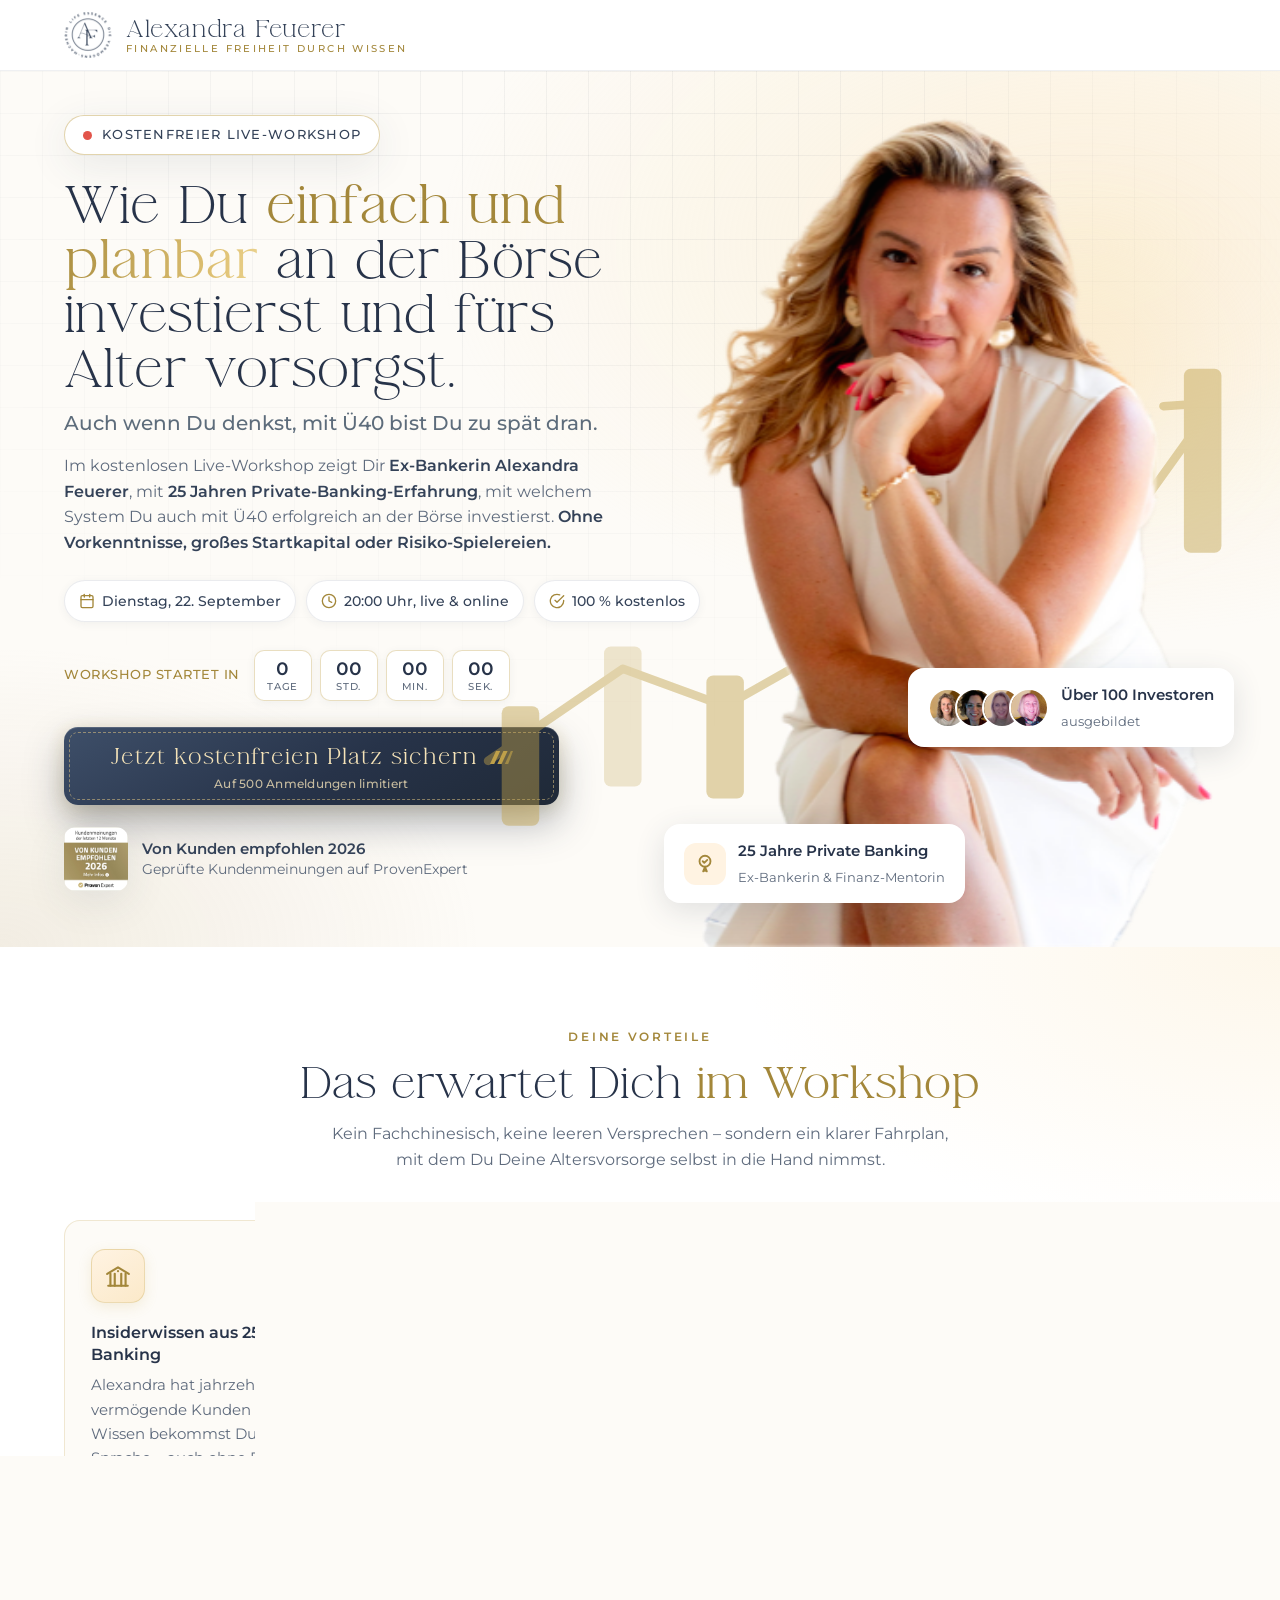
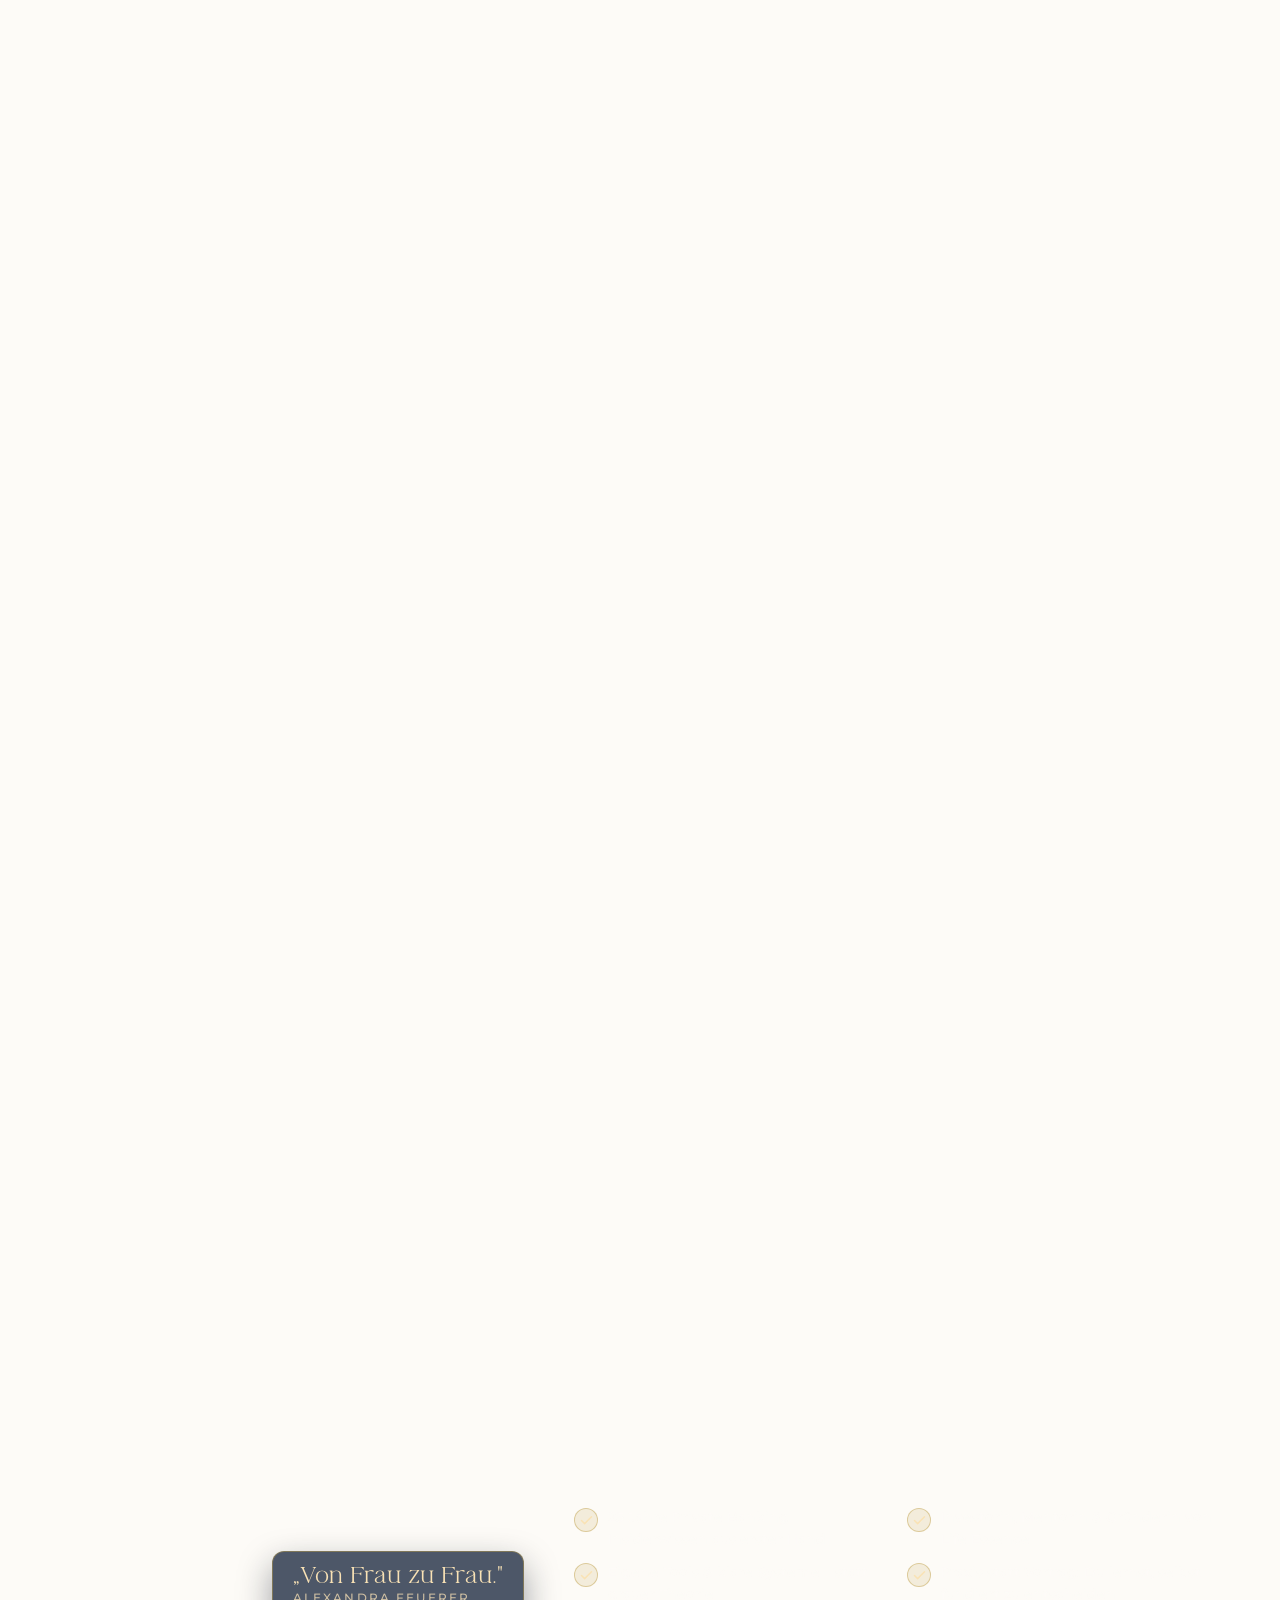
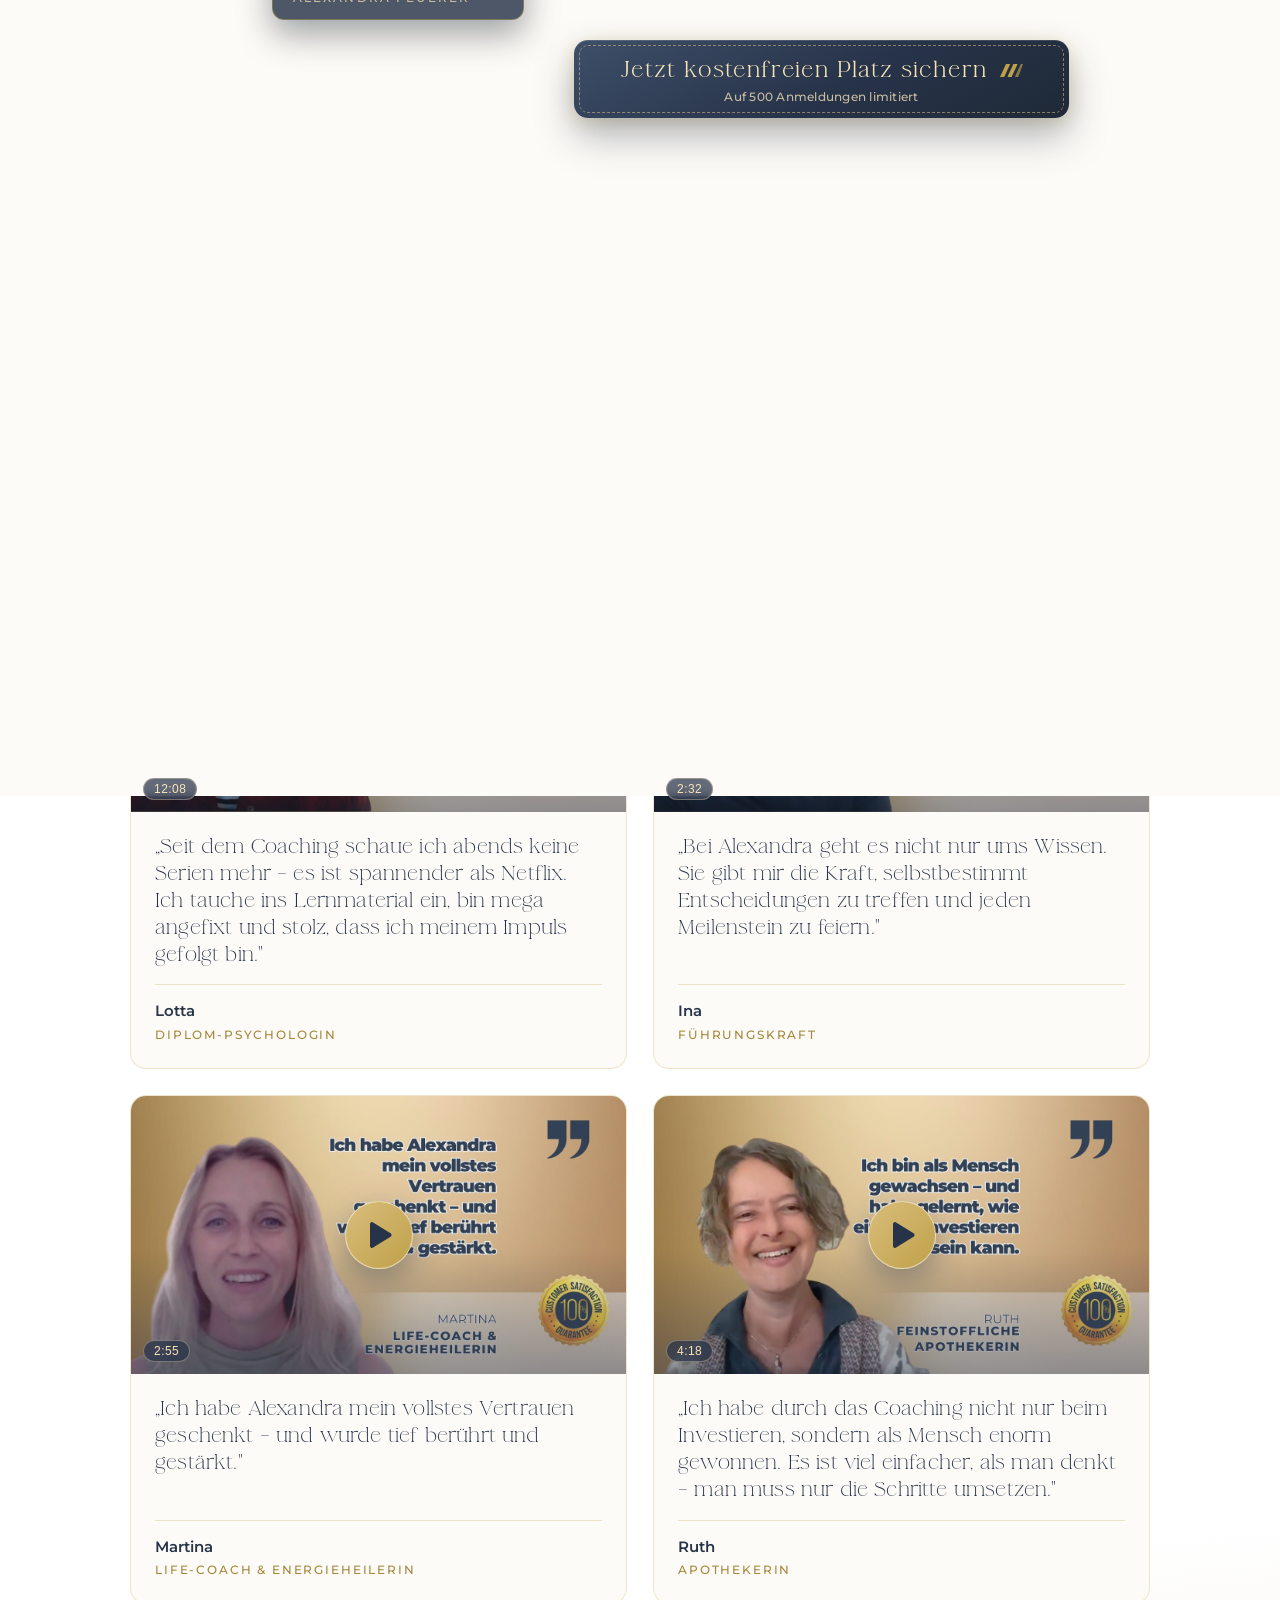
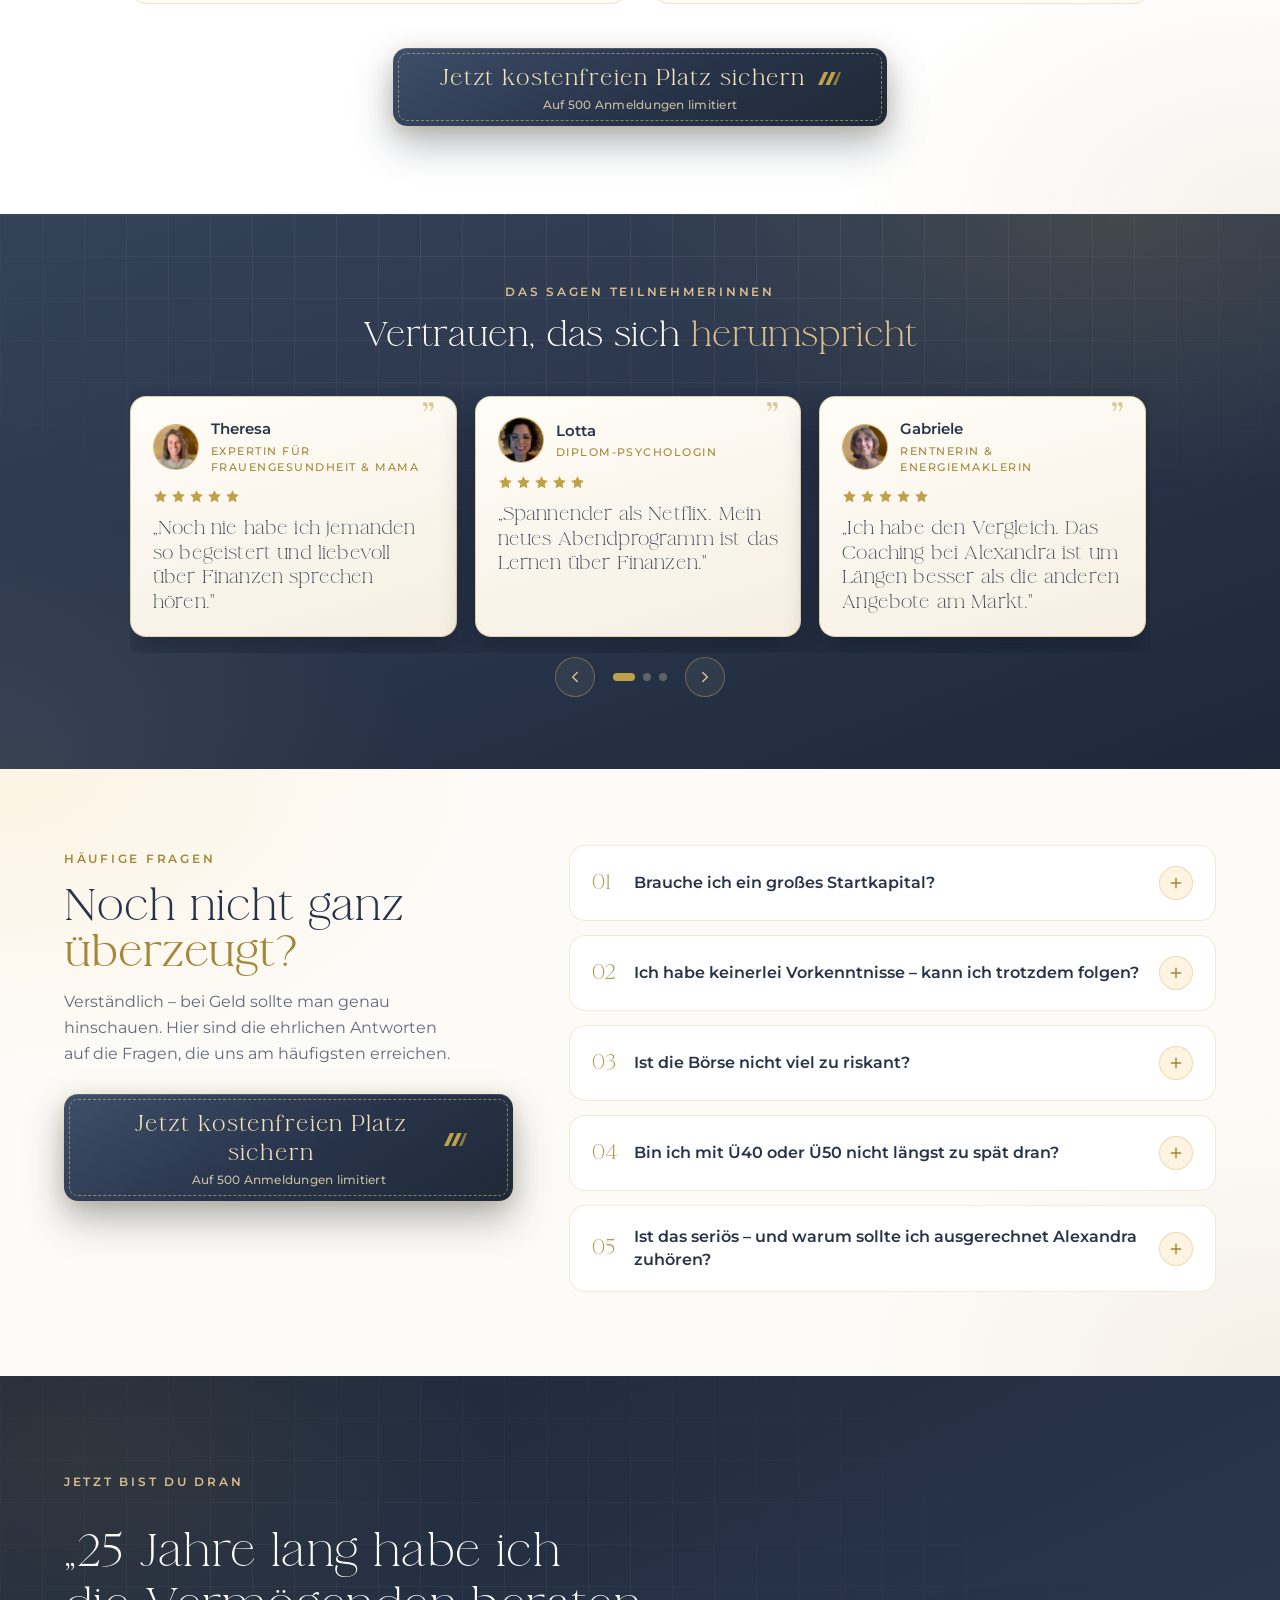
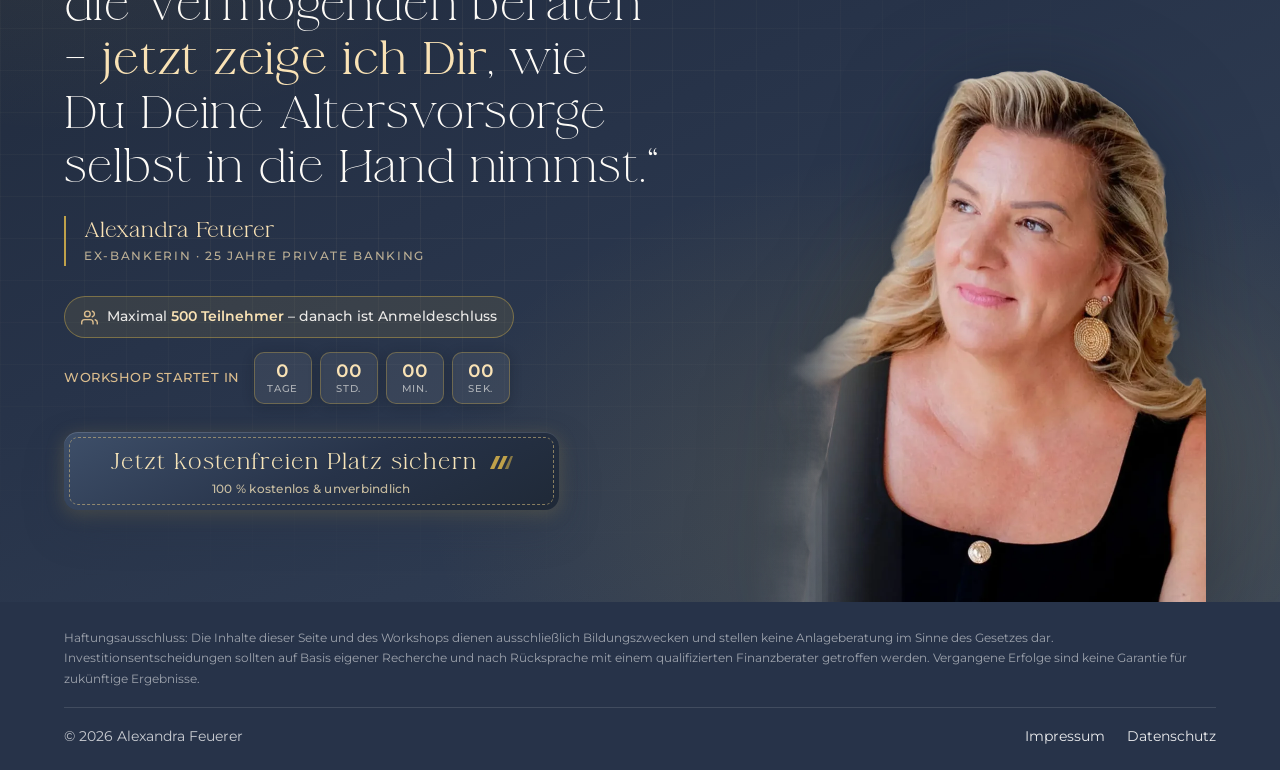
==== index.html @ 5650e4ea "Final-CTA: beschnittener Freisteller + CSS-Feintuning Co-Authored-By: Claude Fable 5 <noreply@anthro" ====
<!DOCTYPE html>
<html lang="de" data-variant="optin-a" data-page-type="optin">
<head>
  <meta charset="utf-8">
  <meta name="viewport" content="width=device-width, initial-scale=1">
  <title>Kostenloser Live-Workshop: Einfach &amp; planbar an der Börse investieren | Alexandra Feuerer</title>
  <meta name="description" content="Ex-Bankerin Alexandra Feuerer zeigt Dir im kostenlosen Live-Workshop, mit welchem System Du auch mit Ü40 erfolgreich an der Börse investierst – ohne Vorkenntnisse und großes Startkapital.">
  <meta name="robots" content="noindex, nofollow">
  <meta property="og:title" content="Kostenloser Live-Workshop: Einfach & planbar an der Börse investieren">
  <meta property="og:description" content="Mit welchem System Du auch mit Ü40 erfolgreich an der Börse investierst – ohne Vorkenntnisse, großes Startkapital oder Risiko-Spielereien.">
  <meta property="og:type" content="website">
  <link rel="icon" type="image/png" href="assets/img/favicon.png">
  <link rel="apple-touch-icon" href="assets/img/favicon.png">

  <link rel="preconnect" href="https://fonts.googleapis.com">
  <link rel="preconnect" href="https://fonts.gstatic.com" crossorigin>
  <link href="https://fonts.googleapis.com/css2?family=Montserrat:wght@400;500;600&display=swap" rel="stylesheet">
  <link rel="preload" href="assets/fonts/LaLuxesSerifPro-Regular.otf" as="font" type="font/otf" crossorigin>
  <link rel="stylesheet" href="assets/css/main.css">

  <!-- Google Tag Manager: Container-ID eintragen und Kommentar entfernen -->
  <!--
  <script>(function(w,d,s,l,i){w[l]=w[l]||[];w[l].push({'gtm.start':new Date().getTime(),event:'gtm.js'});var f=d.getElementsByTagName(s)[0],j=d.createElement(s),dl=l!='dataLayer'?'&l='+l:'';j.async=true;j.src='https://www.googletagmanager.com/gtm.js?id='+i+dl;f.parentNode.insertBefore(j,f);})(window,document,'script','dataLayer','GTM-XXXXXXX');</script>
  -->
</head>
<body>

  <!-- ================= Topbar ================= -->
  <header class="topbar">
    <div class="container topbar__inner">
      <a class="brand" href="https://www.alexandra-feuerer.de" data-track="brand_logo" data-track-position="topbar">
        <img class="brand__logo" src="assets/img/logo-blau.svg" alt="Alexandra Feuerer Logo" width="108" height="104">
        <span class="brand__text">
          <span class="brand__name">Alexandra Feuerer</span>
          <span class="brand__claim">Finanzielle Freiheit durch Wissen</span>
        </span>
      </a>
    </div>
  </header>

  <!-- ================= Hero / Above the fold ================= -->
  <section class="hero">
    <!-- Ambiente: wandernder Gold-Glow + schwebende Partikel -->
    <div class="hero__glow" aria-hidden="true"></div>
    <div class="hero__sparkles" aria-hidden="true">
      <span></span><span></span><span></span><span></span><span></span><span></span>
    </div>

    <div class="container hero__inner">

      <div class="hero__copy">
        <span class="badge-live" data-reveal="1">
          <span class="badge-live__dot"></span>
          Kostenfreier Live-Workshop
        </span>

        <h1 data-reveal="2">
          Wie Du <span class="accent">einfach und planbar</span> an der Börse investierst und fürs Alter vorsorgst.
          <span class="subline">Auch wenn Du denkst, mit Ü40 bist Du zu spät dran.</span>
        </h1>

        <p class="hero__sub" data-reveal="3">
          Im kostenlosen Live-Workshop zeigt Dir <strong>Ex-Bankerin Alexandra Feuerer</strong>,
          mit <strong>25 Jahren Private-Banking-Erfahrung</strong>, mit welchem System Du auch mit Ü40
          erfolgreich an der Börse investierst. <strong>Ohne Vorkenntnisse, großes Startkapital
          oder Risiko-Spielereien.</strong>
        </p>

        <div class="hero__meta" data-reveal="4">
          <span class="chip">
            <svg width="16" height="16" viewBox="0 0 24 24" fill="none" stroke="currentColor" stroke-width="2" stroke-linecap="round" stroke-linejoin="round" aria-hidden="true"><rect x="3" y="4" width="18" height="18" rx="2"/><line x1="16" y1="2" x2="16" y2="6"/><line x1="8" y1="2" x2="8" y2="6"/><line x1="3" y1="10" x2="21" y2="10"/></svg>
            <span><span class="chip__opt">Dienstag, </span>22. September</span>
          </span>
          <span class="chip">
            <svg width="16" height="16" viewBox="0 0 24 24" fill="none" stroke="currentColor" stroke-width="2" stroke-linecap="round" stroke-linejoin="round" aria-hidden="true"><circle cx="12" cy="12" r="10"/><polyline points="12 6 12 12 16 14"/></svg>
            <span>20:00 Uhr<span class="chip__opt">, live &amp; online</span></span>
          </span>
          <span class="chip">
            <svg width="16" height="16" viewBox="0 0 24 24" fill="none" stroke="currentColor" stroke-width="2" stroke-linecap="round" stroke-linejoin="round" aria-hidden="true"><path d="M22 11.08V12a10 10 0 1 1-5.93-9.14"/><polyline points="22 4 12 14.01 9 11.01"/></svg>
            100&nbsp;% kostenlos
          </span>
        </div>

        <div class="countdown" data-reveal="5" data-countdown="2026-09-22T20:00:00+02:00" aria-label="Countdown bis zum Workshop-Start">
          <span class="countdown__label">Workshop startet&nbsp;in</span>
          <span class="countdown__tile"><span class="countdown__num" data-cd="days">–</span><span class="countdown__unit">Tage</span></span>
          <span class="countdown__tile"><span class="countdown__num" data-cd="hours">–</span><span class="countdown__unit">Std.</span></span>
          <span class="countdown__tile"><span class="countdown__num" data-cd="mins">–</span><span class="countdown__unit">Min.</span></span>
          <span class="countdown__tile"><span class="countdown__num" data-cd="secs">–</span><span class="countdown__unit">Sek.</span></span>
        </div>

        <button class="cta" type="button" data-reveal="6" data-open-modal data-track="cta_primary" data-track-position="hero">
          <span class="cta__label">
            Jetzt kostenfreien Platz sichern
            <svg width="24" height="13" viewBox="0 0 24 13" fill="currentColor" aria-hidden="true"><path d="M7 0h4.2L5.2 13H1z"/><path d="M14.4 0h4.2l-6 13h-4.2z"/><path d="M21.8 0H24l-4.8 13h-3.4z" opacity="0.65"/></svg>
          </span>
          <span class="cta__note">Auf 500 Anmeldungen limitiert</span>
        </button>

        <div class="hero__trust" data-reveal="7">
          <img class="hero__trust-badge" src="assets/img/provenexpert.jpeg"
               alt="ProvenExpert Siegel: Von Kunden empfohlen 2026" width="64" height="64" loading="lazy">
          <p class="hero__trust-text">
            <strong>Von Kunden empfohlen 2026</strong>
            Geprüfte Kundenmeinungen auf ProvenExpert
          </p>
        </div>
      </div>

      <div class="hero__visual">
        <!-- Goldener Börsen-Chart hinter dem Freisteller, Karo scheint durch -->
        <svg class="hero__chart" viewBox="0 0 460 340" fill="none" aria-hidden="true">
          <g fill="currentColor">
            <rect x="18"  y="240" width="22" height="70" rx="4"/>
            <rect x="78"  y="205" width="22" height="82" rx="4" opacity="0.55"/>
            <rect x="138" y="222" width="22" height="72" rx="4"/>
            <rect x="300" y="130" width="22" height="95" rx="4" opacity="0.55"/>
            <rect x="418" y="42"  width="22" height="108" rx="4"/>
          </g>
          <path d="M10 272 L89 218 L149 240 L311 148 L360 168 L436 62"
                stroke="currentColor" stroke-width="5" stroke-linecap="round" stroke-linejoin="round"/>
          <path d="M436 62 l-30 2 m30 -2 l-8 29" stroke="currentColor" stroke-width="5" stroke-linecap="round"/>
        </svg>

        <img class="hero__photo" data-reveal="3" src="assets/img/alexandra-cutout.png"
             alt="Alexandra Feuerer, Ex-Bankerin mit 25 Jahren Private-Banking-Erfahrung"
             width="304" height="478" fetchpriority="high">

        <div class="float-card float-card--investors">
          <span class="float-card__avatars">
            <img src="assets/img/review-theresa.jpg" alt="" width="40" height="40" loading="lazy">
            <img src="assets/img/review-lotta.jpg" alt="" width="40" height="40" loading="lazy">
            <img src="assets/img/review-martina.jpg" alt="" width="40" height="40" loading="lazy">
            <img src="assets/img/review-heidi.jpg" alt="" width="40" height="40" loading="lazy">
          </span>
          <span>
            <span class="float-card__title">Über 100 Investoren</span><br>
            <span class="float-card__sub">ausgebildet</span>
          </span>
        </div>

        <div class="float-card">
          <span class="float-card__icon">
            <svg width="22" height="22" viewBox="0 0 24 24" fill="none" stroke="currentColor" stroke-width="2" stroke-linecap="round" stroke-linejoin="round" aria-hidden="true"><path d="M12 15l-2 5 2-1 2 1-2-5z"/><circle cx="12" cy="9" r="6"/><path d="M9.5 9l1.7 1.7L14.5 7.5"/></svg>
          </span>
          <span>
            <span class="float-card__title">25 Jahre Private Banking</span><br>
            <span class="float-card__sub">Ex-Bankerin &amp; Finanz-Mentorin</span>
          </span>
        </div>
      </div>

    </div>
  </section>

  <!-- ================= Vorteile / Das erwartet Dich ================= -->
  <section class="benefits" id="vorteile">
    <div class="container">

      <div class="benefits__head" data-scroll-reveal>
        <span class="section-kicker">Deine Vorteile</span>
        <h2 class="section-title">Das erwartet Dich <span class="accent">im Workshop</span></h2>
        <p class="section-sub">
          Kein Fachchinesisch, keine leeren Versprechen – sondern ein klarer Fahrplan,
          mit dem Du Deine Altersvorsorge selbst in die Hand nimmst.
        </p>
      </div>

      <div class="benefits__grid">

        <article class="benefit" data-scroll-reveal>
          <span class="benefit__icon">
            <svg width="26" height="26" viewBox="0 0 24 24" fill="none" stroke="currentColor" stroke-width="2" stroke-linecap="round" stroke-linejoin="round" aria-hidden="true"><path d="M3 21h18"/><path d="M5 21V10"/><path d="M9 21V10"/><path d="M15 21V10"/><path d="M19 21V10"/><path d="M2 10l10-6 10 6"/><path d="M12 7.5h.01"/></svg>
          </span>
          <h3 class="benefit__title">Insiderwissen aus 25 Jahren Private Banking</h3>
          <p class="benefit__text">
            Alexandra hat jahrzehntelang vermögende Kunden beraten. Dieses Wissen bekommst Du
            in einfacher Sprache – auch ohne Erfahrung an der Börse.
          </p>
        </article>

        <article class="benefit" data-scroll-reveal>
          <span class="benefit__icon">
            <svg width="26" height="26" viewBox="0 0 24 24" fill="none" stroke="currentColor" stroke-width="2" stroke-linecap="round" stroke-linejoin="round" aria-hidden="true"><path d="M12 22V9"/><path d="M12 9C12 6 10 3.5 6.5 3 6 6.5 8 9 12 9z"/><path d="M12 13c0-3 2-5.5 5.5-6 .5 3.5-1.5 6-5.5 6z"/><path d="M5 22h14"/></svg>
          </span>
          <h3 class="benefit__title">Ohne Vorwissen und großes Startkapital</h3>
          <p class="benefit__text">
            Du brauchst keine Börsenerfahrung und keine fünfstellige Summe.
            Der Workshop startet da, wo Du heute stehst.
          </p>
        </article>

        <article class="benefit" data-scroll-reveal>
          <span class="benefit__icon">
            <svg width="26" height="26" viewBox="0 0 24 24" fill="none" stroke="currentColor" stroke-width="2" stroke-linecap="round" stroke-linejoin="round" aria-hidden="true"><circle cx="12" cy="12" r="10"/><polygon points="16.24 7.76 14.12 14.12 7.76 16.24 9.88 9.88 16.24 7.76"/></svg>
          </span>
          <h3 class="benefit__title">Gemacht für den späten Start Ü40</h3>
          <p class="benefit__text">
            Die meisten Ratgeber rechnen mit 40 Jahren Anlagehorizont. Hier lernst Du
            einen Weg, der auch zu Dir passt, wenn Du Ü40 bist.
          </p>
        </article>

        <article class="benefit" data-scroll-reveal>
          <span class="benefit__icon">
            <svg width="26" height="26" viewBox="0 0 24 24" fill="none" stroke="currentColor" stroke-width="2" stroke-linecap="round" stroke-linejoin="round" aria-hidden="true"><circle cx="12" cy="12" r="10"/><polyline points="12 7 12 12 15.5 13.5"/></svg>
          </span>
          <h3 class="benefit__title">Passt neben Job und Familie</h3>
          <p class="benefit__text">
            Wenige Minuten im Monat statt Dauerbeschäftigung. Du richtest es einmal ein
            und lässt es dann laufen.
          </p>
        </article>

        <article class="benefit" data-scroll-reveal>
          <span class="benefit__icon">
            <svg width="26" height="26" viewBox="0 0 24 24" fill="none" stroke="currentColor" stroke-width="2" stroke-linecap="round" stroke-linejoin="round" aria-hidden="true"><path d="M12 22s8-4 8-10V5l-8-3-8 3v7c0 6 8 10 8 10z"/><path d="M9 12l2 2 4-4"/></svg>
          </span>
          <h3 class="benefit__title">Vorsorge selbst in die Hand nehmen</h3>
          <p class="benefit__text">
            Statt zu hoffen, dass die gesetzliche Rente reicht: Du weißt, wo Du stehst
            und was Du dafür tun musst.
          </p>
        </article>

        <article class="benefit" data-scroll-reveal>
          <span class="benefit__icon">
            <svg width="26" height="26" viewBox="0 0 24 24" fill="none" stroke="currentColor" stroke-width="2" stroke-linecap="round" stroke-linejoin="round" aria-hidden="true"><path d="M9 11H4a1 1 0 0 0-1 1v8a1 1 0 0 0 1 1h5"/><path d="M15 21h5a1 1 0 0 0 1-1v-8a1 1 0 0 0-1-1h-5"/><rect x="9" y="3" width="6" height="18" rx="1"/></svg>
          </span>
          <h3 class="benefit__title">Bewährtes System statt Bauchentscheidung</h3>
          <p class="benefit__text">
            Eine klare Strategie mit Regeln, die auf Daten basieren.
            Kein Raten, keine Tipps aus dem Internet.
          </p>
        </article>

      </div>

      <div class="benefits__cta" data-scroll-reveal>
        <button class="cta" type="button" data-open-modal data-track="cta_primary" data-track-position="benefits">
          <span class="cta__label">
            Jetzt kostenfreien Platz sichern
            <svg width="24" height="13" viewBox="0 0 24 13" fill="currentColor" aria-hidden="true"><path d="M7 0h4.2L5.2 13H1z"/><path d="M14.4 0h4.2l-6 13h-4.2z"/><path d="M21.8 0H24l-4.8 13h-3.4z" opacity="0.65"/></svg>
          </span>
          <span class="cta__note">Auf 500 Anmeldungen limitiert</span>
        </button>
      </div>

    </div>
  </section>

  <!-- ================= Zitat-Band: Einwand "zu alt" (bewusst kompakt) ================= -->
  <section class="quoteband" aria-label="Zitat von Alexandra Feuerer">
    <span class="quoteband__watermark" aria-hidden="true">ZU&nbsp;ALT?</span>
    <div class="container quoteband__inner" data-scroll-reveal>
      <svg class="quoteband__mark" width="44" height="32" viewBox="0 0 44 32" fill="currentColor" aria-hidden="true">
        <path d="M0 32V17C0 7 6.2 0.6 16.4 0v7.4c-5.3 0.6-8 3.4-8.3 8.6H17v16H0z"/>
        <path d="M27 32V17C27 7 33.2 0.6 43.4 0v7.4c-5.3 0.6-8 3.4-8.3 8.6H44v16H27z"/>
      </svg>
      <blockquote class="quoteband__quote">
        „<em>Ich bin doch zu alt zum Investieren&nbsp;– der Zug ist längst abgefahren.</em>
        Diesen Satz habe ich in 25 Jahren unzählige Male gehört&nbsp;– und wahr war er
        kein einziges Mal. Der beste Zeitpunkt anzufangen ist jetzt."
      </blockquote>
      <div class="quoteband__author">
        <img class="quoteband__avatar" src="assets/img/alexandra-avatar.jpg" alt="" width="52" height="52" loading="lazy">
        <div class="quoteband__person">
          <span class="quoteband__name">Alexandra Feuerer</span>
          <span class="quoteband__role">Ex-Bankerin · 25 Jahre Private Banking</span>
        </div>
      </div>
    </div>
  </section>

  <!-- ================= Über Alexandra ================= -->
  <section class="about" id="alexandra">
    <div class="about__glow" aria-hidden="true"></div>

    <div class="container about__inner">

      <div class="about__visual" data-scroll-reveal>
        <div class="about__frame">
          <img class="about__photo" src="assets/img/alexandra-about.jpg"
               alt="Alexandra Feuerer – Investorin, Mentorin und Gründerin von Life Essence"
               width="540" height="675" loading="lazy">
        </div>
        <div class="about__signature">
          <span class="about__signature-quote">„Von Frau zu Frau."</span>
          <span class="about__signature-name">Alexandra Feuerer</span>
        </div>
      </div>

      <div class="about__copy">
        <span class="section-kicker section-kicker--gold" data-scroll-reveal>Deine Mentorin</span>
        <h2 class="section-title section-title--light" data-scroll-reveal>
          Wer ist <span class="accent">Alexandra Feuerer?</span>
        </h2>

        <p class="about__lead" data-scroll-reveal>
          25 Jahre war Alexandra Bankerin im Private Banking. Sie hat von innen gesehen,
          wie das System funktioniert – <strong>und warum es nicht für Dich arbeitet.</strong>
        </p>

        <p class="about__text" data-scroll-reveal>
          Heute ist sie Investorin, Mentorin und Gründerin von <strong>Life Essence</strong>.
          Sie kommt nicht aus der Theorie, sondern aus 25 Jahren Praxis – und sagt Dir
          nicht, was Du tun sollst, sondern zeigt Dir, wie Du es selbst verstehst.
        </p>

        <blockquote class="about__quote" data-scroll-reveal>
          <p>
            „Mein Weg war nicht gradlinig – Existenzängste, alleinerziehend, mit dem
            Rücken zur Wand. Genau das hat mir gezeigt: Bei Finanzen geht es nicht nur
            um Zahlen, sondern um innere Klarheit und Mut.“
          </p>
        </blockquote>

        <p class="about__text" data-scroll-reveal>
          Alexandra hat ihre Finanzen selbst in die Hand genommen – Schritt für Schritt,
          ohne perfekte Voraussetzungen. Genau diesen Weg zeigt sie Dir im Workshop:
          verständlich, strukturiert, direkt umsetzbar. <strong>Von Frau zu Frau.</strong>
        </p>

        <ul class="about__facts" data-scroll-reveal>
          <li>
            <span class="about__fact-icon" aria-hidden="true">
              <svg width="15" height="15" viewBox="0 0 24 24" fill="none" stroke="currentColor" stroke-width="2.4" stroke-linecap="round" stroke-linejoin="round"><polyline points="20 6 9 17 4 12"/></svg>
            </span>
            25 Jahre Private Banking – Insiderwissen aus erster Hand
          </li>
          <li>
            <span class="about__fact-icon" aria-hidden="true">
              <svg width="15" height="15" viewBox="0 0 24 24" fill="none" stroke="currentColor" stroke-width="2.4" stroke-linecap="round" stroke-linejoin="round"><polyline points="20 6 9 17 4 12"/></svg>
            </span>
            Investorin, Mentorin &amp; Gründerin von Life Essence
          </li>
          <li>
            <span class="about__fact-icon" aria-hidden="true">
              <svg width="15" height="15" viewBox="0 0 24 24" fill="none" stroke="currentColor" stroke-width="2.4" stroke-linecap="round" stroke-linejoin="round"><polyline points="20 6 9 17 4 12"/></svg>
            </span>
            Eigene Tools &amp; klare Systeme – statt grauer Theorie
          </li>
          <li>
            <span class="about__fact-icon" aria-hidden="true">
              <svg width="15" height="15" viewBox="0 0 24 24" fill="none" stroke="currentColor" stroke-width="2.4" stroke-linecap="round" stroke-linejoin="round"><polyline points="20 6 9 17 4 12"/></svg>
            </span>
            Praxis statt Vortrag: Du lernst, selbst fundiert zu entscheiden
          </li>
        </ul>

        <div class="about__cta" data-scroll-reveal>
          <button class="cta" type="button" data-open-modal data-track="cta_primary" data-track-position="about">
            <span class="cta__label">
              Jetzt kostenfreien Platz sichern
              <svg width="24" height="13" viewBox="0 0 24 13" fill="currentColor" aria-hidden="true"><path d="M7 0h4.2L5.2 13H1z"/><path d="M14.4 0h4.2l-6 13h-4.2z"/><path d="M21.8 0H24l-4.8 13h-3.4z" opacity="0.65"/></svg>
            </span>
            <span class="cta__note">Auf 500 Anmeldungen limitiert</span>
          </button>
        </div>
      </div>

    </div>
  </section>

  <!-- ================= Video-Testimonials ================= -->
  <section class="stories" id="stimmen">
    <div class="container">

      <div class="stories__head" data-scroll-reveal>
        <span class="section-kicker">Erfahrungen aus erster Hand</span>
        <h2 class="section-title">Frauen, die es <span class="accent">bereits umgesetzt haben</span></h2>
        <p class="section-sub">
          Keine Werbeversprechen, sondern echte Kundinnen vor der Kamera.
          Klick auf ein Video und hör selbst rein.
        </p>
      </div>

      <div class="stories__grid">

        <article class="story" data-scroll-reveal>
          <button class="story__media" type="button"
                  data-video-id="1125087581" data-video-name="lotta"
                  aria-label="Videotestimonial von Lotta abspielen">
            <img class="story__thumb" src="assets/img/testimonial-lotta.jpg"
                 alt="Lotta, Diplom-Psychologin, erzählt in ihrem Video von ihrer Erfahrung"
                 width="1280" height="720" loading="lazy">
            <span class="story__play" aria-hidden="true">
              <svg width="22" height="26" viewBox="0 0 22 26" fill="currentColor"><path d="M20.6 11.3 3.1.4A2 2 0 0 0 0 2.1v21.8a2 2 0 0 0 3.1 1.7l17.5-10.9a2 2 0 0 0 0-3.4z"/></svg>
            </span>
            <span class="story__duration" aria-hidden="true">12:08</span>
          </button>
          <div class="story__body">
            <p class="story__quote">
              „Seit dem Coaching schaue ich abends keine Serien mehr – es ist spannender
              als Netflix. Ich tauche ins Lernmaterial ein, bin mega angefixt und stolz,
              dass ich meinem Impuls gefolgt bin."
            </p>
            <footer class="story__person">
              <span class="story__name">Lotta</span>
              <span class="story__role">Diplom-Psychologin</span>
            </footer>
          </div>
        </article>

        <article class="story" data-scroll-reveal>
          <button class="story__media" type="button"
                  data-video-id="1125111669" data-video-name="ina"
                  aria-label="Videotestimonial von Ina abspielen">
            <img class="story__thumb" src="assets/img/testimonial-ina.jpg"
                 alt="Ina, Führungskraft, erzählt in ihrem Video von ihrer Erfahrung"
                 width="1280" height="720" loading="lazy">
            <span class="story__play" aria-hidden="true">
              <svg width="22" height="26" viewBox="0 0 22 26" fill="currentColor"><path d="M20.6 11.3 3.1.4A2 2 0 0 0 0 2.1v21.8a2 2 0 0 0 3.1 1.7l17.5-10.9a2 2 0 0 0 0-3.4z"/></svg>
            </span>
            <span class="story__duration" aria-hidden="true">2:32</span>
          </button>
          <div class="story__body">
            <p class="story__quote">
              „Bei Alexandra geht es nicht nur ums Wissen. Sie gibt mir die Kraft,
              selbstbestimmt Entscheidungen zu treffen und jeden Meilenstein zu feiern."
            </p>
            <footer class="story__person">
              <span class="story__name">Ina</span>
              <span class="story__role">Führungskraft</span>
            </footer>
          </div>
        </article>

        <article class="story" data-scroll-reveal>
          <button class="story__media" type="button"
                  data-video-id="1125111852" data-video-name="martina"
                  aria-label="Videotestimonial von Martina abspielen">
            <img class="story__thumb" src="assets/img/testimonial-martina.jpg"
                 alt="Martina, Life-Coach und Energieheilerin, erzählt in ihrem Video von ihrer Erfahrung"
                 width="1280" height="720" loading="lazy">
            <span class="story__play" aria-hidden="true">
              <svg width="22" height="26" viewBox="0 0 22 26" fill="currentColor"><path d="M20.6 11.3 3.1.4A2 2 0 0 0 0 2.1v21.8a2 2 0 0 0 3.1 1.7l17.5-10.9a2 2 0 0 0 0-3.4z"/></svg>
            </span>
            <span class="story__duration" aria-hidden="true">2:55</span>
          </button>
          <div class="story__body">
            <p class="story__quote">
              „Ich habe Alexandra mein vollstes Vertrauen geschenkt – und wurde
              tief berührt und gestärkt."
            </p>
            <footer class="story__person">
              <span class="story__name">Martina</span>
              <span class="story__role">Life-Coach &amp; Energieheilerin</span>
            </footer>
          </div>
        </article>

        <article class="story" data-scroll-reveal>
          <button class="story__media" type="button"
                  data-video-id="1133234729" data-video-name="ruth"
                  aria-label="Videotestimonial von Ruth abspielen">
            <img class="story__thumb" src="assets/img/testimonial-ruth.jpg"
                 alt="Ruth, Apothekerin, erzählt in ihrem Video von ihrer Erfahrung"
                 width="1280" height="720" loading="lazy">
            <span class="story__play" aria-hidden="true">
              <svg width="22" height="26" viewBox="0 0 22 26" fill="currentColor"><path d="M20.6 11.3 3.1.4A2 2 0 0 0 0 2.1v21.8a2 2 0 0 0 3.1 1.7l17.5-10.9a2 2 0 0 0 0-3.4z"/></svg>
            </span>
            <span class="story__duration" aria-hidden="true">4:18</span>
          </button>
          <div class="story__body">
            <p class="story__quote">
              „Ich habe durch das Coaching nicht nur beim Investieren, sondern als Mensch
              enorm gewonnen. Es ist viel einfacher, als man denkt –
              man muss nur die Schritte umsetzen."
            </p>
            <footer class="story__person">
              <span class="story__name">Ruth</span>
              <span class="story__role">Apothekerin</span>
            </footer>
          </div>
        </article>

      </div>

      <div class="stories__cta" data-scroll-reveal>
        <button class="cta" type="button" data-open-modal data-track="cta_primary" data-track-position="stories">
          <span class="cta__label">
            Jetzt kostenfreien Platz sichern
            <svg width="24" height="13" viewBox="0 0 24 13" fill="currentColor" aria-hidden="true"><path d="M7 0h4.2L5.2 13H1z"/><path d="M14.4 0h4.2l-6 13h-4.2z"/><path d="M21.8 0H24l-4.8 13h-3.4z" opacity="0.65"/></svg>
          </span>
          <span class="cta__note">Auf 500 Anmeldungen limitiert</span>
        </button>
      </div>

    </div>
  </section>

  <!-- ================= Nächste Sektionen folgen hier ================= -->
  <!-- z. B. Das lernst Du, finale CTA -->

  <!-- ================= Kurz-Bewertungen (kompaktes Trust-Band) =================
       Avatare: assets/img/review-<name>.jpg (96×96, quadratisch beschnitten aus
       "Alexandra Feurer bilder"), rund maskiert per CSS. -->
  <section class="reviews" id="bewertungen">
    <div class="container">

      <div class="reviews__head" data-scroll-reveal>
        <span class="section-kicker section-kicker--gold">Das sagen Teilnehmerinnen</span>
        <h2 class="reviews__title">Vertrauen, das sich <span class="reviews__accent">herumspricht</span></h2>
      </div>

      <!-- Desktop: Slider (3 Karten sichtbar, Pfeile/Punkte unten);
           Mobile < 600px: Sticky-Karten-Stapel (setupCardStack) -->
      <div class="reviews__slider">

      <div class="reviews__grid">

        <article class="review" data-scroll-reveal>
          <div class="review__top">
            <img class="review__avatar" src="assets/img/review-theresa.jpg" alt="" width="46" height="46" loading="lazy">
            <div class="review__person">
              <span class="review__name">Theresa</span>
              <span class="review__role">Expertin für Frauengesundheit &amp; Mama</span>
            </div>
          </div>
          <span class="review__stars" role="img" aria-label="Bewertung: 5 von 5 Sternen">
            <svg width="15" height="15" viewBox="0 0 20 20" fill="currentColor" aria-hidden="true"><path d="M10 1.5l2.6 5.3 5.9.9-4.3 4.1 1 5.8L10 14.9l-5.2 2.7 1-5.8L1.5 7.7l5.9-.9z"/></svg>
            <svg width="15" height="15" viewBox="0 0 20 20" fill="currentColor" aria-hidden="true"><path d="M10 1.5l2.6 5.3 5.9.9-4.3 4.1 1 5.8L10 14.9l-5.2 2.7 1-5.8L1.5 7.7l5.9-.9z"/></svg>
            <svg width="15" height="15" viewBox="0 0 20 20" fill="currentColor" aria-hidden="true"><path d="M10 1.5l2.6 5.3 5.9.9-4.3 4.1 1 5.8L10 14.9l-5.2 2.7 1-5.8L1.5 7.7l5.9-.9z"/></svg>
            <svg width="15" height="15" viewBox="0 0 20 20" fill="currentColor" aria-hidden="true"><path d="M10 1.5l2.6 5.3 5.9.9-4.3 4.1 1 5.8L10 14.9l-5.2 2.7 1-5.8L1.5 7.7l5.9-.9z"/></svg>
            <svg width="15" height="15" viewBox="0 0 20 20" fill="currentColor" aria-hidden="true"><path d="M10 1.5l2.6 5.3 5.9.9-4.3 4.1 1 5.8L10 14.9l-5.2 2.7 1-5.8L1.5 7.7l5.9-.9z"/></svg>
          </span>
          <p class="review__quote">
            „Noch nie habe ich jemanden so begeistert und liebevoll über Finanzen sprechen hören."
          </p>
        </article>

        <article class="review" data-scroll-reveal>
          <div class="review__top">
            <img class="review__avatar" src="assets/img/review-lotta.jpg" alt="" width="46" height="46" loading="lazy">
            <div class="review__person">
              <span class="review__name">Lotta</span>
              <span class="review__role">Diplom-Psychologin</span>
            </div>
          </div>
          <span class="review__stars" role="img" aria-label="Bewertung: 5 von 5 Sternen">
            <svg width="15" height="15" viewBox="0 0 20 20" fill="currentColor" aria-hidden="true"><path d="M10 1.5l2.6 5.3 5.9.9-4.3 4.1 1 5.8L10 14.9l-5.2 2.7 1-5.8L1.5 7.7l5.9-.9z"/></svg>
            <svg width="15" height="15" viewBox="0 0 20 20" fill="currentColor" aria-hidden="true"><path d="M10 1.5l2.6 5.3 5.9.9-4.3 4.1 1 5.8L10 14.9l-5.2 2.7 1-5.8L1.5 7.7l5.9-.9z"/></svg>
            <svg width="15" height="15" viewBox="0 0 20 20" fill="currentColor" aria-hidden="true"><path d="M10 1.5l2.6 5.3 5.9.9-4.3 4.1 1 5.8L10 14.9l-5.2 2.7 1-5.8L1.5 7.7l5.9-.9z"/></svg>
            <svg width="15" height="15" viewBox="0 0 20 20" fill="currentColor" aria-hidden="true"><path d="M10 1.5l2.6 5.3 5.9.9-4.3 4.1 1 5.8L10 14.9l-5.2 2.7 1-5.8L1.5 7.7l5.9-.9z"/></svg>
            <svg width="15" height="15" viewBox="0 0 20 20" fill="currentColor" aria-hidden="true"><path d="M10 1.5l2.6 5.3 5.9.9-4.3 4.1 1 5.8L10 14.9l-5.2 2.7 1-5.8L1.5 7.7l5.9-.9z"/></svg>
          </span>
          <p class="review__quote">
            „Spannender als Netflix. Mein neues Abendprogramm ist das Lernen über Finanzen."
          </p>
        </article>

        <article class="review" data-scroll-reveal>
          <div class="review__top">
            <img class="review__avatar" src="assets/img/review-gabriele.jpg" alt="" width="46" height="46" loading="lazy">
            <div class="review__person">
              <span class="review__name">Gabriele</span>
              <span class="review__role">Rentnerin &amp; Energiemaklerin</span>
            </div>
          </div>
          <span class="review__stars" role="img" aria-label="Bewertung: 5 von 5 Sternen">
            <svg width="15" height="15" viewBox="0 0 20 20" fill="currentColor" aria-hidden="true"><path d="M10 1.5l2.6 5.3 5.9.9-4.3 4.1 1 5.8L10 14.9l-5.2 2.7 1-5.8L1.5 7.7l5.9-.9z"/></svg>
            <svg width="15" height="15" viewBox="0 0 20 20" fill="currentColor" aria-hidden="true"><path d="M10 1.5l2.6 5.3 5.9.9-4.3 4.1 1 5.8L10 14.9l-5.2 2.7 1-5.8L1.5 7.7l5.9-.9z"/></svg>
            <svg width="15" height="15" viewBox="0 0 20 20" fill="currentColor" aria-hidden="true"><path d="M10 1.5l2.6 5.3 5.9.9-4.3 4.1 1 5.8L10 14.9l-5.2 2.7 1-5.8L1.5 7.7l5.9-.9z"/></svg>
            <svg width="15" height="15" viewBox="0 0 20 20" fill="currentColor" aria-hidden="true"><path d="M10 1.5l2.6 5.3 5.9.9-4.3 4.1 1 5.8L10 14.9l-5.2 2.7 1-5.8L1.5 7.7l5.9-.9z"/></svg>
            <svg width="15" height="15" viewBox="0 0 20 20" fill="currentColor" aria-hidden="true"><path d="M10 1.5l2.6 5.3 5.9.9-4.3 4.1 1 5.8L10 14.9l-5.2 2.7 1-5.8L1.5 7.7l5.9-.9z"/></svg>
          </span>
          <p class="review__quote">
            „Ich habe den Vergleich. Das Coaching bei Alexandra ist um Längen besser
            als die anderen Angebote am Markt."
          </p>
        </article>

        <article class="review" data-scroll-reveal>
          <div class="review__top">
            <img class="review__avatar" src="assets/img/review-martina.jpg" alt="" width="46" height="46" loading="lazy">
            <div class="review__person">
              <span class="review__name">Martina</span>
              <span class="review__role">Life-Coach &amp; Energieheilerin</span>
            </div>
          </div>
          <span class="review__stars" role="img" aria-label="Bewertung: 5 von 5 Sternen">
            <svg width="15" height="15" viewBox="0 0 20 20" fill="currentColor" aria-hidden="true"><path d="M10 1.5l2.6 5.3 5.9.9-4.3 4.1 1 5.8L10 14.9l-5.2 2.7 1-5.8L1.5 7.7l5.9-.9z"/></svg>
            <svg width="15" height="15" viewBox="0 0 20 20" fill="currentColor" aria-hidden="true"><path d="M10 1.5l2.6 5.3 5.9.9-4.3 4.1 1 5.8L10 14.9l-5.2 2.7 1-5.8L1.5 7.7l5.9-.9z"/></svg>
            <svg width="15" height="15" viewBox="0 0 20 20" fill="currentColor" aria-hidden="true"><path d="M10 1.5l2.6 5.3 5.9.9-4.3 4.1 1 5.8L10 14.9l-5.2 2.7 1-5.8L1.5 7.7l5.9-.9z"/></svg>
            <svg width="15" height="15" viewBox="0 0 20 20" fill="currentColor" aria-hidden="true"><path d="M10 1.5l2.6 5.3 5.9.9-4.3 4.1 1 5.8L10 14.9l-5.2 2.7 1-5.8L1.5 7.7l5.9-.9z"/></svg>
            <svg width="15" height="15" viewBox="0 0 20 20" fill="currentColor" aria-hidden="true"><path d="M10 1.5l2.6 5.3 5.9.9-4.3 4.1 1 5.8L10 14.9l-5.2 2.7 1-5.8L1.5 7.7l5.9-.9z"/></svg>
          </span>
          <p class="review__quote">
            „Ich habe Alexandra mein vollstes Vertrauen geschenkt und wurde
            tief berührt und gestärkt."
          </p>
        </article>

        <article class="review" data-scroll-reveal>
          <div class="review__top">
            <img class="review__avatar" src="assets/img/review-heidi.jpg" alt="" width="46" height="46" loading="lazy">
            <div class="review__person">
              <span class="review__name">Heidi</span>
              <span class="review__role">4-fach Mama</span>
            </div>
          </div>
          <span class="review__stars" role="img" aria-label="Bewertung: 5 von 5 Sternen">
            <svg width="15" height="15" viewBox="0 0 20 20" fill="currentColor" aria-hidden="true"><path d="M10 1.5l2.6 5.3 5.9.9-4.3 4.1 1 5.8L10 14.9l-5.2 2.7 1-5.8L1.5 7.7l5.9-.9z"/></svg>
            <svg width="15" height="15" viewBox="0 0 20 20" fill="currentColor" aria-hidden="true"><path d="M10 1.5l2.6 5.3 5.9.9-4.3 4.1 1 5.8L10 14.9l-5.2 2.7 1-5.8L1.5 7.7l5.9-.9z"/></svg>
            <svg width="15" height="15" viewBox="0 0 20 20" fill="currentColor" aria-hidden="true"><path d="M10 1.5l2.6 5.3 5.9.9-4.3 4.1 1 5.8L10 14.9l-5.2 2.7 1-5.8L1.5 7.7l5.9-.9z"/></svg>
            <svg width="15" height="15" viewBox="0 0 20 20" fill="currentColor" aria-hidden="true"><path d="M10 1.5l2.6 5.3 5.9.9-4.3 4.1 1 5.8L10 14.9l-5.2 2.7 1-5.8L1.5 7.7l5.9-.9z"/></svg>
            <svg width="15" height="15" viewBox="0 0 20 20" fill="currentColor" aria-hidden="true"><path d="M10 1.5l2.6 5.3 5.9.9-4.3 4.1 1 5.8L10 14.9l-5.2 2.7 1-5.8L1.5 7.7l5.9-.9z"/></svg>
          </span>
          <p class="review__quote">
            „Ich dachte, ich weiß viel. Aber dieses Programm hat meine Sicht
            auf Geld komplett verändert."
          </p>
        </article>

      </div>

      <div class="reviews__controls">
        <button class="reviews__arrow" type="button" data-slider-prev aria-label="Vorherige Bewertungen">
          <svg width="18" height="18" viewBox="0 0 24 24" fill="none" stroke="currentColor" stroke-width="2" stroke-linecap="round" stroke-linejoin="round" aria-hidden="true"><path d="M15 18l-6-6 6-6"/></svg>
        </button>
        <div class="reviews__dots" role="tablist" aria-label="Bewertungen-Seiten"></div>
        <button class="reviews__arrow" type="button" data-slider-next aria-label="Weitere Bewertungen">
          <svg width="18" height="18" viewBox="0 0 24 24" fill="none" stroke="currentColor" stroke-width="2" stroke-linecap="round" stroke-linejoin="round" aria-hidden="true"><path d="M9 6l6 6-6 6"/></svg>
        </button>
      </div>

      </div>

    </div>
  </section>

  <!-- ================= FAQ / Einwände vorwegnehmen ================= -->
  <section class="faq" id="faq">
    <div class="container faq__inner">

      <div class="faq__head">
        <span class="section-kicker" data-scroll-reveal>Häufige Fragen</span>
        <h2 class="section-title" data-scroll-reveal>
          Noch nicht ganz <span class="accent">überzeugt?</span>
        </h2>
        <p class="faq__sub" data-scroll-reveal>
          Verständlich – bei Geld sollte man genau hinschauen. Hier sind die
          ehrlichen Antworten auf die Fragen, die uns am häufigsten erreichen.
        </p>
        <div class="faq__cta" data-scroll-reveal>
          <button class="cta" type="button" data-open-modal data-track="cta_primary" data-track-position="faq">
            <span class="cta__label">
              Jetzt kostenfreien Platz sichern
              <svg width="24" height="13" viewBox="0 0 24 13" fill="currentColor" aria-hidden="true"><path d="M7 0h4.2L5.2 13H1z"/><path d="M14.4 0h4.2l-6 13h-4.2z"/><path d="M21.8 0H24l-4.8 13h-3.4z" opacity="0.65"/></svg>
            </span>
            <span class="cta__note">Auf 500 Anmeldungen limitiert</span>
          </button>
        </div>
      </div>

      <div class="faq__list" data-scroll-reveal>

        <details class="faq__item" name="faq" data-faq="startkapital">
          <summary class="faq__q">
            <span class="faq__num" aria-hidden="true">01</span>
            <span class="faq__q-text">Brauche ich ein großes Startkapital?</span>
            <span class="faq__icon" aria-hidden="true">
              <svg width="16" height="16" viewBox="0 0 24 24" fill="none" stroke="currentColor" stroke-width="2.2" stroke-linecap="round"><line x1="12" y1="5" x2="12" y2="19"/><line x1="5" y1="12" x2="19" y2="12"/></svg>
            </span>
          </summary>
          <div class="faq__a">
            <p>
              Nein – genau dieses Vorurteil hält viele davon ab, überhaupt anzufangen.
              Du brauchst keine fünfstellige Summe auf dem Konto. Im Workshop zeigt Dir
              Alexandra, wie Du auch mit überschaubaren monatlichen Beträgen sinnvoll
              startest – und warum konsequentes Dranbleiben wichtiger ist als eine
              große Summe am Anfang.
            </p>
          </div>
        </details>

        <details class="faq__item" name="faq" data-faq="vorkenntnisse">
          <summary class="faq__q">
            <span class="faq__num" aria-hidden="true">02</span>
            <span class="faq__q-text">Ich habe keinerlei Vorkenntnisse – kann ich trotzdem folgen?</span>
            <span class="faq__icon" aria-hidden="true">
              <svg width="16" height="16" viewBox="0 0 24 24" fill="none" stroke="currentColor" stroke-width="2.2" stroke-linecap="round"><line x1="12" y1="5" x2="12" y2="19"/><line x1="5" y1="12" x2="19" y2="12"/></svg>
            </span>
          </summary>
          <div class="faq__a">
            <p>
              Ja – der Workshop ist genau dafür gemacht. Alexandra erklärt alles in
              einfacher Sprache, ohne Fachchinesisch. Du brauchst weder Börsenerfahrung
              noch ein Wirtschaftsstudium, nur die Bereitschaft, Deine Finanzen selbst
              in die Hand zu nehmen. Alles Weitere lernst Du Schritt für Schritt.
            </p>
          </div>
        </details>

        <details class="faq__item" name="faq" data-faq="risiko">
          <summary class="faq__q">
            <span class="faq__num" aria-hidden="true">03</span>
            <span class="faq__q-text">Ist die Börse nicht viel zu riskant?</span>
            <span class="faq__icon" aria-hidden="true">
              <svg width="16" height="16" viewBox="0 0 24 24" fill="none" stroke="currentColor" stroke-width="2.2" stroke-linecap="round"><line x1="12" y1="5" x2="12" y2="19"/><line x1="5" y1="12" x2="19" y2="12"/></svg>
            </span>
          </summary>
          <div class="faq__a">
            <p>
              Riskant ist die Börse vor allem für alle, die planlos investieren, heißen
              Tipps hinterherlaufen oder zocken. Genau davon grenzt sich Alexandras
              Ansatz ab: ein regelbasiertes System mit klaren Kriterien statt
              Bauchgefühl. Im Workshop lernst Du, Risiken zu verstehen und bewusst zu
              steuern – denn das größte Risiko für Deine Altersvorsorge ist, gar nichts
              zu tun.
            </p>
          </div>
        </details>

        <details class="faq__item" name="faq" data-faq="zu-spaet">
          <summary class="faq__q">
            <span class="faq__num" aria-hidden="true">04</span>
            <span class="faq__q-text">Bin ich mit Ü40 oder Ü50 nicht längst zu spät dran?</span>
            <span class="faq__icon" aria-hidden="true">
              <svg width="16" height="16" viewBox="0 0 24 24" fill="none" stroke="currentColor" stroke-width="2.2" stroke-linecap="round"><line x1="12" y1="5" x2="12" y2="19"/><line x1="5" y1="12" x2="19" y2="12"/></svg>
            </span>
          </summary>
          <div class="faq__a">
            <p>
              Nein – Du bist genau die Zielgruppe dieses Workshops. Die meisten Ratgeber
              rechnen mit 40 Jahren Anlagehorizont und gehen an Deiner Realität vorbei.
              Alexandras Weg ist für den späteren Start gedacht. Der beste Zeitpunkt zum
              Anfangen wäre vor 20 Jahren gewesen – der zweitbeste ist heute.
            </p>
          </div>
        </details>

        <details class="faq__item" name="faq" data-faq="serioes">
          <summary class="faq__q">
            <span class="faq__num" aria-hidden="true">05</span>
            <span class="faq__q-text">Ist das seriös – und warum sollte ich ausgerechnet Alexandra zuhören?</span>
            <span class="faq__icon" aria-hidden="true">
              <svg width="16" height="16" viewBox="0 0 24 24" fill="none" stroke="currentColor" stroke-width="2.2" stroke-linecap="round"><line x1="12" y1="5" x2="12" y2="19"/><line x1="5" y1="12" x2="19" y2="12"/></svg>
            </span>
          </summary>
          <div class="faq__a">
            <p>
              Alexandra war 25 Jahre Bankerin im Private Banking und hat dort vermögende
              Kunden beraten – sie kennt das System von innen. Heute gibt sie dieses
              Wissen weiter, damit Du selbst fundierte Entscheidungen treffen kannst.
              Auf ProvenExpert ist sie mit geprüften Kundenmeinungen als
              „Von Kunden empfohlen 2026" ausgezeichnet. Und: Der Workshop ist zu
              100&nbsp;% kostenlos – Du gehst keinerlei Verpflichtung ein.
            </p>
          </div>
        </details>

      </div>

    </div>
  </section>

  <!-- ================= Finale CTA ================= -->
  <section class="finalcta" id="anmelden">
    <div class="finalcta__glow" aria-hidden="true"></div>

    <div class="container finalcta__inner">

      <div class="finalcta__copy">
        <span class="section-kicker section-kicker--gold" data-scroll-reveal>Jetzt bist Du dran</span>

        <p class="finalcta__quote" data-scroll-reveal>
          „25 Jahre lang habe ich die Vermögenden beraten – <span class="finalcta__quote-accent">jetzt
          zeige ich Dir</span>, wie Du Deine Altersvorsorge selbst in die Hand nimmst.“
        </p>

        <div class="finalcta__person" data-scroll-reveal>
          <span class="finalcta__person-name">Alexandra Feuerer</span>
          <span class="finalcta__person-role">Ex-Bankerin · 25 Jahre Private Banking</span>
        </div>

        <div class="finalcta__urgency" data-scroll-reveal>
          <span class="finalcta__limit">
            <svg width="17" height="17" viewBox="0 0 24 24" fill="none" stroke="currentColor" stroke-width="2" stroke-linecap="round" stroke-linejoin="round" aria-hidden="true"><path d="M17 21v-2a4 4 0 0 0-4-4H5a4 4 0 0 0-4 4v2"/><circle cx="9" cy="7" r="4"/><path d="M23 21v-2a4 4 0 0 0-3-3.87"/><path d="M16 3.13a4 4 0 0 1 0 7.75"/></svg>
            <span>Maximal <strong>500 Teilnehmer</strong> – danach ist Anmeldeschluss</span>
          </span>

          <div class="countdown countdown--dark" data-countdown="2026-09-22T20:00:00+02:00" aria-label="Countdown bis zum Workshop-Start">
            <span class="countdown__label">Workshop startet&nbsp;in</span>
            <span class="countdown__tile"><span class="countdown__num" data-cd="days">–</span><span class="countdown__unit">Tage</span></span>
            <span class="countdown__tile"><span class="countdown__num" data-cd="hours">–</span><span class="countdown__unit">Std.</span></span>
            <span class="countdown__tile"><span class="countdown__num" data-cd="mins">–</span><span class="countdown__unit">Min.</span></span>
            <span class="countdown__tile"><span class="countdown__num" data-cd="secs">–</span><span class="countdown__unit">Sek.</span></span>
          </div>
        </div>

        <button class="cta" type="button" data-scroll-reveal data-open-modal data-track="cta_primary" data-track-position="final">
          <span class="cta__label">
            Jetzt kostenfreien Platz sichern
            <svg width="24" height="13" viewBox="0 0 24 13" fill="currentColor" aria-hidden="true"><path d="M7 0h4.2L5.2 13H1z"/><path d="M14.4 0h4.2l-6 13h-4.2z"/><path d="M21.8 0H24l-4.8 13h-3.4z" opacity="0.65"/></svg>
          </span>
          <span class="cta__note">100&nbsp;% kostenlos &amp; unverbindlich</span>
        </button>
      </div>

      <div class="finalcta__visual">
        <img class="finalcta__photo" src="assets/img/alexandra-final-cutout.webp"
             alt="Alexandra Feuerer, Ex-Bankerin und Finanz-Mentorin"
             width="880" height="1019" loading="lazy">
      </div>

    </div>
  </section>

  <!-- ================= Footer ================= -->
  <footer class="footer">
    <div class="container">
      <p class="footer__disclaimer">
        Haftungsausschluss: Die Inhalte dieser Seite und des Workshops dienen ausschließlich
        Bildungszwecken und stellen keine Anlageberatung im Sinne des Gesetzes dar.
        Investitionsentscheidungen sollten auf Basis eigener Recherche und nach Rücksprache mit
        einem qualifizierten Finanzberater getroffen werden. Vergangene Erfolge sind keine
        Garantie für zukünftige Ergebnisse.
      </p>
    </div>
    <div class="container footer__inner">
      <span>© 2026 Alexandra Feuerer</span>
      <nav>
        <a href="https://www.alexandra-feuerer.de/impressum" data-track="footer_impressum">Impressum</a>
        <a href="https://www.alexandra-feuerer.de/datenschutz" data-track="footer_datenschutz">Datenschutz</a>
      </nav>
    </div>
  </footer>

  <!-- ================= Sticky-CTA (nur Mobile, per JS eingeblendet) ================= -->
  <div class="sticky-cta" id="sticky-cta">
    <button class="cta sticky-cta__btn" type="button" data-open-modal data-track="cta_primary" data-track-position="sticky">
      <span class="cta__label">
        Kostenfreien Platz sichern
        <svg width="24" height="13" viewBox="0 0 24 13" fill="currentColor" aria-hidden="true"><path d="M7 0h4.2L5.2 13H1z"/><path d="M14.4 0h4.2l-6 13h-4.2z"/><path d="M21.8 0H24l-4.8 13h-3.4z" opacity="0.65"/></svg>
      </span>
    </button>
  </div>

  <!-- ================= Anmelde-Popup ================= -->
  <dialog class="modal" id="signup-modal" aria-labelledby="signup-title">
    <div class="modal__card">
      <button class="modal__close" type="button" data-close-modal aria-label="Schließen">✕</button>

      <h2 class="modal__title" id="signup-title">Sichere Dir jetzt Deinen <span class="accent">kostenfreien Platz</span></h2>
      <p class="modal__sub">Dienstag, 22. September um 20:00 Uhr · live &amp; online</p>

      <form class="form" id="signup-form" novalidate>
        <div>
          <label for="f-vorname">Vorname*</label>
          <input type="text" id="f-vorname" name="vorname" placeholder="Dein Vorname" autocomplete="given-name" aria-describedby="f-vorname-error" required>
          <p class="form__error" id="f-vorname-error" hidden>Bitte gib Deinen Vornamen ein.</p>
        </div>

        <div>
          <label for="f-email">E-Mail-Adresse*</label>
          <input type="email" id="f-email" name="email" placeholder="deine@email.de" autocomplete="email" aria-describedby="f-email-error" required>
          <p class="form__error" id="f-email-error" hidden>Bitte gib eine gültige E-Mail-Adresse ein (z.&nbsp;B. name@domain.de).</p>
        </div>

        <div>
          <label for="f-telefon">Telefonnummer*</label>
          <div class="phone-group">
            <select id="f-vorwahl" name="vorwahl" aria-label="Ländervorwahl" required>
              <option value="+49" selected>🇩🇪 +49</option>
              <option value="+43">🇦🇹 +43</option>
              <option value="+41">🇨🇭 +41</option>
              <option value="+32">🇧🇪 +32</option>
              <option value="+45">🇩🇰 +45</option>
              <option value="+33">🇫🇷 +33</option>
              <option value="+30">🇬🇷 +30</option>
              <option value="+44">🇬🇧 +44</option>
              <option value="+353">🇮🇪 +353</option>
              <option value="+39">🇮🇹 +39</option>
              <option value="+352">🇱🇺 +352</option>
              <option value="+31">🇳🇱 +31</option>
              <option value="+47">🇳🇴 +47</option>
              <option value="+48">🇵🇱 +48</option>
              <option value="+351">🇵🇹 +351</option>
              <option value="+46">🇸🇪 +46</option>
              <option value="+34">🇪🇸 +34</option>
              <option value="+420">🇨🇿 +420</option>
              <option value="+36">🇭🇺 +36</option>
              <option value="+90">🇹🇷 +90</option>
              <option value="+1">🇺🇸 +1</option>
            </select>
            <input type="tel" id="f-telefon" name="telefon" placeholder="151 23456789"
                   inputmode="tel" autocomplete="tel-national" maxlength="20" aria-describedby="f-telefon-error" required>
          </div>
          <p class="form__error" id="f-telefon-error" hidden>Bitte gib eine gültige Telefonnummer ein (mindestens 6 Ziffern, ohne Ländervorwahl).</p>
        </div>

        <!-- Wird per JS befüllt (Variante + Kampagnen-Daten) -->
        <input type="hidden" name="variant" id="f-variant">
        <input type="hidden" name="utms" id="f-utms">

        <button class="cta" type="submit" data-track="cta_submit" data-track-position="modal">
          <span class="cta__label">
            Platz verbindlich reservieren
            <svg width="24" height="13" viewBox="0 0 24 13" fill="currentColor" aria-hidden="true"><path d="M7 0h4.2L5.2 13H1z"/><path d="M14.4 0h4.2l-6 13h-4.2z"/><path d="M21.8 0H24l-4.8 13h-3.4z" opacity="0.65"/></svg>
          </span>
          <span class="cta__note">100&nbsp;% kostenlos &amp; unverbindlich</span>
        </button>

        <p class="form__note">
          <svg width="13" height="13" viewBox="0 0 24 24" fill="none" stroke="currentColor" stroke-width="2" stroke-linecap="round" stroke-linejoin="round" aria-hidden="true"><rect x="3" y="11" width="18" height="11" rx="2"/><path d="M7 11V7a5 5 0 0 1 10 0v4"/></svg>
          Deine Daten sind sicher und werden nicht weitergegeben.
        </p>
      </form>
    </div>
  </dialog>

  <script src="assets/js/main.js"></script>
</body>
</html>
---- assets/css/main.css ----
/* ============================================================
   Alexandra Feuerer – Webinar Landing Pages
   Design Tokens & Shared Styles
   Farben abgeleitet von alexandra-feuerer.de (Navy + Gold/Champagner)
   Fonts: La Luxes Serif Pro (Headlines) + Montserrat (Text)
   ============================================================ */

@font-face {
  font-family: "La Luxes Serif Pro";
  src: url("../fonts/LaLuxesSerifPro-Light.otf") format("opentype");
  font-weight: 300;
  font-style: normal;
  font-display: swap;
}

@font-face {
  font-family: "La Luxes Serif Pro";
  src: url("../fonts/LaLuxesSerifPro-Regular.otf") format("opentype");
  font-weight: 400;
  font-style: normal;
  font-display: swap;
}

@font-face {
  font-family: "La Luxes Serif Pro";
  src: url("../fonts/LaLuxesSerifPro-Medium.otf") format("opentype");
  font-weight: 500;
  font-style: normal;
  font-display: swap;
}

:root {
  /* Brand */
  --navy: #344258;
  --navy-deep: #273349;
  --navy-soft: #5d6c7b;
  --gold: #bfa14a;
  --gold-deep: #a3873a;
  --champagne: #cdba99;
  --champagne-soft: #dbbd8e;
  --champagne-light: #f9e2b5;
  --cream: #fdfbf7;
  --cream-warm: #fff3e2;
  --white: #ffffff;

  /* Semantik */
  --text: var(--navy);
  --text-muted: #5f6b7d;
  --bg: var(--cream);
  --cta-grad: linear-gradient(135deg, #d9bd7a 0%, #bfa14a 100%);
  --cta-grad-hover: linear-gradient(135deg, #e2c98c 0%, #c9ab54 100%);
  --live-red: #e2544a;

  /* Typo – Headlines dünn/medium, nie fett */
  --font-sans: "Montserrat", system-ui, -apple-system, "Segoe UI", sans-serif;
  --font-serif: "La Luxes Serif Pro", Georgia, serif;

  /* Layout */
  --container: 1200px;
  --radius: 16px;
  --shadow-soft: 0 10px 40px rgba(52, 66, 88, 0.10);
  --shadow-card: 0 8px 30px rgba(52, 66, 88, 0.14);
}

*,
*::before,
*::after {
  box-sizing: border-box;
}

html {
  scroll-behavior: smooth;
}

body {
  margin: 0;
  font-family: var(--font-sans);
  font-weight: 400;
  color: var(--text);
  background: var(--bg);
  line-height: 1.6;
  -webkit-font-smoothing: antialiased;
  text-rendering: optimizeLegibility;
}

img {
  max-width: 100%;
  display: block;
}

a {
  color: inherit;
}

strong {
  font-weight: 600;
}

.container {
  max-width: var(--container);
  margin: 0 auto;
  padding: 0 24px;
}

/* ============================================================
   Topbar
   ============================================================ */

.topbar {
  background: var(--white);
  border-bottom: 1px solid rgba(52, 66, 88, 0.08);
}

.topbar__inner {
  display: flex;
  align-items: center;
  justify-content: space-between;
  gap: 16px;
  padding-top: 12px;
  padding-bottom: 12px;
}

.brand {
  display: flex;
  align-items: center;
  gap: 14px;
  text-decoration: none;
}

.brand__logo {
  width: 48px;
  height: 46px;
  flex-shrink: 0;
}

.brand__text {
  display: flex;
  flex-direction: column;
  line-height: 1.25;
}

.brand__name {
  font-family: var(--font-serif);
  font-size: 1.3rem;
  font-weight: 400;
  letter-spacing: 0.03em;
  color: var(--navy);
}

.brand__claim {
  font-size: 0.62rem;
  letter-spacing: 0.24em;
  text-transform: uppercase;
  color: var(--gold-deep);
  font-weight: 500;
}

.topbar__date {
  display: inline-flex;
  align-items: center;
  gap: 8px;
  font-weight: 500;
  font-size: 0.92rem;
  color: var(--navy);
  white-space: nowrap;
}

.topbar__date svg {
  color: var(--gold-deep);
  flex-shrink: 0;
}

/* ============================================================
   Hero (Above the fold)
   ============================================================ */

.hero {
  position: relative;
  overflow: hidden;
  background:
    radial-gradient(1000px 600px at 85% 20%, rgba(249, 226, 181, 0.45), transparent 65%),
    radial-gradient(800px 500px at 0% 100%, rgba(205, 186, 153, 0.22), transparent 60%),
    var(--cream);
}

/* Dezentes Karo-Muster, das nach außen ausläuft */
.hero::before {
  content: "";
  position: absolute;
  inset: 0;
  background-image:
    linear-gradient(to right, rgba(52, 66, 88, 0.055) 1px, transparent 1px),
    linear-gradient(to bottom, rgba(52, 66, 88, 0.055) 1px, transparent 1px);
  background-size: 42px 42px;
  -webkit-mask-image: radial-gradient(ellipse 90% 90% at 45% 10%, #000 20%, transparent 75%);
  mask-image: radial-gradient(ellipse 90% 90% at 45% 10%, #000 20%, transparent 75%);
  pointer-events: none;
}

/* Wandernder Gold-Glow hinter dem Visual */
.hero__glow {
  position: absolute;
  top: 10%;
  right: -5%;
  width: 540px;
  height: 420px;
  background: radial-gradient(closest-side, rgba(249, 226, 181, 0.55), transparent 70%);
  filter: blur(50px);
  animation: glow-drift 12s ease-in-out infinite alternate;
  pointer-events: none;
}

@keyframes glow-drift {
  from { transform: translate(0, 0) scale(1); }
  to   { transform: translate(-90px, 50px) scale(1.15); }
}

/* Schwebende Gold-Partikel */
.hero__sparkles span {
  position: absolute;
  border-radius: 50%;
  background: radial-gradient(circle, rgba(230, 200, 118, 0.9), rgba(191, 161, 74, 0.35));
  opacity: 0;
  animation: sparkle-drift 9s ease-in-out infinite;
  pointer-events: none;
}

.hero__sparkles span:nth-child(1) { width: 7px;  height: 7px;  left: 8%;  top: 66%; animation-delay: 0s;   animation-duration: 9s; }
.hero__sparkles span:nth-child(2) { width: 5px;  height: 5px;  left: 30%; top: 22%; animation-delay: 1.6s; animation-duration: 11s; }
.hero__sparkles span:nth-child(3) { width: 9px;  height: 9px;  left: 47%; top: 74%; animation-delay: 3.1s; animation-duration: 8s; }
.hero__sparkles span:nth-child(4) { width: 4px;  height: 4px;  left: 60%; top: 18%; animation-delay: 0.8s; animation-duration: 10s; }
.hero__sparkles span:nth-child(5) { width: 6px;  height: 6px;  left: 76%; top: 30%; animation-delay: 2.3s; animation-duration: 9.5s; }
.hero__sparkles span:nth-child(6) { width: 8px;  height: 8px;  left: 90%; top: 58%; animation-delay: 4s;   animation-duration: 12s; }

@keyframes sparkle-drift {
  0%   { transform: translateY(0); opacity: 0; }
  15%  { opacity: 0.8; }
  50%  { opacity: 0.45; }
  85%  { opacity: 0.7; }
  100% { transform: translateY(-70px); opacity: 0; }
}

/* Gestaffelte Entrance-Animation */
[data-reveal] {
  opacity: 0;
  animation: reveal-rise 0.75s cubic-bezier(0.22, 0.9, 0.3, 1) forwards;
}

[data-reveal="1"] { animation-delay: 0.05s; }
[data-reveal="2"] { animation-delay: 0.18s; }
[data-reveal="3"] { animation-delay: 0.32s; }
[data-reveal="4"] { animation-delay: 0.46s; }
[data-reveal="5"] { animation-delay: 0.58s; }
[data-reveal="6"] { animation-delay: 0.7s; }
[data-reveal="7"] { animation-delay: 0.85s; }

@keyframes reveal-rise {
  from {
    opacity: 0;
    transform: translateY(24px);
    filter: blur(5px);
  }
  to {
    opacity: 1;
    transform: translateY(0);
    filter: blur(0);
  }
}

.hero__inner {
  position: relative;
  display: grid;
  grid-template-columns: minmax(0, 1.05fr) minmax(0, 0.95fr);
  align-items: end;
  gap: 36px;
}

.hero__copy {
  padding-top: 44px;
  padding-bottom: 56px;
}

/* Live-Badge */
.badge-live {
  display: inline-flex;
  align-items: center;
  gap: 10px;
  background: var(--white);
  border: 1px solid rgba(191, 161, 74, 0.45);
  border-radius: 999px;
  padding: 9px 18px;
  font-size: 0.8rem;
  font-weight: 500;
  letter-spacing: 0.1em;
  text-transform: uppercase;
  color: var(--navy);
  box-shadow: var(--shadow-soft);
}

.badge-live__dot {
  width: 9px;
  height: 9px;
  border-radius: 50%;
  background: var(--live-red);
  animation: pulse 1.8s ease-in-out infinite;
}

@keyframes pulse {
  0%, 100% { box-shadow: 0 0 0 0 rgba(226, 84, 74, 0.45); }
  50% { box-shadow: 0 0 0 7px rgba(226, 84, 74, 0); }
}

.hero h1 {
  margin: 24px 0 16px;
  font-family: var(--font-serif);
  font-size: clamp(2.1rem, 3.6vw, 3rem);
  line-height: 1.18;
  font-weight: 400;
  letter-spacing: 0.005em;
  color: var(--navy-deep);
}

/* Gold-Schimmer, der über den Akzent läuft */
.hero h1 .accent {
  font-weight: 500;
  background: linear-gradient(100deg,
    var(--gold-deep) 25%, #e0c274 42%, #f6e5ae 50%, #e0c274 58%, var(--gold-deep) 75%);
  background-size: 220% 100%;
  -webkit-background-clip: text;
  background-clip: text;
  -webkit-text-fill-color: transparent;
  color: var(--gold-deep);
  animation: accent-shimmer 4s linear infinite;
}

@keyframes accent-shimmer {
  from { background-position: 110% 0; }
  to   { background-position: -110% 0; }
}

.hero h1 .subline {
  display: block;
  margin-top: 12px;
  font-family: var(--font-sans);
  font-size: 0.44em;
  line-height: 1.4;
  font-weight: 500;
  color: var(--navy-soft);
  letter-spacing: 0;
}

.hero__sub {
  max-width: 560px;
  margin: 0 0 24px;
  font-size: 1rem;
  font-weight: 400;
  color: var(--text-muted);
}

.hero__sub strong {
  color: var(--navy);
  font-weight: 600;
}

/* Meta-Chips */
.hero__meta {
  display: flex;
  flex-wrap: wrap;
  gap: 10px;
  margin-bottom: 28px;
}

.chip {
  display: inline-flex;
  align-items: center;
  gap: 7px;
  background: var(--white);
  border: 1px solid rgba(52, 66, 88, 0.10);
  border-radius: 999px;
  padding: 9px 14px;
  font-size: 0.86rem;
  font-weight: 500;
  color: var(--navy);
  white-space: nowrap;
  box-shadow: 0 2px 10px rgba(52, 66, 88, 0.06);
}

/* Auf Desktop bleiben alle drei Chips in einer Zeile */
@media (min-width: 961px) {
  .hero__meta {
    flex-wrap: nowrap;
  }
}

.chip svg {
  color: var(--gold-deep);
  flex-shrink: 0;
}

/* Countdown */
.countdown {
  display: flex;
  align-items: center;
  flex-wrap: wrap;
  gap: 8px;
  margin-bottom: 26px;
}

.countdown__label {
  font-size: 0.8rem;
  font-weight: 500;
  letter-spacing: 0.04em;
  text-transform: uppercase;
  color: var(--gold-deep);
  margin-right: 6px;
}

.countdown__tile {
  display: inline-flex;
  flex-direction: column;
  align-items: center;
  min-width: 58px;
  padding: 7px 10px 6px;
  background: var(--white);
  border: 1px solid rgba(191, 161, 74, 0.35);
  border-radius: 10px;
  box-shadow: 0 2px 10px rgba(52, 66, 88, 0.06);
}

.countdown__num {
  font-size: 1.15rem;
  font-weight: 600;
  line-height: 1.15;
  color: var(--navy-deep);
  font-variant-numeric: tabular-nums;
}

.countdown__unit {
  font-size: 0.6rem;
  font-weight: 500;
  letter-spacing: 0.08em;
  text-transform: uppercase;
  color: var(--text-muted);
}

/* CTA – Navy mit goldener Ziernaht, Serif-Label und Glanz-Sweep */
.cta {
  position: relative;
  display: inline-flex;
  flex-direction: column;
  align-items: center;
  gap: 4px;
  background: linear-gradient(150deg, #3e4f69 0%, #273349 55%, #1f2937 100%);
  color: var(--champagne-light);
  text-decoration: none;
  border: 0;
  cursor: pointer;
  font-family: var(--font-sans);
  border-radius: 14px;
  padding: 16px 46px 14px;
  overflow: hidden;
  box-shadow:
    0 18px 38px rgba(39, 51, 73, 0.35),
    0 4px 18px rgba(191, 161, 74, 0.28),
    inset 0 1px 0 rgba(255, 255, 255, 0.14);
  transition: transform 0.15s ease, box-shadow 0.15s ease;
}

/* Goldene "Naht" innen */
.cta::before {
  content: "";
  position: absolute;
  inset: 5px;
  border: 1.5px dashed rgba(223, 196, 130, 0.55);
  border-radius: 9px;
  pointer-events: none;
  transition: border-color 0.15s ease;
}

/* Automatischer Glanz-Sweep (läuft alle paar Sekunden) */
.cta::after {
  content: "";
  position: absolute;
  top: 0;
  bottom: 0;
  left: -70%;
  width: 45%;
  background: linear-gradient(105deg, transparent, rgba(255, 255, 255, 0.18), transparent);
  transform: skewX(-18deg);
  animation: cta-shine 4.5s ease-in-out 1.8s infinite;
  pointer-events: none;
}

@keyframes cta-shine {
  0%   { left: -70%; }
  22%  { left: 130%; }
  100% { left: 130%; }
}

.cta:hover {
  transform: translateY(-2px);
  box-shadow:
    0 24px 46px rgba(39, 51, 73, 0.42),
    0 6px 26px rgba(191, 161, 74, 0.4),
    inset 0 1px 0 rgba(255, 255, 255, 0.18);
}

.cta:hover::before {
  border-color: rgba(240, 214, 150, 0.85);
}

.cta:focus-visible {
  outline: 3px solid rgba(191, 161, 74, 0.6);
  outline-offset: 3px;
}

.cta__label {
  display: inline-flex;
  align-items: center;
  gap: 12px;
  font-family: var(--font-serif);
  font-size: 1.2rem;
  font-weight: 500;
  letter-spacing: 0.05em;
  color: #f5e3b8;
}

.cta__label svg {
  color: var(--gold);
  flex-shrink: 0;
  transition: transform 0.2s ease;
}

.cta:hover .cta__label svg {
  transform: translateX(3px);
}

.cta__note {
  font-size: 0.78rem;
  font-weight: 500;
  letter-spacing: 0.02em;
  color: rgba(245, 227, 184, 0.78);
}

/* Trust-Zeile mit ProvenExpert-Siegel */
.hero__trust {
  display: flex;
  align-items: center;
  gap: 14px;
  margin-top: 22px;
}

.hero__trust-badge {
  width: 64px;
  height: 64px;
  border-radius: 12px;
  box-shadow: var(--shadow-soft);
  flex-shrink: 0;
}

.hero__trust-text {
  margin: 0;
  font-size: 0.86rem;
  line-height: 1.45;
  color: var(--text-muted);
}

.hero__trust-text strong {
  display: block;
  font-weight: 600;
  font-size: 0.94rem;
  color: var(--navy);
}

/* Hero Visual: Freisteller mittig, Chart-Grafik dahinter,
   Karo-Muster scheint durch */
.hero__visual {
  position: relative;
  align-self: stretch;
  display: flex;
  align-items: flex-end;
  justify-content: center;
  padding-top: 0;
}

.hero__chart {
  position: absolute;
  z-index: 0;
  bottom: 8%;
  /* Ragt überdimensional bis ~24px an den rechten Viewport-Rand
     (50vw - 576px = Abstand Spaltenkante → Viewport-Kante bei Container 1200px);
     auf schmalen Desktops bleibt er an der Spaltenkante, statt abgeschnitten zu werden */
  right: min(0px, calc(600px - 50vw));
  width: 148%;
  max-width: 880px;
  height: auto;
  color: var(--gold);
  opacity: 0.45;
  pointer-events: none;
}

.hero__photo {
  /* Füllt die volle Höhe der Hero-Sektion (Höhe kommt von der Copy-Spalte),
     kleine Luft nach oben; Breite folgt aus dem Seitenverhältnis */
  position: absolute;
  z-index: 1;
  bottom: 0;
  left: 0;
  right: 0;
  margin: 0 auto;
  height: 96%;
  width: auto;
  max-width: none;
  filter: drop-shadow(0 24px 45px rgba(52, 66, 88, 0.22));
}

/* Floating Badge-Karte: poppt auf und schwebt danach dauerhaft */
.float-card {
  position: absolute;
  z-index: 2;
  left: -22px;
  bottom: 44px;
  background: var(--white);
  border-radius: var(--radius);
  padding: 14px 20px;
  box-shadow: var(--shadow-card);
  display: flex;
  align-items: center;
  gap: 12px;
  opacity: 0;
  animation:
    card-pop 0.55s cubic-bezier(0.34, 1.56, 0.64, 1) 1s forwards,
    card-float 4.5s ease-in-out 1.55s infinite;
}

@keyframes card-pop {
  from { opacity: 0; transform: translateY(18px) scale(0.85); }
  to   { opacity: 1; transform: translateY(0) scale(1); }
}

@keyframes card-float {
  0%, 100% { transform: translateY(0); }
  50%      { transform: translateY(-8px); }
}

/* Zweites Widget: Testimonial-Avatare + "Über 100 Investoren" –
   rechts positioniert, Timing versetzt, damit beide Karten
   nicht synchron schweben */
.float-card--investors {
  left: auto;
  right: -18px;
  bottom: 200px;
  animation:
    card-pop 0.55s cubic-bezier(0.34, 1.56, 0.64, 1) 1.35s forwards,
    card-float 5.2s ease-in-out 1.9s infinite;
}

.float-card__avatars {
  display: flex;
  flex-shrink: 0;
}

.float-card__avatars img {
  width: 40px;
  height: 40px;
  border-radius: 50%;
  border: 2px solid var(--white);
  object-fit: cover;
}

.float-card__avatars img + img {
  margin-left: -13px;
}

.float-card__icon {
  width: 42px;
  height: 42px;
  border-radius: 12px;
  background: var(--cream-warm);
  display: flex;
  align-items: center;
  justify-content: center;
  color: var(--gold-deep);
  flex-shrink: 0;
}

.float-card__title {
  font-weight: 600;
  font-size: 0.94rem;
  color: var(--navy-deep);
  line-height: 1.25;
}

.float-card__sub {
  font-size: 0.8rem;
  color: var(--text-muted);
}

/* ============================================================
   Sektions-Bausteine (Kicker, Titel, Subline)
   ============================================================ */

.section-kicker {
  display: inline-block;
  font-size: 0.78rem;
  font-weight: 600;
  letter-spacing: 0.22em;
  text-transform: uppercase;
  color: var(--gold-deep);
  margin-bottom: 14px;
}

.section-title {
  margin: 0 0 14px;
  font-family: var(--font-serif);
  font-size: clamp(1.7rem, 3vw, 2.4rem);
  line-height: 1.2;
  font-weight: 400;
  color: var(--navy-deep);
}

.section-title .accent {
  color: var(--gold-deep);
  font-weight: 500;
}

.section-sub {
  max-width: 620px;
  margin: 0 auto;
  font-size: 1rem;
  color: var(--text-muted);
}

/* ============================================================
   Vorteile / "Das erwartet Dich im Workshop"
   ============================================================ */

.benefits {
  position: relative;
  background:
    radial-gradient(900px 500px at 100% 0%, rgba(249, 226, 181, 0.28), transparent 60%),
    radial-gradient(700px 450px at 0% 100%, rgba(205, 186, 153, 0.16), transparent 60%),
    var(--white);
  padding: 76px 0 84px;
}

.benefits__head {
  text-align: center;
  max-width: 720px;
  margin: 0 auto 48px;
}

.benefits__grid {
  display: grid;
  grid-template-columns: repeat(3, minmax(0, 1fr));
  gap: 22px;
}

.benefit {
  position: relative;
  background: var(--cream);
  border: 1px solid rgba(191, 161, 74, 0.22);
  border-radius: var(--radius);
  padding: 28px 26px 26px;
  transition: transform 0.25s ease, box-shadow 0.25s ease, border-color 0.25s ease;
}

/* Feine Gold-Linie oben, die beim Hover "aufleuchtet" */
.benefit::before {
  content: "";
  position: absolute;
  top: 0;
  left: 24px;
  right: 24px;
  height: 2px;
  border-radius: 0 0 4px 4px;
  background: linear-gradient(90deg, transparent, rgba(191, 161, 74, 0.55), transparent);
  opacity: 0;
  transition: opacity 0.25s ease;
}

.benefit:hover {
  transform: translateY(-5px);
  border-color: rgba(191, 161, 74, 0.5);
  box-shadow: var(--shadow-card);
}

.benefit:hover::before {
  opacity: 1;
}

.benefit__icon {
  display: flex;
  align-items: center;
  justify-content: center;
  width: 54px;
  height: 54px;
  margin-bottom: 18px;
  border-radius: 14px;
  background: linear-gradient(145deg, var(--cream-warm), #fbe9c9);
  border: 1px solid rgba(191, 161, 74, 0.3);
  color: var(--gold-deep);
  box-shadow: 0 4px 14px rgba(191, 161, 74, 0.16);
}

.benefit__title {
  margin: 0 0 8px;
  font-family: var(--font-sans);
  font-size: 1.02rem;
  font-weight: 600;
  line-height: 1.35;
  color: var(--navy-deep);
}

.benefit__text {
  margin: 0;
  font-size: 0.92rem;
  line-height: 1.65;
  color: var(--text-muted);
}

.benefits__cta {
  display: flex;
  justify-content: center;
  margin-top: 44px;
}

/* ---------- Scroll-Reveal (per IntersectionObserver in main.js) ---------- */

html[data-js] [data-scroll-reveal] {
  opacity: 0;
  transform: translateY(26px);
  transition: opacity 0.65s cubic-bezier(0.22, 0.9, 0.3, 1),
              transform 0.65s cubic-bezier(0.22, 0.9, 0.3, 1);
}

html[data-js] [data-scroll-reveal].is-revealed {
  opacity: 1;
  transform: translateY(0);
}

/* Gestaffeltes Einblenden der Karten */
.benefits__grid .benefit:nth-child(2) { transition-delay: 0.08s; }
.benefits__grid .benefit:nth-child(3) { transition-delay: 0.16s; }
.benefits__grid .benefit:nth-child(4) { transition-delay: 0.08s; }
.benefits__grid .benefit:nth-child(5) { transition-delay: 0.16s; }
.benefits__grid .benefit:nth-child(6) { transition-delay: 0.24s; }

/* ============================================================
   Zitat-Band – Einwand "zu alt" (bewusst kompakt, kein voller
   Sektions-Aufbau: nur Zitat + Autorenzeile + Watermark)
   ============================================================ */

.quoteband {
  position: relative;
  overflow: hidden;
  text-align: center;
  background:
    radial-gradient(700px 320px at 50% 0%, rgba(249, 226, 181, 0.30), transparent 70%),
    var(--cream-warm);
  padding: 56px 0 60px;
}

/* Riesiges Serif-Watermark hinter dem Zitat (vgl. Inspo "BÖRSE") */
.quoteband__watermark {
  position: absolute;
  top: 50%;
  left: 50%;
  transform: translate(-50%, -50%);
  font-family: var(--font-serif);
  font-weight: 500;
  font-size: clamp(4.5rem, 15vw, 10.5rem);
  letter-spacing: 0.05em;
  line-height: 1;
  color: rgba(191, 161, 74, 0.09);
  white-space: nowrap;
  pointer-events: none;
  user-select: none;
}

.quoteband__inner {
  position: relative;
  max-width: 760px;
  display: flex;
  flex-direction: column;
  align-items: center;
  gap: 20px;
}

.quoteband__mark {
  color: var(--gold);
  opacity: 0.85;
}

.quoteband__quote {
  margin: 0;
  font-family: var(--font-serif);
  font-weight: 300;
  font-size: clamp(1.2rem, 2.6vw, 1.65rem);
  line-height: 1.55;
  letter-spacing: 0.01em;
  color: var(--navy);
}

/* Der Einwand selbst in Gold, kursiv – Rest der Antwort in Navy */
.quoteband__quote em {
  font-style: italic;
  color: var(--gold-deep);
}

.quoteband__author {
  display: flex;
  align-items: center;
  gap: 12px;
}

.quoteband__avatar {
  width: 52px;
  height: 52px;
  border-radius: 50%;
  object-fit: cover;
  border: 2px solid rgba(191, 161, 74, 0.55);
  box-shadow: 0 4px 14px rgba(52, 66, 88, 0.18);
}

.quoteband__person {
  display: flex;
  flex-direction: column;
  gap: 2px;
  text-align: left;
}

.quoteband__name {
  font-size: 0.95rem;
  font-weight: 600;
  color: var(--navy-deep);
}

.quoteband__role {
  font-size: 0.66rem;
  font-weight: 500;
  letter-spacing: 0.14em;
  text-transform: uppercase;
  color: var(--text-muted);
}

@media (max-width: 720px) {
  .quoteband {
    padding: 46px 0 50px;
  }

  .quoteband__inner {
    gap: 16px;
  }
}

/* ============================================================
   Über Alexandra – dunkle Story-Sektion
   ============================================================ */

.about {
  position: relative;
  overflow: hidden;
  background:
    radial-gradient(900px 560px at 88% 12%, rgba(191, 161, 74, 0.16), transparent 60%),
    radial-gradient(760px 480px at 0% 95%, rgba(191, 161, 74, 0.10), transparent 60%),
    linear-gradient(160deg, var(--navy) 0%, var(--navy-deep) 55%, #1e2839 100%);
  color: var(--cream);
  padding: 84px 0 92px;
}

/* Feines Karo wie im Hero, hier hell auf Navy */
.about::before {
  content: "";
  position: absolute;
  inset: 0;
  background-image:
    linear-gradient(to right, rgba(249, 226, 181, 0.05) 1px, transparent 1px),
    linear-gradient(to bottom, rgba(249, 226, 181, 0.05) 1px, transparent 1px);
  background-size: 42px 42px;
  -webkit-mask-image: radial-gradient(ellipse 85% 85% at 25% 30%, #000 15%, transparent 75%);
  mask-image: radial-gradient(ellipse 85% 85% at 25% 30%, #000 15%, transparent 75%);
  pointer-events: none;
}

.about__glow {
  position: absolute;
  top: 18%;
  left: -8%;
  width: 520px;
  height: 420px;
  background: radial-gradient(closest-side, rgba(249, 226, 181, 0.16), transparent 70%);
  filter: blur(55px);
  animation: glow-drift 14s ease-in-out infinite alternate;
  pointer-events: none;
}

.about__inner {
  position: relative;
  display: grid;
  grid-template-columns: minmax(0, 0.82fr) minmax(0, 1.18fr);
  align-items: center;
  gap: 64px;
}

/* Bild mit goldener Rahmen-Silhouette dahinter */
.about__visual {
  position: sticky;
  top: 40px;
  align-self: start;
}

.about__frame {
  position: relative;
  border-radius: var(--radius);
}

/* Versetzter Gold-Rahmen hinter dem Foto */
.about__frame::before {
  content: "";
  position: absolute;
  inset: 18px -18px -18px 18px;
  border: 1.5px solid rgba(191, 161, 74, 0.55);
  border-radius: var(--radius);
  pointer-events: none;
}

/* Gold-Ecke oben links als Akzent */
.about__frame::after {
  content: "";
  position: absolute;
  top: -12px;
  left: -12px;
  width: 74px;
  height: 74px;
  border-top: 3px solid var(--gold);
  border-left: 3px solid var(--gold);
  border-top-left-radius: var(--radius);
  pointer-events: none;
}

.about__photo {
  position: relative;
  width: 100%;
  aspect-ratio: 4 / 5;
  object-fit: cover;
  object-position: 50% 22%;
  border-radius: var(--radius);
  box-shadow: 0 30px 60px rgba(15, 22, 34, 0.45);
}

/* Signatur-Karte unterhalb des Fotos */
.about__signature {
  position: absolute;
  z-index: 2;
  right: -14px;
  bottom: 26px;
  display: flex;
  flex-direction: column;
  gap: 1px;
  background: rgba(39, 51, 73, 0.82);
  backdrop-filter: blur(6px);
  border: 1px solid rgba(191, 161, 74, 0.45);
  border-radius: 12px;
  padding: 12px 20px;
  box-shadow: 0 14px 34px rgba(15, 22, 34, 0.4);
}

.about__signature-quote {
  font-family: var(--font-serif);
  font-size: 1.25rem;
  font-weight: 500;
  color: var(--champagne-light);
  line-height: 1.2;
}

.about__signature-name {
  font-size: 0.72rem;
  font-weight: 500;
  letter-spacing: 0.18em;
  text-transform: uppercase;
  color: rgba(249, 226, 181, 0.75);
}

/* Copy-Spalte */
.section-kicker--gold {
  color: var(--champagne-soft);
}

.section-title--light {
  color: var(--cream);
}

.section-title--light .accent {
  color: var(--champagne-soft);
}

.about__lead {
  margin: 4px 0 18px;
  font-size: 1.12rem;
  line-height: 1.6;
  font-weight: 400;
  color: rgba(253, 251, 247, 0.92);
}

.about__lead strong {
  color: var(--champagne-light);
  font-weight: 600;
}

.about__text {
  margin: 0 0 18px;
  font-size: 0.97rem;
  line-height: 1.75;
  color: rgba(253, 251, 247, 0.78);
}

.about__text strong {
  color: var(--champagne-light);
  font-weight: 600;
}

/* Persönliches Zitat – Serif, goldene Linie */
.about__quote {
  position: relative;
  margin: 26px 0;
  padding: 6px 0 6px 26px;
  border-left: 2px solid var(--gold);
}

.about__quote p {
  margin: 0;
  font-family: var(--font-serif);
  font-size: 1.22rem;
  line-height: 1.55;
  font-weight: 300;
  letter-spacing: 0.01em;
  color: var(--champagne-light);
}

/* Fakten-Liste mit Gold-Häkchen */
.about__facts {
  list-style: none;
  margin: 26px 0 0;
  padding: 0;
  display: grid;
  grid-template-columns: repeat(2, minmax(0, 1fr));
  gap: 12px 24px;
}

.about__facts li {
  display: flex;
  align-items: flex-start;
  gap: 10px;
  font-size: 0.9rem;
  line-height: 1.5;
  font-weight: 500;
  color: rgba(253, 251, 247, 0.88);
}

.about__fact-icon {
  display: flex;
  align-items: center;
  justify-content: center;
  width: 24px;
  height: 24px;
  margin-top: 1px;
  border-radius: 50%;
  background: rgba(191, 161, 74, 0.16);
  border: 1px solid rgba(191, 161, 74, 0.45);
  color: var(--champagne-light);
  flex-shrink: 0;
}

.about__cta {
  margin-top: 34px;
}

/* ============================================================
   Video-Testimonials ("Stimmen")
   ============================================================ */

.stories {
  position: relative;
  background:
    radial-gradient(900px 500px at 0% 0%, rgba(249, 226, 181, 0.30), transparent 60%),
    radial-gradient(750px 480px at 100% 100%, rgba(205, 186, 153, 0.18), transparent 60%),
    var(--white);
  padding: 80px 0 88px;
}

.stories__head {
  text-align: center;
  max-width: 720px;
  margin: 0 auto 48px;
}

.stories__grid {
  display: grid;
  grid-template-columns: repeat(2, minmax(0, 1fr));
  gap: 26px;
  max-width: 1020px;
  margin: 0 auto;
}

/* Gestaffeltes Einblenden der Video-Karten */
.stories__grid .story:nth-child(2) { transition-delay: 0.08s; }
.stories__grid .story:nth-child(3) { transition-delay: 0.08s; }
.stories__grid .story:nth-child(4) { transition-delay: 0.16s; }

.story {
  position: relative;
  display: flex;
  flex-direction: column;
  background: var(--cream);
  border: 1px solid rgba(191, 161, 74, 0.24);
  border-radius: var(--radius);
  overflow: hidden;
  transition: transform 0.25s ease, box-shadow 0.25s ease, border-color 0.25s ease;
}

.story:hover {
  transform: translateY(-5px);
  border-color: rgba(191, 161, 74, 0.5);
  box-shadow: var(--shadow-card);
}

/* Video-Fläche: Button mit Thumbnail, Klick lädt den Vimeo-Player (main.js) */
.story__media {
  position: relative;
  display: block;
  width: 100%;
  aspect-ratio: 16 / 9;
  margin: 0;
  padding: 0;
  border: 0;
  background: var(--navy-deep);
  cursor: pointer;
  overflow: hidden;
}

.story__thumb {
  width: 100%;
  height: 100%;
  object-fit: cover;
  transition: transform 0.45s ease;
}

.story__media:hover .story__thumb,
.story__media:focus-visible .story__thumb {
  transform: scale(1.05);
}

/* Leichte Navy-Abdunklung, damit der Play-Button sitzt */
.story__media::after {
  content: "";
  position: absolute;
  inset: 0;
  background: linear-gradient(180deg, rgba(39, 51, 73, 0.05) 55%, rgba(39, 51, 73, 0.45) 100%);
  pointer-events: none;
}

.story__play {
  position: absolute;
  z-index: 1;
  top: 50%;
  left: 50%;
  transform: translate(-50%, -50%);
  display: flex;
  align-items: center;
  justify-content: center;
  width: 68px;
  height: 68px;
  border-radius: 50%;
  background: var(--cta-grad);
  border: 1.5px solid rgba(253, 251, 247, 0.55);
  color: var(--navy-deep);
  box-shadow: 0 12px 32px rgba(39, 51, 73, 0.4), 0 0 0 0 rgba(191, 161, 74, 0.45);
  transition: transform 0.25s ease, box-shadow 0.25s ease;
  animation: play-pulse 2.6s ease-out infinite;
}

.story__play svg {
  margin-left: 4px;
}

.story__media:hover .story__play,
.story__media:focus-visible .story__play {
  transform: translate(-50%, -50%) scale(1.1);
  box-shadow: 0 14px 36px rgba(39, 51, 73, 0.45), 0 0 0 12px rgba(191, 161, 74, 0.15);
}

@keyframes play-pulse {
  0%   { box-shadow: 0 12px 32px rgba(39, 51, 73, 0.4), 0 0 0 0 rgba(191, 161, 74, 0.45); }
  70%  { box-shadow: 0 12px 32px rgba(39, 51, 73, 0.4), 0 0 0 18px rgba(191, 161, 74, 0); }
  100% { box-shadow: 0 12px 32px rgba(39, 51, 73, 0.4), 0 0 0 0 rgba(191, 161, 74, 0); }
}

/* Unten links, damit das im Thumbnail eingebaute Siegel (rechts) frei bleibt */
.story__duration {
  position: absolute;
  z-index: 1;
  left: 12px;
  bottom: 12px;
  padding: 3px 10px;
  border-radius: 999px;
  background: rgba(39, 51, 73, 0.72);
  backdrop-filter: blur(4px);
  border: 1px solid rgba(249, 226, 181, 0.35);
  font-size: 0.75rem;
  font-weight: 500;
  letter-spacing: 0.04em;
  color: var(--champagne-light);
}

/* Eingesetzter Player (ersetzt den Button nach Klick) */
.story__media--playing {
  cursor: default;
}

.story__media--playing::after {
  content: none;
}

.story__iframe {
  position: absolute;
  inset: 0;
  width: 100%;
  height: 100%;
  border: 0;
}

.story__body {
  display: flex;
  flex-direction: column;
  flex: 1;
  gap: 16px;
  padding: 22px 24px 24px;
}

.story__quote {
  margin: 0;
  flex: 1;
  font-family: var(--font-serif);
  font-size: 1.08rem;
  line-height: 1.55;
  font-weight: 300;
  letter-spacing: 0.01em;
  color: var(--navy-deep);
}

.story__person {
  display: flex;
  flex-direction: column;
  gap: 2px;
  padding-top: 14px;
  border-top: 1px solid rgba(191, 161, 74, 0.28);
}

.story__name {
  font-size: 0.95rem;
  font-weight: 600;
  color: var(--navy-deep);
}

.story__role {
  font-size: 0.72rem;
  font-weight: 500;
  letter-spacing: 0.16em;
  text-transform: uppercase;
  color: var(--gold-deep);
}

.stories__cta {
  display: flex;
  justify-content: center;
  margin-top: 44px;
}

/* ============================================================
   Kurz-Bewertungen (Trust-Band, #bewertungen)
   Kompakte 5-Sterne-Karten – dunkle Navy-Fläche als Kontrast
   zwischen Video-Stimmen (weiß) und FAQ (creme).
   ============================================================ */

.reviews {
  position: relative;
  overflow: hidden;
  background:
    radial-gradient(820px 460px at 88% 0%, rgba(191, 161, 74, 0.16), transparent 60%),
    radial-gradient(700px 420px at 0% 100%, rgba(205, 186, 153, 0.10), transparent 60%),
    linear-gradient(160deg, var(--navy) 0%, var(--navy-deep) 60%, #1e2839 100%);
  padding: 64px 0 72px;
  color: var(--cream);
}

/* Karo-Muster wie im Hero – helle Champagner-Linien auf Navy,
   läuft per Maske weich nach unten aus */
.reviews::before {
  content: "";
  position: absolute;
  inset: 0;
  background-image:
    linear-gradient(to right, rgba(249, 226, 181, 0.07) 1px, transparent 1px),
    linear-gradient(to bottom, rgba(249, 226, 181, 0.07) 1px, transparent 1px);
  background-size: 42px 42px;
  -webkit-mask-image: radial-gradient(ellipse 90% 90% at 50% 0%, #000 20%, transparent 78%);
  mask-image: radial-gradient(ellipse 90% 90% at 50% 0%, #000 20%, transparent 78%);
  pointer-events: none;
}

/* Inhalt über dem Muster halten */
.reviews > .container {
  position: relative;
}

.reviews__head {
  text-align: center;
  max-width: 640px;
  margin: 0 auto 34px;
}

/* Bewusst kleiner als .section-title – die Sektion soll kompakt bleiben */
.reviews__title {
  margin: 0;
  font-family: var(--font-serif);
  font-weight: 400;
  font-size: clamp(1.45rem, 3vw, 1.9rem);
  line-height: 1.25;
  color: var(--cream);
}

.reviews__accent {
  color: var(--champagne-soft);
}

/* Flex statt Grid: 5 Karten brechen zentriert in 3 + 2 um */
.reviews__grid {
  display: flex;
  flex-wrap: wrap;
  justify-content: center;
  gap: 18px;
  max-width: 1020px;
  margin: 0 auto;
}

.reviews__grid .review:nth-child(2) { transition-delay: 0.06s; }
.reviews__grid .review:nth-child(3) { transition-delay: 0.12s; }
.reviews__grid .review:nth-child(4) { transition-delay: 0.06s; }
.reviews__grid .review:nth-child(5) { transition-delay: 0.12s; }

.review {
  position: relative;
  flex: 0 1 312px;
  display: flex;
  flex-direction: column;
  gap: 12px;
  padding: 20px 22px 22px;
  /* Helle Karte als Kontrast zum dunklen Navy-Band; opaker Verlauf –
     Pflicht für den Mobile-Stapel (nichts scheint durch) */
  background: linear-gradient(165deg, #fffdf8, #f6efe2);
  border: 1px solid rgba(191, 161, 74, 0.45);
  border-radius: var(--radius);
  box-shadow: 0 14px 32px rgba(15, 22, 36, 0.45);
  transition: transform 0.25s ease, border-color 0.25s ease;
}

/* Dekoratives Zitat-Zeichen oben rechts (Gegengewicht zum Avatar links) */
.review::after {
  content: "”";
  position: absolute;
  top: 14px;
  right: 20px;
  font-family: var(--font-serif);
  font-size: 3.1rem;
  line-height: 0.6;
  font-weight: 400;
  color: var(--gold);
  opacity: 0.55;
  pointer-events: none;
}

.review:hover {
  transform: translateY(-4px);
  border-color: rgba(191, 161, 74, 0.75);
}

.review__top {
  display: flex;
  align-items: center;
  gap: 12px;
}

/* Deckt Initialen-Platzhalter (span) und späteres rundes Bild (img) ab */
.review__avatar {
  flex: 0 0 auto;
  display: flex;
  align-items: center;
  justify-content: center;
  width: 46px;
  height: 46px;
  border-radius: 50%;
  background: linear-gradient(150deg, var(--champagne-light), var(--champagne-soft));
  border: 1.5px solid rgba(191, 161, 74, 0.55);
  object-fit: cover;
  font-family: var(--font-serif);
  font-size: 1.3rem;
  font-weight: 500;
  color: var(--navy-deep);
}

.review__person {
  display: flex;
  flex-direction: column;
  gap: 2px;
  min-width: 0;
}

.review__name {
  font-size: 0.95rem;
  font-weight: 600;
  color: var(--navy-deep);
}

.review__role {
  font-size: 0.66rem;
  font-weight: 500;
  letter-spacing: 0.14em;
  text-transform: uppercase;
  color: var(--gold-deep);
}

.review__stars {
  display: inline-flex;
  gap: 3px;
  color: var(--gold);
}

.review__quote {
  margin: 0;
  font-family: var(--font-serif);
  font-size: 1.02rem;
  line-height: 1.5;
  font-weight: 300;
  letter-spacing: 0.01em;
  color: rgba(39, 51, 73, 0.92);
}

@media (max-width: 720px) {
  .reviews {
    padding: 54px 0 60px;
  }

  .reviews__grid {
    gap: 14px;
  }

  .review {
    flex-basis: 100%;
  }
}

/* --- Desktop: Slider statt 3+2-Raster ---
   Eine Kartenzeile mit Scroll-Snap hält die Sektion flach; Pfeile + Punkte
   unter dem Track. Auf Mobile (< 601px) bleiben Spalte/Sticky-Stapel aktiv,
   die Controls sind dort ausgeblendet. JS: setupReviewsSlider in main.js. */

/* Kein Slider auf Mobile: Pfeile/Punkte grundsätzlich verstecken –
   sichtbar nur auf Desktop UND wenn der Track überläuft (has-overflow). */
.reviews__controls {
  display: none;
}

@media (min-width: 601px) {
  .reviews__slider {
    max-width: 1020px;
    margin: 0 auto;
  }

  .reviews__grid {
    flex-wrap: nowrap;
    justify-content: flex-start;
    max-width: none;
    overflow-x: auto;
    scroll-snap-type: x mandatory;
    scrollbar-width: none;
    /* Raum für Hover-Lift (oben) und Karten-Schatten (unten) */
    padding: 8px 2px 16px;
  }

  .reviews__grid::-webkit-scrollbar {
    display: none;
  }

  .reviews__slider .review {
    /* 2 Karten pro Ansicht (1 × gap), ab 900px 3 pro Ansicht */
    flex: 0 0 calc((100% - 18px) / 2);
    scroll-snap-align: start;
  }

  .reviews__controls {
    align-items: center;
    justify-content: center;
    gap: 18px;
    margin-top: 4px;
  }

  /* Nur zeigen, wenn der Track wirklich überläuft (setzt JS) */
  .reviews__slider.has-overflow .reviews__controls {
    display: flex;
  }

  .reviews__arrow {
    display: flex;
    align-items: center;
    justify-content: center;
    width: 40px;
    height: 40px;
    padding: 0;
    border-radius: 50%;
    border: 1px solid rgba(191, 161, 74, 0.45);
    background: rgba(249, 226, 181, 0.06);
    color: var(--champagne-soft);
    cursor: pointer;
    transition: border-color 0.2s ease, background 0.2s ease, color 0.2s ease, opacity 0.2s ease;
  }

  .reviews__arrow:hover:not(:disabled) {
    border-color: rgba(191, 161, 74, 0.8);
    background: rgba(249, 226, 181, 0.12);
    color: var(--cream);
  }

  .reviews__arrow:disabled {
    opacity: 0.35;
    cursor: default;
  }

  .reviews__dots {
    display: flex;
    align-items: center;
    gap: 8px;
  }

  .reviews__dot {
    width: 8px;
    height: 8px;
    padding: 0;
    border: 0;
    border-radius: 999px;
    background: rgba(249, 226, 181, 0.28);
    cursor: pointer;
    transition: background 0.25s ease, width 0.25s ease;
  }

  .reviews__dot.is-active {
    width: 22px;
    background: var(--gold, #bfa14a);
  }
}

@media (min-width: 900px) {
  .reviews__slider .review {
    /* 3 Karten pro Ansicht (2 × gap = 36px) */
    flex-basis: calc((100% - 36px) / 3);
  }
}

/* ============================================================
   FAQ / Einwände ("Noch nicht ganz überzeugt?")
   ============================================================ */

.faq {
  position: relative;
  background:
    radial-gradient(800px 500px at 0% 0%, rgba(249, 226, 181, 0.3), transparent 60%),
    radial-gradient(700px 450px at 100% 100%, rgba(205, 186, 153, 0.18), transparent 60%),
    var(--cream);
  padding: 76px 0 84px;
}

.faq__inner {
  display: grid;
  grid-template-columns: minmax(0, 0.82fr) minmax(0, 1.18fr);
  gap: 56px;
  align-items: start;
}

/* Linke Spalte bleibt beim Scrollen durch die Antworten stehen */
.faq__head {
  position: sticky;
  top: 48px;
}

.faq__sub {
  margin: 0 0 28px;
  font-size: 1rem;
  color: var(--text-muted);
  max-width: 400px;
}

.faq__list {
  display: flex;
  flex-direction: column;
  gap: 14px;
}

.faq__item {
  background: var(--white);
  border: 1px solid rgba(191, 161, 74, 0.22);
  border-radius: var(--radius);
  overflow: hidden;
  transition: border-color 0.25s ease, box-shadow 0.25s ease;
}

.faq__item:hover {
  border-color: rgba(191, 161, 74, 0.45);
}

.faq__item[open] {
  border-color: rgba(191, 161, 74, 0.55);
  box-shadow: var(--shadow-card);
}

.faq__q {
  display: flex;
  align-items: center;
  gap: 16px;
  padding: 20px 22px;
  cursor: pointer;
  list-style: none;
  user-select: none;
}

.faq__q::-webkit-details-marker {
  display: none;
}

.faq__q:focus-visible {
  outline: 3px solid rgba(191, 161, 74, 0.6);
  outline-offset: -3px;
  border-radius: var(--radius);
}

/* Goldene Serif-Nummer wie auf der Hauptseite */
.faq__num {
  font-family: var(--font-serif);
  font-size: 1.15rem;
  font-weight: 400;
  line-height: 1;
  color: var(--gold-deep);
  opacity: 0.85;
  flex-shrink: 0;
  min-width: 26px;
}

.faq__q-text {
  flex: 1;
  font-size: 1rem;
  font-weight: 600;
  line-height: 1.4;
  color: var(--navy-deep);
}

.faq__icon {
  display: flex;
  align-items: center;
  justify-content: center;
  width: 34px;
  height: 34px;
  border-radius: 50%;
  background: var(--cream-warm);
  border: 1px solid rgba(191, 161, 74, 0.3);
  color: var(--gold-deep);
  flex-shrink: 0;
  transition: transform 0.3s ease, background 0.25s ease;
}

/* Plus dreht sich zum "Schließen-Kreuz" */
.faq__item[open] .faq__icon {
  transform: rotate(45deg);
  background: #fbe9c9;
}

.faq__a {
  padding: 0 22px 22px 64px;
}

.faq__a p {
  margin: 0;
  font-size: 0.94rem;
  line-height: 1.7;
  color: var(--text-muted);
}

/* Antwort blendet weich ein */
.faq__item[open] .faq__a {
  animation: faq-open 0.35s cubic-bezier(0.22, 0.9, 0.3, 1);
}

@keyframes faq-open {
  from {
    opacity: 0;
    transform: translateY(-6px);
  }
  to {
    opacity: 1;
    transform: translateY(0);
  }
}

/* ============================================================
   Finale CTA (#anmelden) – großes dunkles Abschluss-Band:
   Zitat + Freisteller (sitzend) + Verknappung + Countdown + CTA
   ============================================================ */

.finalcta {
  position: relative;
  overflow: hidden;
  background:
    radial-gradient(920px 580px at 78% 88%, rgba(191, 161, 74, 0.20), transparent 62%),
    radial-gradient(700px 460px at 6% 10%, rgba(191, 161, 74, 0.10), transparent 60%),
    linear-gradient(155deg, #1e2839 0%, var(--navy-deep) 45%, var(--navy) 100%);
  color: var(--cream);
  padding: 92px 0 0;
}

/* Feines Karo wie in Hero/Über-Alexandra, hell auf Navy */
.finalcta::before {
  content: "";
  position: absolute;
  inset: 0;
  background-image:
    linear-gradient(to right, rgba(249, 226, 181, 0.05) 1px, transparent 1px),
    linear-gradient(to bottom, rgba(249, 226, 181, 0.05) 1px, transparent 1px);
  background-size: 42px 42px;
  -webkit-mask-image: radial-gradient(ellipse 80% 85% at 30% 40%, #000 15%, transparent 75%);
  mask-image: radial-gradient(ellipse 80% 85% at 30% 40%, #000 15%, transparent 75%);
  pointer-events: none;
}

.finalcta__glow {
  position: absolute;
  right: -6%;
  bottom: -10%;
  width: 560px;
  height: 460px;
  background: radial-gradient(closest-side, rgba(249, 226, 181, 0.18), transparent 70%);
  filter: blur(55px);
  animation: glow-drift 14s ease-in-out infinite alternate;
  pointer-events: none;
}

.finalcta__inner {
  position: relative;
  display: grid;
  grid-template-columns: minmax(0, 1.15fr) minmax(0, 0.85fr);
  align-items: end;
  gap: 24px;
}

/* Copy-Spalte – unten Luft, weil das Bild bündig abschließt */
.finalcta__copy {
  padding: 0 0 92px;
}

/* Das eine große Statement – Serif wie im Beispiel */
.finalcta__quote {
  margin: 18px 0 22px;
  font-family: var(--font-serif);
  font-size: clamp(1.7rem, 3.2vw, 2.5rem);
  font-weight: 300;
  line-height: 1.35;
  letter-spacing: 0.01em;
  color: var(--cream);
  text-wrap: balance;
}

.finalcta__quote-accent {
  color: var(--champagne-light);
  font-weight: 500;
}

.finalcta__person {
  display: flex;
  flex-direction: column;
  gap: 2px;
  margin-bottom: 30px;
  padding-left: 18px;
  border-left: 2px solid var(--gold);
}

.finalcta__person-name {
  font-family: var(--font-serif);
  font-size: 1.15rem;
  font-weight: 500;
  color: var(--champagne-light);
}

.finalcta__person-role {
  font-size: 0.74rem;
  font-weight: 500;
  letter-spacing: 0.14em;
  text-transform: uppercase;
  color: rgba(249, 226, 181, 0.7);
}

/* Verknappung + Countdown */
.finalcta__urgency {
  display: flex;
  flex-direction: column;
  align-items: flex-start;
  gap: 14px;
  margin-bottom: 28px;
}

.finalcta__limit {
  display: inline-flex;
  align-items: center;
  gap: 9px;
  padding: 9px 16px;
  border: 1px solid rgba(191, 161, 74, 0.5);
  border-radius: 999px;
  background: rgba(191, 161, 74, 0.12);
  font-size: 0.85rem;
  font-weight: 500;
  color: rgba(253, 251, 247, 0.9);
}

.finalcta__limit svg {
  color: var(--champagne-soft);
  flex-shrink: 0;
}

.finalcta__limit strong {
  color: var(--champagne-light);
  font-weight: 600;
}

/* Countdown-Kacheln, dunkle Variante */
.countdown--dark {
  margin-bottom: 0;
}

.countdown--dark .countdown__label {
  color: var(--champagne-soft);
}

.countdown--dark .countdown__tile {
  background: rgba(253, 251, 247, 0.07);
  border-color: rgba(191, 161, 74, 0.4);
  box-shadow: 0 2px 12px rgba(15, 22, 34, 0.3);
}

.countdown--dark .countdown__num {
  color: var(--champagne-light);
}

.countdown--dark .countdown__unit {
  color: rgba(253, 251, 247, 0.6);
}

/* Bild-Spalte: Freisteller schließt bündig mit der Sektionskante ab */
.finalcta__visual {
  position: relative;
  align-self: end;
  display: flex;
  justify-content: center;
}

.finalcta__visual::before {
  content: "";
  position: absolute;
  left: 50%;
  bottom: 0;
  transform: translateX(-50%);
  width: 480px;
  height: 480px;
  max-width: 90vw;
  border-radius: 50%;
  background: radial-gradient(closest-side, rgba(191, 161, 74, 0.28), transparent 72%);
  filter: blur(30px);
  pointer-events: none;
}

.finalcta__photo {
  position: relative;
  width: min(460px, 100%);
  height: auto;
  filter: drop-shadow(0 24px 48px rgba(15, 22, 34, 0.55));
}

/* ============================================================
   Anmelde-Popup (Modal)
   ============================================================ */

.modal {
  border: 0;
  padding: 0;
  background: transparent;
  max-width: min(440px, calc(100vw - 32px));
  width: 100%;
}

.modal::backdrop {
  background: rgba(39, 51, 73, 0.55);
  backdrop-filter: blur(3px);
}

.modal__card {
  position: relative;
  background: var(--white);
  border-radius: 20px;
  padding: 32px 30px 28px;
  box-shadow: 0 30px 80px rgba(39, 51, 73, 0.35);
}

.modal__close {
  position: absolute;
  top: 14px;
  right: 14px;
  width: 34px;
  height: 34px;
  border: 0;
  border-radius: 50%;
  background: rgba(52, 66, 88, 0.06);
  color: var(--navy);
  font-size: 1rem;
  line-height: 1;
  cursor: pointer;
  display: flex;
  align-items: center;
  justify-content: center;
  transition: background 0.15s ease;
}

.modal__close:hover {
  background: rgba(52, 66, 88, 0.12);
}

.modal__title {
  margin: 0 0 6px;
  font-family: var(--font-serif);
  font-size: 1.55rem;
  font-weight: 400;
  line-height: 1.25;
  color: var(--navy-deep);
  padding-right: 28px;
}

.modal__title .accent {
  color: var(--gold-deep);
  font-weight: 500;
}

.modal__sub {
  margin: 0 0 22px;
  font-size: 0.88rem;
  color: var(--text-muted);
}

.form {
  display: flex;
  flex-direction: column;
  gap: 12px;
}

.form label {
  display: block;
  font-size: 0.78rem;
  font-weight: 500;
  letter-spacing: 0.02em;
  color: var(--navy);
  margin-bottom: 5px;
}

.form input,
.form select {
  font-family: var(--font-sans);
  font-size: 0.95rem;
  font-weight: 400;
  color: var(--navy-deep);
  background: var(--cream);
  border: 1px solid rgba(52, 66, 88, 0.16);
  border-radius: 10px;
  padding: 12px 14px;
  width: 100%;
  outline: none;
  transition: border-color 0.15s ease, box-shadow 0.15s ease;
}

.form input:focus,
.form select:focus {
  border-color: var(--gold);
  box-shadow: 0 0 0 3px rgba(191, 161, 74, 0.18);
  background: var(--white);
}

.form input::placeholder {
  color: #9aa4b2;
}

/* Validierungsfehler */
.form input.is-invalid {
  border-color: #cf4a40;
  background: #fff6f5;
}

.form__error {
  margin: 5px 0 0;
  font-size: 0.75rem;
  font-weight: 500;
  color: #c23b32;
}

/* Validierungsfehler */
.form input.is-invalid {
  border-color: #c0392b;
  background: #fdf3f2;
}

.form input.is-invalid:focus {
  border-color: #c0392b;
  box-shadow: 0 0 0 3px rgba(192, 57, 43, 0.15);
}

.form__error {
  margin: 5px 0 0;
  font-size: 0.76rem;
  line-height: 1.4;
  color: #c0392b;
}

/* Telefon: Ländervorwahl + Nummer in einer Zeile */
.phone-group {
  display: flex;
  gap: 8px;
}

.phone-group select {
  flex: 0 0 118px;
  padding-right: 8px;
}

.phone-group input {
  flex: 1;
  min-width: 0;
}

.form .cta {
  width: 100%;
  margin-top: 6px;
  padding: 15px 20px;
}

.form__note {
  display: flex;
  align-items: center;
  justify-content: center;
  gap: 7px;
  margin: 2px 0 0;
  font-size: 0.76rem;
  color: var(--text-muted);
  text-align: center;
}

.form__note svg {
  color: var(--gold-deep);
  flex-shrink: 0;
}

/* ============================================================
   Danke-Seite
   ============================================================ */

.thanks {
  min-height: 60vh;
  display: flex;
  align-items: center;
  text-align: center;
}

.thanks__card {
  max-width: 620px;
  margin: 56px auto;
  background: var(--white);
  border-radius: 20px;
  padding: 48px 40px;
  box-shadow: var(--shadow-card);
}

.thanks__icon {
  width: 64px;
  height: 64px;
  margin: 0 auto 20px;
  border-radius: 50%;
  background: var(--cream-warm);
  color: var(--gold-deep);
  display: flex;
  align-items: center;
  justify-content: center;
}

.thanks h1 {
  font-family: var(--font-serif);
  font-weight: 400;
  font-size: 1.9rem;
  margin: 0 0 12px;
  color: var(--navy-deep);
}

.thanks p {
  color: var(--text-muted);
  margin: 0 0 8px;
}

/* ============================================================
   Footer (minimal, rechtlich notwendig)
   ============================================================ */

.footer {
  background: var(--navy-deep);
  color: rgba(255, 255, 255, 0.75);
  font-size: 0.85rem;
  font-weight: 400;
}

.footer__disclaimer {
  padding-top: 26px;
  margin: 0;
  font-size: 0.78rem;
  line-height: 1.65;
  color: rgba(255, 255, 255, 0.55);
  border-bottom: 1px solid rgba(255, 255, 255, 0.12);
  padding-bottom: 18px;
}

.footer__inner {
  display: flex;
  flex-wrap: wrap;
  align-items: center;
  justify-content: space-between;
  gap: 12px;
  padding-top: 18px;
  padding-bottom: 22px;
}

.footer a {
  color: rgba(255, 255, 255, 0.9);
  text-decoration: none;
  margin-left: 18px;
}

.footer a:hover {
  color: var(--champagne-light);
}

/* ============================================================
   Responsive
   ============================================================ */

@media (max-width: 960px) {
  .hero__inner {
    grid-template-columns: minmax(0, 1fr);
    gap: 0;
  }

  .hero__copy {
    padding-top: 36px;
    padding-bottom: 40px;
    text-align: center;
  }

  .hero__sub {
    margin-left: auto;
    margin-right: auto;
  }

  .hero__meta,
  .hero__trust {
    justify-content: center;
  }

  .hero__trust {
    text-align: left;
  }

  .hero__visual {
    margin-top: 0;
    padding-top: 8px;
  }

  .hero__photo {
    position: relative;
    bottom: auto;
    height: auto;
    margin: 0;
    width: 100%;
    max-width: min(360px, 88%);
  }

  .hero__chart {
    right: auto;
    left: 50%;
    transform: translateX(-50%);
    width: 108%;
    max-width: 560px;
  }

  .float-card {
    left: 8px;
    bottom: 24px;
    padding: 11px 16px;
  }

  .float-card--investors {
    left: auto;
    right: 8px;
    bottom: auto;
    top: 10px;
  }

  .float-card__avatars img {
    width: 32px;
    height: 32px;
  }

  .topbar__date {
    display: none;
  }

  .benefits {
    padding: 56px 0 64px;
  }

  .benefits__grid {
    grid-template-columns: repeat(2, minmax(0, 1fr));
    gap: 16px;
  }

  /* Über Alexandra: einspaltig, Bild oben */
  .about {
    padding: 60px 0 68px;
  }

  /* Video-Testimonials: einspaltig, Karten zentriert */
  .stories {
    padding: 56px 0 64px;
  }

  .stories__grid {
    grid-template-columns: minmax(0, 1fr);
    max-width: 560px;
    margin: 0 auto;
    gap: 22px;
  }

  /* Einspaltig braucht keine Staffelung */
  .stories__grid .story {
    transition-delay: 0s;
  }

  .about__inner {
    grid-template-columns: 1fr;
    gap: 48px;
  }

  .about__visual {
    position: relative;
    top: 0;
    max-width: 440px;
    margin: 0 auto;
  }

  .about__frame::before {
    inset: 14px -12px -14px 12px;
  }

  .about__signature {
    right: -6px;
    bottom: 20px;
  }

  /* FAQ: einspaltig, Kopf zentriert über der Liste */
  .faq {
    padding: 56px 0 64px;
  }

  .faq__inner {
    grid-template-columns: 1fr;
    gap: 36px;
  }

  .faq__head {
    position: static;
    text-align: center;
  }

  .faq__sub {
    margin-left: auto;
    margin-right: auto;
  }

  .faq__cta {
    display: flex;
    justify-content: center;
  }

  /* Finale CTA: einspaltig, Bild unten bündig wie im Desktop */
  .finalcta {
    padding-top: 64px;
  }

  .finalcta__inner {
    grid-template-columns: 1fr;
    gap: 40px;
  }

  .finalcta__copy {
    padding-bottom: 0;
    text-align: center;
  }

  .finalcta__person {
    align-items: center;
    padding-left: 0;
    border-left: 0;
  }

  .finalcta__person::after {
    content: "";
    width: 54px;
    height: 2px;
    margin-top: 10px;
    background: var(--gold);
  }

  .finalcta__urgency {
    align-items: center;
  }

  .finalcta__urgency .countdown {
    justify-content: center;
  }

  .finalcta__photo {
    width: min(330px, 82%);
  }
}

@media (max-width: 600px) {
  /* Vorteile: einspaltig, kompaktere Karten */
  .benefits__grid {
    grid-template-columns: 1fr;
  }

  .benefit {
    padding: 24px 22px 22px;
  }

  /* Einspaltig braucht keine Staffelung */
  .benefits__grid .benefit {
    transition-delay: 0s;
  }

  /* Über Alexandra: Fakten einspaltig, Zitat kompakter */
  .about__facts {
    grid-template-columns: 1fr;
    gap: 10px;
  }

  .about__quote p {
    font-size: 1.1rem;
  }

  .about__lead {
    font-size: 1.04rem;
  }

  .about__signature-quote {
    font-size: 1.1rem;
  }

  /* Video-Testimonials: kompaktere Quote-Karte */
  .story__body {
    padding: 18px 20px 20px;
  }

  .story__quote {
    font-size: 1.02rem;
  }

  /* Chips kompakt in einer Zeile: Langtexte ausblenden */
  .chip__opt {
    display: none;
  }

  .hero__meta {
    gap: 7px;
    flex-wrap: nowrap;
    justify-content: center;
  }

  .chip {
    padding: 7px 11px;
    font-size: 0.79rem;
    gap: 5px;
  }

  .chip svg {
    width: 13px;
    height: 13px;
  }

  /* Countdown: Label über den Kacheln, alle vier Kacheln in einer Zeile */
  .countdown {
    justify-content: center;
  }

  .countdown__label {
    flex-basis: 100%;
    text-align: center;
    margin-right: 0;
    margin-bottom: 2px;
  }

  .countdown__tile {
    min-width: 52px;
    padding: 6px 8px 5px;
  }

  .countdown__num {
    font-size: 1.05rem;
  }

  /* FAQ: kompaktere Karten, Antwort bündig unter der Frage */
  .faq__q {
    padding: 16px 16px;
    gap: 12px;
  }

  .faq__q-text {
    font-size: 0.94rem;
  }

  .faq__num {
    min-width: 22px;
    font-size: 1.05rem;
  }

  .faq__icon {
    width: 30px;
    height: 30px;
  }

  .faq__a {
    padding: 0 16px 18px 50px;
  }
}

/* Mobile: Karten-Stapel in der Vorteile-Sektion.
   Jede Karte klebt beim Scrollen unter der Viewport-Oberkante, die nächste
   schiebt sich darüber; JS skaliert/dimmt die überdeckte Karte (Tiefen-Effekt).
   Flex statt Grid: in Grid wäre die Grid-Zelle der Containing Block und
   position: sticky hätte keinen Bewegungsspielraum. */
@media (max-width: 600px) and (prefers-reduced-motion: no-preference) {
  html[data-js] .benefits__grid {
    display: flex;
    flex-direction: column;
    gap: 18px;
  }

  html[data-js] .benefits__grid .benefit {
    position: sticky;
    top: calc(16px + var(--stack-i, 0) * 12px);
    transform-origin: center top;
    /* Stapel-Effekt ersetzt hier die Scroll-Reveal-Animation */
    opacity: 1;
    transform: none;
    transition: none;
    box-shadow: 0 -14px 30px rgba(52, 66, 88, 0.12);
    will-change: transform, filter;
  }

  html[data-js] .benefits__grid .benefit:nth-child(2) { --stack-i: 1; }
  html[data-js] .benefits__grid .benefit:nth-child(3) { --stack-i: 2; }
  html[data-js] .benefits__grid .benefit:nth-child(4) { --stack-i: 3; }
  html[data-js] .benefits__grid .benefit:nth-child(5) { --stack-i: 4; }
  html[data-js] .benefits__grid .benefit:nth-child(6) { --stack-i: 5; }
}

/* Mobile: gleicher Karten-Stapel für die Kurz-Bewertungen (#bewertungen).
   Mechanik identisch zur Vorteile-Sektion, JS: setupCardStack in main.js. */
@media (max-width: 600px) and (prefers-reduced-motion: no-preference) {
  html[data-js] .reviews__grid {
    flex-direction: column;
    flex-wrap: nowrap;
    gap: 16px;
  }

  html[data-js] .reviews__grid .review {
    position: sticky;
    top: calc(16px + var(--stack-i, 0) * 12px);
    transform-origin: center top;
    /* Stapel-Effekt ersetzt hier die Scroll-Reveal-Animation */
    opacity: 1;
    transform: none;
    transition: none;
    box-shadow: 0 -14px 30px rgba(15, 22, 36, 0.45);
    will-change: transform, filter;
  }

  html[data-js] .reviews__grid .review:nth-child(2) { --stack-i: 1; }
  html[data-js] .reviews__grid .review:nth-child(3) { --stack-i: 2; }
  html[data-js] .reviews__grid .review:nth-child(4) { --stack-i: 3; }
  html[data-js] .reviews__grid .review:nth-child(5) { --stack-i: 4; }
}

@media (max-width: 480px) {
  .cta {
    width: 100%;
    padding: 16px 20px;
  }

  .float-card__sub {
    display: none;
  }

  .brand__name {
    font-size: 1.1rem;
  }

  .brand__logo {
    width: 40px;
    height: 38px;
  }

  .modal__card {
    padding: 26px 20px 22px;
  }
}

/* ============================================================
   Reduzierte Bewegung: alle dekorativen Animationen aus
   ============================================================ */

/* ---------- Sticky-CTA (nur Mobile) ----------
   Fixe Anmelde-Leiste am unteren Rand. Wird per JS (.is-visible) eingeblendet,
   sobald der Hero-CTA nach oben aus dem Viewport gescrollt ist, und wieder
   ausgeblendet, sobald der Footer sichtbar wird (verdeckt sonst Impressum). */
.sticky-cta {
  display: none;
}

@media (max-width: 720px) {
  .sticky-cta {
    display: block;
    position: fixed;
    left: 0;
    right: 0;
    bottom: 0;
    z-index: 60;
    padding: 12px 16px calc(12px + env(safe-area-inset-bottom, 0px));
    /* Weicher Verlauf statt harter Kante – Seite bleibt darunter klickbar */
    background: linear-gradient(to top, rgba(253, 251, 247, 0.97) 55%, rgba(253, 251, 247, 0));
    pointer-events: none;
    visibility: hidden;
    transform: translateY(110%);
    transition: transform 0.3s ease, visibility 0.3s ease;
  }

  .sticky-cta.is-visible {
    visibility: visible;
    transform: none;
  }

  .sticky-cta__btn {
    pointer-events: auto;
    width: 100%;
    padding: 13px 24px 12px;
    border-radius: 12px;
    box-shadow:
      0 10px 26px rgba(39, 51, 73, 0.35),
      0 3px 12px rgba(191, 161, 74, 0.28),
      inset 0 1px 0 rgba(255, 255, 255, 0.14);
  }

  .sticky-cta__btn .cta__label {
    font-size: 1.05rem;
  }
}

@media (prefers-reduced-motion: reduce) {
  [data-reveal],
  .float-card {
    animation: none;
    opacity: 1;
  }

  html[data-js] [data-scroll-reveal] {
    transition: none;
    opacity: 1;
    transform: none;
  }

  .hero__glow,
  .about__glow,
  .hero__sparkles span,
  .cta::after,
  .badge-live__dot,
  .story__play {
    animation: none;
  }

  .story__thumb,
  .story__play {
    transition: none;
  }

  .faq__item[open] .faq__a {
    animation: none;
  }

  .faq__icon {
    transition: none;
  }

  .hero h1 .accent {
    animation: none;
    background: none;
    -webkit-text-fill-color: currentColor;
    color: var(--gold-deep);
  }
}
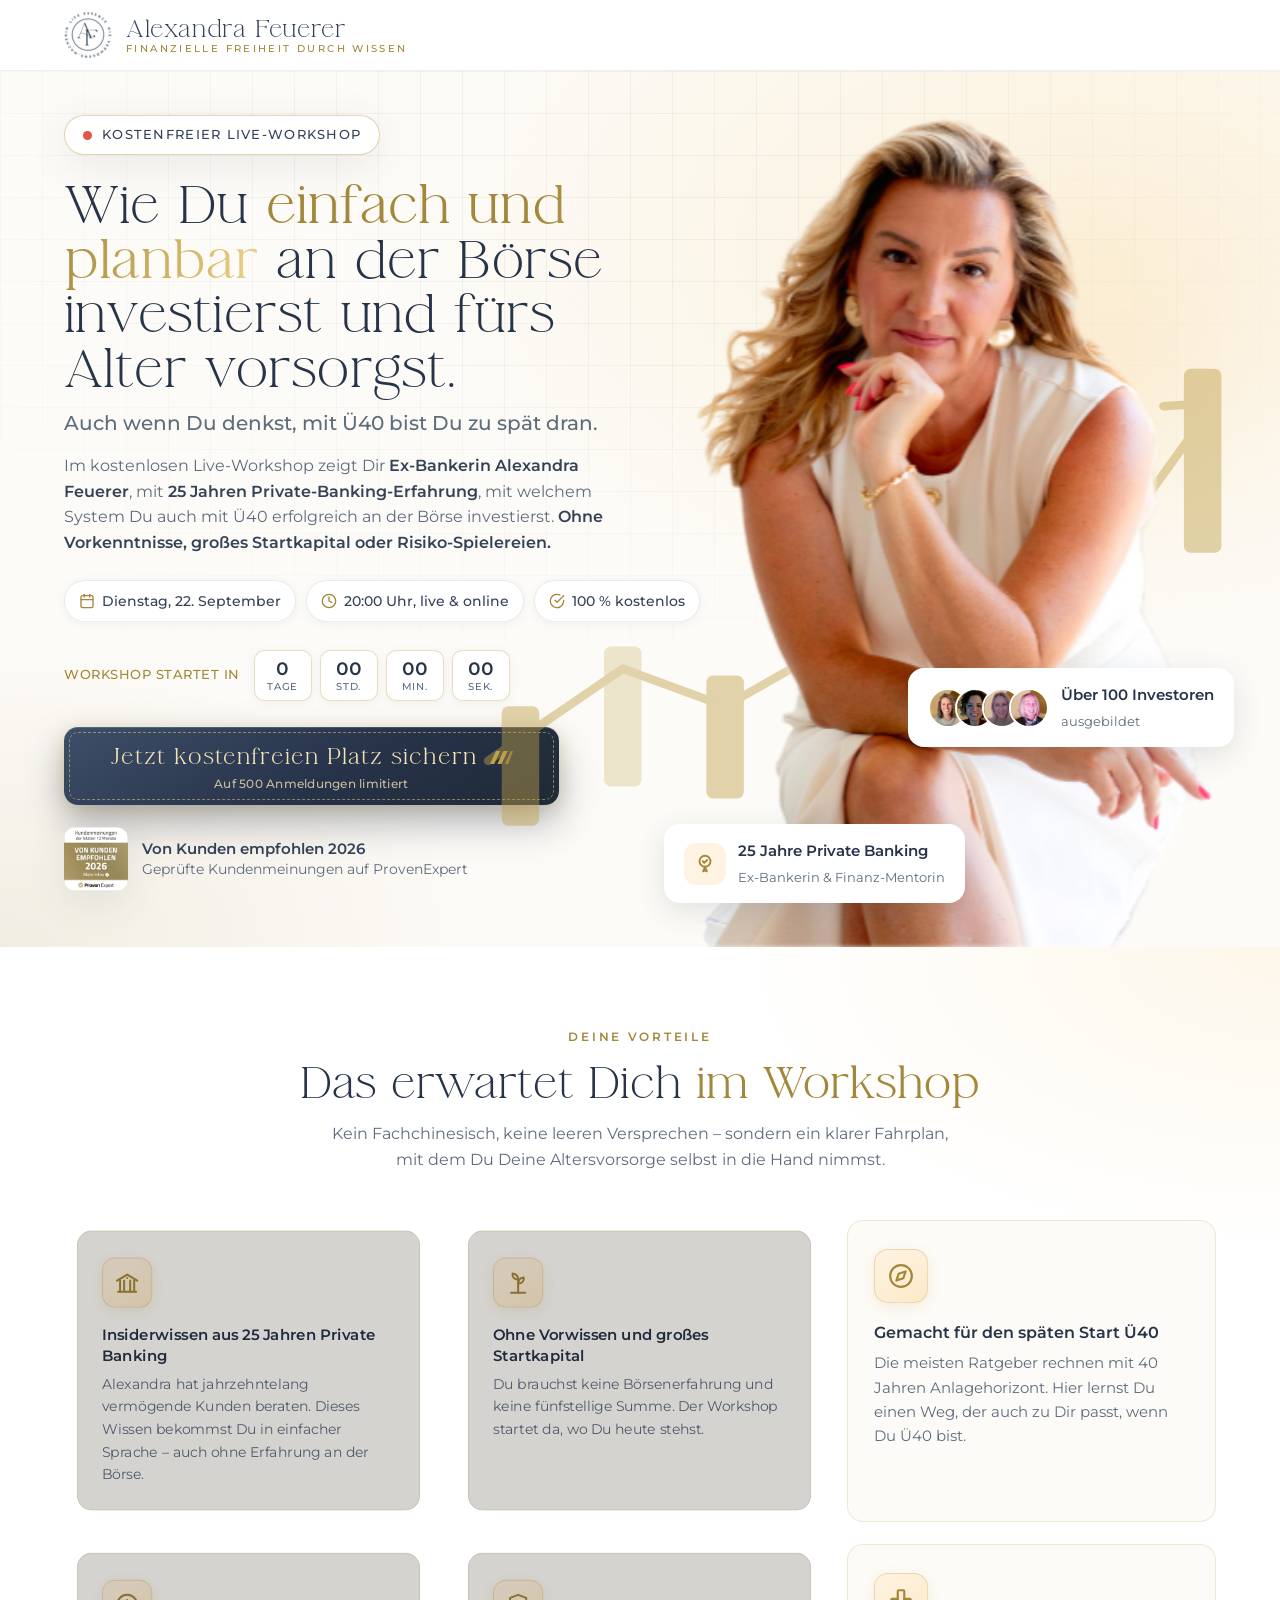
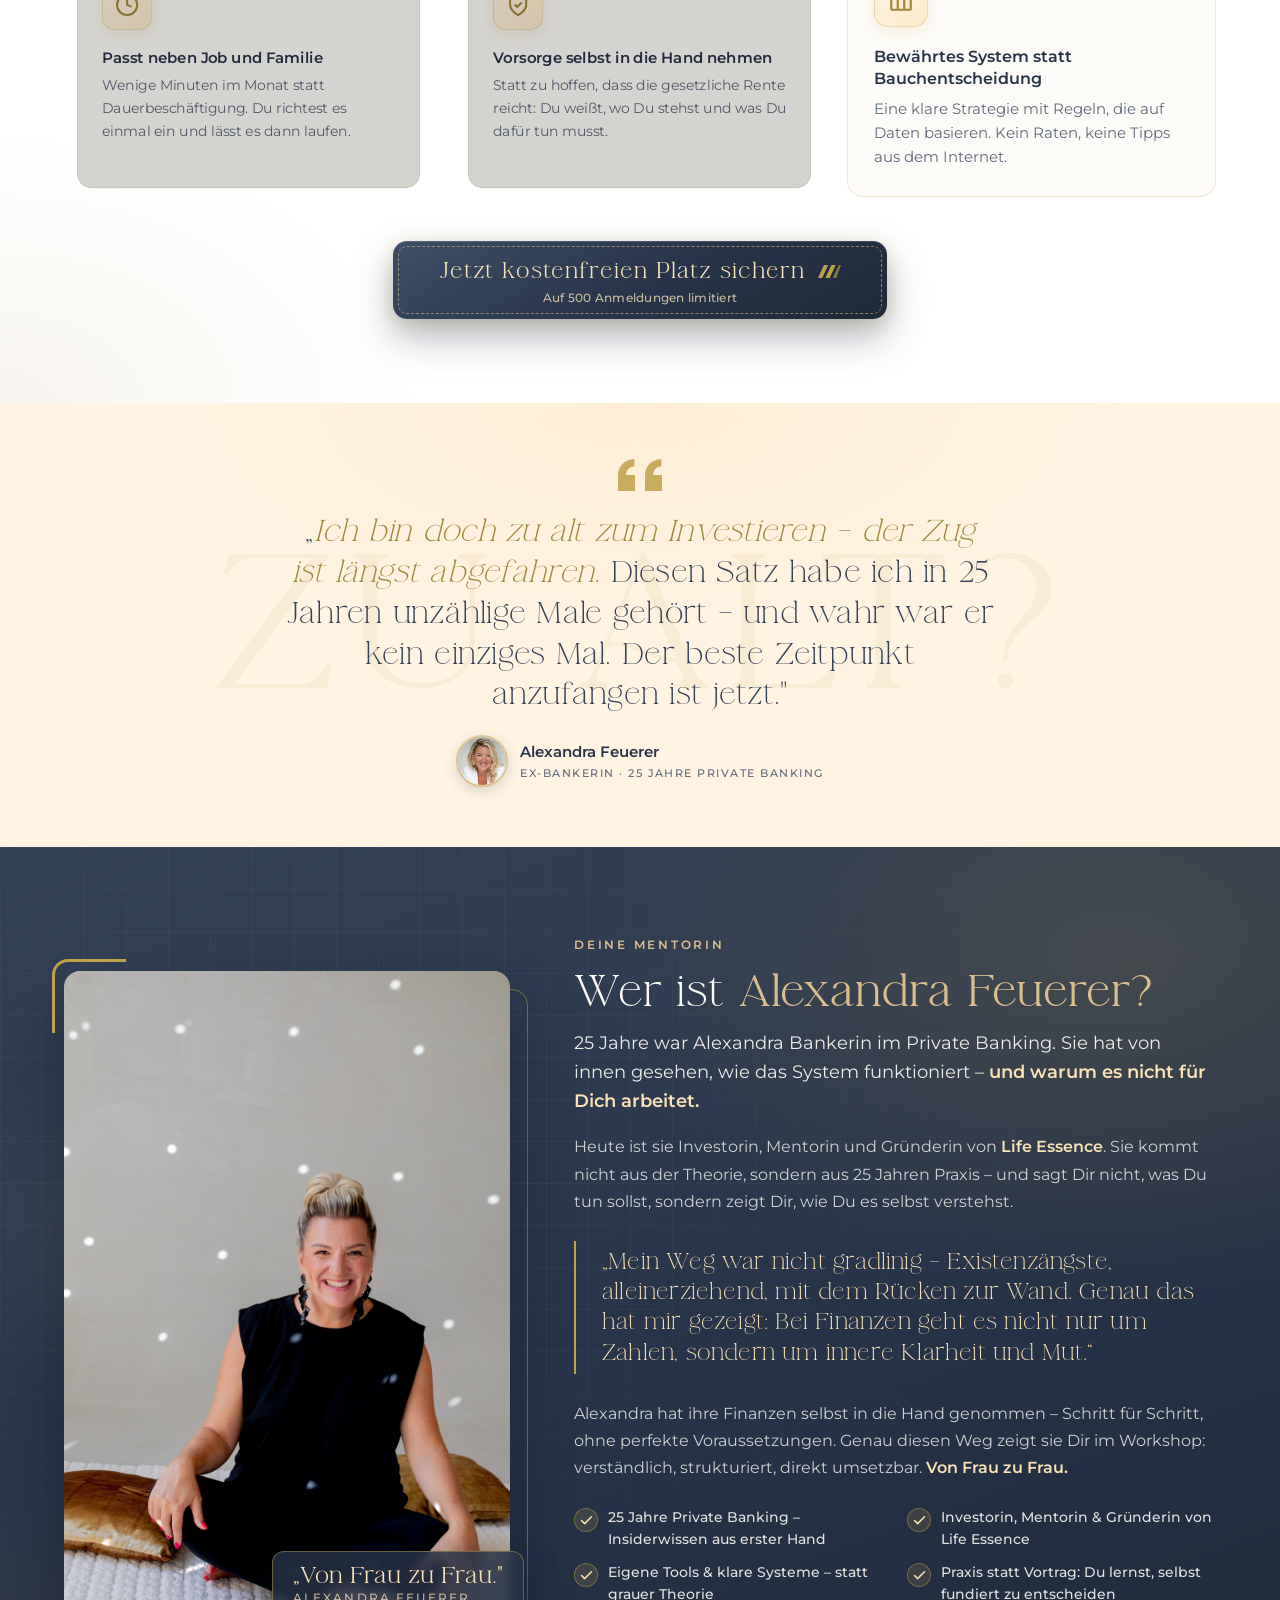
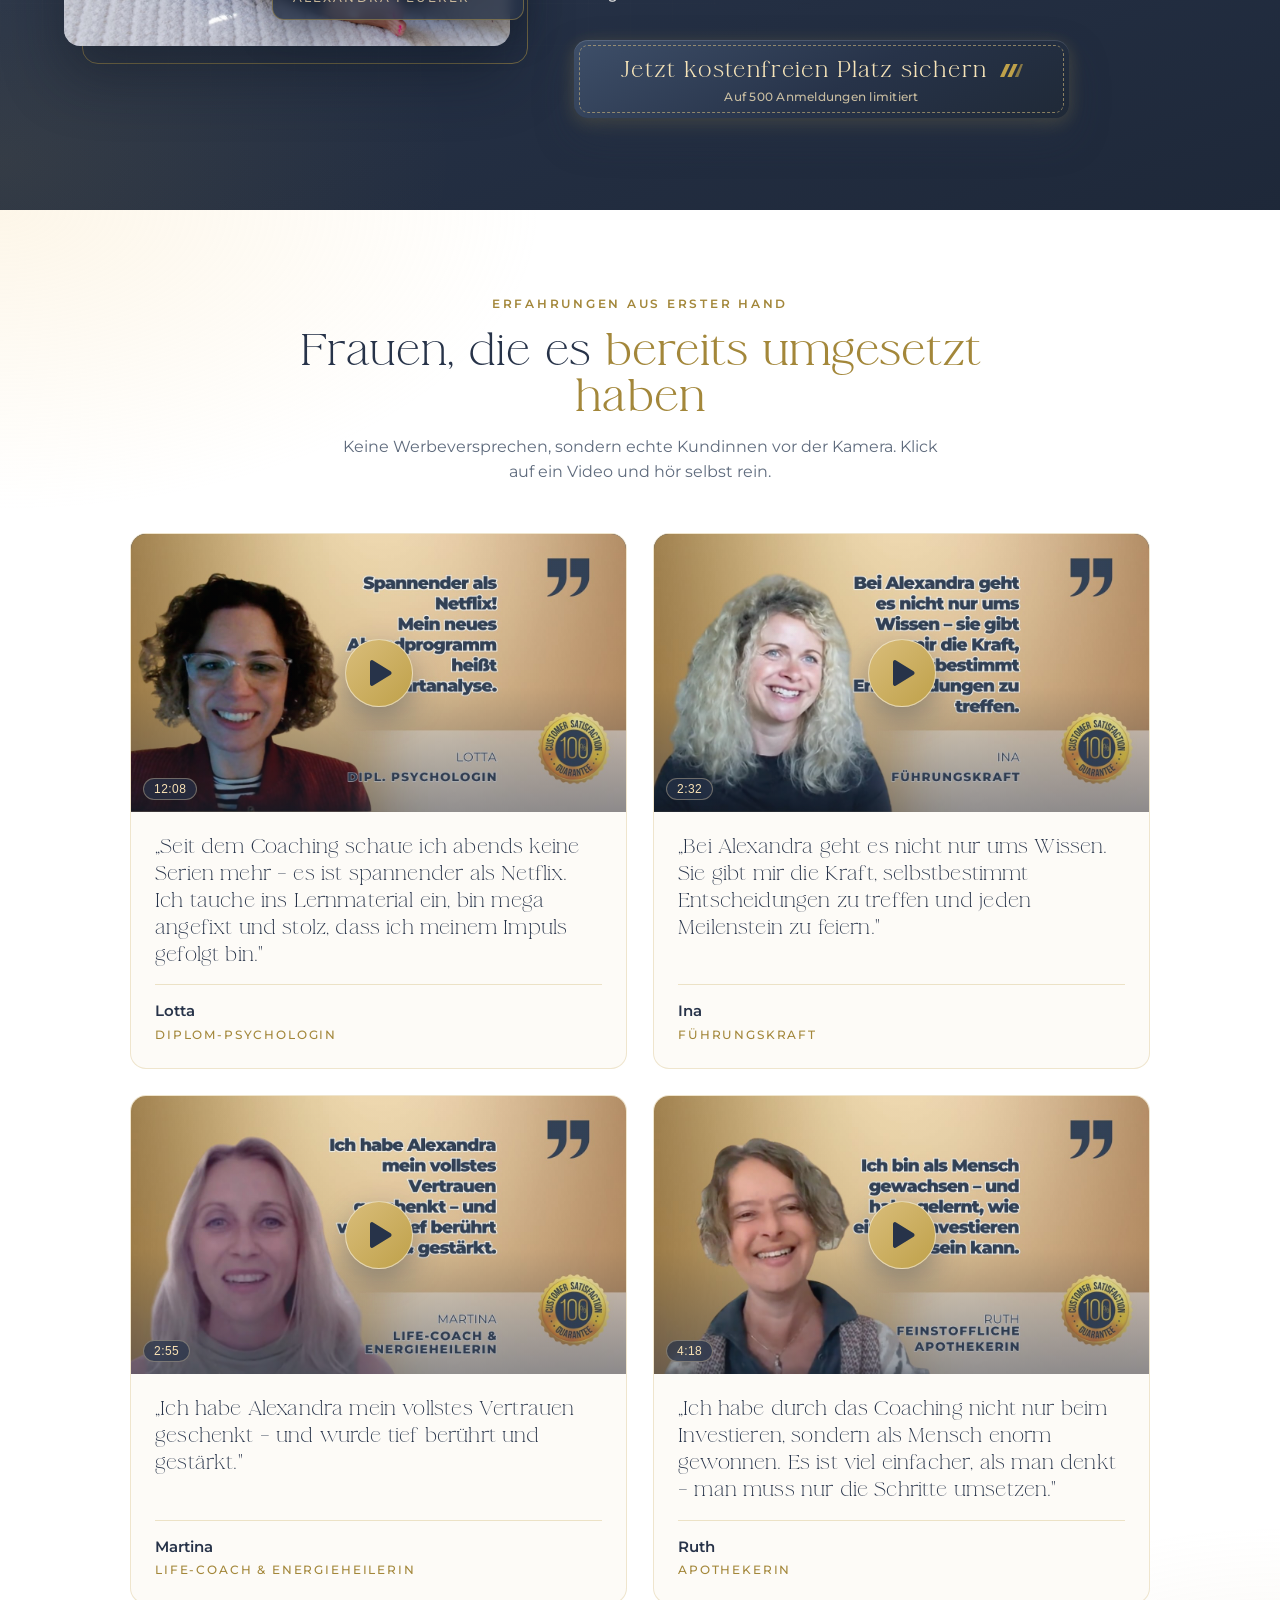
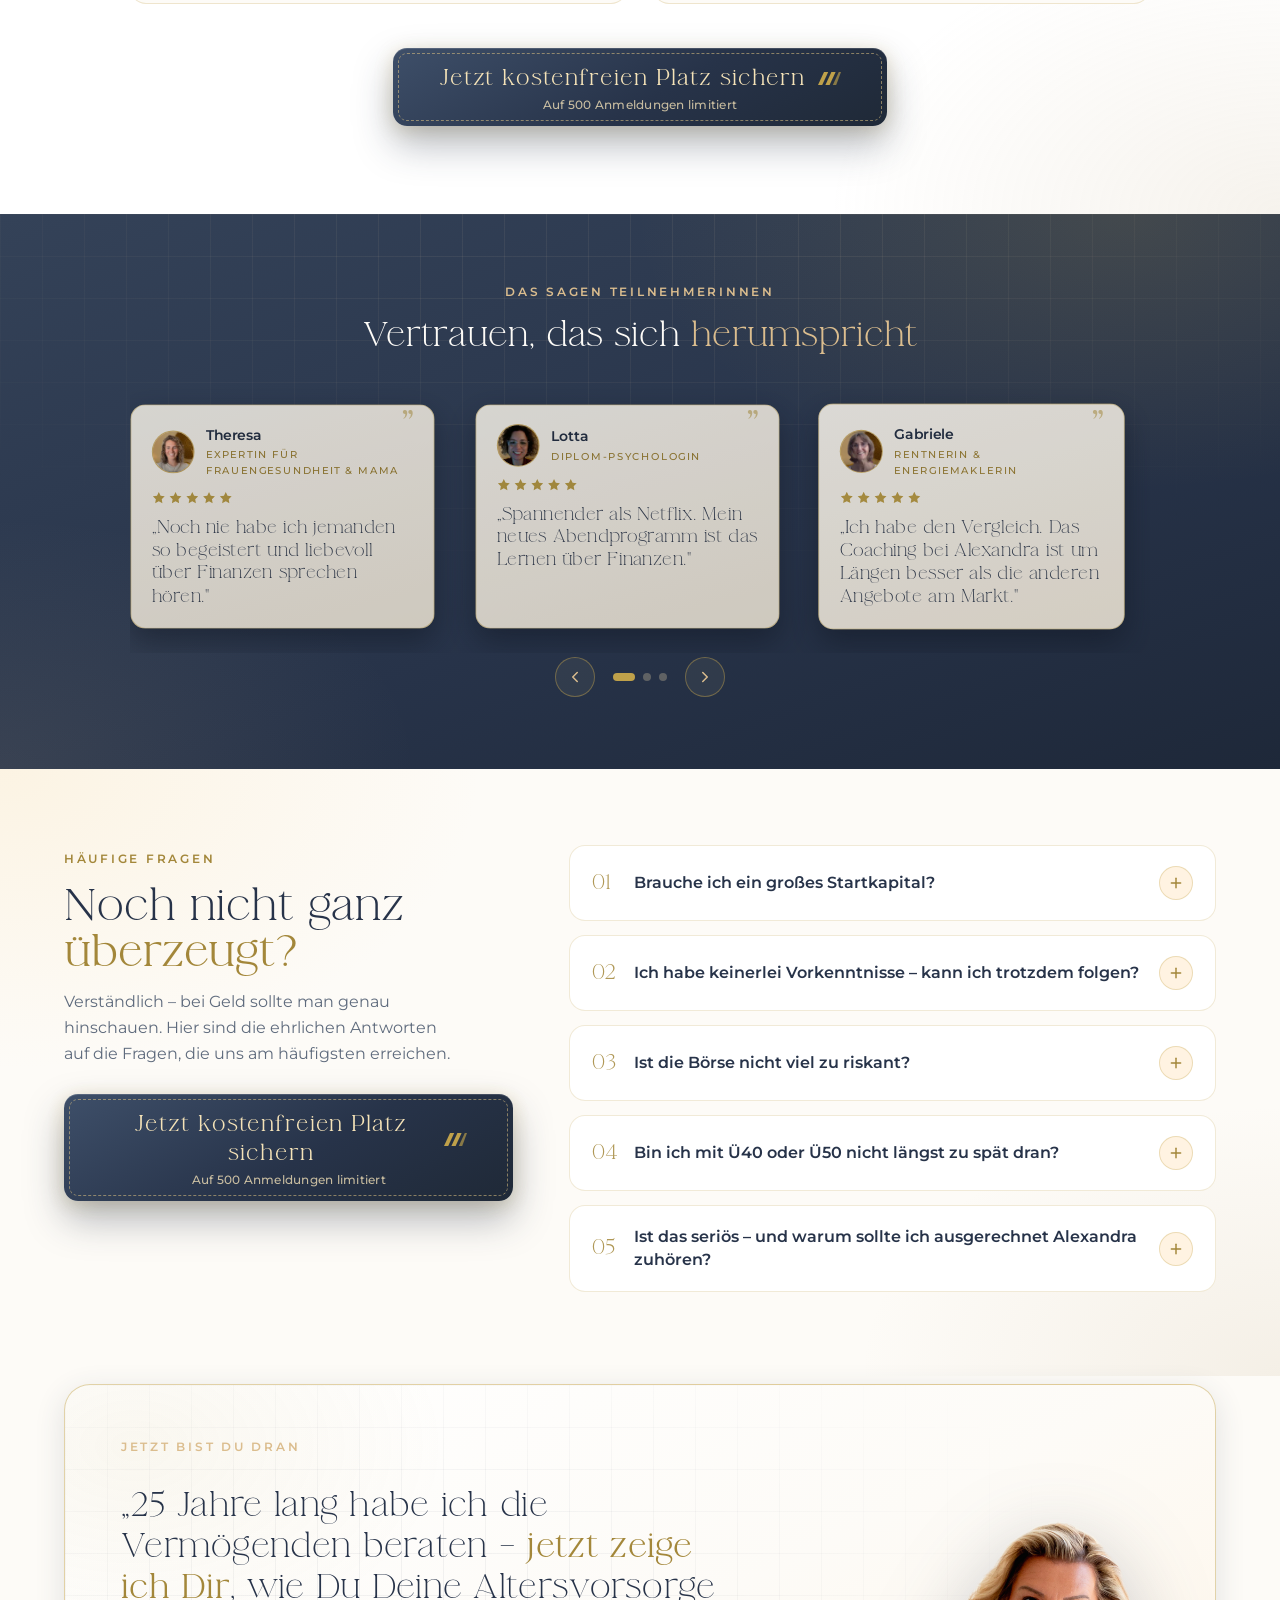
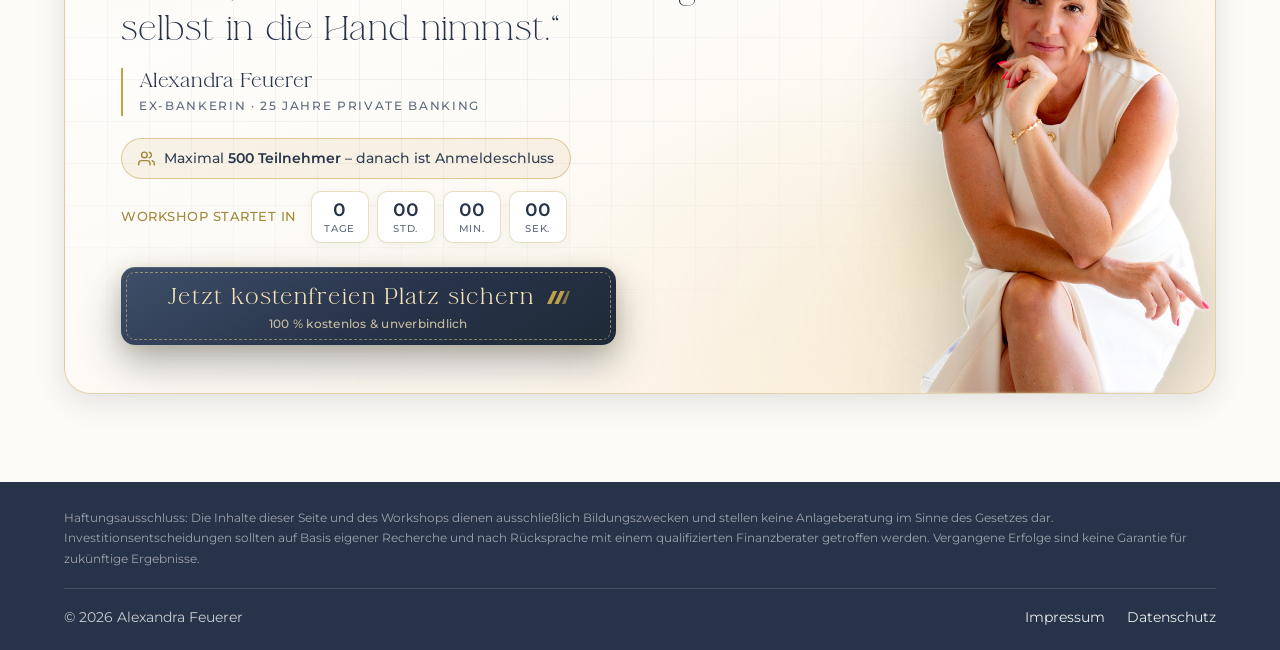
==== commit 8b395ee4: "Final-CTA-Überarbeitung: neuer Freisteller-Zuschnitt, CSS-Anpassungen Co-Authored-By: Claude Fable 5" ====
--- a/index.html
+++ b/index.html
@@ -758,9 +758,10 @@
 
   <!-- ================= Finale CTA ================= -->
   <section class="finalcta" id="anmelden">
-    <div class="finalcta__glow" aria-hidden="true"></div>
-
-    <div class="container finalcta__inner">
+    <div class="container">
+      <div class="finalcta__box">
+        <div class="finalcta__glow" aria-hidden="true"></div>
+        <div class="finalcta__inner">
 
       <div class="finalcta__copy">
         <span class="section-kicker section-kicker--gold" data-scroll-reveal>Jetzt bist Du dran</span>
@@ -781,7 +782,7 @@
             <span>Maximal <strong>500 Teilnehmer</strong> – danach ist Anmeldeschluss</span>
           </span>
 
-          <div class="countdown countdown--dark" data-countdown="2026-09-22T20:00:00+02:00" aria-label="Countdown bis zum Workshop-Start">
+          <div class="countdown" data-countdown="2026-09-22T20:00:00+02:00" aria-label="Countdown bis zum Workshop-Start">
             <span class="countdown__label">Workshop startet&nbsp;in</span>
             <span class="countdown__tile"><span class="countdown__num" data-cd="days">–</span><span class="countdown__unit">Tage</span></span>
             <span class="countdown__tile"><span class="countdown__num" data-cd="hours">–</span><span class="countdown__unit">Std.</span></span>
@@ -800,11 +801,13 @@
       </div>
 
       <div class="finalcta__visual">
-        <img class="finalcta__photo" src="assets/img/alexandra-final-cutout.webp"
+        <img class="finalcta__photo" src="assets/img/alexandra-cutout.png"
              alt="Alexandra Feuerer, Ex-Bankerin und Finanz-Mentorin"
-             width="880" height="1019" loading="lazy">
-      </div>
-
+             width="304" height="478" loading="lazy">
+      </div>
+
+        </div>
+      </div>
     </div>
   </section>
 
--- a/assets/css/main.css
+++ b/assets/css/main.css
@@ -1385,7 +1385,9 @@
 
 .reviews {
   position: relative;
-  overflow: hidden;
+  /* clip statt hidden: hidden machte die Sektion zum Scroll-Container und
+     hebelte damit den Mobile-Sticky-Karten-Stapel (position: sticky) aus */
+  overflow: clip;
   background:
     radial-gradient(820px 460px at 88% 0%, rgba(191, 161, 74, 0.16), transparent 60%),
     radial-gradient(700px 420px at 0% 100%, rgba(205, 186, 153, 0.10), transparent 60%),
@@ -1810,29 +1812,37 @@
 }
 
 /* ============================================================
-   Finale CTA (#anmelden) – großes dunkles Abschluss-Band:
-   Zitat + Freisteller (sitzend) + Verknappung + Countdown + CTA
+   Finale CTA (#anmelden) – kompakte dunkle Box auf hellem Grund:
+   Zitat + Freisteller + Verknappung + Countdown + CTA
    ============================================================ */
 
 .finalcta {
+  padding: 8px 0 88px;
+}
+
+/* Die eigentliche Karte: helle Creme-Fläche mit Gold-Radials */
+.finalcta__box {
   position: relative;
   overflow: hidden;
+  border-radius: 26px;
+  border: 1px solid rgba(191, 161, 74, 0.45);
   background:
-    radial-gradient(920px 580px at 78% 88%, rgba(191, 161, 74, 0.20), transparent 62%),
-    radial-gradient(700px 460px at 6% 10%, rgba(191, 161, 74, 0.10), transparent 60%),
-    linear-gradient(155deg, #1e2839 0%, var(--navy-deep) 45%, var(--navy) 100%);
-  color: var(--cream);
-  padding: 92px 0 0;
-}
-
-/* Feines Karo wie in Hero/Über-Alexandra, hell auf Navy */
-.finalcta::before {
+    radial-gradient(680px 420px at 78% 88%, rgba(191, 161, 74, 0.14), transparent 62%),
+    radial-gradient(520px 340px at 6% 10%, rgba(191, 161, 74, 0.08), transparent 60%),
+    linear-gradient(155deg, var(--white) 0%, var(--cream) 45%, var(--cream-warm) 100%);
+  color: var(--text);
+  padding: 48px 56px 0;
+  box-shadow: var(--shadow-card);
+}
+
+/* Feines Karo wie im Hero, Navy auf Creme */
+.finalcta__box::before {
   content: "";
   position: absolute;
   inset: 0;
   background-image:
-    linear-gradient(to right, rgba(249, 226, 181, 0.05) 1px, transparent 1px),
-    linear-gradient(to bottom, rgba(249, 226, 181, 0.05) 1px, transparent 1px);
+    linear-gradient(to right, rgba(52, 66, 88, 0.06) 1px, transparent 1px),
+    linear-gradient(to bottom, rgba(52, 66, 88, 0.06) 1px, transparent 1px);
   background-size: 42px 42px;
   -webkit-mask-image: radial-gradient(ellipse 80% 85% at 30% 40%, #000 15%, transparent 75%);
   mask-image: radial-gradient(ellipse 80% 85% at 30% 40%, #000 15%, transparent 75%);
@@ -1843,9 +1853,9 @@
   position: absolute;
   right: -6%;
   bottom: -10%;
-  width: 560px;
-  height: 460px;
-  background: radial-gradient(closest-side, rgba(249, 226, 181, 0.18), transparent 70%);
+  width: 420px;
+  height: 340px;
+  background: radial-gradient(closest-side, rgba(249, 226, 181, 0.5), transparent 70%);
   filter: blur(55px);
   animation: glow-drift 14s ease-in-out infinite alternate;
   pointer-events: none;
@@ -1854,30 +1864,30 @@
 .finalcta__inner {
   position: relative;
   display: grid;
-  grid-template-columns: minmax(0, 1.15fr) minmax(0, 0.85fr);
+  grid-template-columns: minmax(0, 1.2fr) minmax(0, 0.8fr);
   align-items: end;
   gap: 24px;
 }
 
 /* Copy-Spalte – unten Luft, weil das Bild bündig abschließt */
 .finalcta__copy {
-  padding: 0 0 92px;
+  padding: 0 0 48px;
 }
 
 /* Das eine große Statement – Serif wie im Beispiel */
 .finalcta__quote {
-  margin: 18px 0 22px;
+  margin: 14px 0 18px;
   font-family: var(--font-serif);
-  font-size: clamp(1.7rem, 3.2vw, 2.5rem);
+  font-size: clamp(1.4rem, 2.3vw, 1.85rem);
   font-weight: 300;
-  line-height: 1.35;
+  line-height: 1.4;
   letter-spacing: 0.01em;
-  color: var(--cream);
+  color: var(--navy-deep);
   text-wrap: balance;
 }
 
 .finalcta__quote-accent {
-  color: var(--champagne-light);
+  color: var(--gold-deep);
   font-weight: 500;
 }
 
@@ -1885,16 +1895,16 @@
   display: flex;
   flex-direction: column;
   gap: 2px;
-  margin-bottom: 30px;
-  padding-left: 18px;
+  margin-bottom: 22px;
+  padding-left: 16px;
   border-left: 2px solid var(--gold);
 }
 
 .finalcta__person-name {
   font-family: var(--font-serif);
-  font-size: 1.15rem;
+  font-size: 1.05rem;
   font-weight: 500;
-  color: var(--champagne-light);
+  color: var(--navy-deep);
 }
 
 .finalcta__person-role {
@@ -1902,7 +1912,7 @@
   font-weight: 500;
   letter-spacing: 0.14em;
   text-transform: uppercase;
-  color: rgba(249, 226, 181, 0.7);
+  color: var(--text-muted);
 }
 
 /* Verknappung + Countdown */
@@ -1910,8 +1920,8 @@
   display: flex;
   flex-direction: column;
   align-items: flex-start;
-  gap: 14px;
-  margin-bottom: 28px;
+  gap: 12px;
+  margin-bottom: 24px;
 }
 
 .finalcta__limit {
@@ -1921,51 +1931,36 @@
   padding: 9px 16px;
   border: 1px solid rgba(191, 161, 74, 0.5);
   border-radius: 999px;
-  background: rgba(191, 161, 74, 0.12);
+  background: rgba(191, 161, 74, 0.1);
   font-size: 0.85rem;
   font-weight: 500;
-  color: rgba(253, 251, 247, 0.9);
+  color: var(--navy);
 }
 
 .finalcta__limit svg {
-  color: var(--champagne-soft);
+  color: var(--gold-deep);
   flex-shrink: 0;
 }
 
 .finalcta__limit strong {
-  color: var(--champagne-light);
+  color: var(--navy-deep);
   font-weight: 600;
 }
 
-/* Countdown-Kacheln, dunkle Variante */
-.countdown--dark {
+/* Der Countdown in der Box nutzt die helle Standard-Variante;
+   nur der untere Abstand entfällt (kommt vom Urgency-Wrapper) */
+.finalcta__urgency .countdown {
   margin-bottom: 0;
 }
 
-.countdown--dark .countdown__label {
-  color: var(--champagne-soft);
-}
-
-.countdown--dark .countdown__tile {
-  background: rgba(253, 251, 247, 0.07);
-  border-color: rgba(191, 161, 74, 0.4);
-  box-shadow: 0 2px 12px rgba(15, 22, 34, 0.3);
-}
-
-.countdown--dark .countdown__num {
-  color: var(--champagne-light);
-}
-
-.countdown--dark .countdown__unit {
-  color: rgba(253, 251, 247, 0.6);
-}
-
-/* Bild-Spalte: Freisteller schließt bündig mit der Sektionskante ab */
+/* Bild-Spalte: Freisteller schließt bündig mit Box-Unterkante ab und
+   läuft rechts randbündig aus (kaschiert die Knie-Schnittkante) */
 .finalcta__visual {
   position: relative;
   align-self: end;
   display: flex;
-  justify-content: center;
+  justify-content: flex-end;
+  margin-right: -56px;
 }
 
 .finalcta__visual::before {
@@ -1974,8 +1969,8 @@
   left: 50%;
   bottom: 0;
   transform: translateX(-50%);
-  width: 480px;
-  height: 480px;
+  width: 360px;
+  height: 360px;
   max-width: 90vw;
   border-radius: 50%;
   background: radial-gradient(closest-side, rgba(191, 161, 74, 0.28), transparent 72%);
@@ -1983,11 +1978,12 @@
   pointer-events: none;
 }
 
+/* Breite = native Bildbreite (304px) – nicht hochskalieren, Quellbild ist klein */
 .finalcta__photo {
   position: relative;
-  width: min(460px, 100%);
+  width: min(304px, 100%);
   height: auto;
-  filter: drop-shadow(0 24px 48px rgba(15, 22, 34, 0.55));
+  filter: drop-shadow(0 20px 40px rgba(52, 66, 88, 0.28));
 }
 
 /* ============================================================
@@ -2408,12 +2404,17 @@
 
   /* Finale CTA: einspaltig, Bild unten bündig wie im Desktop */
   .finalcta {
-    padding-top: 64px;
+    padding-bottom: 64px;
+  }
+
+  .finalcta__box {
+    padding: 36px 26px 0;
+    border-radius: 20px;
   }
 
   .finalcta__inner {
     grid-template-columns: 1fr;
-    gap: 40px;
+    gap: 32px;
   }
 
   .finalcta__copy {
@@ -2443,8 +2444,12 @@
     justify-content: center;
   }
 
+  .finalcta__visual {
+    margin-right: -26px;
+  }
+
   .finalcta__photo {
-    width: min(330px, 82%);
+    width: min(260px, 78%);
   }
 }
 
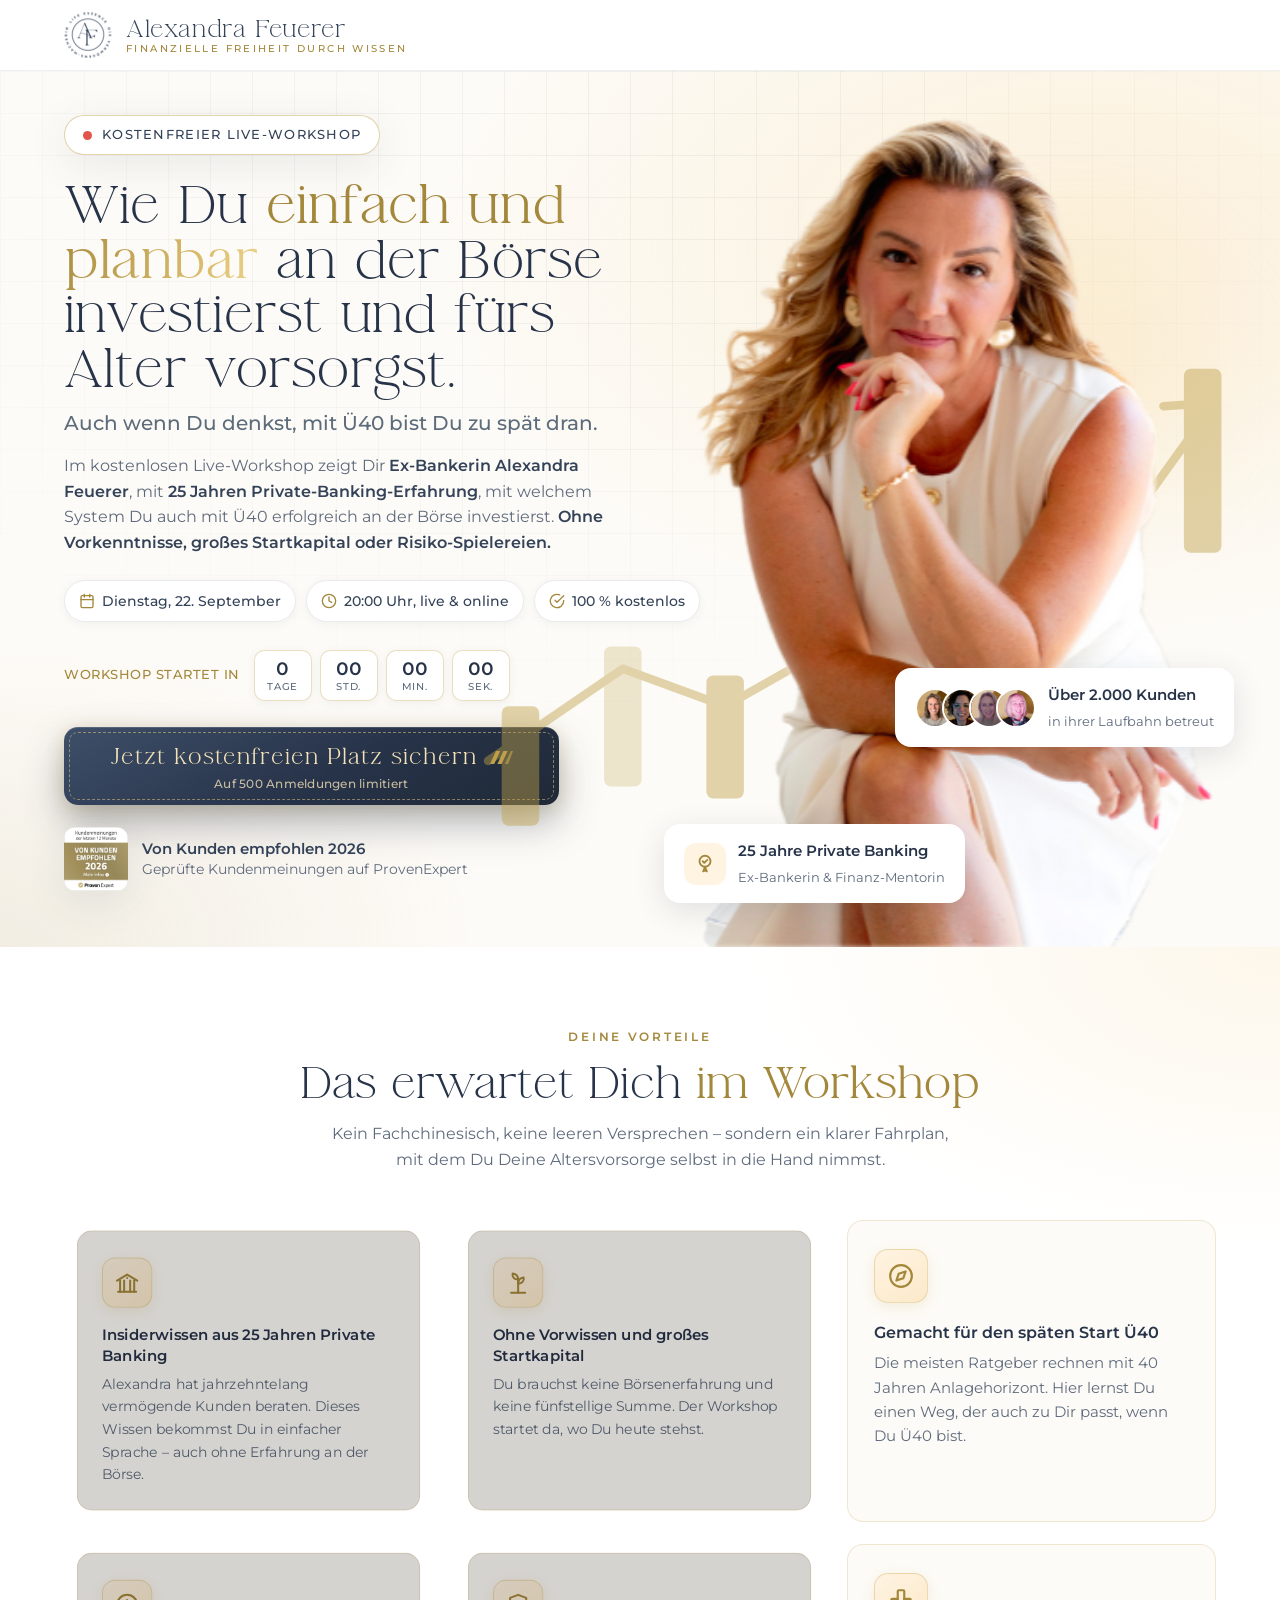
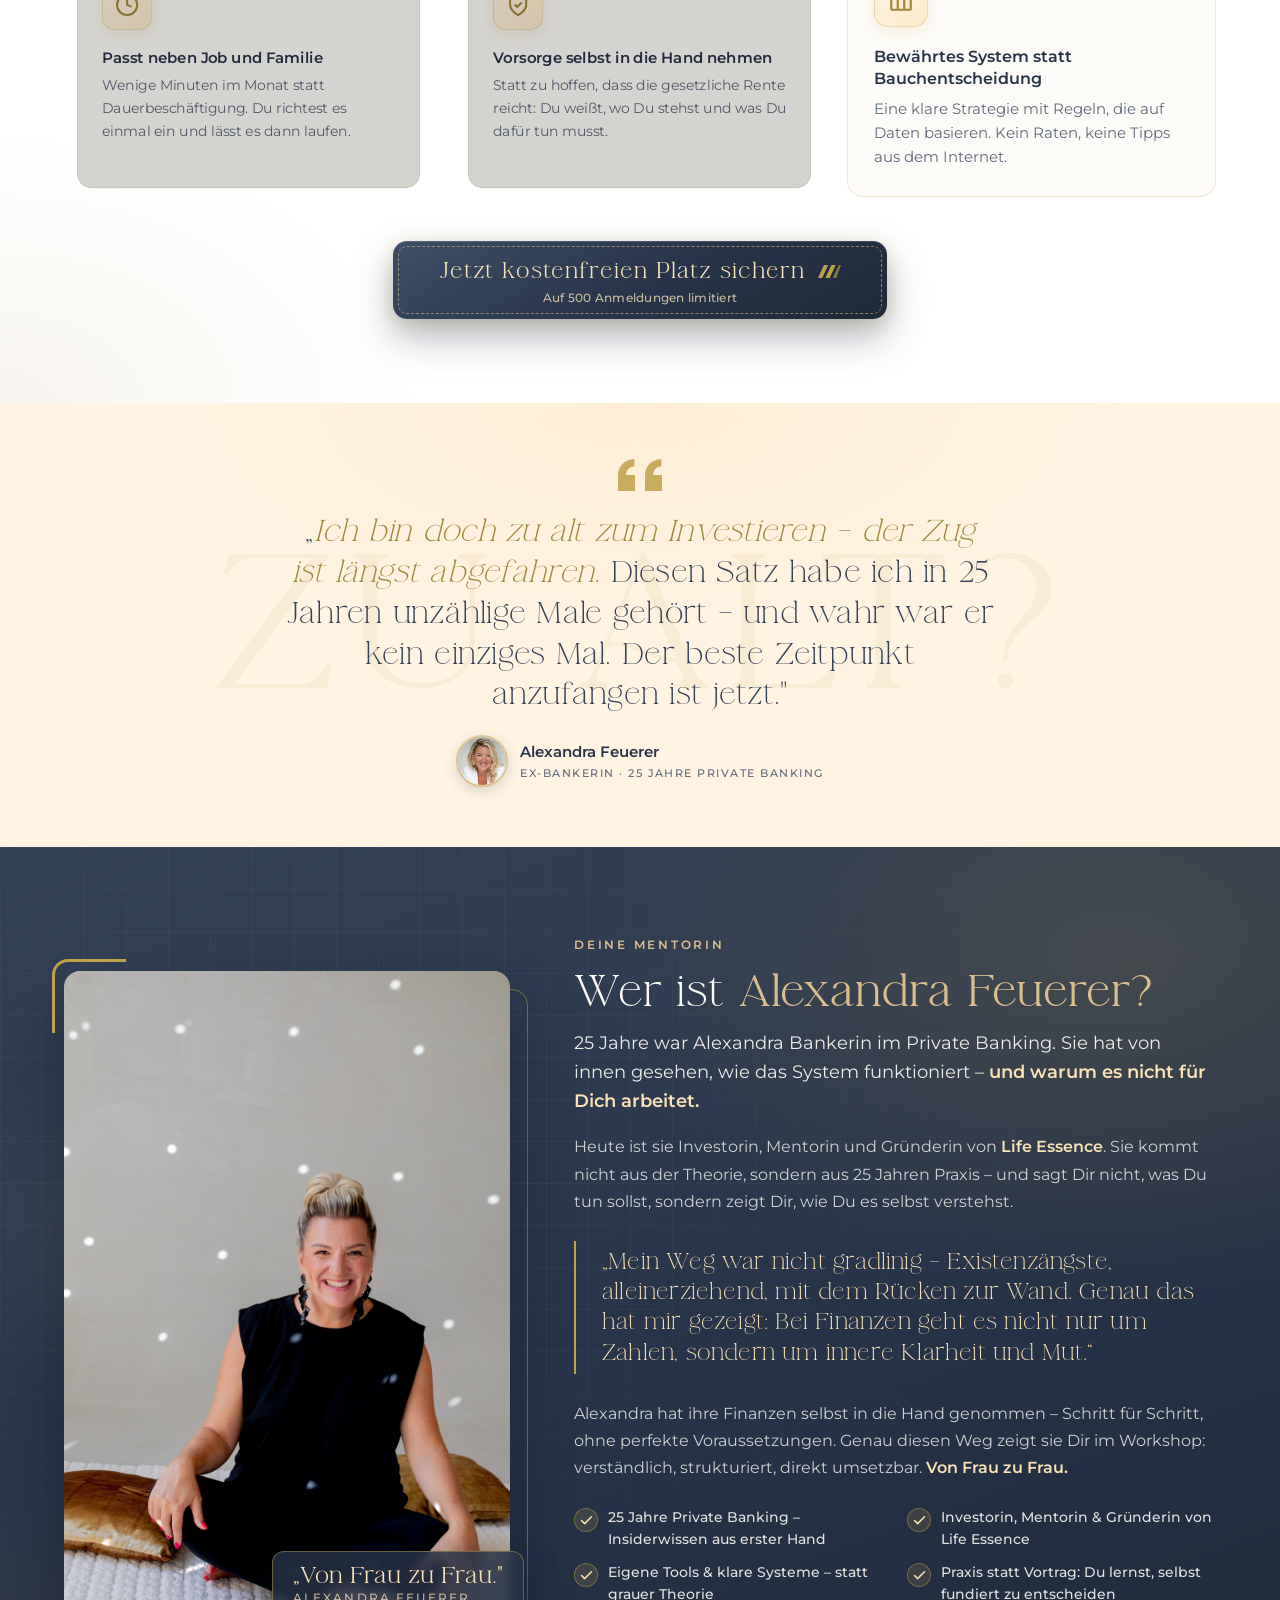
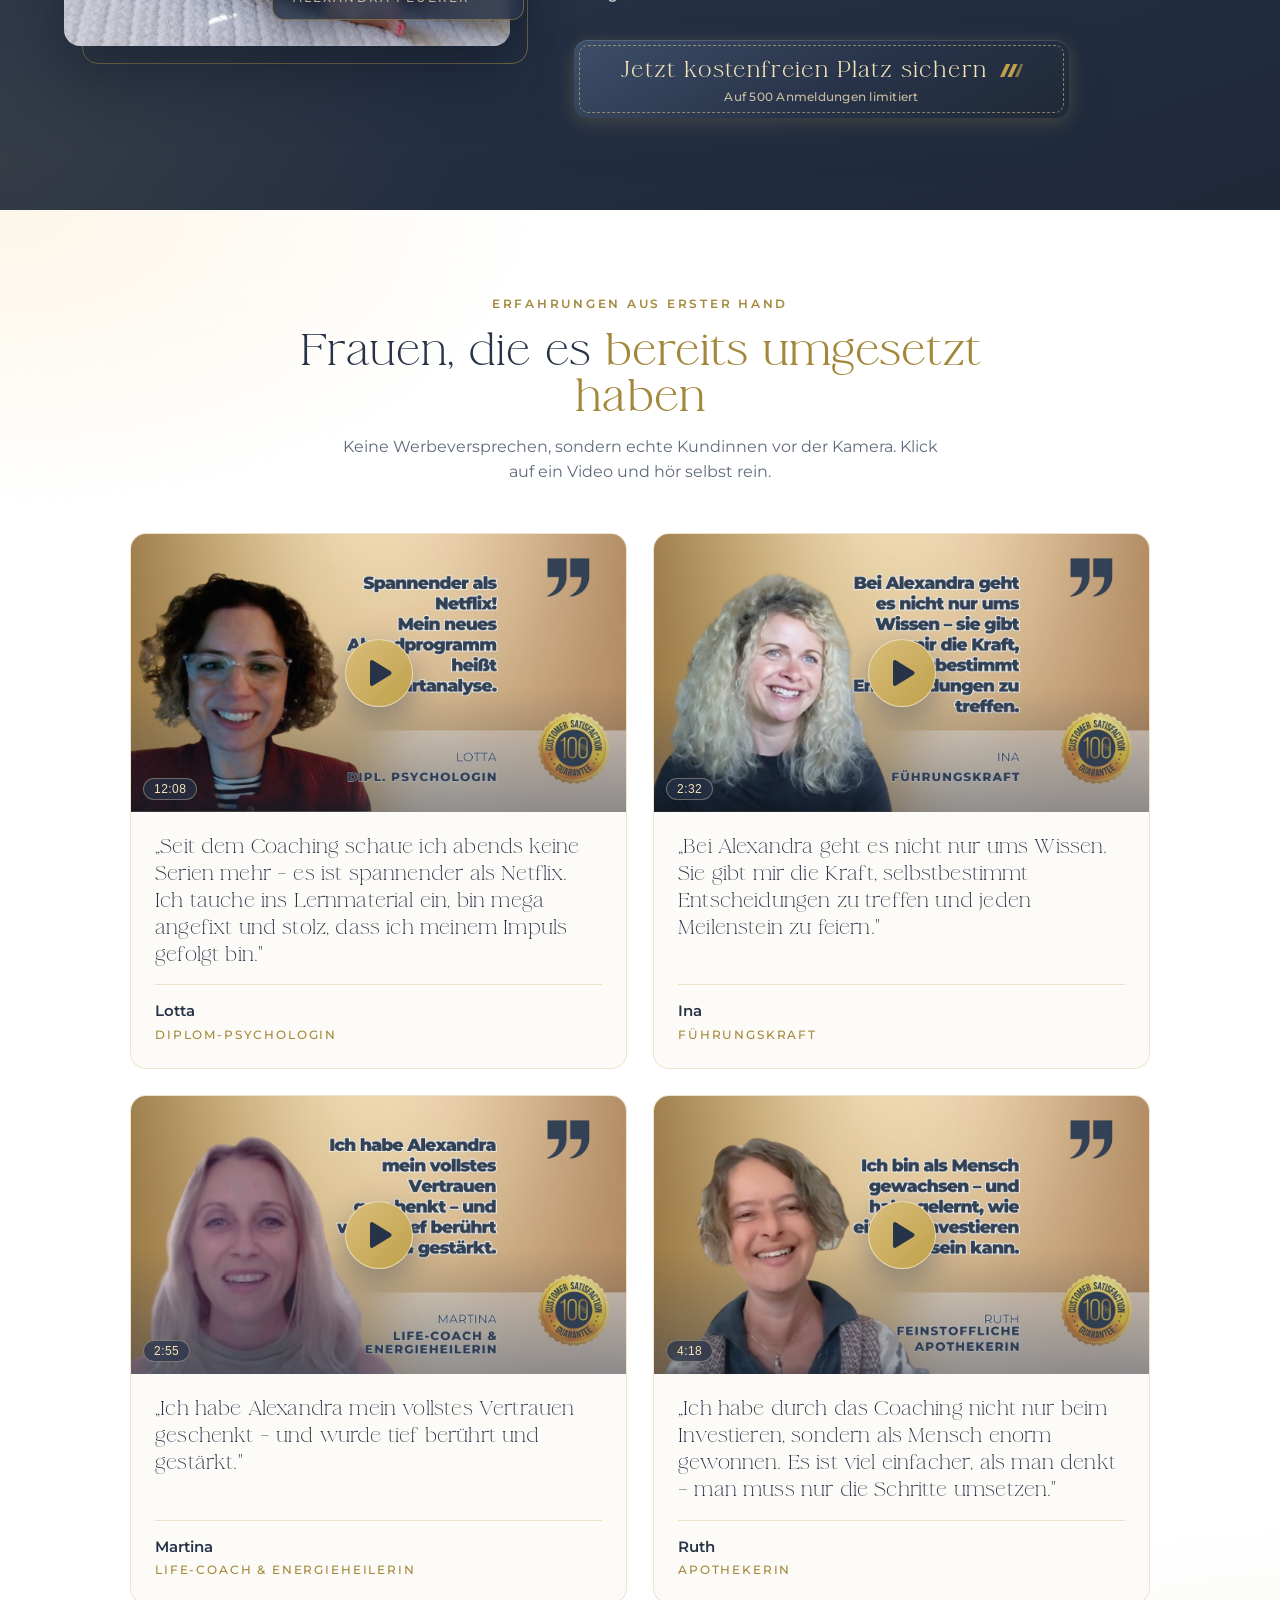
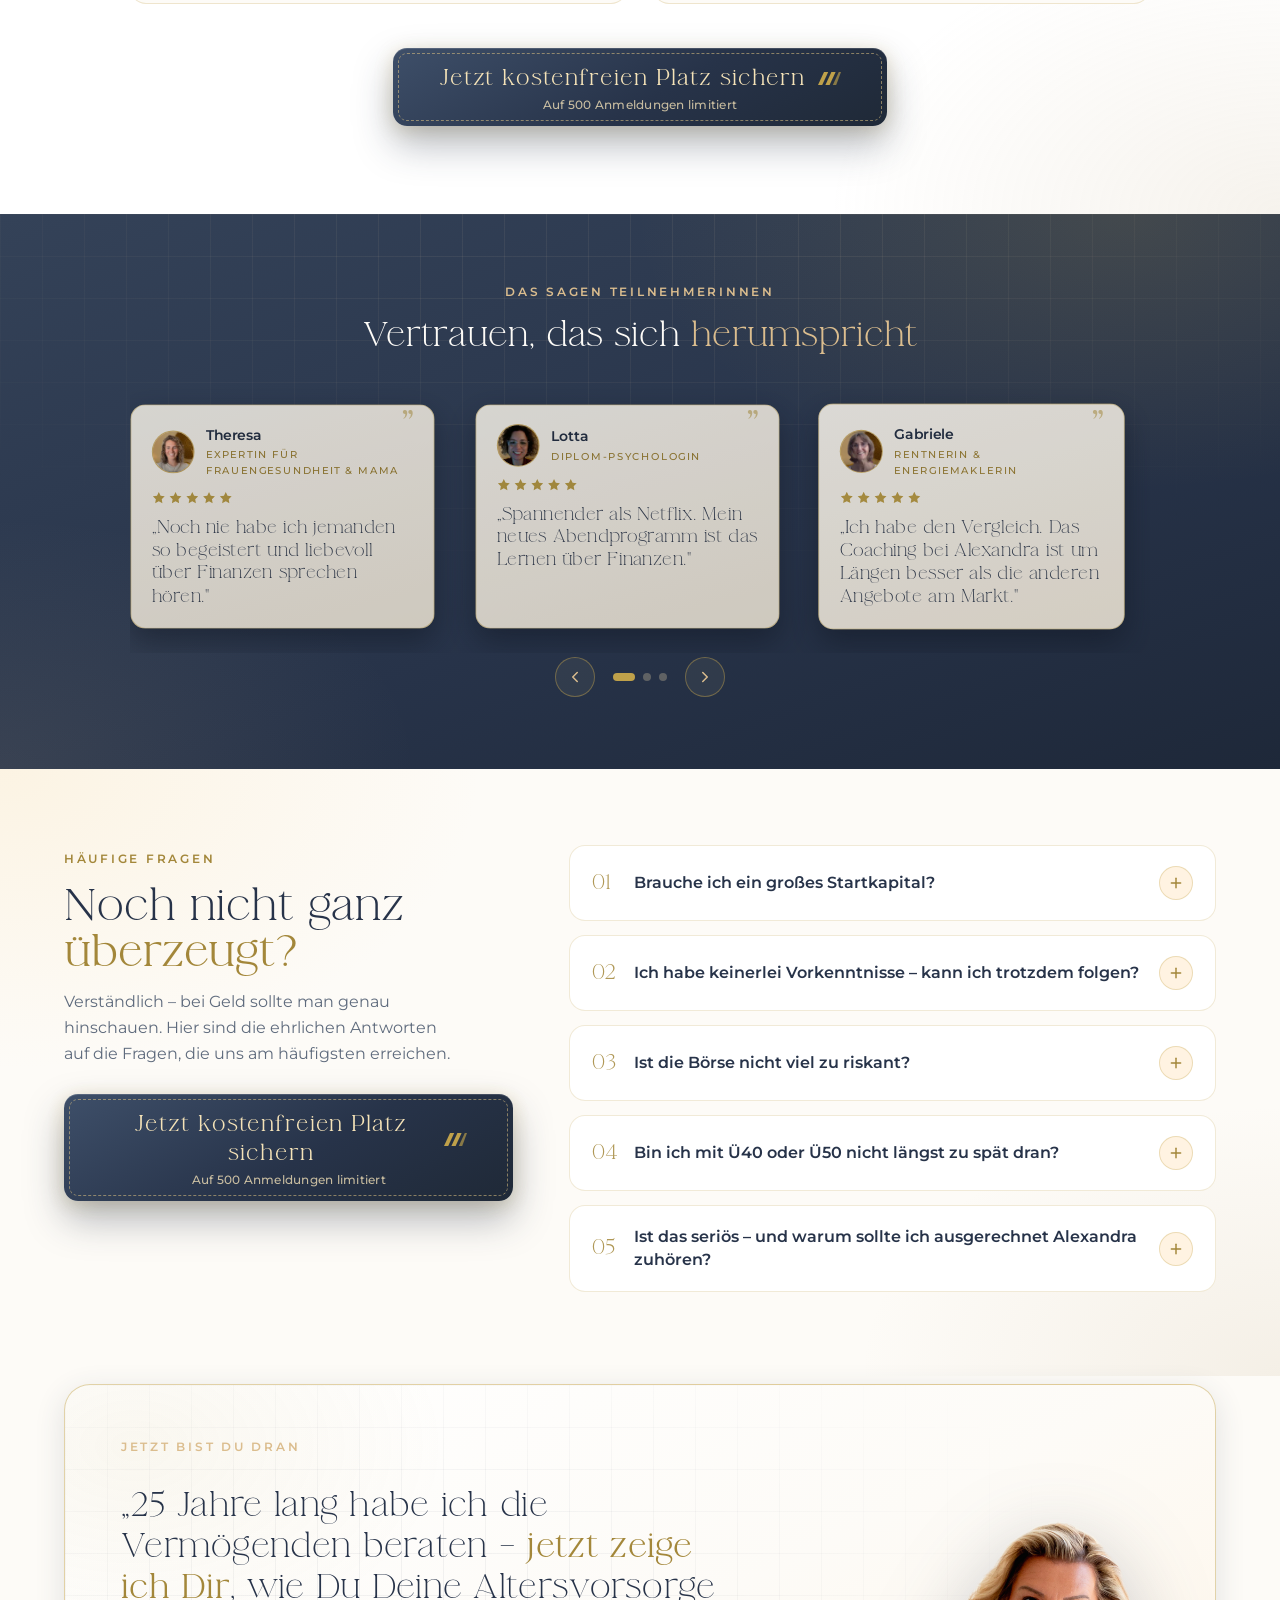
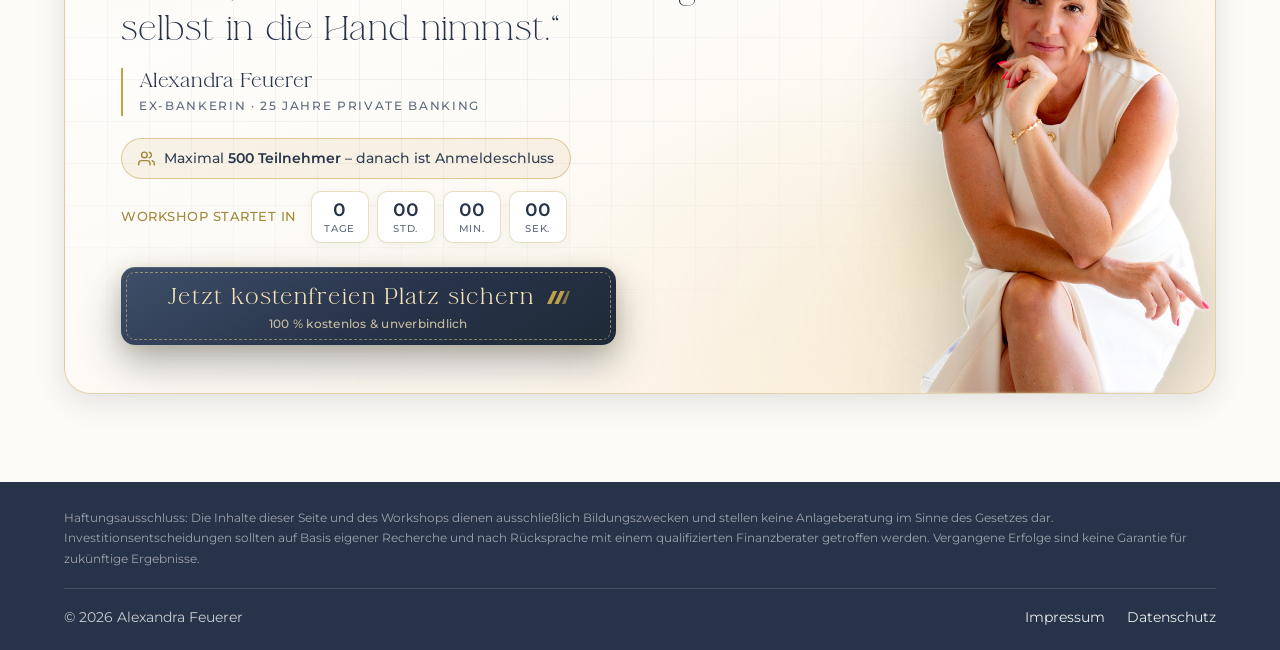
==== commit d3793dac: "Kundenfeedback: Badge-Text 2.000 Kunden, mobiler Hero-CTA above the fold - Freisteller-Badge: "Über " ====
--- a/index.html
+++ b/index.html
@@ -22,6 +22,9 @@
   <!--
   <script>(function(w,d,s,l,i){w[l]=w[l]||[];w[l].push({'gtm.start':new Date().getTime(),event:'gtm.js'});var f=d.getElementsByTagName(s)[0],j=d.createElement(s),dl=l!='dataLayer'?'&l='+l:'';j.async=true;j.src='https://www.googletagmanager.com/gtm.js?id='+i+dl;f.parentNode.insertBefore(j,f);})(window,document,'script','dataLayer','GTM-XXXXXXX');</script>
   -->
+
+  <!-- Tracking: t.alexandra-feuerer.de -->
+  <script type="text/javascript" src="https://t.alexandra-feuerer.de/package/latest/a27fe743-e09e-4f92-b231-deca9b0ba516/" async></script>
 </head>
 <body>
 
@@ -134,8 +137,8 @@
             <img src="assets/img/review-heidi.jpg" alt="" width="40" height="40" loading="lazy">
           </span>
           <span>
-            <span class="float-card__title">Über 100 Investoren</span><br>
-            <span class="float-card__sub">ausgebildet</span>
+            <span class="float-card__title">Über 2.000 Kunden</span><br>
+            <span class="float-card__sub">in ihrer Laufbahn betreut</span>
           </span>
         </div>
 
--- a/assets/css/main.css
+++ b/assets/css/main.css
@@ -643,7 +643,7 @@
   50%      { transform: translateY(-8px); }
 }
 
-/* Zweites Widget: Testimonial-Avatare + "Über 100 Investoren" –
+/* Zweites Widget: Testimonial-Avatare + "Über 2.000 Kunden" –
    rechts positioniert, Timing versetzt, damit beide Karten
    nicht synchron schweben */
 .float-card--investors {
@@ -2454,6 +2454,69 @@
 }
 
 @media (max-width: 600px) {
+  /* Hero kompakt: CTA-Button soll auch auf kleineren iPhones (< iPhone Max)
+     ohne Scrollen sichtbar sein (Kundenfeedback) – schlankere Topbar, engere
+     Abstände, kleinere Headline und CTA per order vor den Countdown gezogen */
+  .topbar__inner {
+    padding-top: 8px;
+    padding-bottom: 8px;
+  }
+
+  .brand__logo {
+    width: 40px;
+    height: 38px;
+  }
+
+  .brand__name {
+    font-size: 1.16rem;
+  }
+
+  .brand__claim {
+    font-size: 0.56rem;
+  }
+
+  .hero__copy {
+    display: flex;
+    flex-direction: column;
+    align-items: center;
+    padding-top: 20px;
+    padding-bottom: 34px;
+  }
+
+  .badge-live {
+    padding: 7px 15px;
+    font-size: 0.72rem;
+  }
+
+  .hero h1 {
+    margin: 15px 0 12px;
+    font-size: clamp(1.66rem, 7vw, 2.1rem);
+  }
+
+  .hero h1 .subline {
+    margin-top: 9px;
+  }
+
+  .hero__sub {
+    margin-bottom: 16px;
+    font-size: 0.95rem;
+  }
+
+  .hero__meta {
+    margin-bottom: 18px;
+  }
+
+  /* CTA direkt nach den Chips, Countdown + Trust-Zeile dahinter */
+  .hero__copy .countdown {
+    order: 1;
+    margin-top: 20px;
+    margin-bottom: 0;
+  }
+
+  .hero__copy .hero__trust {
+    order: 2;
+  }
+
   /* Vorteile: einspaltig, kompaktere Karten */
   .benefits__grid {
     grid-template-columns: 1fr;
@@ -2560,6 +2623,53 @@
 
   .faq__a {
     padding: 0 16px 18px 50px;
+  }
+}
+
+/* Sehr schmale Displays (z. B. iPhone SE/mini, 375px): Chips weiter
+   verdichten, damit alle drei in einer Zeile bleiben */
+@media (max-width: 400px) {
+  .hero__meta {
+    gap: 5px;
+  }
+
+  .chip {
+    padding: 6px 8px;
+    font-size: 0.74rem;
+    gap: 4px;
+  }
+
+  .chip svg {
+    width: 12px;
+    height: 12px;
+  }
+}
+
+/* Niedrige Viewports (kleinere iPhones mit sichtbarer Safari-Leiste):
+   Hero weiter stauchen, damit der CTA-Button ohne Scrollen sichtbar ist */
+@media (max-width: 600px) and (max-height: 700px) {
+  .hero__copy {
+    padding-top: 14px;
+  }
+
+  .badge-live {
+    font-size: 0.68rem;
+    padding: 6px 13px;
+  }
+
+  .hero h1 {
+    margin-top: 12px;
+    font-size: clamp(1.5rem, 6.4vw, 1.9rem);
+  }
+
+  .hero__sub {
+    font-size: 0.9rem;
+    line-height: 1.5;
+    margin-bottom: 14px;
+  }
+
+  .hero__meta {
+    margin-bottom: 14px;
   }
 }
 
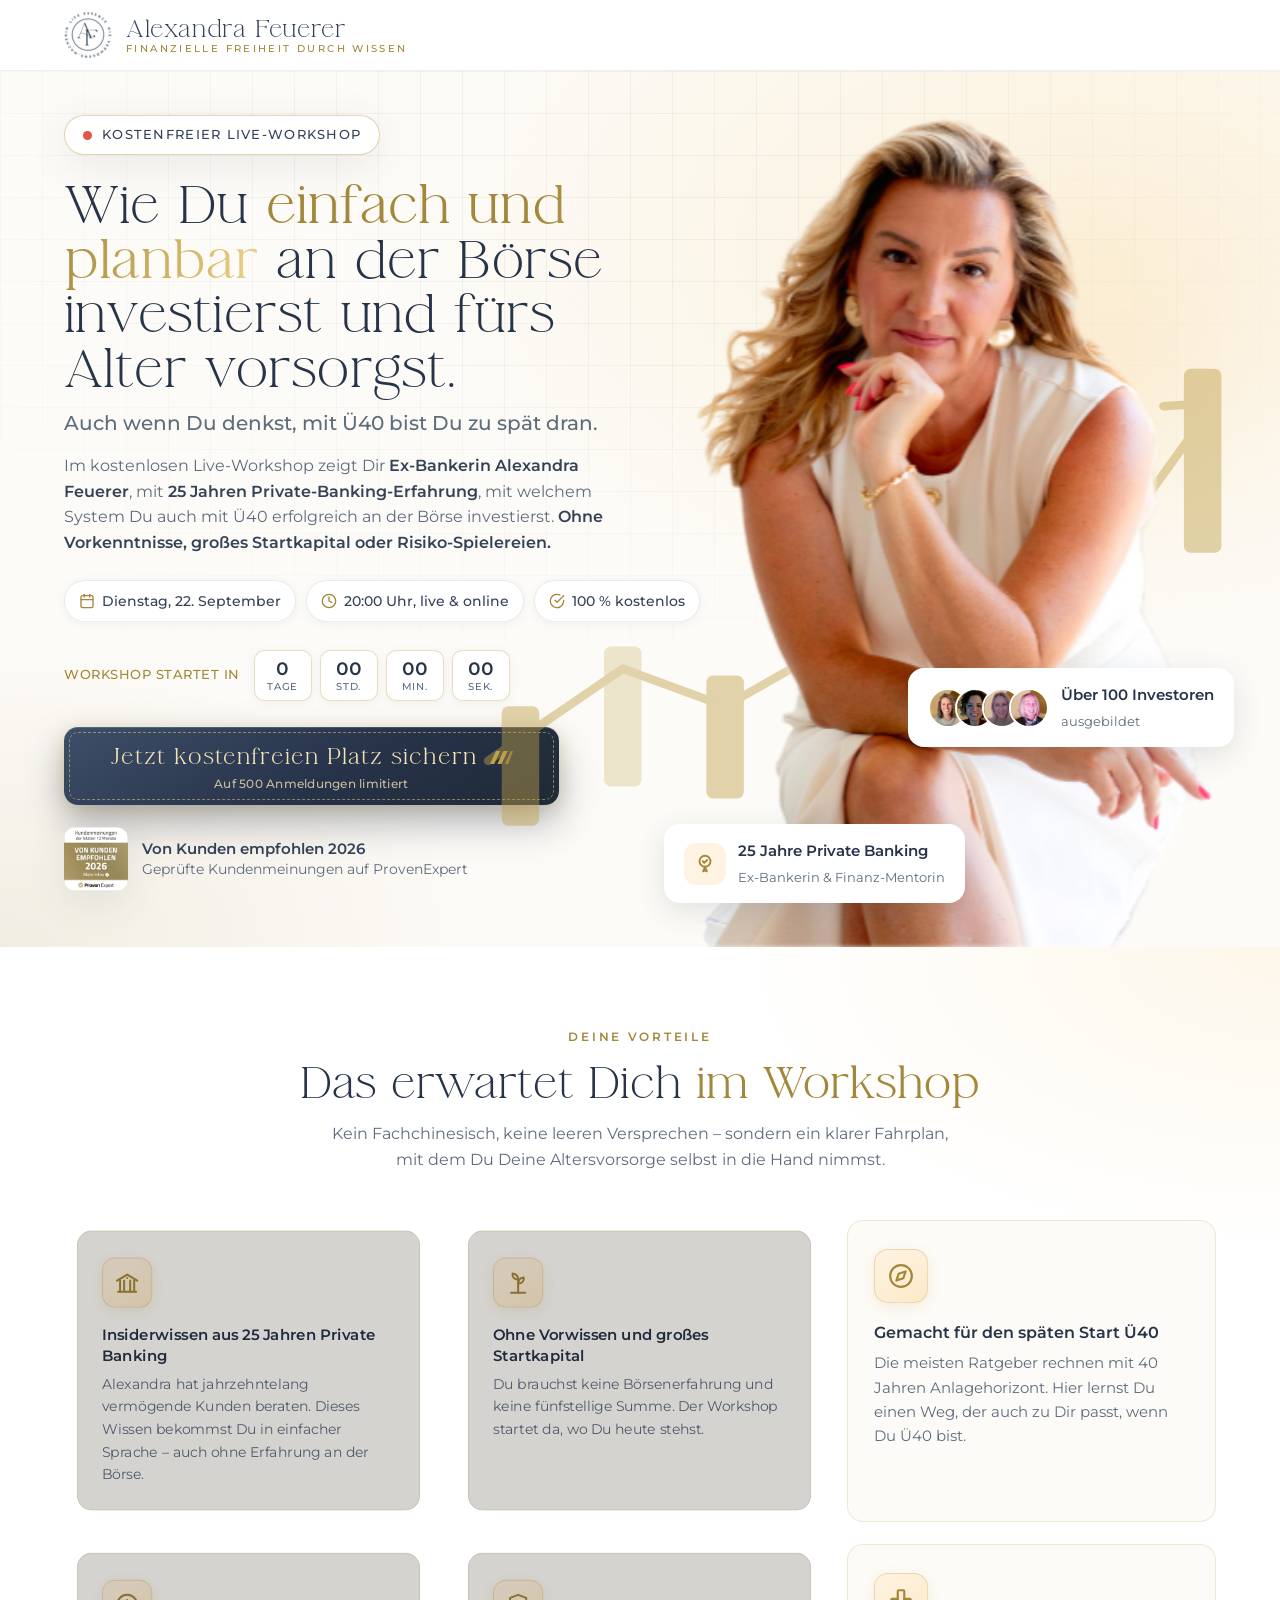
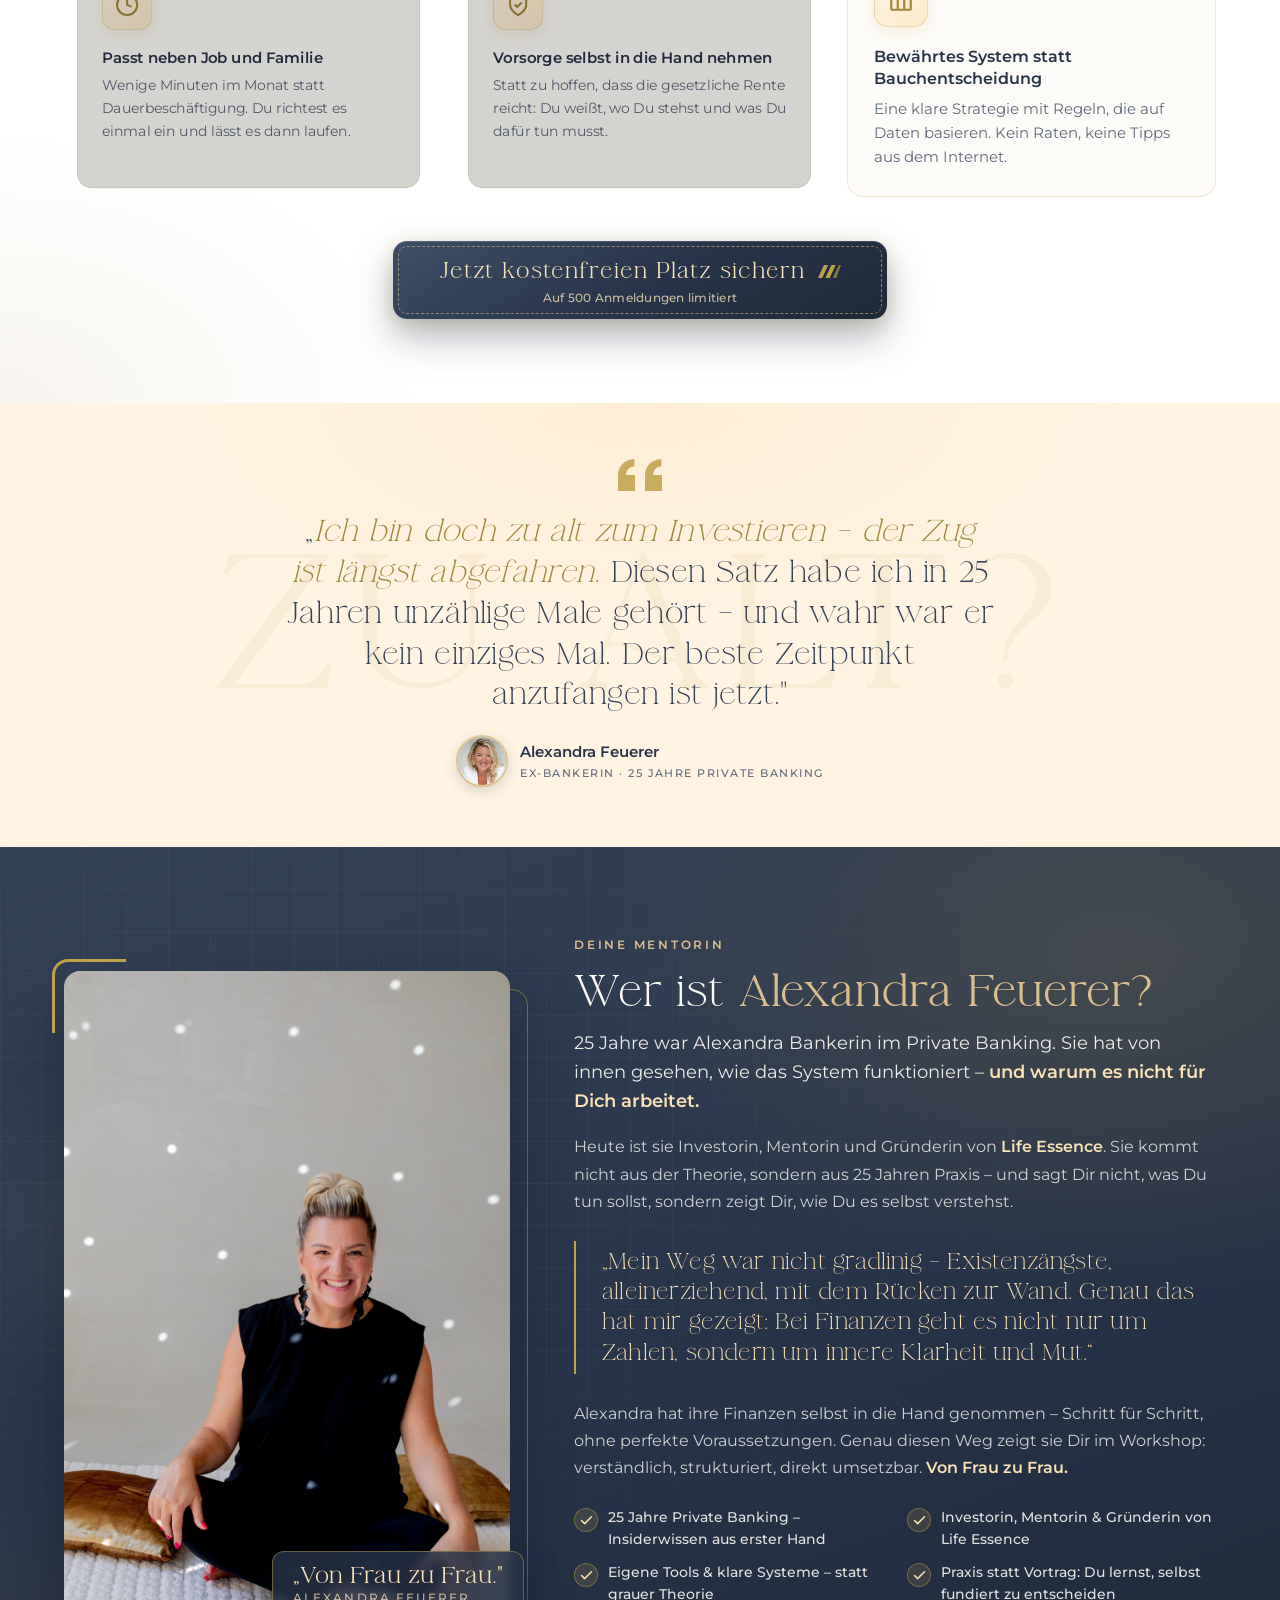
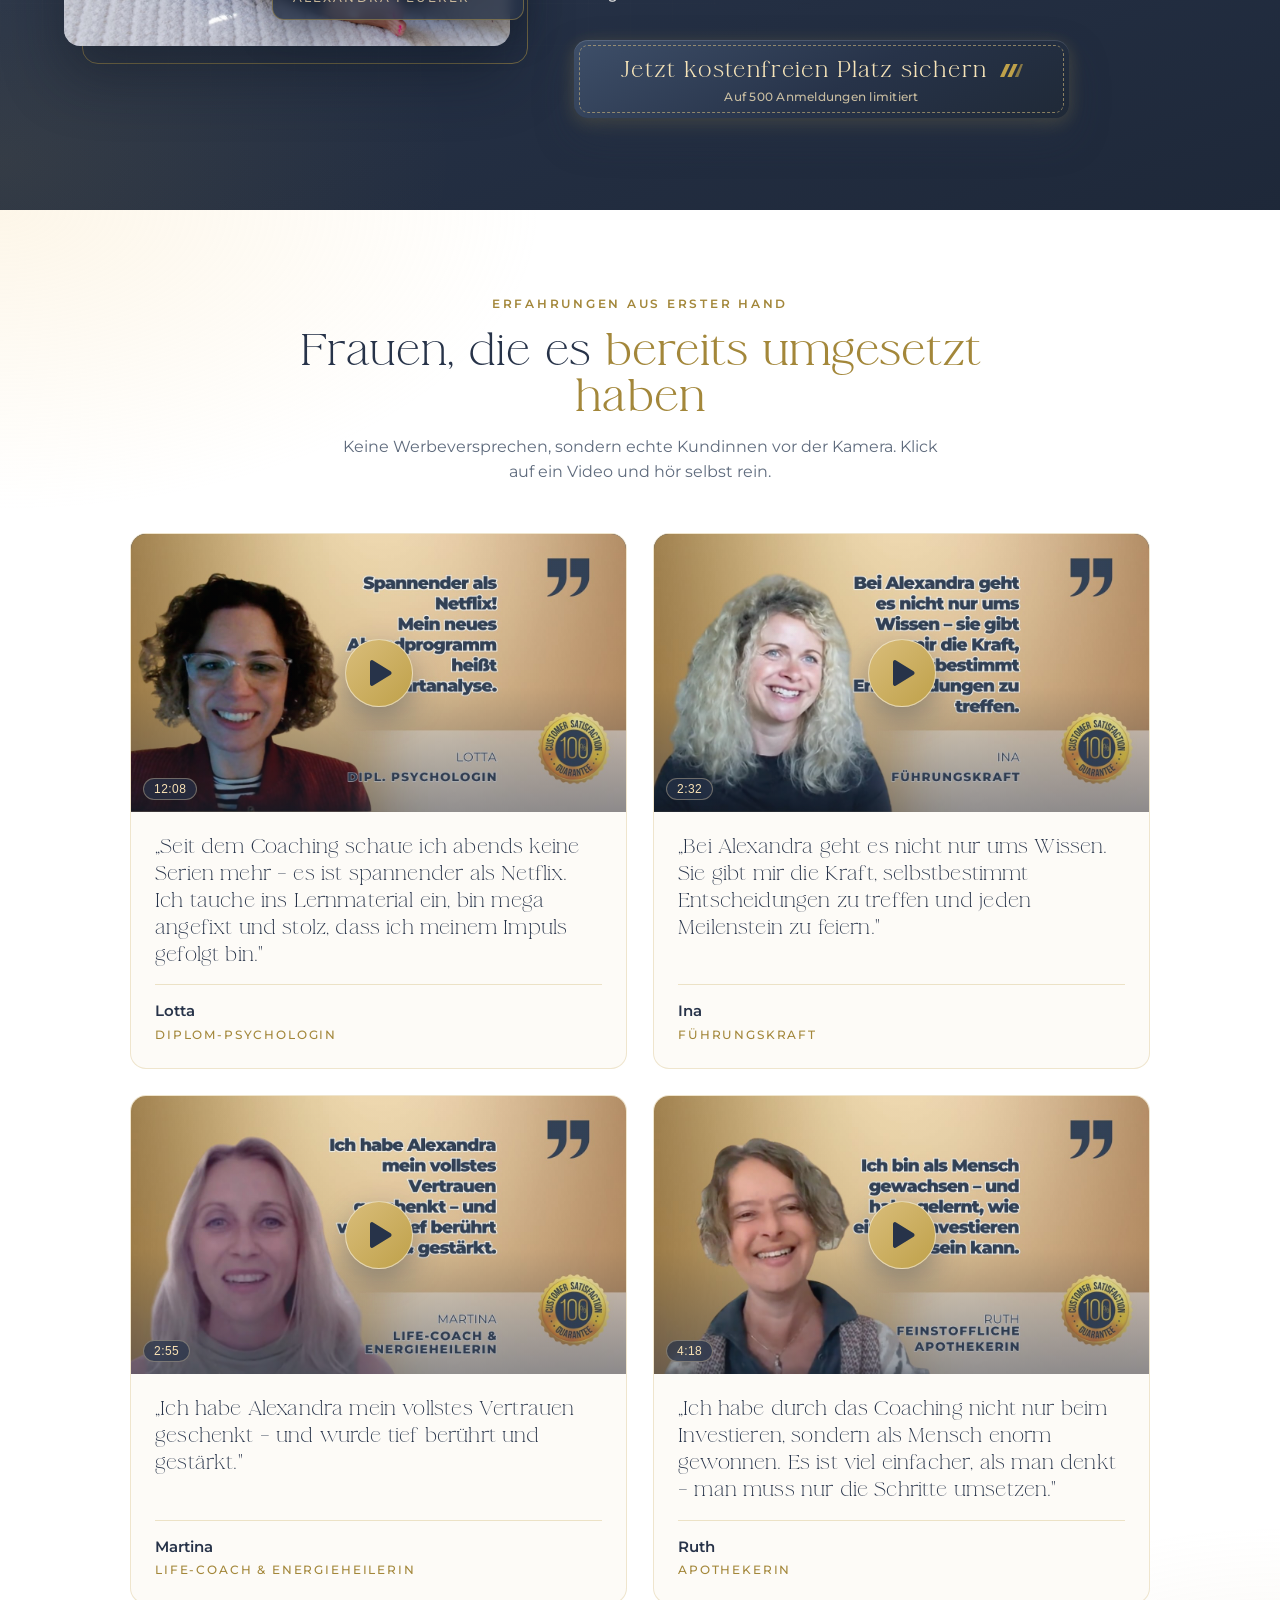
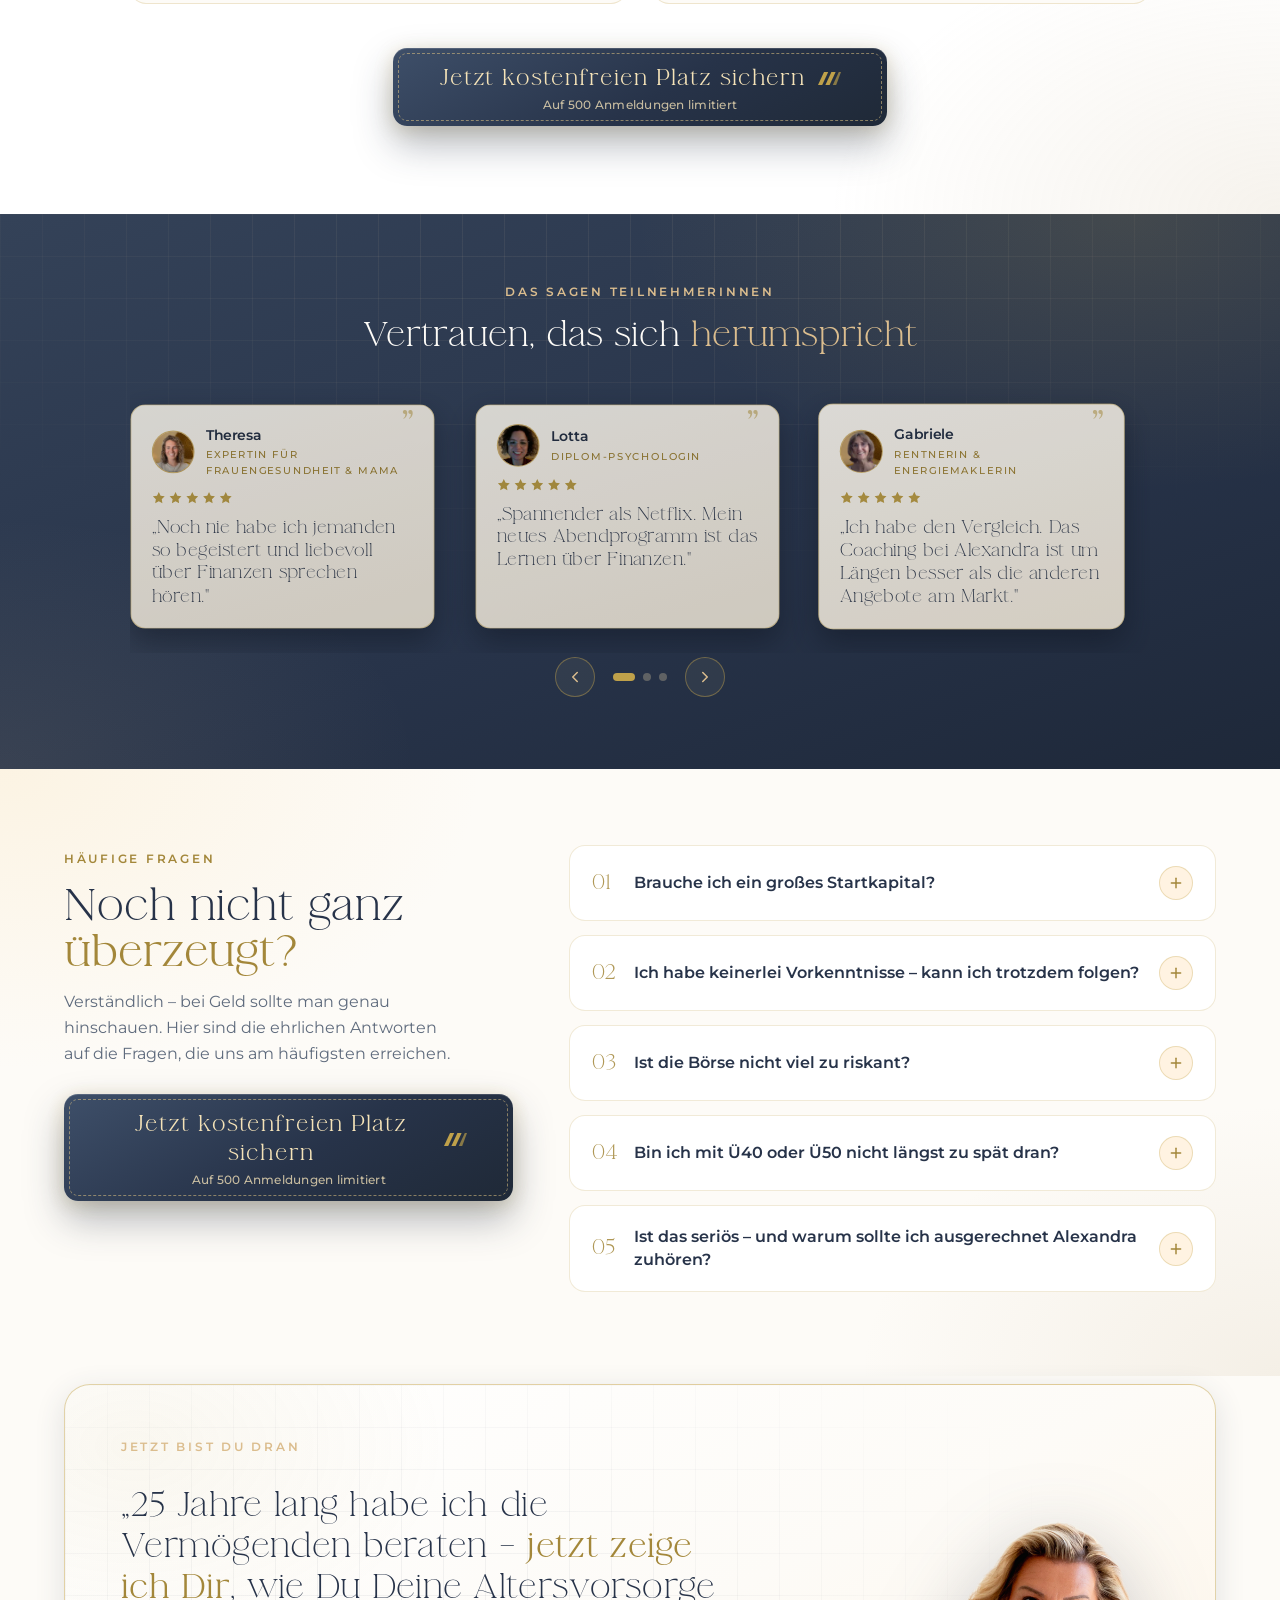
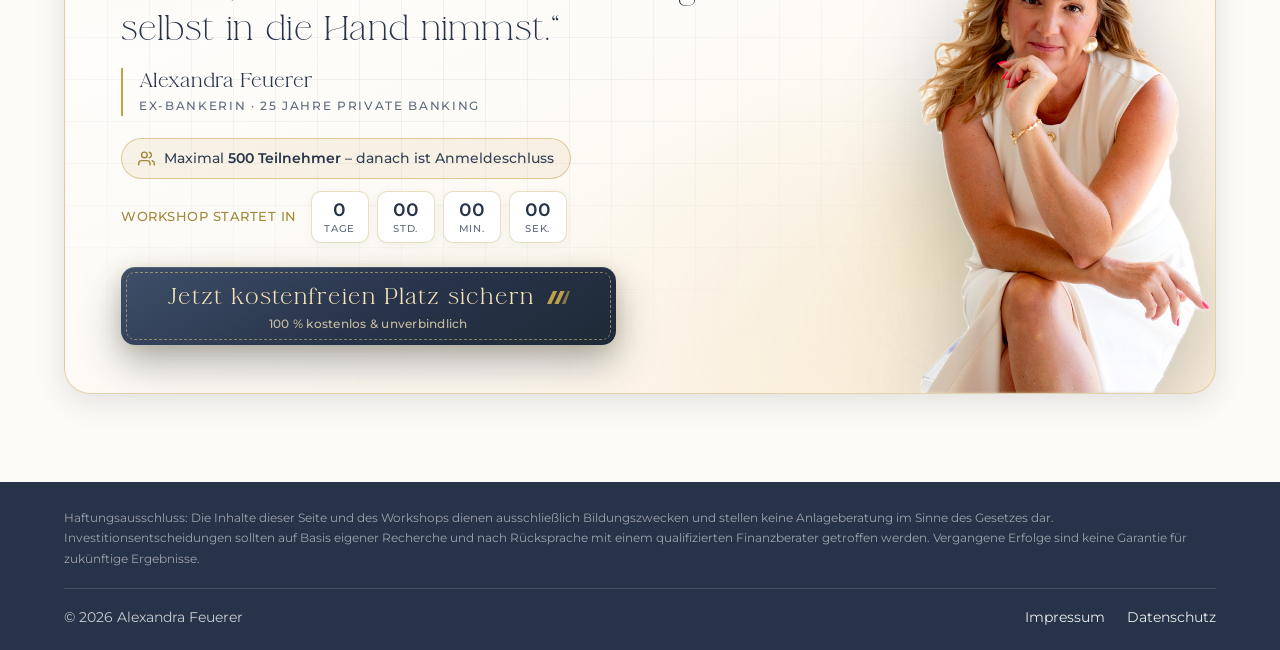
==== commit 56884e4b: "Tracking-Snippet t.alexandra-feuerer.de auf Optin- und Danke-Seite Co-Authored-By: Claude Fable 5 <n" ====
--- a/index.html
+++ b/index.html
@@ -137,8 +137,8 @@
             <img src="assets/img/review-heidi.jpg" alt="" width="40" height="40" loading="lazy">
           </span>
           <span>
-            <span class="float-card__title">Über 2.000 Kunden</span><br>
-            <span class="float-card__sub">in ihrer Laufbahn betreut</span>
+            <span class="float-card__title">Über 100 Investoren</span><br>
+            <span class="float-card__sub">ausgebildet</span>
           </span>
         </div>
 
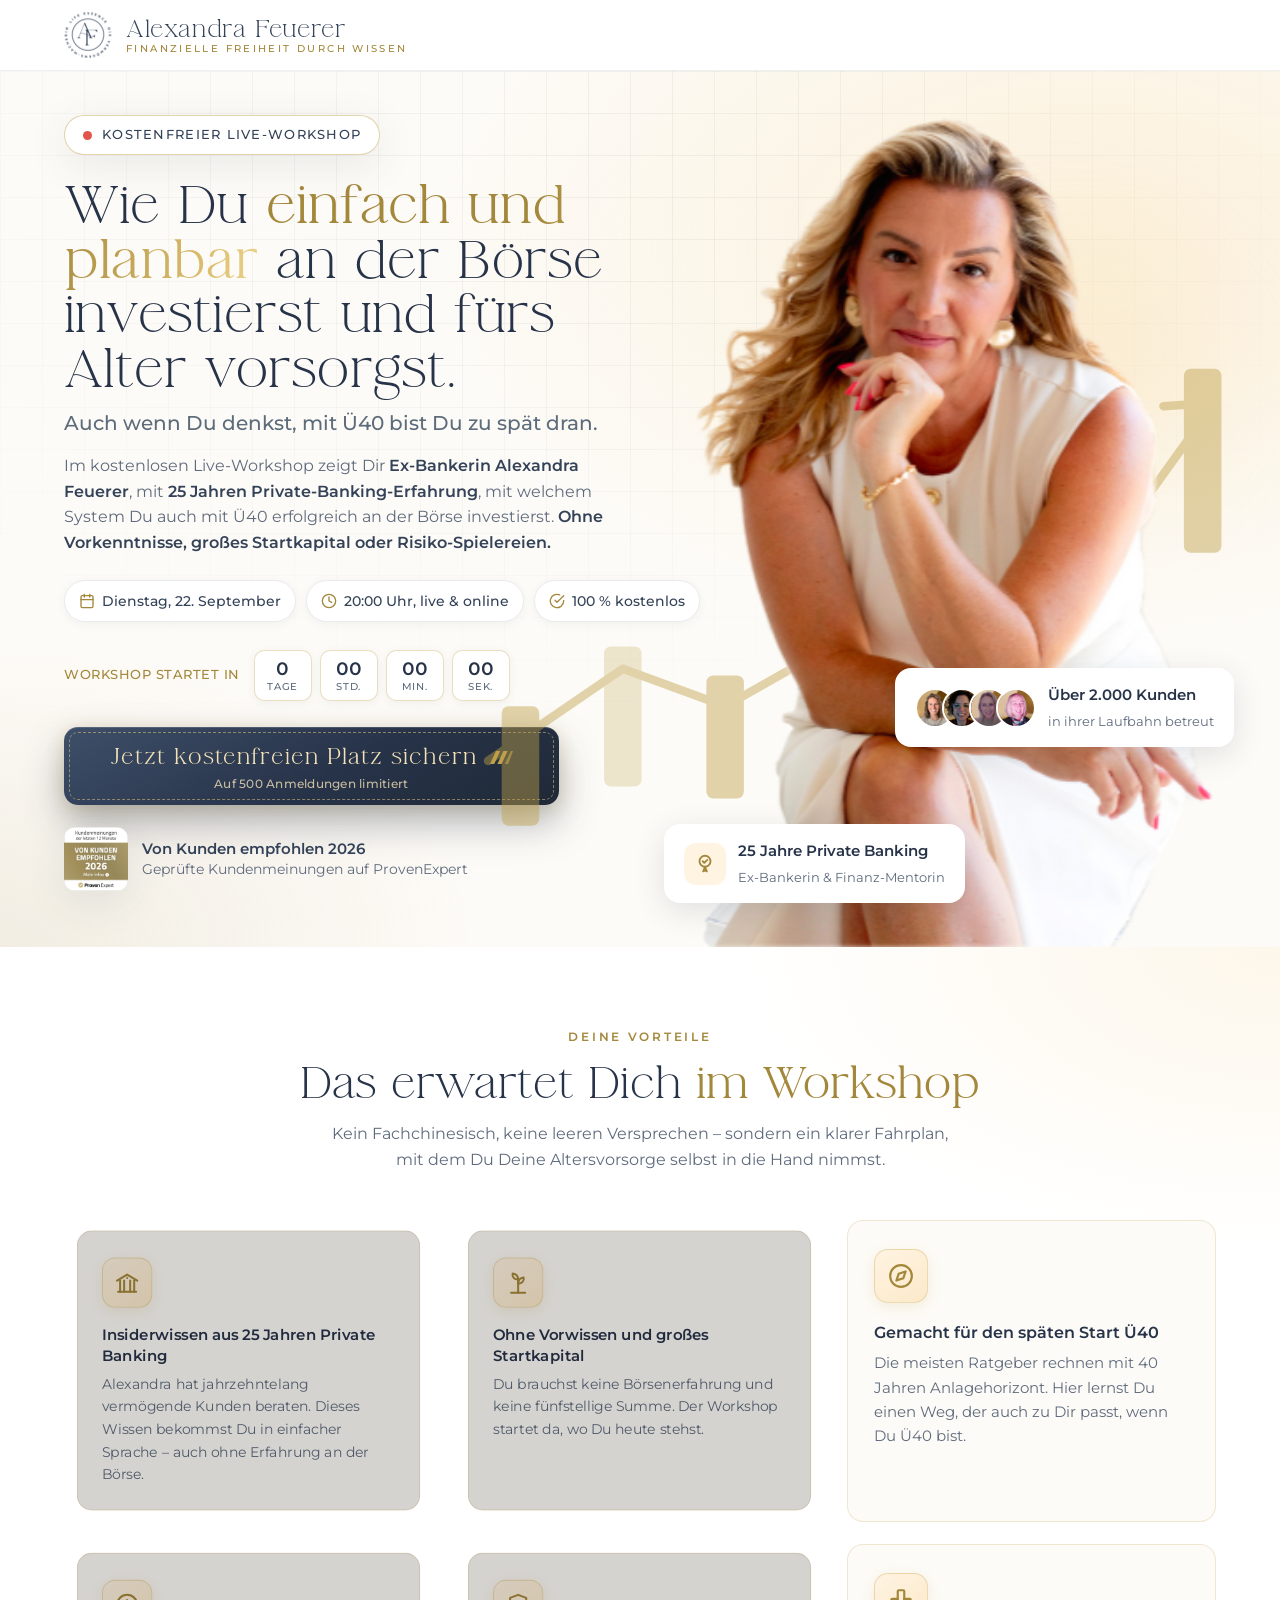
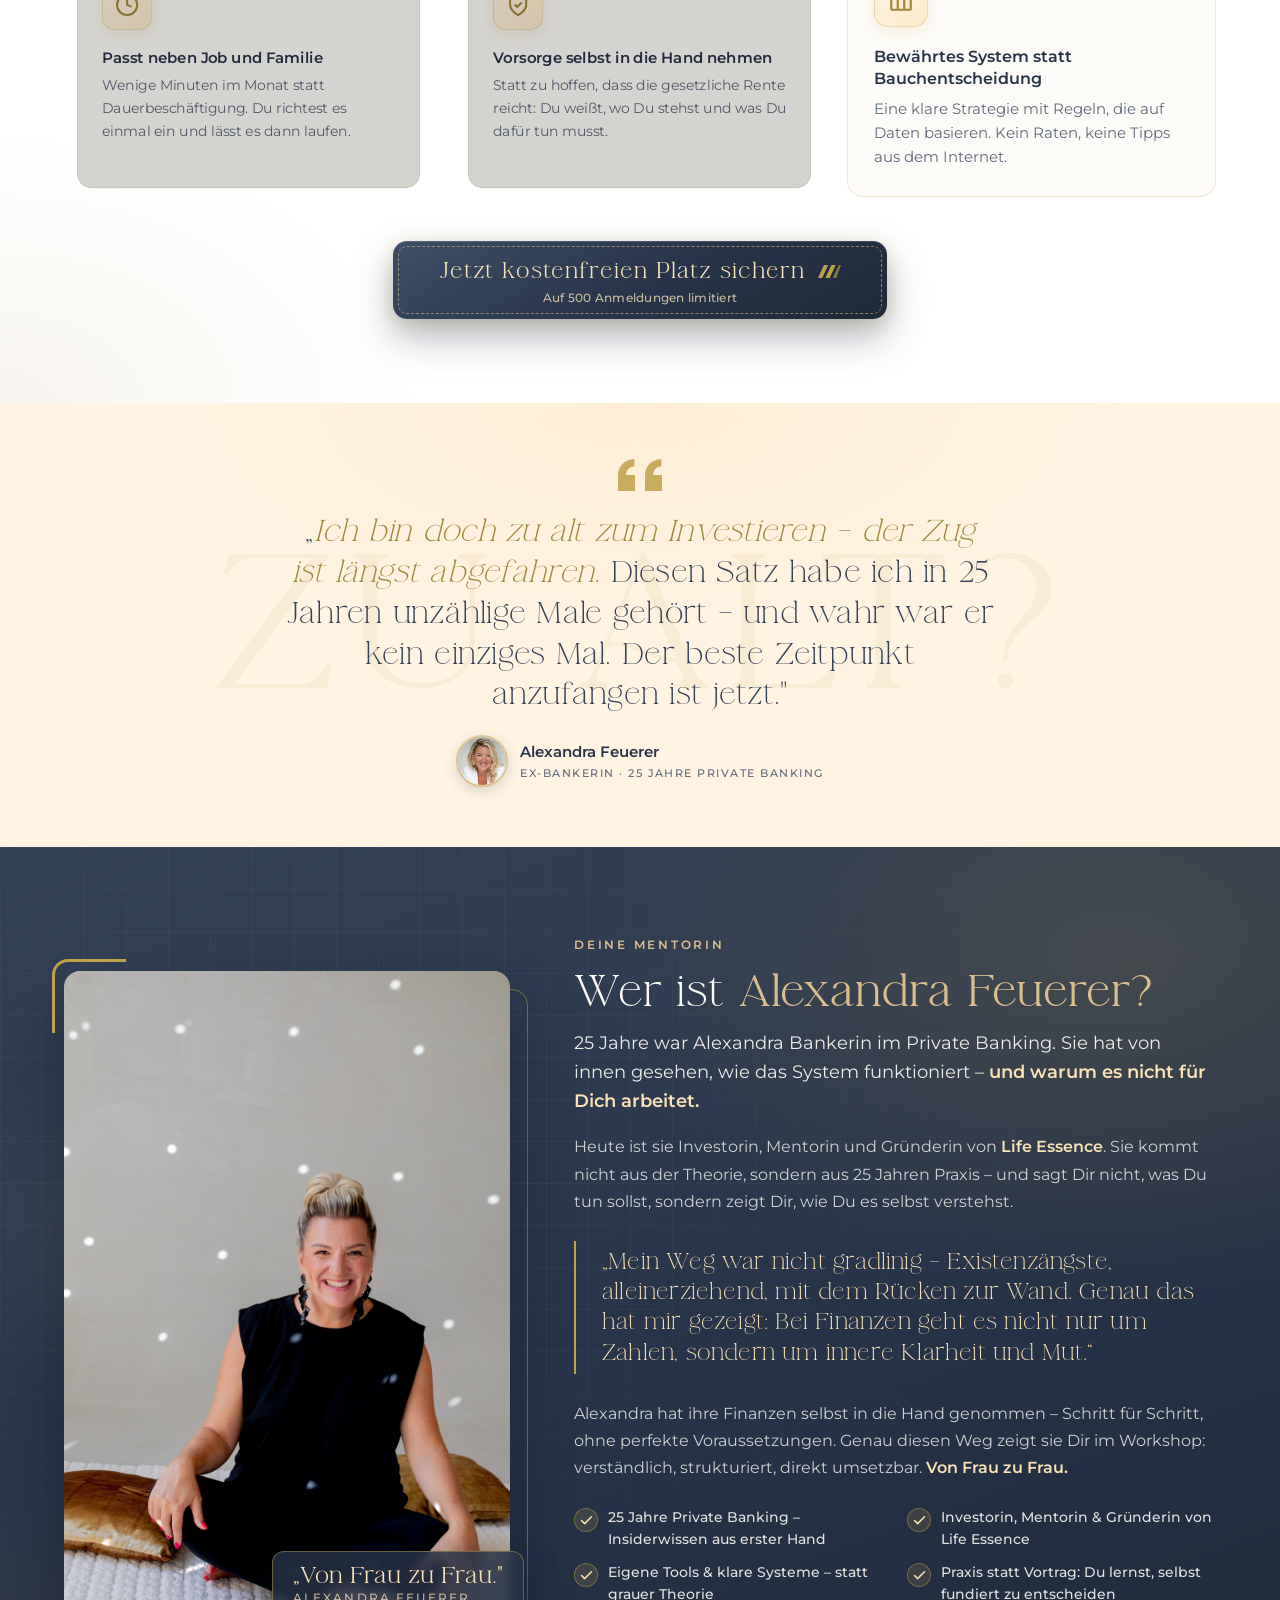
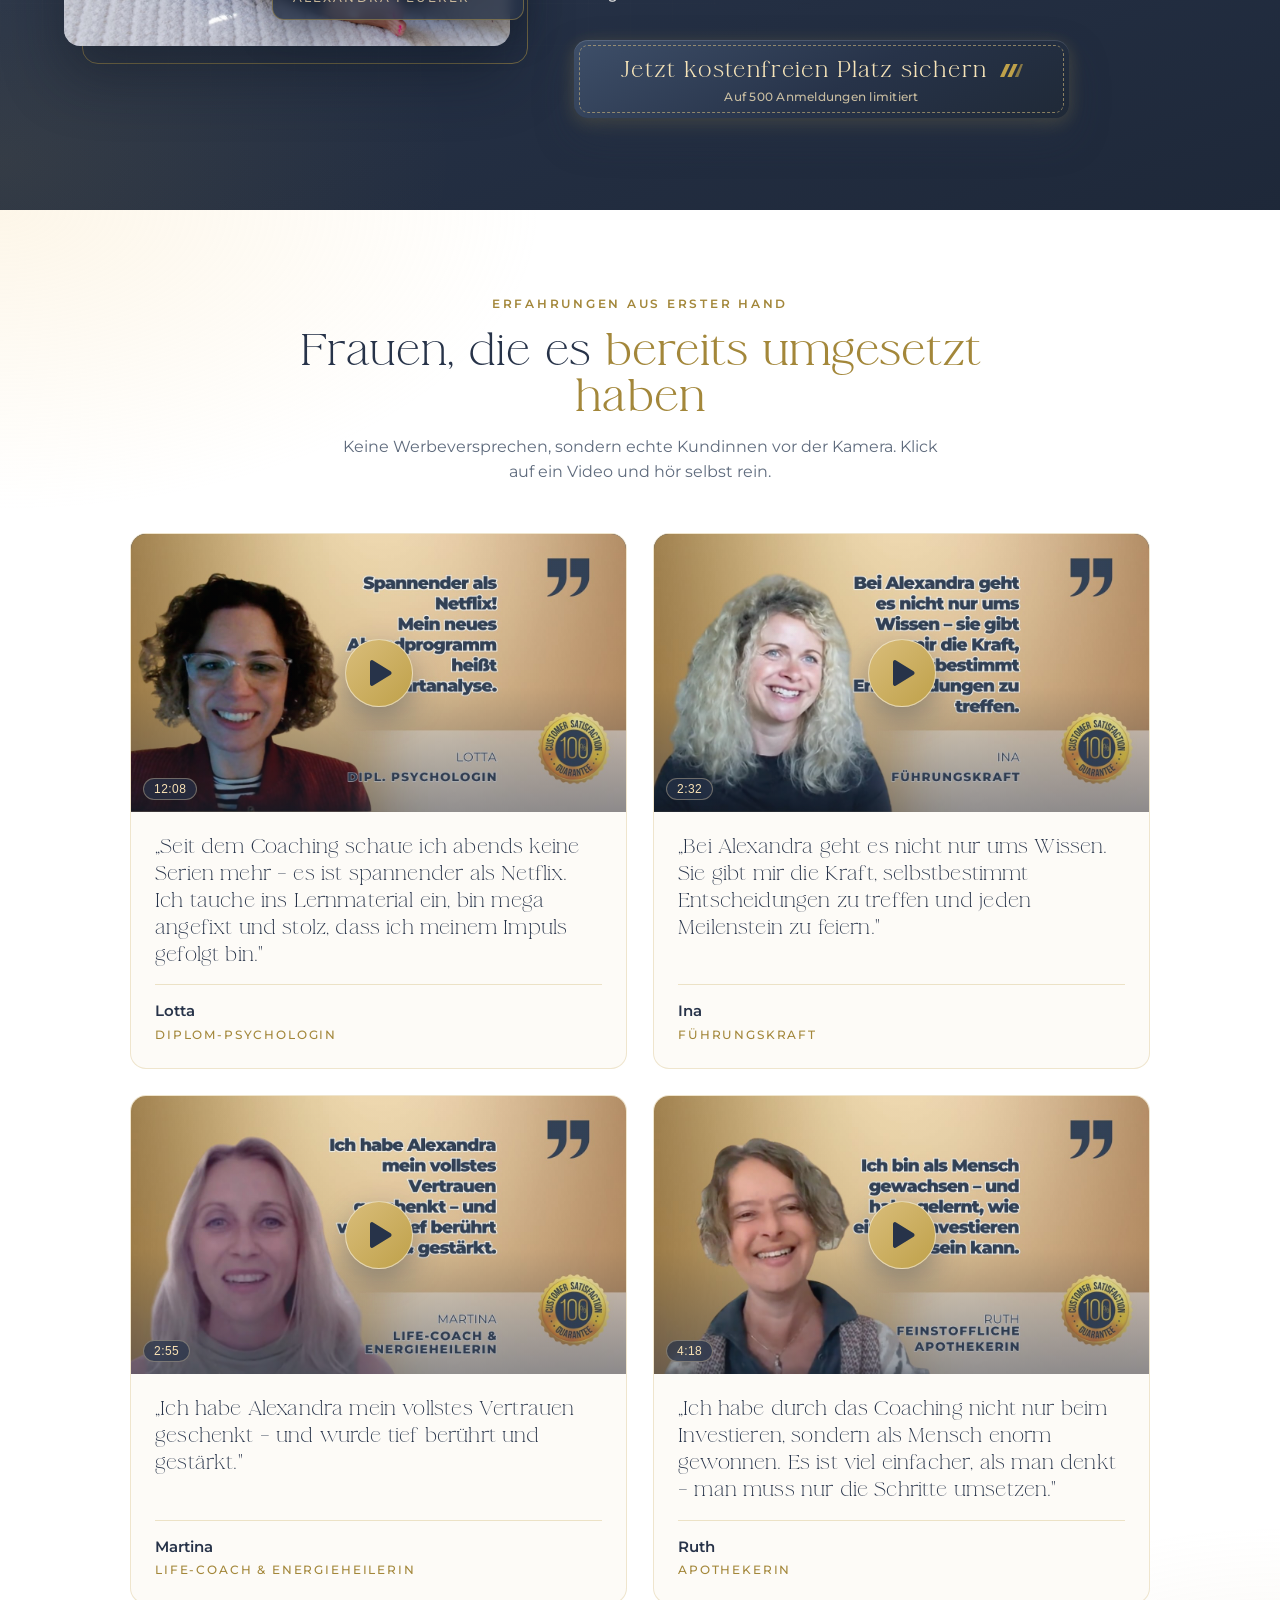
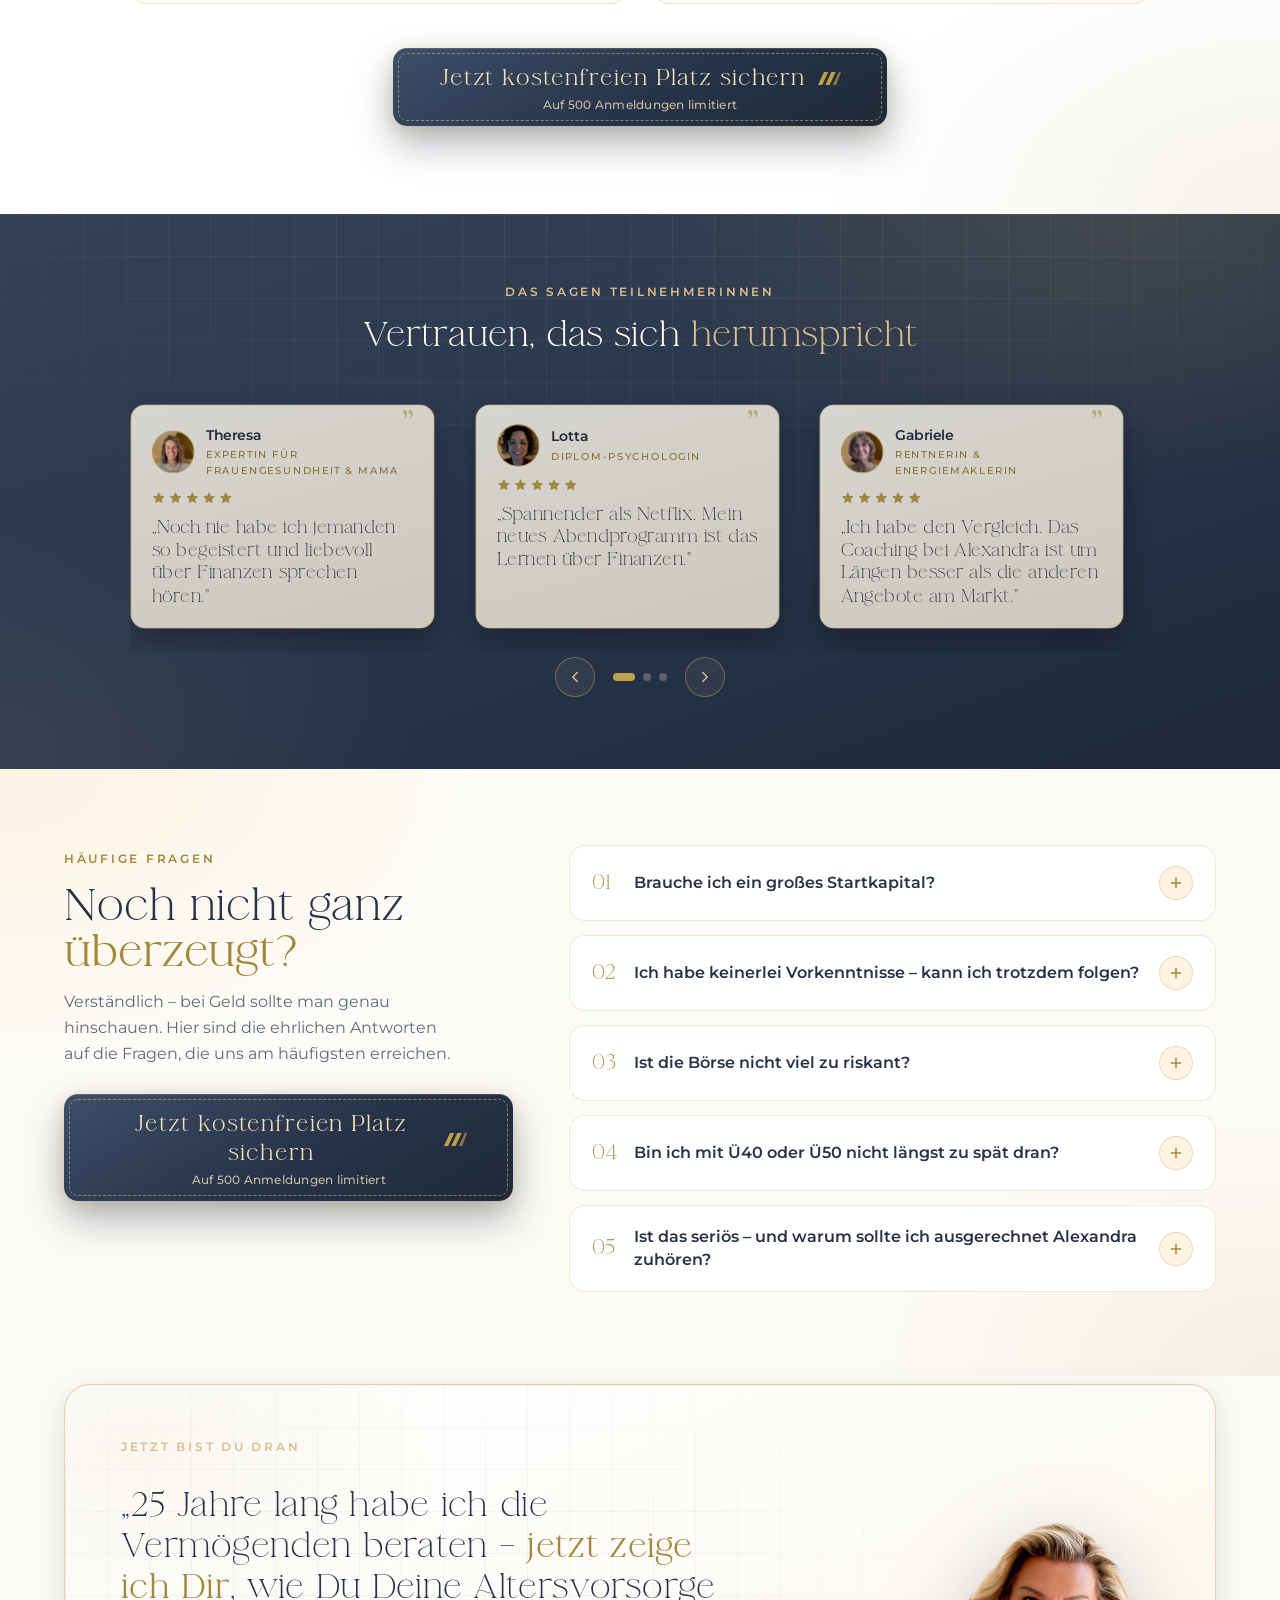
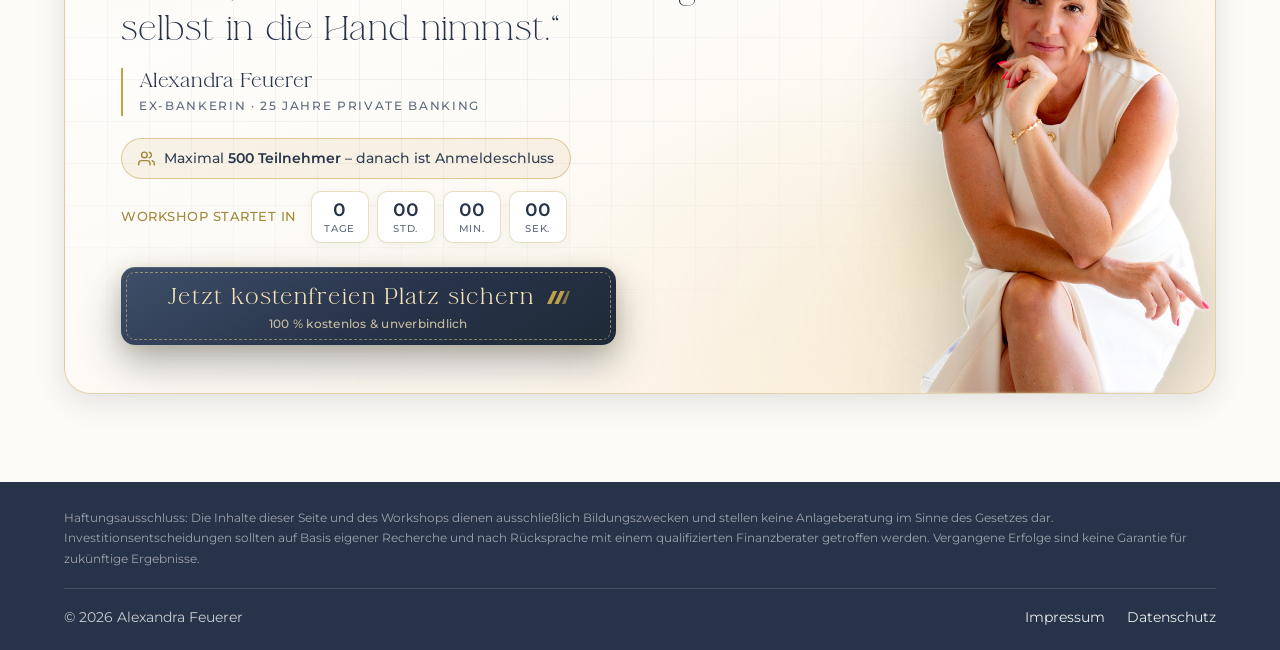
==== commit ee5ef145: "Funnel komplettiert: Umfrage, Terminbuchung, ActiveCampaign-Anbindung - Danke-Seite überarbeitet: Wi" ====
--- a/index.html
+++ b/index.html
@@ -16,7 +16,7 @@
   <link rel="preconnect" href="https://fonts.gstatic.com" crossorigin>
   <link href="https://fonts.googleapis.com/css2?family=Montserrat:wght@400;500;600&display=swap" rel="stylesheet">
   <link rel="preload" href="assets/fonts/LaLuxesSerifPro-Regular.otf" as="font" type="font/otf" crossorigin>
-  <link rel="stylesheet" href="assets/css/main.css">
+  <link rel="stylesheet" href="assets/css/main.css?v=20260819">
 
   <!-- Google Tag Manager: Container-ID eintragen und Kommentar entfernen -->
   <!--
@@ -31,7 +31,7 @@
   <!-- ================= Topbar ================= -->
   <header class="topbar">
     <div class="container topbar__inner">
-      <a class="brand" href="https://www.alexandra-feuerer.de" data-track="brand_logo" data-track-position="topbar">
+      <a class="brand" href="/" data-track="brand_logo" data-track-position="topbar">
         <img class="brand__logo" src="assets/img/logo-blau.svg" alt="Alexandra Feuerer Logo" width="108" height="104">
         <span class="brand__text">
           <span class="brand__name">Alexandra Feuerer</span>
@@ -137,8 +137,8 @@
             <img src="assets/img/review-heidi.jpg" alt="" width="40" height="40" loading="lazy">
           </span>
           <span>
-            <span class="float-card__title">Über 100 Investoren</span><br>
-            <span class="float-card__sub">ausgebildet</span>
+            <span class="float-card__title">Über 2.000 Kunden</span><br>
+            <span class="float-card__sub">in ihrer Laufbahn betreut</span>
           </span>
         </div>
 
@@ -917,6 +917,6 @@
     </div>
   </dialog>
 
-  <script src="assets/js/main.js"></script>
+  <script src="assets/js/main.js?v=20260819"></script>
 </body>
 </html>
--- a/assets/css/main.css
+++ b/assets/css/main.css
@@ -50,6 +50,9 @@
   --cta-grad: linear-gradient(135deg, #d9bd7a 0%, #bfa14a 100%);
   --cta-grad-hover: linear-gradient(135deg, #e2c98c 0%, #c9ab54 100%);
   --live-red: #e2544a;
+  /* WhatsApp-Markenfarbe – nur für die Community-Buttons der Danke-Seite */
+  --wa: #25d366;
+  --wa-deep: #128c7e;
 
   /* Typo – Headlines dünn/medium, nie fett */
   --font-sans: "Montserrat", system-ui, -apple-system, "Segoe UI", sans-serif;
@@ -1584,6 +1587,12 @@
     justify-content: flex-start;
     max-width: none;
     overflow-x: auto;
+    /* Nur horizontal scrollen: ohne das explizite hidden würde overflow-y
+       auf auto rechnen (CSS-Regel bei overflow-x: auto) – der Track ließ
+       sich dann minimal hoch/runter wischen. */
+    overflow-y: hidden;
+    /* Am Ende des Tracks nicht die Seite bzw. die Zurück-Wischgeste auslösen */
+    overscroll-behavior-x: contain;
     scroll-snap-type: x mandatory;
     scrollbar-width: none;
     /* Raum für Hover-Lift (oben) und Karten-Schatten (unten) */
@@ -1598,6 +1607,13 @@
     /* 2 Karten pro Ansicht (1 × gap), ab 900px 3 pro Ansicht */
     flex: 0 0 calc((100% - 18px) / 2);
     scroll-snap-align: start;
+  }
+
+  /* Reveal im Slider ohne Y-Verschiebung (nur Fade): translateY(26px) ragt
+     unten aus dem Scroll-Container heraus – das erzeugte den vertikalen
+     Scroll-Overflow und würde jetzt vom overflow-y: hidden beschnitten. */
+  html[data-js] .reviews__slider .review[data-scroll-reveal] {
+    transform: none;
   }
 
   .reviews__controls {
@@ -2061,7 +2077,8 @@
   gap: 12px;
 }
 
-.form label {
+.form label,
+.quiz__fields label {
   display: block;
   font-size: 0.78rem;
   font-weight: 500;
@@ -2071,7 +2088,9 @@
 }
 
 .form input,
-.form select {
+.form select,
+.quiz__fields input,
+.quiz__fields select {
   font-family: var(--font-sans);
   font-size: 0.95rem;
   font-weight: 400;
@@ -2086,18 +2105,22 @@
 }
 
 .form input:focus,
-.form select:focus {
+.form select:focus,
+.quiz__fields input:focus,
+.quiz__fields select:focus {
   border-color: var(--gold);
   box-shadow: 0 0 0 3px rgba(191, 161, 74, 0.18);
   background: var(--white);
 }
 
-.form input::placeholder {
+.form input::placeholder,
+.quiz__fields input::placeholder {
   color: #9aa4b2;
 }
 
 /* Validierungsfehler */
-.form input.is-invalid {
+.form input.is-invalid,
+.quiz__fields input.is-invalid {
   border-color: #cf4a40;
   background: #fff6f5;
 }
@@ -2110,12 +2133,14 @@
 }
 
 /* Validierungsfehler */
-.form input.is-invalid {
+.form input.is-invalid,
+.quiz__fields input.is-invalid {
   border-color: #c0392b;
   background: #fdf3f2;
 }
 
-.form input.is-invalid:focus {
+.form input.is-invalid:focus,
+.quiz__fields input.is-invalid:focus {
   border-color: #c0392b;
   box-shadow: 0 0 0 3px rgba(192, 57, 43, 0.15);
 }
@@ -2169,45 +2194,704 @@
    Danke-Seite
    ============================================================ */
 
-.thanks {
-  min-height: 60vh;
-  display: flex;
+/* ---- Personalisierung ----
+   [data-name-if] ist standardmäßig aus und wird nur sichtbar, wenn
+   main.js einen plausiblen Vornamen gefunden hat (?vorname=…). */
+[data-name-if] {
+  display: none;
+}
+
+.has-name [data-name-if] {
+  display: inline;
+}
+
+/* ---- Hero der Danke-Seite ----
+   Dreiteiliges Grid: Text und Termin-Block links untereinander,
+   das Video rechts über beide Zeilen. Auf Mobile fällt alles in eine
+   Spalte – das Video liegt dann per DOM-Reihenfolge direkt unter der
+   Überschrift, also noch above the fold. */
+.dhero__inner {
+  position: relative;
+  display: grid;
+  gap: 12px 44px;
+  padding-top: 34px;
+  padding-bottom: 52px;
+}
+
+.badge-done {
+  display: inline-flex;
+  align-items: center;
+  gap: 9px;
+  background: var(--white);
+  border: 1px solid rgba(191, 161, 74, 0.5);
+  border-radius: 999px;
+  padding: 8px 18px;
+  font-size: 0.78rem;
+  font-weight: 600;
+  letter-spacing: 0.12em;
+  text-transform: uppercase;
+  color: var(--navy);
+  box-shadow: 0 4px 16px rgba(191, 161, 74, 0.16);
+}
+
+.badge-done svg {
+  color: var(--gold-deep);
+  flex-shrink: 0;
+}
+
+.dhero h1 {
+  margin: 18px 0 14px;
+  font-size: clamp(1.95rem, 3.2vw, 2.75rem);
+}
+
+/* Glückwunsch-Zeile über der Headline. Steht immer – der Vorname darin
+   (data-name-if) erscheint nur, wenn einer übergeben wurde. */
+.dhero__hello {
+  display: block;
+  margin-bottom: 4px;
+  font-size: 0.56em;
+  color: var(--gold-deep);
+}
+
+.dhero__lead {
+  max-width: 52ch;
+  margin: 0;
+  font-size: 1.02rem;
+  line-height: 1.7;
+  color: var(--text-muted);
+}
+
+.dhero__lead strong {
+  font-weight: 600;
+  color: var(--navy);
+}
+
+/* Organisatorischer Hinweis – bewusst leiser als der Lead */
+.dhero__note {
+  max-width: 52ch;
+  margin: 12px 0 0;
+  font-size: 0.88rem;
+  line-height: 1.6;
+  color: var(--text-muted);
+}
+
+.dhero__meta {
+  padding-bottom: 4px;
+}
+
+/* Termin-Zeile */
+.dhero__when {
+  display: inline-flex;
+  align-items: center;
+  gap: 13px;
+  margin: 22px 0 18px;
+  padding: 13px 20px 13px 16px;
+  background: var(--white);
+  border: 1px solid rgba(191, 161, 74, 0.32);
+  border-left: 3px solid var(--gold);
+  border-radius: 12px;
+  box-shadow: 0 6px 22px rgba(52, 66, 88, 0.07);
+}
+
+.dhero__when-icon {
+  display: flex;
+  color: var(--gold-deep);
+  flex-shrink: 0;
+}
+
+.dhero__when-text {
+  display: flex;
+  flex-direction: column;
+  gap: 2px;
+}
+
+.dhero__when-text strong {
+  font-weight: 600;
+  font-size: 0.98rem;
+  color: var(--navy-deep);
+}
+
+.dhero__when-text span {
+  font-size: 0.8rem;
+  color: var(--text-muted);
+}
+
+.dhero__cta {
+  margin-top: 4px;
+}
+
+/* Video-Spalte */
+.dhero__video {
+  position: relative;
+  align-self: center;
+}
+
+/* Bewusst kein Flex: Der personalisierte Teil (" für Dich, Anna") würde
+   sonst zu einem eigenen Flex-Item und in eine neue Zeile rutschen. */
+.dhero__video-label {
+  margin: 0 0 10px;
+  font-size: 0.82rem;
+  font-weight: 600;
+  line-height: 1.5;
+  letter-spacing: 0.04em;
+  color: var(--navy);
+}
+
+.dhero__video-dot {
+  display: inline-block;
+  vertical-align: middle;
+  width: 8px;
+  height: 8px;
+  margin: -2px 9px 0 0;
+  border-radius: 50%;
+  background: var(--live-red);
+  box-shadow: 0 0 0 4px rgba(226, 84, 74, 0.16);
+}
+
+.dhero__video-note {
+  margin: 12px 0 0;
+  font-size: 0.84rem;
+  line-height: 1.55;
+  color: var(--text-muted);
+}
+
+/* ---- Video-Player (Click-to-Play) ----
+   Eigenes Präfix, weil die Danke-Seite 16:9- und 1:1-Videos mischt.
+   main.js baut beim Klick .vplayer__media--playing + .vplayer__iframe. */
+.vplayer {
+  position: relative;
+  border-radius: 18px;
+  overflow: hidden;
+  background: var(--navy-deep);
+  border: 1px solid rgba(191, 161, 74, 0.35);
+  box-shadow: 0 18px 46px rgba(39, 51, 73, 0.24);
+}
+
+.vplayer__media {
+  position: relative;
+  display: block;
+  width: 100%;
+  aspect-ratio: 16 / 9;
+  padding: 0;
+  border: 0;
+  background: var(--navy-deep);
+  cursor: pointer;
+  overflow: hidden;
+}
+
+.vplayer--portrait .vplayer__media {
+  aspect-ratio: 9 / 16;
+}
+
+.vplayer__thumb {
+  width: 100%;
+  height: 100%;
+  object-fit: cover;
+  display: block;
+  transition: transform 0.5s ease;
+}
+
+.vplayer__media:hover .vplayer__thumb,
+.vplayer__media:focus-visible .vplayer__thumb {
+  transform: scale(1.04);
+}
+
+.vplayer__media::after {
+  content: "";
+  position: absolute;
+  inset: 0;
+  background: linear-gradient(to top, rgba(39, 51, 73, 0.5), transparent 45%);
+  pointer-events: none;
+}
+
+.vplayer__media:focus-visible {
+  outline: 3px solid var(--gold);
+  outline-offset: -3px;
+}
+
+.vplayer__play {
+  position: absolute;
+  top: 50%;
+  left: 50%;
+  transform: translate(-50%, -50%);
+  width: 66px;
+  height: 66px;
+  display: flex;
+  align-items: center;
+  justify-content: center;
+  padding-left: 5px;
+  border-radius: 50%;
+  background: var(--cta-grad);
+  color: var(--navy-deep);
+  box-shadow: 0 8px 26px rgba(39, 51, 73, 0.45);
+  transition: transform 0.2s ease, box-shadow 0.2s ease;
+  z-index: 1;
+}
+
+.vplayer--portrait .vplayer__play {
+  width: 54px;
+  height: 54px;
+}
+
+.vplayer__media:hover .vplayer__play,
+.vplayer__media:focus-visible .vplayer__play {
+  transform: translate(-50%, -50%) scale(1.08);
+  box-shadow: 0 12px 32px rgba(39, 51, 73, 0.55);
+}
+
+.vplayer__duration {
+  position: absolute;
+  right: 10px;
+  bottom: 10px;
+  padding: 4px 9px;
+  border-radius: 6px;
+  background: rgba(39, 51, 73, 0.82);
+  color: var(--champagne-light);
+  font-size: 0.72rem;
+  font-weight: 500;
+  font-variant-numeric: tabular-nums;
+  z-index: 1;
+}
+
+.vplayer__media--playing {
+  position: relative;
+  width: 100%;
+  aspect-ratio: 16 / 9;
+}
+
+.vplayer--portrait .vplayer__media--playing {
+  aspect-ratio: 9 / 16;
+}
+
+.vplayer__iframe {
+  position: absolute;
+  inset: 0;
+  width: 100%;
+  height: 100%;
+  border: 0;
+}
+
+/* ---- Trust-Band unter dem Hero ---- */
+.trustrow {
+  background: var(--white);
+  border-top: 1px solid rgba(191, 161, 74, 0.2);
+  border-bottom: 1px solid rgba(191, 161, 74, 0.2);
+}
+
+.trustrow__inner {
+  display: flex;
+  align-items: center;
+  justify-content: center;
+  flex-wrap: wrap;
+  gap: 20px 34px;
+  padding-top: 20px;
+  padding-bottom: 20px;
+}
+
+.trustrow__seal {
+  width: 62px;
+  height: 62px;
+  object-fit: contain;
+  border-radius: 8px;
+  flex-shrink: 0;
+}
+
+.trustrow__facts {
+  display: flex;
+  flex-wrap: wrap;
+  justify-content: center;
+  gap: 16px 30px;
+}
+
+.trustfact {
+  display: flex;
+  flex-direction: column;
   align-items: center;
   text-align: center;
-}
-
-.thanks__card {
-  max-width: 620px;
-  margin: 56px auto;
+  padding: 0 4px;
+}
+
+.trustfact__num {
+  font-family: var(--font-serif);
+  font-size: 1.5rem;
+  font-weight: 500;
+  line-height: 1.1;
+  color: var(--gold-deep);
+}
+
+.trustfact__sub {
+  font-size: 0.6em;
+  color: var(--text-muted);
+}
+
+.trustfact__label {
+  font-size: 0.76rem;
+  letter-spacing: 0.03em;
+  color: var(--text-muted);
+}
+
+/* ---- Die drei nächsten Schritte ---- */
+.steps {
+  padding: 68px 0 74px;
+  background:
+    radial-gradient(700px 400px at 80% 0%, rgba(249, 226, 181, 0.32), transparent 65%),
+    var(--cream);
+}
+
+.steps__head {
+  text-align: center;
+  margin-bottom: 26px;
+}
+
+/* Fortschritt über den drei Karten – macht sichtbar, was noch offen ist */
+.steps__progress {
+  max-width: 380px;
+  margin: 0 auto 34px;
+  text-align: center;
+}
+
+.steps__bar {
+  height: 7px;
+  border-radius: 999px;
+  background: rgba(52, 66, 88, 0.1);
+  overflow: hidden;
+}
+
+.steps__bar-fill {
+  display: block;
+  width: 0;
+  height: 100%;
+  border-radius: 999px;
+  background: var(--cta-grad);
+  transition: width 0.45s cubic-bezier(0.22, 0.9, 0.3, 1);
+}
+
+.steps__count {
+  margin: 10px 0 0;
+  font-size: 0.84rem;
+  color: var(--text-muted);
+}
+
+.steps__count strong {
+  font-weight: 600;
+  color: var(--gold-deep);
+}
+
+.steps__list {
+  list-style: none;
+  margin: 0;
+  padding: 0;
+  display: flex;
+  flex-direction: column;
+  gap: 18px;
+  max-width: 860px;
+  margin-inline: auto;
+}
+
+.step {
+  position: relative;
+  display: grid;
+  grid-template-columns: auto minmax(0, 1fr);
+  gap: 20px;
+  padding: 26px 30px;
   background: var(--white);
-  border-radius: 20px;
-  padding: 48px 40px;
+  border: 1px solid rgba(191, 161, 74, 0.24);
+  border-radius: 18px;
+  box-shadow: var(--shadow-soft);
+  transition: border-color 0.25s ease, box-shadow 0.25s ease, transform 0.25s ease;
+}
+
+.step:hover {
+  transform: translateY(-2px);
   box-shadow: var(--shadow-card);
 }
 
-.thanks__icon {
-  width: 64px;
-  height: 64px;
-  margin: 0 auto 20px;
-  border-radius: 50%;
-  background: var(--cream-warm);
-  color: var(--gold-deep);
+.step__num {
   display: flex;
   align-items: center;
   justify-content: center;
-}
-
-.thanks h1 {
+  width: 44px;
+  height: 44px;
+  border-radius: 50%;
+  background: linear-gradient(150deg, #3e4f69 0%, #273349 100%);
+  color: var(--champagne-light);
   font-family: var(--font-serif);
+  font-size: 1.25rem;
+  font-weight: 500;
+  flex-shrink: 0;
+  transition: background 0.3s ease, color 0.3s ease;
+}
+
+/* Erledigt-Haken oben rechts – erscheint erst nach dem Klick */
+.step__check {
+  position: absolute;
+  top: 18px;
+  right: 20px;
+  display: flex;
+  align-items: center;
+  justify-content: center;
+  width: 26px;
+  height: 26px;
+  border-radius: 50%;
+  background: var(--cta-grad);
+  color: var(--navy-deep);
+  opacity: 0;
+  transform: scale(0.5);
+  transition: opacity 0.25s ease, transform 0.3s cubic-bezier(0.34, 1.6, 0.64, 1);
+}
+
+.step.is-done {
+  border-color: rgba(191, 161, 74, 0.6);
+  background: linear-gradient(180deg, var(--cream-warm) 0%, var(--white) 60%);
+}
+
+.step.is-done .step__check {
+  opacity: 1;
+  transform: scale(1);
+}
+
+.step.is-done .step__num {
+  background: var(--cta-grad);
+  color: var(--navy-deep);
+}
+
+.step__title {
+  margin: 2px 0 8px;
+  padding-right: 34px;
+  font-family: var(--font-serif);
+  font-size: 1.28rem;
+  font-weight: 500;
+  line-height: 1.3;
+  color: var(--navy-deep);
+}
+
+.step__text {
+  margin: 0 0 10px;
+  font-size: 0.94rem;
+  line-height: 1.65;
+  color: var(--text-muted);
+}
+
+.step__meta {
+  margin: 0 0 16px;
+  font-size: 0.78rem;
+  font-weight: 500;
+  letter-spacing: 0.06em;
+  text-transform: uppercase;
+  color: var(--gold-deep);
+}
+
+.step__actions {
+  display: flex;
+  flex-wrap: wrap;
+  gap: 10px;
+}
+
+/* ---- Buttons: Kalender + WhatsApp ---- */
+.btn-cal {
+  display: inline-flex;
+  align-items: center;
+  gap: 8px;
+  padding: 11px 18px;
+  border-radius: 11px;
+  background: var(--white);
+  border: 1px solid rgba(52, 66, 88, 0.18);
+  color: var(--navy-deep);
+  font-family: var(--font-sans);
+  font-size: 0.88rem;
+  font-weight: 500;
+  text-decoration: none;
+  cursor: pointer;
+  transition: transform 0.15s ease, border-color 0.15s ease, box-shadow 0.15s ease;
+}
+
+.btn-cal svg {
+  color: var(--gold-deep);
+  flex-shrink: 0;
+}
+
+.btn-cal:hover {
+  transform: translateY(-2px);
+  border-color: var(--gold);
+  box-shadow: 0 8px 20px rgba(52, 66, 88, 0.12);
+}
+
+.btn-cal:focus-visible {
+  outline: 3px solid rgba(191, 161, 74, 0.6);
+  outline-offset: 2px;
+}
+
+.btn-cal--solid {
+  background: linear-gradient(150deg, #3e4f69 0%, #273349 100%);
+  border-color: transparent;
+  color: var(--champagne-light);
+}
+
+.btn-cal--solid svg {
+  color: var(--champagne-light);
+}
+
+.btn-wa {
+  display: inline-flex;
+  align-items: center;
+  gap: 10px;
+  padding: 12px 22px;
+  border-radius: 11px;
+  background: linear-gradient(150deg, var(--wa) 0%, var(--wa-deep) 100%);
+  border: 0;
+  color: var(--white);
+  font-family: var(--font-sans);
+  font-size: 0.92rem;
+  font-weight: 600;
+  text-decoration: none;
+  cursor: pointer;
+  box-shadow: 0 10px 26px rgba(18, 140, 126, 0.28);
+  transition: transform 0.15s ease, box-shadow 0.15s ease;
+}
+
+.btn-wa:hover {
+  transform: translateY(-2px);
+  box-shadow: 0 14px 32px rgba(18, 140, 126, 0.38);
+}
+
+.btn-wa:focus-visible {
+  outline: 3px solid rgba(18, 140, 126, 0.55);
+  outline-offset: 3px;
+}
+
+.btn-wa--lg {
+  padding: 16px 30px;
+  font-size: 1rem;
+}
+
+/* ---- Antwort-Videos (dunkles Band, damit die Videos herausstechen) ---- */
+.answers {
+  position: relative;
+  padding: 66px 0 72px;
+  background:
+    radial-gradient(760px 420px at 15% 0%, rgba(93, 108, 123, 0.34), transparent 62%),
+    var(--navy-deep);
+  overflow: clip;
+}
+
+.answers__head {
+  text-align: center;
+  margin-bottom: 36px;
+}
+
+.answers__sub {
+  max-width: 560px;
+  margin: 0 auto;
+  font-size: 0.98rem;
+  line-height: 1.65;
+  color: rgba(255, 255, 255, 0.72);
+}
+
+.answers__grid {
+  display: grid;
+  grid-template-columns: repeat(5, minmax(0, 1fr));
+  gap: 20px;
+}
+
+.answer {
+  display: flex;
+  flex-direction: column;
+}
+
+.answer .vplayer {
+  border-color: rgba(191, 161, 74, 0.45);
+  box-shadow: 0 14px 34px rgba(15, 22, 35, 0.45);
+}
+
+.answer__q {
+  margin: 14px 2px 0;
+  font-family: var(--font-serif);
+  font-size: 1.02rem;
   font-weight: 400;
-  font-size: 1.9rem;
-  margin: 0 0 12px;
+  line-height: 1.35;
+  text-align: center;
+  color: var(--champagne-light);
+}
+
+/* ---- Abschluss: WhatsApp-Community (helle Box, kein dunkles Band) ---- */
+.wacta {
+  padding: 68px 0 76px;
+  background:
+    radial-gradient(680px 380px at 20% 100%, rgba(205, 186, 153, 0.26), transparent 62%),
+    var(--cream);
+}
+
+.wacta__box {
+  position: relative;
+  display: grid;
+  grid-template-columns: minmax(0, 1fr) auto;
+  align-items: end;
+  gap: 24px;
+  max-width: 940px;
+  margin: 0 auto;
+  padding: 40px 44px 40px;
+  background: linear-gradient(160deg, var(--white) 0%, var(--cream-warm) 100%);
+  border: 1px solid rgba(191, 161, 74, 0.42);
+  border-radius: 26px;
+  box-shadow: 0 20px 54px rgba(52, 66, 88, 0.13);
+  overflow: hidden;
+}
+
+.wacta__chip {
+  display: inline-flex;
+  align-items: center;
+  gap: 8px;
+  padding: 7px 15px;
+  border-radius: 999px;
+  background: rgba(37, 211, 102, 0.12);
+  border: 1px solid rgba(18, 140, 126, 0.3);
+  color: var(--wa-deep);
+  font-size: 0.76rem;
+  font-weight: 600;
+  letter-spacing: 0.04em;
+}
+
+.wacta__quote {
+  margin: 18px 0 12px;
+  max-width: 30ch;
+  font-family: var(--font-serif);
+  font-size: clamp(1.35rem, 2.3vw, 1.85rem);
+  font-weight: 400;
+  line-height: 1.32;
   color: var(--navy-deep);
 }
 
-.thanks p {
+.wacta__text {
+  max-width: 46ch;
+  margin: 0 0 22px;
+  font-size: 0.95rem;
+  line-height: 1.65;
   color: var(--text-muted);
-  margin: 0 0 8px;
+}
+
+.wacta__signoff {
+  margin: 20px 0 0;
+  font-size: 0.9rem;
+  color: var(--text-muted);
+}
+
+.wacta__sign {
+  display: block;
+  margin-top: 4px;
+  font-family: var(--font-serif);
+  font-size: 1.15rem;
+  color: var(--gold-deep);
+}
+
+/* Freisteller läuft unten rechts randbündig aus der Box –
+   nicht über 304px hochskalieren (Originalbild ist klein). */
+.wacta__img {
+  width: 244px;
+  max-width: 100%;
+  height: auto;
+  align-self: end;
+  margin: 0 -44px -40px 0;
+  filter: drop-shadow(0 14px 26px rgba(52, 66, 88, 0.2));
 }
 
 /* ============================================================
@@ -2847,3 +3531,1311 @@
     color: var(--gold-deep);
   }
 }
+
+/* ============================================================
+   Responsive: Danke-Seite
+   ============================================================ */
+
+/* Desktop: Text + Termin links untereinander, Video rechts daneben
+   über beide Zeilen. Darunter greift die einspaltige Reihenfolge
+   aus dem DOM (Text → Video → Termin/CTA). */
+@media (min-width: 961px) {
+  .dhero__inner {
+    grid-template-columns: minmax(0, 1.02fr) minmax(0, 0.98fr);
+  }
+
+  .dhero__copy {
+    grid-column: 1;
+    grid-row: 1;
+  }
+
+  .dhero__meta {
+    grid-column: 1;
+    grid-row: 2;
+  }
+
+  .dhero__video {
+    grid-column: 2;
+    grid-row: 1 / span 2;
+  }
+}
+
+@media (max-width: 960px) {
+  .dhero__video {
+    margin: 26px 0 2px;
+  }
+
+  .answers__grid {
+    grid-template-columns: repeat(3, minmax(0, 1fr));
+  }
+
+  /* Freisteller unter den Text statt daneben */
+  .wacta__box {
+    grid-template-columns: minmax(0, 1fr);
+    justify-items: center;
+    text-align: center;
+    padding: 36px 30px 0;
+  }
+
+  .wacta__quote,
+  .wacta__text {
+    max-width: 100%;
+  }
+
+  .wacta__img {
+    width: 210px;
+    margin: 12px 0 0;
+  }
+}
+
+@media (max-width: 720px) {
+  .answers__grid {
+    grid-template-columns: repeat(2, minmax(0, 1fr));
+    gap: 16px;
+  }
+}
+
+@media (max-width: 600px) {
+  .dhero__inner {
+    padding-top: 22px;
+    padding-bottom: 40px;
+  }
+
+  .dhero h1 {
+    margin: 14px 0 12px;
+    font-size: clamp(1.66rem, 7vw, 2.1rem);
+  }
+
+  .dhero__lead {
+    font-size: 0.95rem;
+  }
+
+  .dhero__note {
+    font-size: 0.84rem;
+  }
+
+  .dhero__when {
+    display: flex;
+    margin: 18px 0 16px;
+    padding: 12px 16px 12px 13px;
+  }
+
+  .dhero__cta {
+    display: flex;
+    width: 100%;
+    padding-left: 20px;
+    padding-right: 20px;
+  }
+
+  .dhero__video-note {
+    font-size: 0.8rem;
+  }
+
+  .steps {
+    padding: 52px 0 56px;
+  }
+
+  /* Nummer über den Text statt daneben – schafft Breite für die Buttons */
+  .step {
+    grid-template-columns: minmax(0, 1fr);
+    gap: 0;
+    padding: 22px 20px;
+  }
+
+  .step__num {
+    width: 38px;
+    height: 38px;
+    font-size: 1.1rem;
+    margin-bottom: 14px;
+  }
+
+  .step__check {
+    top: 22px;
+    right: 18px;
+  }
+
+  .step__title {
+    font-size: 1.14rem;
+    padding-right: 30px;
+  }
+
+  .step__actions .btn-cal,
+  .step__actions .btn-wa {
+    flex: 1 1 auto;
+    justify-content: center;
+  }
+
+  .answers {
+    padding: 52px 0 56px;
+  }
+
+  .answer__q {
+    font-size: 0.9rem;
+  }
+
+  .wacta {
+    padding: 52px 0 56px;
+  }
+
+  .btn-wa--lg {
+    width: 100%;
+    justify-content: center;
+    padding: 15px 20px;
+  }
+
+  .trustrow__facts {
+    gap: 14px 22px;
+  }
+
+  .trustfact__num {
+    font-size: 1.3rem;
+  }
+
+  .trustfact__label {
+    font-size: 0.72rem;
+  }
+}
+
+@media (max-width: 400px) {
+  .answers__grid {
+    grid-template-columns: minmax(0, 1fr);
+    max-width: 300px;
+    margin-inline: auto;
+  }
+}
+
+@media (prefers-reduced-motion: reduce) {
+  .steps__bar-fill,
+  .step,
+  .step__num,
+  .step__check,
+  .vplayer__thumb,
+  .vplayer__play,
+  .btn-cal,
+  .btn-wa {
+    transition: none;
+  }
+}
+
+/* ============================================================
+   Kernschritt "Umfrage" auf der Danke-Seite
+   ============================================================ */
+
+.step--key {
+  border-color: rgba(191, 161, 74, 0.55);
+  background: linear-gradient(165deg, var(--white) 0%, var(--cream-warm) 100%);
+  box-shadow: 0 16px 44px rgba(191, 161, 74, 0.2);
+}
+
+.step--key .step__num {
+  background: var(--cta-grad);
+  color: var(--navy-deep);
+}
+
+.step__ribbon {
+  display: inline-block;
+  margin-bottom: 10px;
+  padding: 5px 13px;
+  border-radius: 999px;
+  background: var(--navy-deep);
+  color: var(--champagne-light);
+  font-size: 0.68rem;
+  font-weight: 600;
+  letter-spacing: 0.14em;
+  text-transform: uppercase;
+}
+
+/* Geschenk-Hinweis im Schritt */
+.step__gift {
+  display: flex;
+  align-items: flex-start;
+  gap: 10px;
+  margin: 0 0 12px;
+  padding: 12px 15px;
+  border: 1px dashed rgba(191, 161, 74, 0.6);
+  border-radius: 12px;
+  background: rgba(255, 255, 255, 0.72);
+  font-size: 0.9rem;
+  line-height: 1.55;
+  color: var(--navy);
+}
+
+.step__gift svg {
+  color: var(--gold-deep);
+  flex-shrink: 0;
+  margin-top: 2px;
+}
+
+.step__gift strong {
+  font-weight: 600;
+  color: var(--navy-deep);
+}
+
+.step__cta {
+  padding: 14px 30px 12px;
+}
+
+.step__cta .cta__label {
+  font-size: 1.02rem;
+}
+
+/* ============================================================
+   Umfrage-Quiz (danke/umfrage/)
+   ============================================================ */
+
+.quizpage {
+  background:
+    radial-gradient(760px 460px at 85% 0%, rgba(249, 226, 181, 0.42), transparent 62%),
+    radial-gradient(620px 420px at 0% 100%, rgba(205, 186, 153, 0.2), transparent 60%),
+    var(--cream);
+  min-height: 100vh;
+}
+
+.quiz {
+  padding: 34px 20px 70px;
+}
+
+.quiz__inner {
+  max-width: 720px;
+  margin: 0 auto;
+}
+
+/* Geschenk-Erinnerung – hält die Motivation über alle Schritte sichtbar */
+.quiz__gift {
+  display: flex;
+  align-items: center;
+  gap: 13px;
+  padding: 13px 18px;
+  margin-bottom: 22px;
+  border: 1px solid rgba(191, 161, 74, 0.42);
+  border-radius: 14px;
+  background: linear-gradient(150deg, var(--white) 0%, var(--cream-warm) 100%);
+  box-shadow: 0 8px 26px rgba(52, 66, 88, 0.08);
+}
+
+.quiz__gift-icon {
+  display: flex;
+  color: var(--gold-deep);
+  flex-shrink: 0;
+}
+
+.quiz__gift-text {
+  font-size: 0.88rem;
+  line-height: 1.5;
+  color: var(--text-muted);
+}
+
+.quiz__gift-text strong {
+  display: block;
+  font-weight: 600;
+  color: var(--navy-deep);
+}
+
+.quiz__progress {
+  margin-bottom: 26px;
+}
+
+.quiz__bar {
+  height: 7px;
+  border-radius: 999px;
+  background: rgba(52, 66, 88, 0.1);
+  overflow: hidden;
+}
+
+.quiz__bar-fill {
+  display: block;
+  width: 14%;
+  height: 100%;
+  border-radius: 999px;
+  background: var(--cta-grad);
+  transition: width 0.4s cubic-bezier(0.22, 0.9, 0.3, 1);
+}
+
+.quiz__count {
+  margin: 9px 0 0;
+  font-size: 0.8rem;
+  letter-spacing: 0.04em;
+  color: var(--text-muted);
+}
+
+.quiz__count strong {
+  font-weight: 600;
+  color: var(--gold-deep);
+}
+
+/* Nur der aktive Schritt ist sichtbar */
+.quiz__step {
+  display: none;
+  border: 0;
+  margin: 0;
+  padding: 0;
+}
+
+.quiz__step.is-active {
+  display: block;
+  animation: quiz-in 0.4s cubic-bezier(0.22, 0.9, 0.3, 1);
+}
+
+@keyframes quiz-in {
+  from { opacity: 0; transform: translateY(14px); }
+  to   { opacity: 1; transform: translateY(0); }
+}
+
+.quiz__q {
+  display: block;
+  padding: 0;
+  margin: 0 0 8px;
+  font-family: var(--font-serif);
+  font-size: clamp(1.4rem, 3vw, 1.95rem);
+  font-weight: 400;
+  line-height: 1.25;
+  color: var(--navy-deep);
+}
+
+.quiz__q:focus {
+  outline: none;
+}
+
+.quiz__hint {
+  margin: 0 0 20px;
+  font-size: 0.92rem;
+  line-height: 1.6;
+  color: var(--text-muted);
+}
+
+.quiz__options {
+  display: flex;
+  flex-direction: column;
+  gap: 10px;
+}
+
+/* Antwort-Karten: das native Input liegt unsichtbar darunter */
+.qopt {
+  display: block;
+  cursor: pointer;
+}
+
+.qopt input {
+  position: absolute;
+  opacity: 0;
+  width: 0;
+  height: 0;
+}
+
+.qopt__box {
+  display: block;
+  position: relative;
+  padding: 16px 20px 16px 54px;
+  background: var(--white);
+  border: 1px solid rgba(52, 66, 88, 0.15);
+  border-radius: 13px;
+  font-size: 0.97rem;
+  line-height: 1.45;
+  color: var(--navy-deep);
+  transition: border-color 0.15s ease, box-shadow 0.15s ease, transform 0.15s ease;
+}
+
+/* Auswahl-Kreis links */
+.qopt__box::before {
+  content: "";
+  position: absolute;
+  left: 18px;
+  top: 50%;
+  transform: translateY(-50%);
+  width: 22px;
+  height: 22px;
+  border: 2px solid rgba(52, 66, 88, 0.22);
+  border-radius: 50%;
+  background: var(--white);
+  transition: border-color 0.15s ease, background 0.15s ease;
+}
+
+/* Häkchen, erscheint bei Auswahl */
+.qopt__box::after {
+  content: "";
+  position: absolute;
+  left: 25px;
+  top: 50%;
+  width: 6px;
+  height: 11px;
+  margin-top: -2px;
+  border: solid var(--navy-deep);
+  border-width: 0 2.5px 2.5px 0;
+  transform: translateY(-50%) rotate(45deg) scale(0.4);
+  opacity: 0;
+  transition: opacity 0.15s ease, transform 0.2s cubic-bezier(0.34, 1.6, 0.64, 1);
+}
+
+/* Mehrfachauswahl bekommt ein abgerundetes Quadrat statt eines Kreises */
+.qopt input[type="checkbox"] + .qopt__box::before {
+  border-radius: 7px;
+}
+
+.qopt:hover .qopt__box {
+  border-color: var(--gold);
+  transform: translateY(-1px);
+}
+
+.qopt input:focus-visible + .qopt__box {
+  outline: 3px solid rgba(191, 161, 74, 0.55);
+  outline-offset: 2px;
+}
+
+.qopt input:checked + .qopt__box {
+  border-color: var(--gold-deep);
+  background: var(--cream-warm);
+  box-shadow: 0 6px 20px rgba(191, 161, 74, 0.22);
+}
+
+.qopt input:checked + .qopt__box::before {
+  border-color: var(--gold-deep);
+  background: var(--cta-grad);
+}
+
+.qopt input:checked + .qopt__box::after {
+  opacity: 1;
+  transform: translateY(-50%) rotate(45deg) scale(1);
+}
+
+.quiz__textarea {
+  width: 100%;
+  font-family: var(--font-sans);
+  font-size: 0.97rem;
+  line-height: 1.6;
+  color: var(--navy-deep);
+  background: var(--white);
+  border: 1px solid rgba(52, 66, 88, 0.16);
+  border-radius: 13px;
+  padding: 15px 17px;
+  outline: none;
+  resize: vertical;
+  transition: border-color 0.15s ease, box-shadow 0.15s ease;
+}
+
+.quiz__textarea:focus {
+  border-color: var(--gold);
+  box-shadow: 0 0 0 3px rgba(191, 161, 74, 0.18);
+}
+
+.quiz__textarea::placeholder {
+  color: #9aa4b2;
+}
+
+.quiz__fields {
+  display: flex;
+  flex-direction: column;
+  gap: 14px;
+  padding: 24px;
+  background: var(--white);
+  border: 1px solid rgba(191, 161, 74, 0.3);
+  border-radius: 16px;
+  box-shadow: var(--shadow-soft);
+}
+
+.quiz__legal {
+  margin: 14px 0 0;
+  font-size: 0.76rem;
+  line-height: 1.55;
+  color: var(--text-muted);
+}
+
+.quiz__legal a {
+  color: var(--gold-deep);
+}
+
+.quiz__nav {
+  display: flex;
+  align-items: center;
+  justify-content: space-between;
+  gap: 14px;
+  margin-top: 26px;
+}
+
+.quiz__back {
+  display: inline-flex;
+  align-items: center;
+  gap: 7px;
+  padding: 11px 16px;
+  border: 0;
+  border-radius: 10px;
+  background: transparent;
+  color: var(--text-muted);
+  font-family: var(--font-sans);
+  font-size: 0.88rem;
+  font-weight: 500;
+  cursor: pointer;
+  transition: color 0.15s ease, background 0.15s ease;
+}
+
+.quiz__back:hover {
+  color: var(--navy-deep);
+  background: rgba(52, 66, 88, 0.06);
+}
+
+.quiz__back[hidden] {
+  display: none;
+}
+
+.quiz__next {
+  margin-left: auto;
+  padding: 14px 32px 12px;
+}
+
+.quiz__error {
+  margin: 14px 0 0;
+  padding: 11px 15px;
+  border-radius: 10px;
+  background: #fdf3f2;
+  border: 1px solid rgba(192, 57, 43, 0.3);
+  font-size: 0.85rem;
+  font-weight: 500;
+  color: #c0392b;
+}
+
+.quiz__error[hidden] {
+  display: none;
+}
+
+/* ============================================================
+   Geschenk- / Termin-Seite (danke/geschenk/)
+   ============================================================ */
+
+.ghero__inner {
+  position: relative;
+  max-width: 760px;
+  padding-top: 38px;
+  padding-bottom: 40px;
+  text-align: center;
+}
+
+.ghero h1 {
+  margin: 18px 0 16px;
+  font-size: clamp(1.95rem, 3.2vw, 2.75rem);
+}
+
+.ghero__lead {
+  max-width: 60ch;
+  margin: 0 auto;
+  font-size: 1.02rem;
+  line-height: 1.7;
+  color: var(--text-muted);
+}
+
+.ghero__note {
+  max-width: 52ch;
+  margin: 16px auto 0;
+  font-size: 1rem;
+  font-weight: 500;
+  line-height: 1.6;
+  color: var(--navy-deep);
+}
+
+/* ---- Terminbuchung: Calendly direkt eingebettet ---- */
+.booking {
+  padding: 52px 0 40px;
+  background:
+    radial-gradient(700px 400px at 15% 0%, rgba(249, 226, 181, 0.3), transparent 62%),
+    var(--cream);
+}
+
+.booking__head {
+  text-align: center;
+  margin-bottom: 24px;
+}
+
+.booking__scarcity {
+  display: inline-flex;
+  align-items: center;
+  gap: 8px;
+  margin: 22px 0 0;
+  padding: 7px 16px;
+  border-radius: 999px;
+  background: rgba(226, 84, 74, 0.1);
+  border: 1px solid rgba(226, 84, 74, 0.35);
+  color: #b3453c;
+  font-size: 0.78rem;
+  font-weight: 600;
+  letter-spacing: 0.03em;
+}
+
+.booking__frame {
+  max-width: 1000px;
+  margin: 0 auto;
+  background: var(--white);
+  border: 1px solid rgba(191, 161, 74, 0.32);
+  border-radius: 20px;
+  box-shadow: 0 18px 46px rgba(52, 66, 88, 0.14);
+  overflow: hidden;
+}
+
+/* Feste Höhe: ohne Calendlys widget.js gibt es keine Auto-Anpassung.
+   Der Kalender scrollt bei Bedarf innerhalb des Rahmens. */
+.booking__frame iframe {
+  display: block;
+  width: 100%;
+  height: 720px;
+  border: 0;
+}
+
+.booking__fallback {
+  margin: 16px 0 0;
+  text-align: center;
+  font-size: 0.85rem;
+  color: var(--text-muted);
+}
+
+.booking__fallback a {
+  color: var(--gold-deep);
+  font-weight: 500;
+}
+
+/* ---- Was im Gespräch passiert ---- */
+.gift {
+  padding: 8px 0 70px;
+  background: var(--cream);
+}
+
+.gift__card {
+  max-width: 760px;
+  margin: 0 auto;
+  padding: 32px 34px;
+  background: var(--white);
+  border: 1px solid rgba(191, 161, 74, 0.28);
+  border-radius: 20px;
+  box-shadow: var(--shadow-soft);
+}
+
+.gift__value {
+  display: inline-block;
+  margin-bottom: 14px;
+  padding: 6px 14px;
+  border-radius: 999px;
+  background: var(--cta-grad);
+  color: var(--navy-deep);
+  font-size: 0.74rem;
+  font-weight: 600;
+  letter-spacing: 0.08em;
+  text-transform: uppercase;
+}
+
+.gift__title {
+  margin: 0 0 20px;
+  font-family: var(--font-serif);
+  font-size: 1.42rem;
+  font-weight: 500;
+  color: var(--navy-deep);
+}
+
+.gift__list {
+  list-style: none;
+  margin: 0;
+  padding: 0;
+  display: flex;
+  flex-direction: column;
+  gap: 16px;
+}
+
+.gift__list li {
+  display: flex;
+  align-items: flex-start;
+  gap: 14px;
+  font-size: 0.95rem;
+  line-height: 1.6;
+  color: var(--text-muted);
+}
+
+.gift__list strong {
+  font-weight: 600;
+  color: var(--navy-deep);
+}
+
+.gift__num {
+  display: flex;
+  align-items: center;
+  justify-content: center;
+  width: 30px;
+  height: 30px;
+  flex-shrink: 0;
+  border-radius: 50%;
+  background: var(--cream-warm);
+  border: 1px solid rgba(191, 161, 74, 0.4);
+  color: var(--gold-deep);
+  font-family: var(--font-serif);
+  font-size: 0.95rem;
+  font-weight: 500;
+}
+
+.gift__ticks {
+  list-style: none;
+  margin: 22px 0 0;
+  padding: 18px 0 0;
+  border-top: 1px solid rgba(52, 66, 88, 0.1);
+  display: flex;
+  flex-wrap: wrap;
+  gap: 10px 26px;
+}
+
+.gift__ticks li {
+  display: flex;
+  align-items: flex-start;
+  gap: 9px;
+  font-size: 0.86rem;
+  line-height: 1.5;
+  color: var(--text-muted);
+}
+
+.gift__ticks svg {
+  color: var(--gold-deep);
+  flex-shrink: 0;
+  margin-top: 3px;
+}
+
+.gift__soft {
+  margin: 18px 0 0;
+  font-size: 0.9rem;
+  line-height: 1.65;
+  color: var(--text-muted);
+}
+
+/* ============================================================
+   Responsive: Quiz + Geschenk-Seite
+   ============================================================ */
+
+@media (max-width: 760px) {
+  /* Calendly braucht auf schmalen Viewports deutlich mehr Höhe */
+  .booking__frame iframe {
+    height: 1040px;
+  }
+}
+
+@media (max-width: 600px) {
+  .quiz {
+    padding: 22px 16px 54px;
+  }
+
+  .quiz__gift {
+    gap: 11px;
+    padding: 11px 14px;
+    margin-bottom: 18px;
+  }
+
+  .quiz__gift-text {
+    font-size: 0.8rem;
+  }
+
+  .qopt__box {
+    padding: 14px 16px 14px 48px;
+    font-size: 0.92rem;
+  }
+
+  .qopt__box::before {
+    left: 15px;
+    width: 20px;
+    height: 20px;
+  }
+
+  .qopt__box::after {
+    left: 21px;
+  }
+
+  .quiz__fields {
+    padding: 18px;
+  }
+
+  .quiz__nav {
+    margin-top: 20px;
+  }
+
+  .quiz__next {
+    flex: 1 1 auto;
+    padding-left: 18px;
+    padding-right: 18px;
+  }
+
+  .quiz__next .cta__label {
+    font-size: 1rem;
+  }
+
+  .ghero__inner {
+    padding-top: 26px;
+    padding-bottom: 34px;
+  }
+
+  .ghero h1 {
+    font-size: clamp(1.66rem, 7vw, 2.1rem);
+  }
+
+  .gift {
+    padding: 48px 0 54px;
+  }
+
+  .gift__card {
+    padding: 24px 20px;
+  }
+
+  .step__cta {
+    display: flex;
+    width: 100%;
+    padding-left: 18px;
+    padding-right: 18px;
+  }
+
+  .step__cta .cta__label {
+    font-size: 0.95rem;
+  }
+}
+
+@media (prefers-reduced-motion: reduce) {
+  .quiz__step.is-active {
+    animation: none;
+  }
+
+  .quiz__bar-fill,
+  .qopt__box,
+  .qopt__box::before,
+  .qopt__box::after {
+    transition: none;
+  }
+}
+
+
+/* ============================================================
+   Termin-Seite (termin/)
+   Der Link wird live im Webinar-Raum ausgegeben. Der Kalender ist
+   der Star der Seite, der Hero hält sich deshalb bewusst kurz.
+   Kalender-Rahmen, Kopf und Fallback kommen aus dem .booking__*-Block
+   der Geschenk-Seite – hier nur das Zweispalten-Layout und die
+   dunkle Kontext-Box daneben (.tbook__*).
+   ============================================================ */
+
+.thero__inner {
+  position: relative;
+  max-width: 720px;
+  padding-top: 38px;
+  padding-bottom: 40px;
+  text-align: center;
+}
+
+.thero h1 {
+  margin: 18px 0 16px;
+  font-size: clamp(1.95rem, 3.2vw, 2.75rem);
+}
+
+.thero__lead {
+  max-width: 58ch;
+  margin: 0 auto;
+  font-size: 1.02rem;
+  line-height: 1.7;
+  color: var(--text-muted);
+}
+
+.thero__note {
+  max-width: 50ch;
+  margin: 16px auto 0;
+  font-size: 1rem;
+  font-weight: 500;
+  line-height: 1.6;
+  color: var(--navy-deep);
+}
+
+/* Textlink statt CTA-Button: der Kalender steht direkt darunter,
+   ein zweiter großer Button würde nur vom Buchen ablenken. */
+.thero__jump {
+  display: inline-flex;
+  align-items: center;
+  gap: 8px;
+  margin-top: 22px;
+  padding: 9px 18px;
+  border-radius: 999px;
+  border: 1px solid rgba(191, 161, 74, 0.45);
+  background: var(--white);
+  color: var(--navy-deep);
+  font-size: 0.86rem;
+  font-weight: 500;
+  text-decoration: none;
+  box-shadow: var(--shadow-soft);
+  transition: transform 0.15s ease, border-color 0.15s ease;
+}
+
+.thero__jump:hover {
+  transform: translateY(-2px);
+  border-color: var(--gold);
+}
+
+.thero__jump svg {
+  color: var(--gold-deep);
+}
+
+/* Kalender links (breite Spalte), Kontext rechts daneben */
+.tbook__grid {
+  display: grid;
+  grid-template-columns: minmax(0, 1.4fr) minmax(0, 0.85fr);
+  align-items: start;
+  gap: 26px;
+  max-width: 1120px;
+  margin: 0 auto;
+}
+
+.tbook__cal {
+  min-width: 0;
+}
+
+.tbook__cal .booking__fallback {
+  margin-top: 12px;
+}
+
+.tbook__side {
+  position: sticky;
+  top: 24px;
+  padding: 28px 26px;
+  background: linear-gradient(160deg, var(--navy) 0%, var(--navy-deep) 100%);
+  border-radius: 20px;
+  box-shadow: 0 20px 50px rgba(39, 51, 73, 0.32);
+}
+
+/* Wie .booking__scarcity, aber für den dunklen Untergrund aufgehellt */
+.tbook__scarcity {
+  display: inline-flex;
+  align-items: center;
+  gap: 8px;
+  margin: 0 0 14px;
+  padding: 6px 14px;
+  border-radius: 999px;
+  background: rgba(226, 84, 74, 0.16);
+  border: 1px solid rgba(226, 84, 74, 0.4);
+  color: #f3b4ae;
+  font-size: 0.75rem;
+  font-weight: 600;
+  letter-spacing: 0.04em;
+}
+
+.tbook__sidetext {
+  margin: 0 0 22px;
+  font-size: 0.92rem;
+  line-height: 1.65;
+  color: rgba(255, 255, 255, 0.8);
+}
+
+.tbook__sidetitle {
+  margin: 0 0 18px;
+  padding-top: 20px;
+  border-top: 1px solid rgba(249, 226, 181, 0.18);
+  font-family: var(--font-serif);
+  font-size: 1.24rem;
+  font-weight: 500;
+  color: var(--champagne-light);
+}
+
+.tbook__list {
+  list-style: none;
+  margin: 0;
+  padding: 0;
+  display: flex;
+  flex-direction: column;
+  gap: 14px;
+}
+
+.tbook__list li {
+  display: flex;
+  align-items: flex-start;
+  gap: 12px;
+  font-size: 0.88rem;
+  line-height: 1.55;
+  color: rgba(255, 255, 255, 0.78);
+}
+
+.tbook__list strong {
+  font-weight: 600;
+  color: var(--white);
+}
+
+.tbook__num {
+  display: flex;
+  align-items: center;
+  justify-content: center;
+  width: 27px;
+  height: 27px;
+  flex-shrink: 0;
+  border-radius: 50%;
+  background: rgba(249, 226, 181, 0.1);
+  border: 1px solid rgba(191, 161, 74, 0.5);
+  color: var(--champagne-light);
+  font-family: var(--font-serif);
+  font-size: 0.9rem;
+  font-weight: 500;
+}
+
+.tbook__ticks {
+  list-style: none;
+  margin: 22px 0 0;
+  padding-top: 20px;
+  border-top: 1px solid rgba(249, 226, 181, 0.18);
+  display: flex;
+  flex-direction: column;
+  gap: 10px;
+}
+
+.tbook__ticks li {
+  display: flex;
+  align-items: flex-start;
+  gap: 10px;
+  font-size: 0.84rem;
+  line-height: 1.5;
+  color: rgba(255, 255, 255, 0.82);
+}
+
+.tbook__ticks svg {
+  color: var(--gold);
+  flex-shrink: 0;
+  margin-top: 3px;
+}
+
+/* Abschluss-Box: hier geht es zurück zum Kalender, nicht zu WhatsApp –
+   der Chip bekommt deshalb Gold statt WhatsApp-Grün. */
+.wacta__chip--gold {
+  background: rgba(191, 161, 74, 0.14);
+  border-color: rgba(191, 161, 74, 0.45);
+  color: var(--gold-deep);
+}
+
+@media (max-width: 1000px) {
+  .tbook__grid {
+    grid-template-columns: minmax(0, 1fr);
+    max-width: 760px;
+  }
+
+  .tbook__side {
+    position: static;
+  }
+}
+
+@media (max-width: 600px) {
+  .thero__inner {
+    padding-top: 24px;
+    padding-bottom: 30px;
+  }
+
+  .thero h1 {
+    font-size: clamp(1.66rem, 7vw, 2.1rem);
+  }
+
+  .tbook__side {
+    padding: 24px 20px;
+  }
+}
+
+/* ============================================================
+   404 – Seite nicht gefunden (/404.html)
+   Nutzt den Hero-Hintergrund (.hero), aber als zentrierte
+   Einzelspalte: kein Freisteller, damit die Seite in jeder
+   Fenstergröße ohne Scrollen komplett sichtbar bleibt.
+   ============================================================ */
+
+.e404__inner {
+  position: relative;
+  max-width: 720px;
+  display: flex;
+  flex-direction: column;
+  align-items: center;
+  text-align: center;
+  padding-top: 46px;
+  padding-bottom: 68px;
+}
+
+.e404__badge {
+  display: inline-flex;
+  align-items: center;
+  gap: 9px;
+  background: var(--white);
+  border: 1px solid rgba(191, 161, 74, 0.45);
+  border-radius: 999px;
+  padding: 9px 18px;
+  font-size: 0.76rem;
+  font-weight: 500;
+  letter-spacing: 0.1em;
+  text-transform: uppercase;
+  color: var(--navy);
+  box-shadow: var(--shadow-soft);
+}
+
+.e404__badge svg {
+  color: var(--gold-deep);
+  flex-shrink: 0;
+}
+
+/* Ziffern + goldener Kurs-Chart dahinter */
+.e404__code {
+  position: relative;
+  display: inline-block;
+  margin: 18px 0 -6px;
+}
+
+.e404__chart {
+  position: absolute;
+  left: 50%;
+  top: 54%;
+  width: 148%;
+  transform: translate(-50%, -50%);
+  color: rgba(191, 161, 74, 0.3);
+  pointer-events: none;
+}
+
+.e404__num {
+  position: relative;
+  display: block;
+  font-family: var(--font-serif);
+  font-size: clamp(4.6rem, 15vw, 8.4rem);
+  font-weight: 400;
+  line-height: 1;
+  letter-spacing: 0.08em;
+  /* Gold-Schimmer wie beim H1-Akzent der Optin-Seite */
+  background: linear-gradient(100deg,
+    var(--gold-deep) 25%, #e0c274 42%, #f6e5ae 50%, #e0c274 58%, var(--gold-deep) 75%);
+  background-size: 220% 100%;
+  -webkit-background-clip: text;
+  background-clip: text;
+  -webkit-text-fill-color: transparent;
+  color: var(--gold-deep);
+  animation: accent-shimmer 4s linear infinite;
+}
+
+.e404 h1 {
+  max-width: 640px;
+  margin: 20px 0 14px;
+  font-size: clamp(1.95rem, 3.4vw, 2.7rem);
+  text-wrap: balance;
+}
+
+.e404__lead {
+  max-width: 560px;
+  margin: 0 0 26px;
+  font-size: 1rem;
+  color: var(--text-muted);
+  text-wrap: pretty;
+}
+
+.e404__lead strong {
+  color: var(--navy);
+  font-weight: 600;
+}
+
+.e404__meta {
+  justify-content: center;
+}
+
+.e404__alt {
+  margin: 22px 0 0;
+  font-size: 0.9rem;
+  color: var(--text-muted);
+}
+
+.e404__alt a {
+  color: var(--gold-deep);
+  font-weight: 500;
+  text-decoration: none;
+  border-bottom: 1px solid rgba(191, 161, 74, 0.45);
+  transition: color 0.15s ease, border-color 0.15s ease;
+}
+
+.e404__alt a:hover {
+  color: var(--navy-deep);
+  border-color: var(--navy-deep);
+}
+
+.e404__alt a:focus-visible {
+  outline: 3px solid rgba(191, 161, 74, 0.6);
+  outline-offset: 3px;
+}
+
+/* Signaturzeile – gleiche Optik wie die Autorenzeile im Zitat-Band */
+.e404__sign {
+  display: flex;
+  align-items: center;
+  gap: 14px;
+  max-width: 520px;
+  margin-top: 34px;
+  padding-top: 24px;
+  border-top: 1px solid rgba(52, 66, 88, 0.12);
+  text-align: left;
+}
+
+.e404__avatar {
+  width: 52px;
+  height: 52px;
+  border-radius: 50%;
+  object-fit: cover;
+  flex-shrink: 0;
+  border: 2px solid rgba(191, 161, 74, 0.55);
+  box-shadow: 0 4px 14px rgba(52, 66, 88, 0.18);
+}
+
+.e404__sign-text {
+  display: flex;
+  flex-direction: column;
+  gap: 6px;
+  margin: 0;
+}
+
+.e404__sign-quote {
+  font-family: var(--font-serif);
+  font-weight: 300;
+  font-size: 1.02rem;
+  line-height: 1.5;
+  color: var(--navy);
+}
+
+.e404__sign-name {
+  font-size: 0.66rem;
+  font-weight: 500;
+  letter-spacing: 0.14em;
+  text-transform: uppercase;
+  color: var(--text-muted);
+}
+
+@media (max-width: 720px) {
+  .e404__inner {
+    padding-top: 32px;
+    padding-bottom: 52px;
+  }
+
+  .e404__chart {
+    width: 128%;
+  }
+
+  .e404 h1 {
+    font-size: clamp(1.6rem, 6.6vw, 2rem);
+  }
+
+  .e404__lead {
+    font-size: 0.94rem;
+  }
+
+  .e404__sign {
+    flex-direction: column;
+    align-items: center;
+    text-align: center;
+    gap: 12px;
+  }
+}
+
+@media (max-width: 480px) {
+  .e404 .cta {
+    display: flex;
+    width: 100%;
+    padding-left: 18px;
+    padding-right: 18px;
+  }
+
+  .e404 .cta__label {
+    font-size: 1.05rem;
+  }
+}
+
+@media (prefers-reduced-motion: reduce) {
+  .e404__num {
+    animation: none;
+    background: none;
+    -webkit-text-fill-color: currentColor;
+    color: var(--gold-deep);
+  }
+}
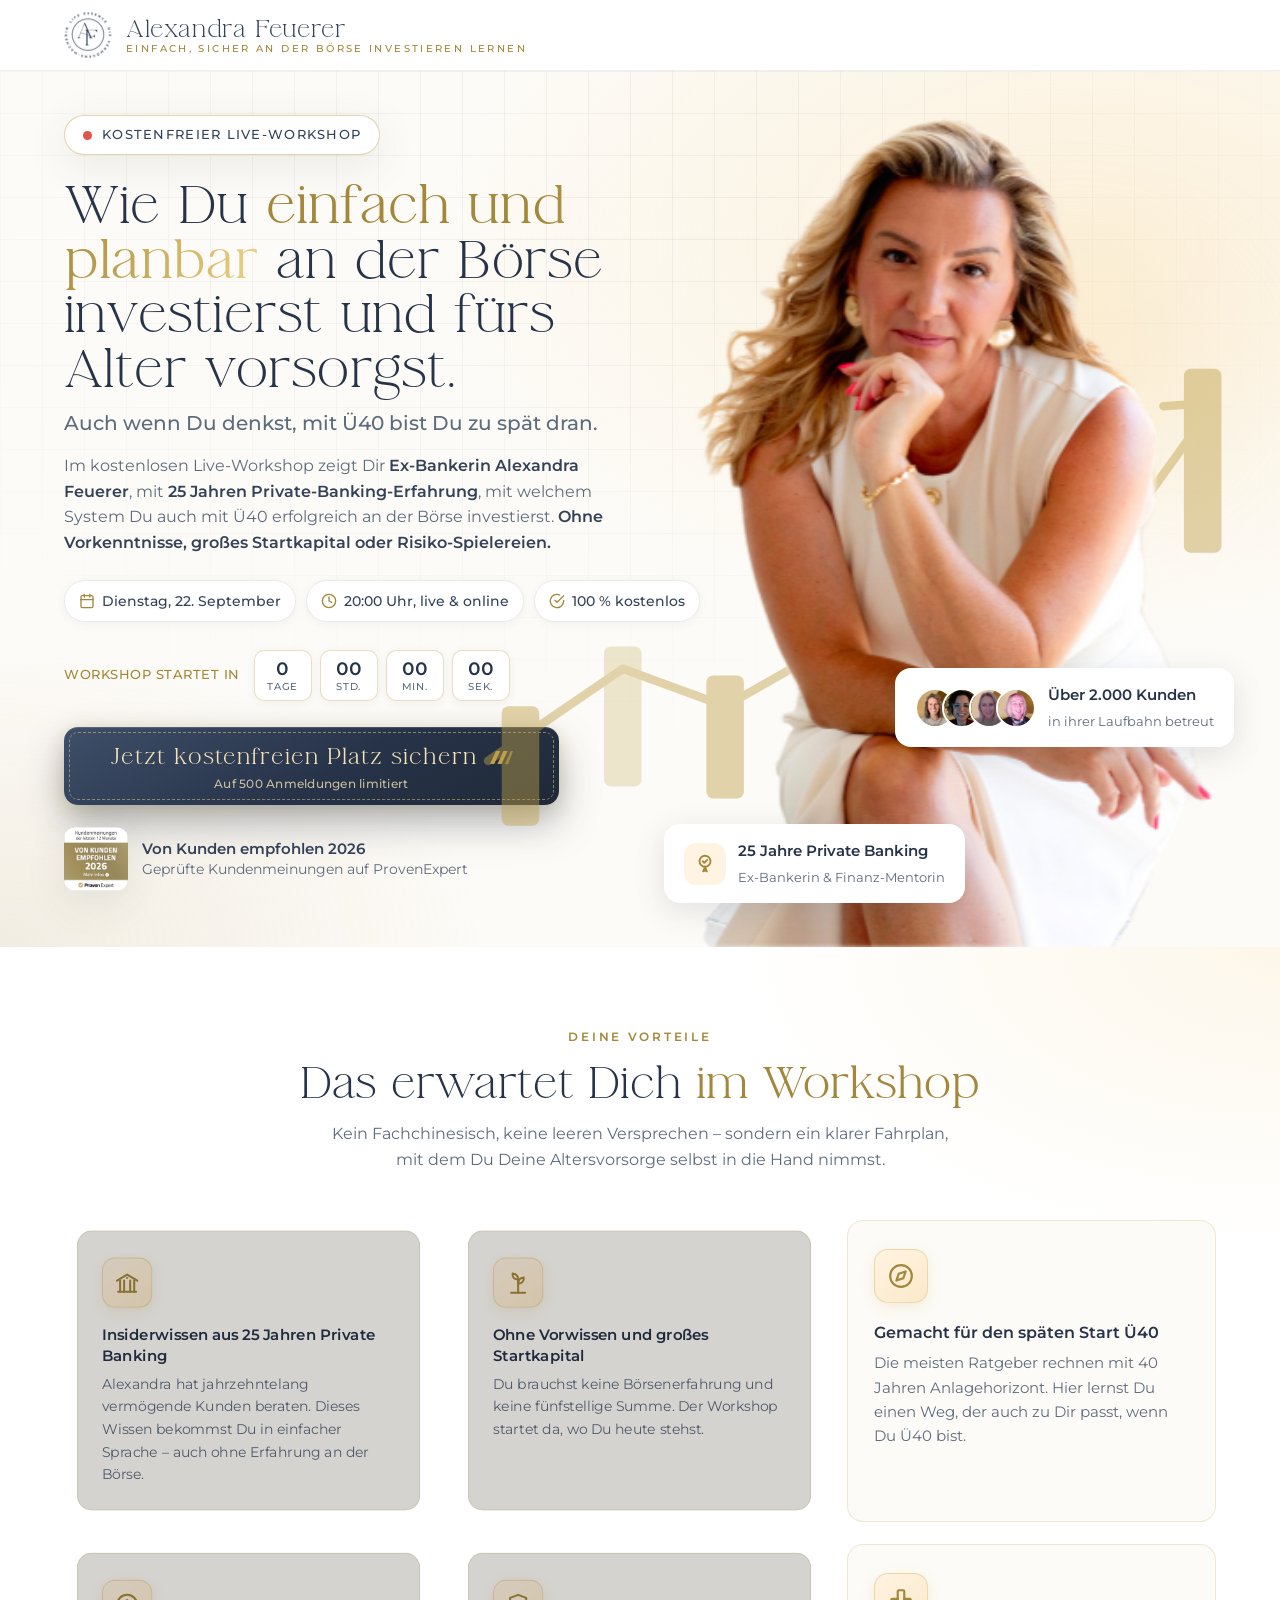
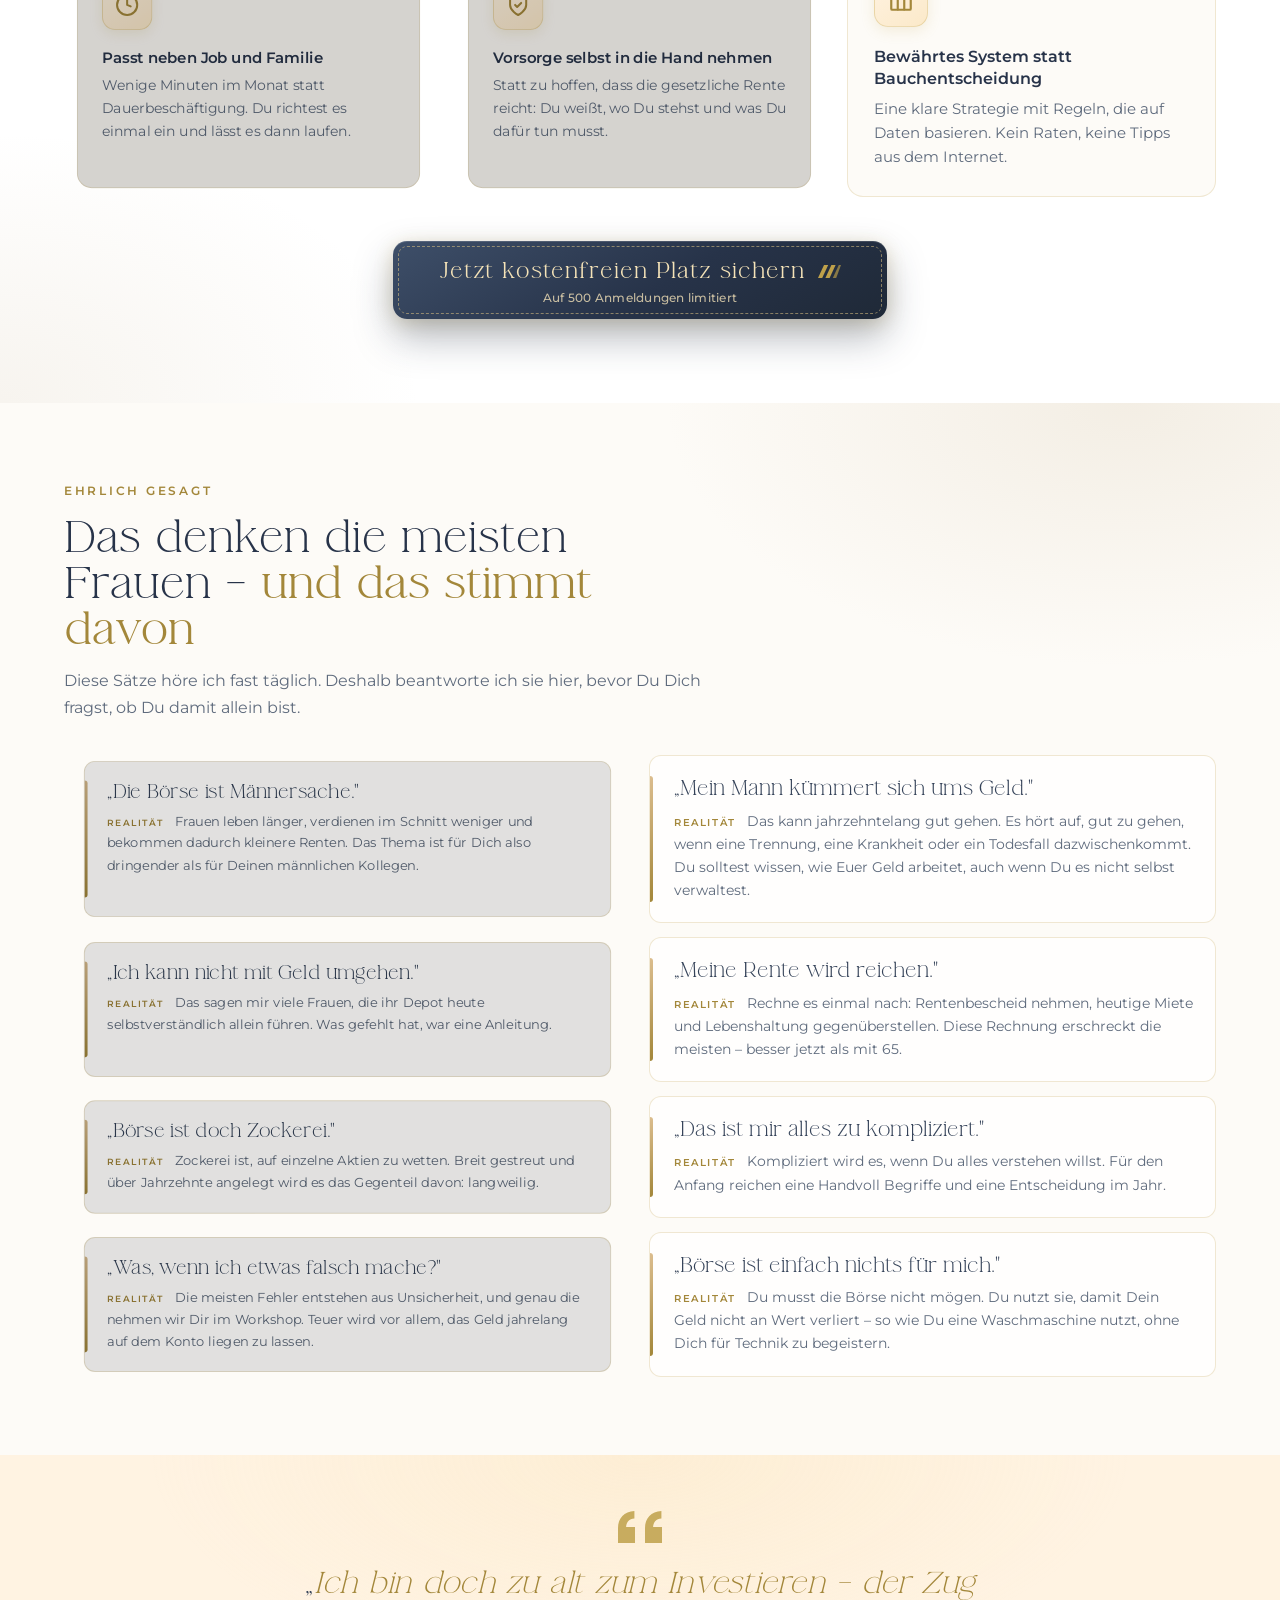
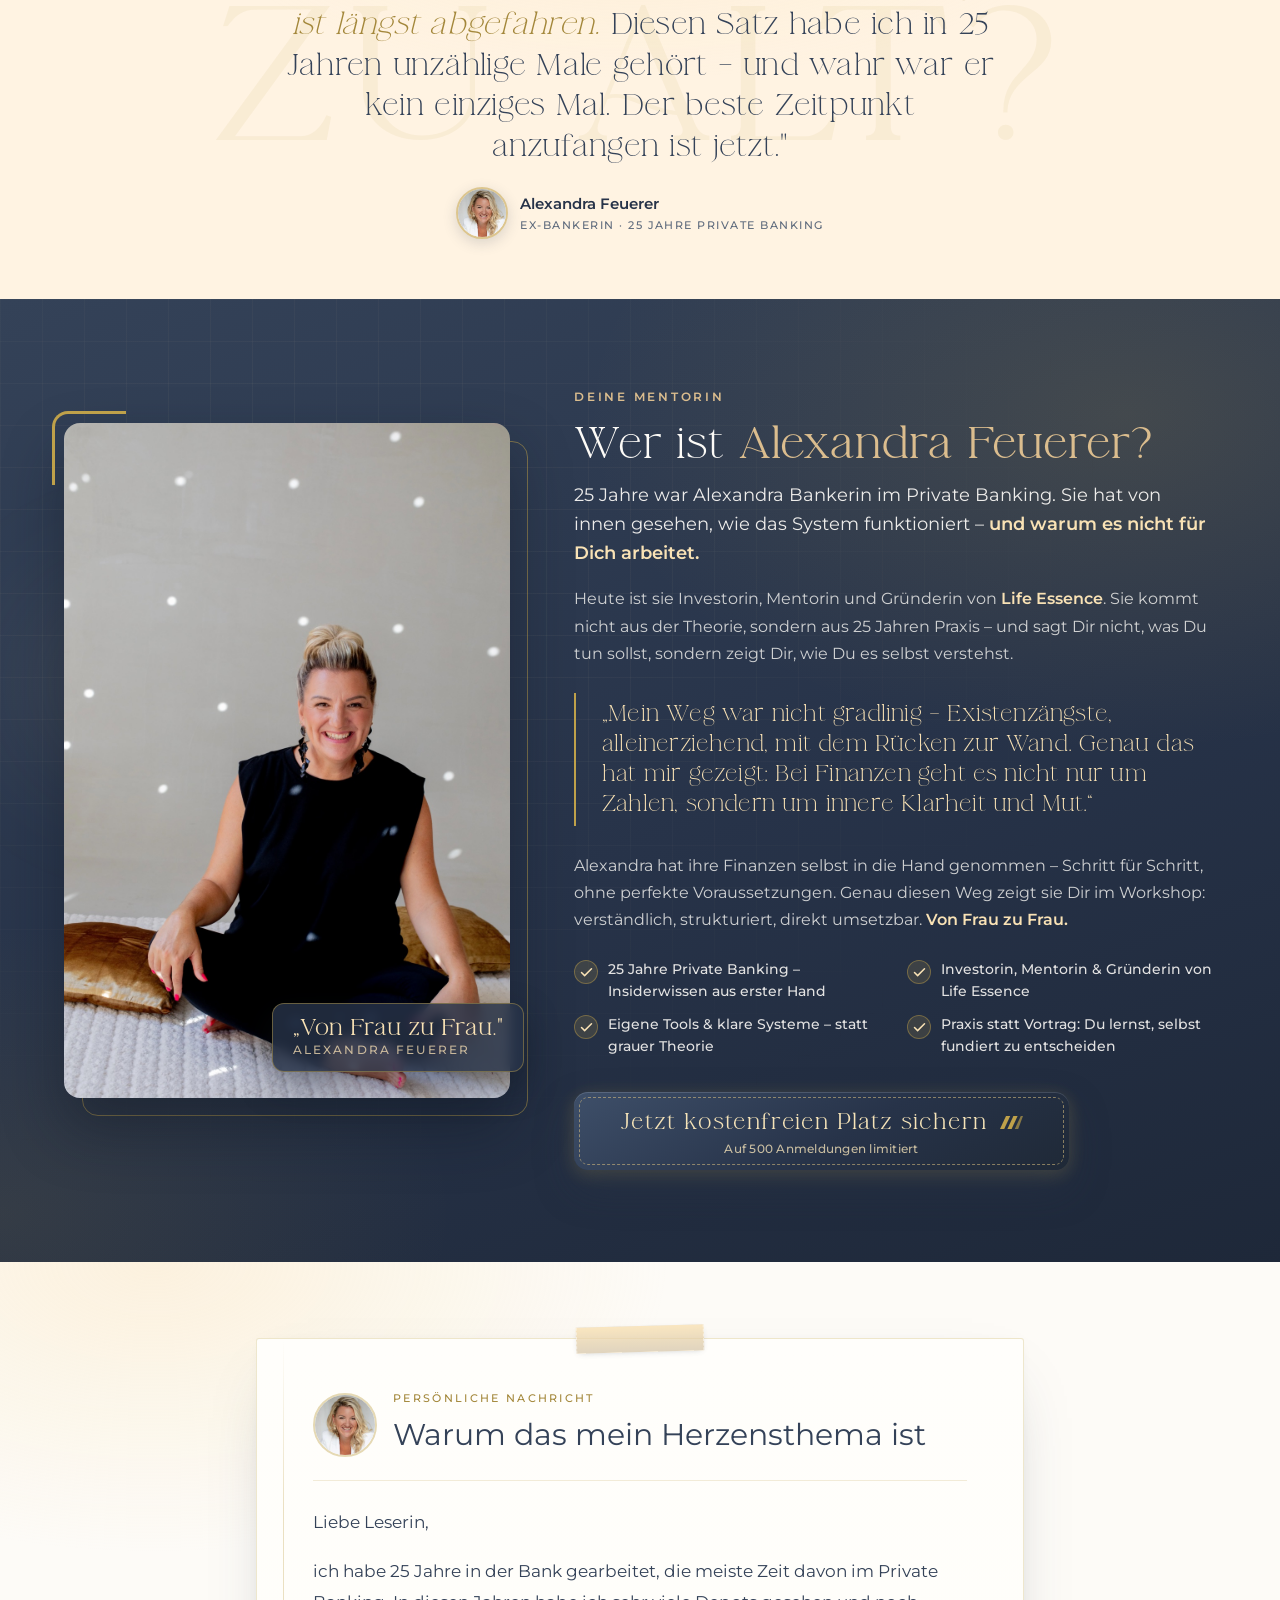
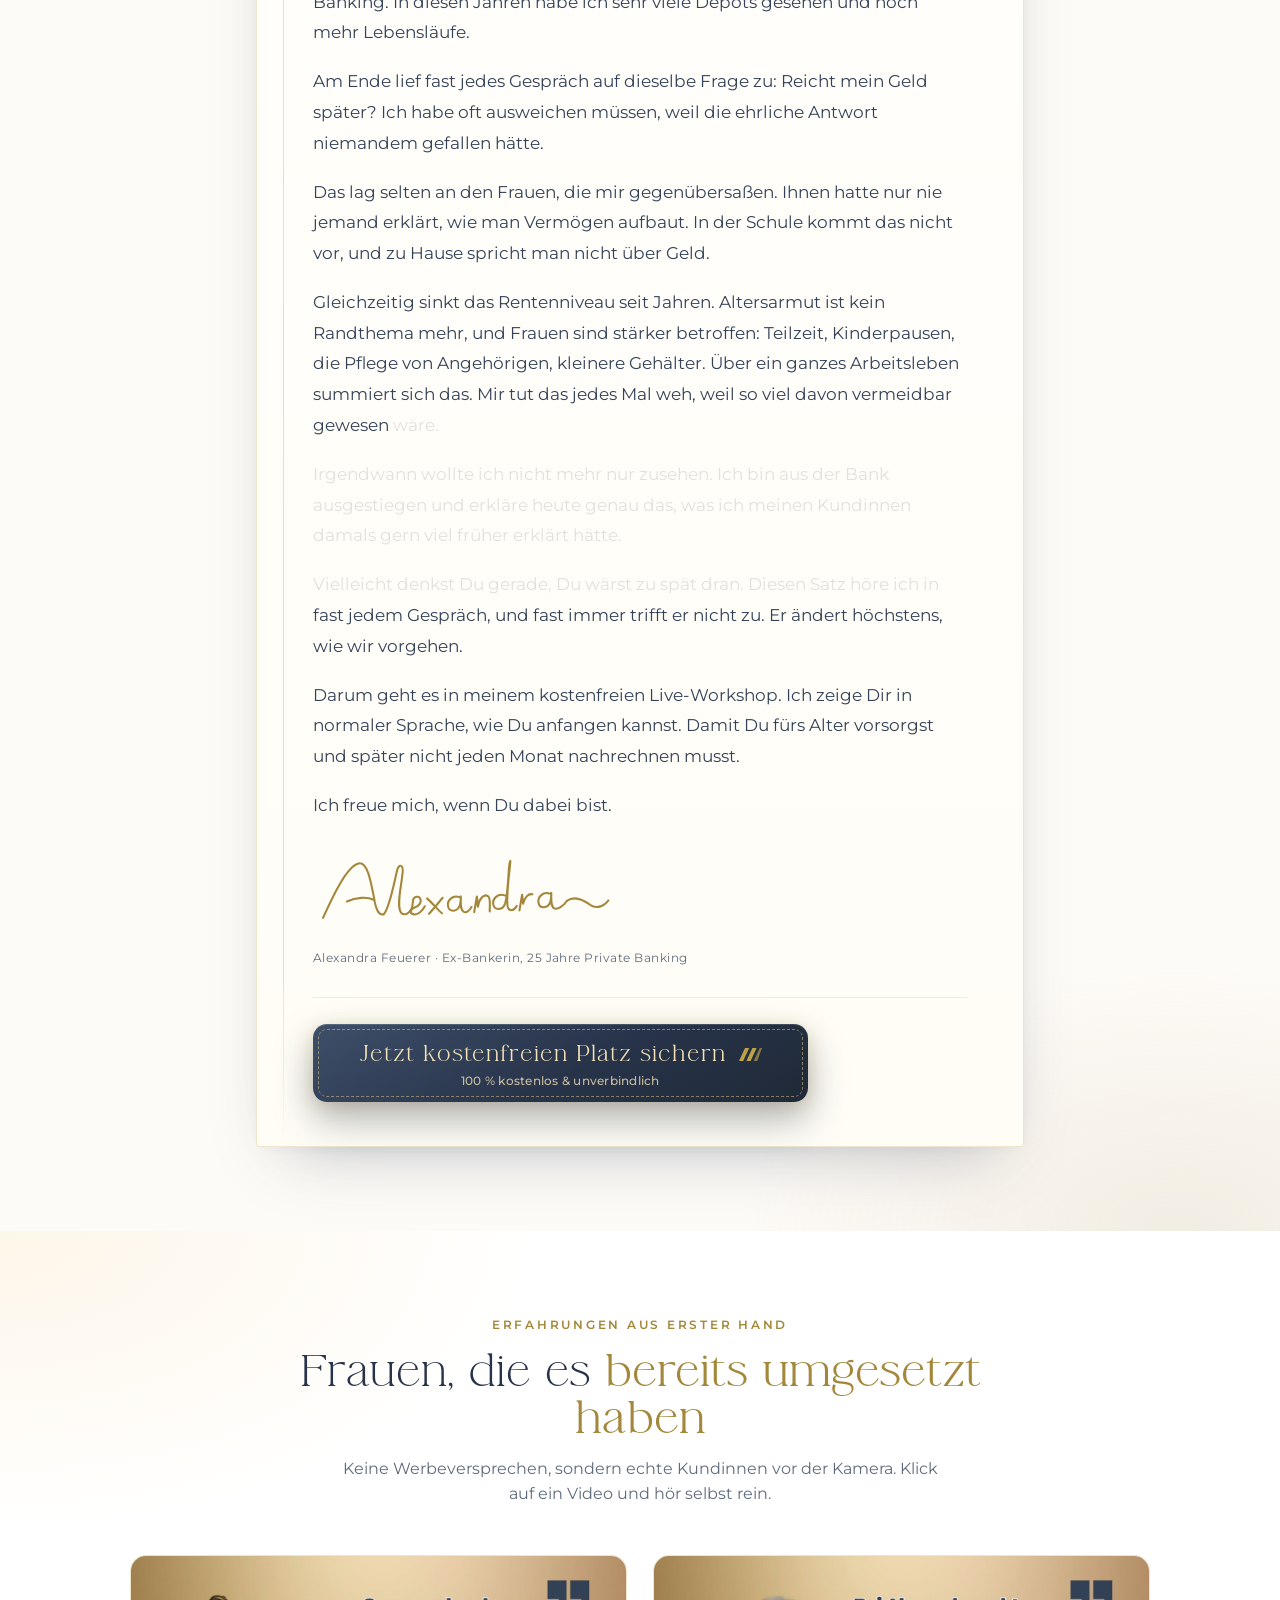
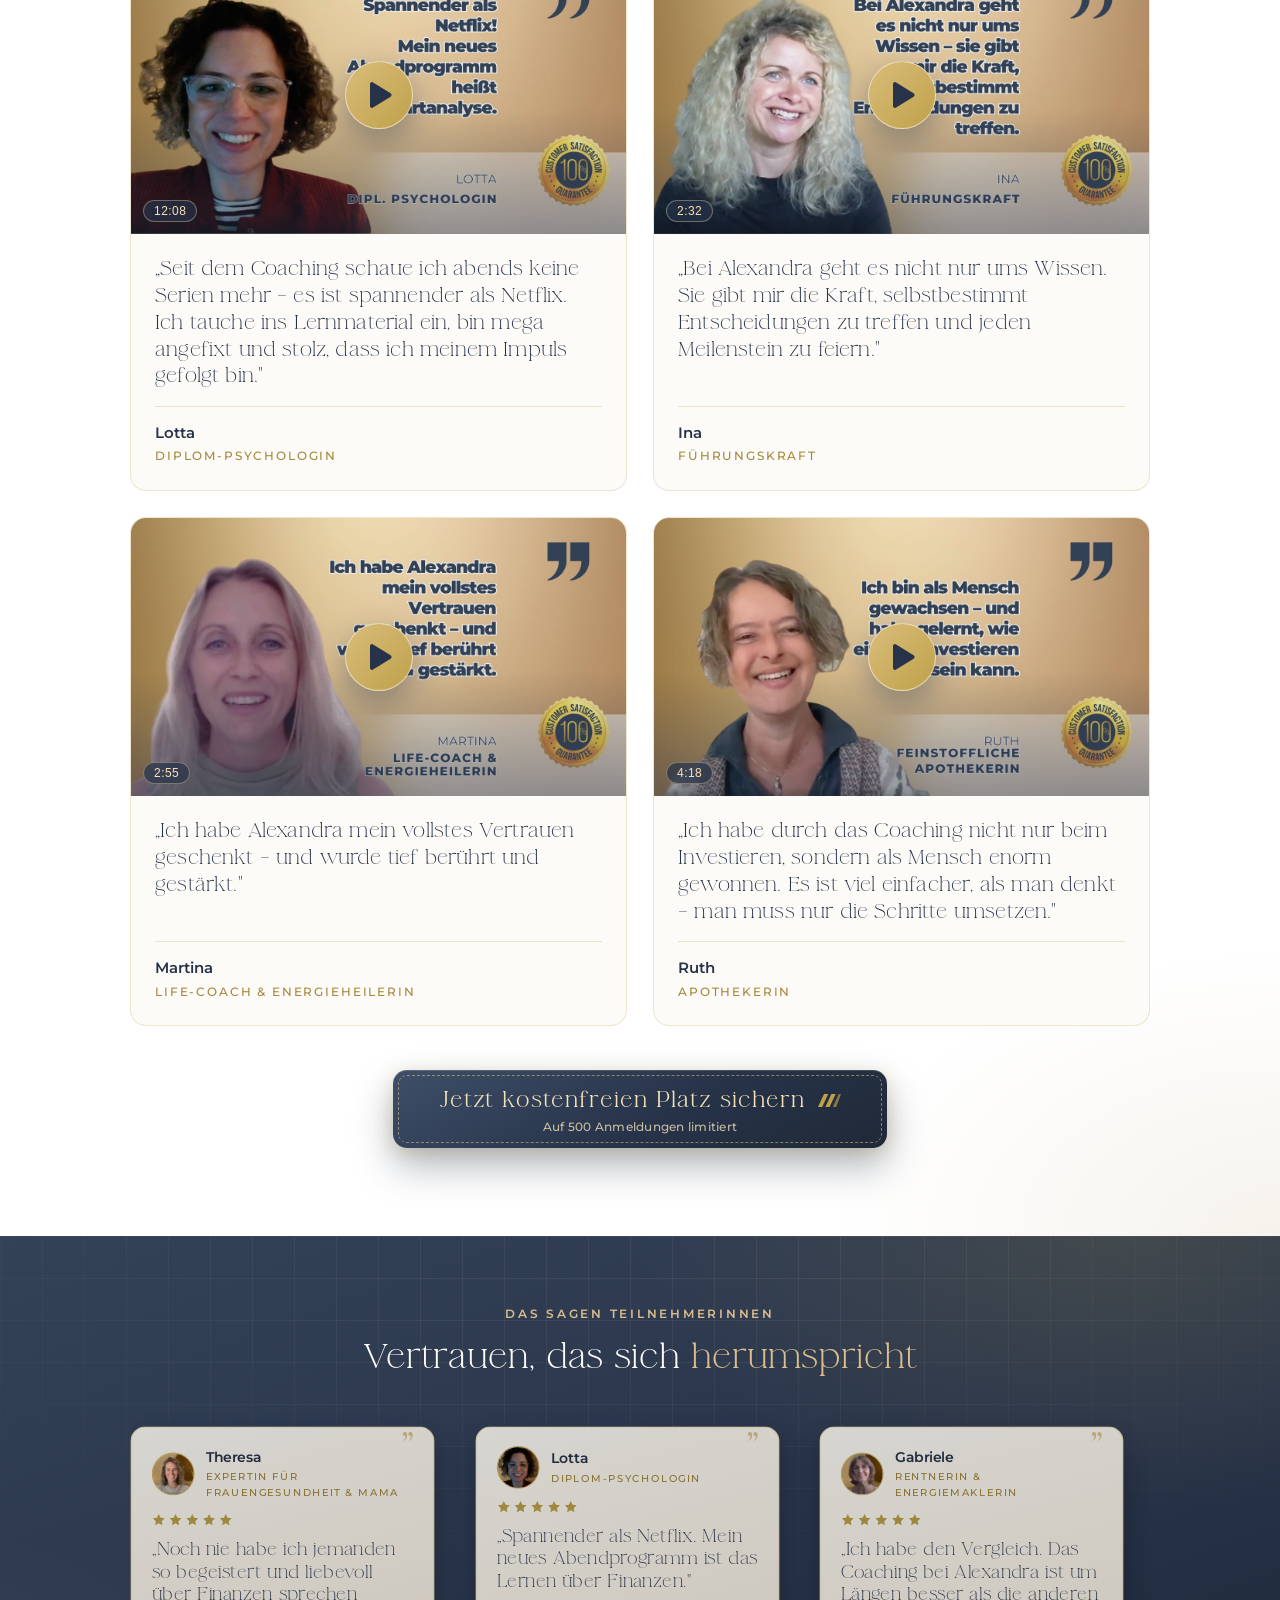
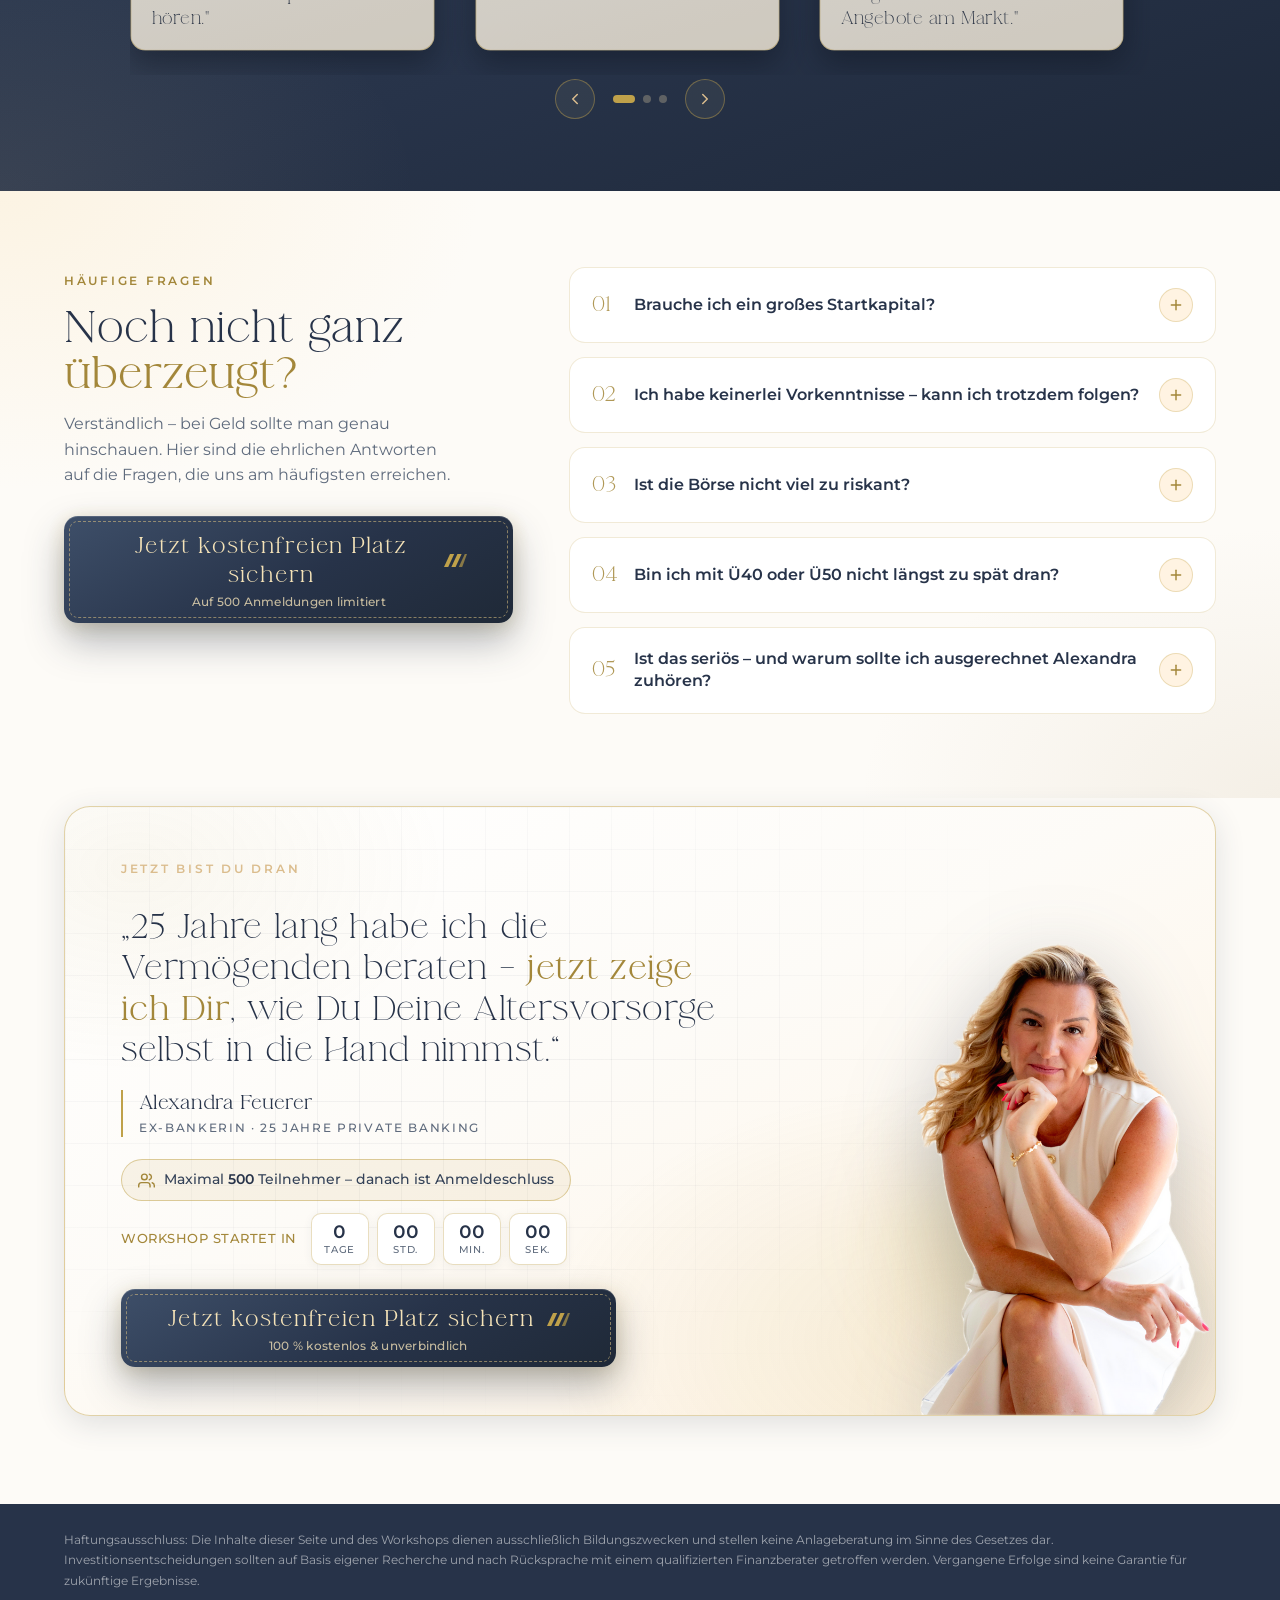
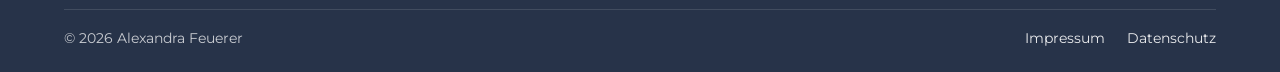
==== commit cb18c40c: "Funnel-Stand 18.08.: Umfrage, Terminbuchung, ActiveCampaign-Proxy Bisher nicht committeter Arbeitsst" ====
--- a/index.html
+++ b/index.html
@@ -16,7 +16,7 @@
   <link rel="preconnect" href="https://fonts.gstatic.com" crossorigin>
   <link href="https://fonts.googleapis.com/css2?family=Montserrat:wght@400;500;600&display=swap" rel="stylesheet">
   <link rel="preload" href="assets/fonts/LaLuxesSerifPro-Regular.otf" as="font" type="font/otf" crossorigin>
-  <link rel="stylesheet" href="assets/css/main.css?v=20260819">
+  <link rel="stylesheet" href="assets/css/main.css?v=20260826">
 
   <!-- Google Tag Manager: Container-ID eintragen und Kommentar entfernen -->
   <!--
@@ -35,7 +35,7 @@
         <img class="brand__logo" src="assets/img/logo-blau.svg" alt="Alexandra Feuerer Logo" width="108" height="104">
         <span class="brand__text">
           <span class="brand__name">Alexandra Feuerer</span>
-          <span class="brand__claim">Finanzielle Freiheit durch Wissen</span>
+          <span class="brand__claim">Einfach, sicher an der Börse investieren lernen</span>
         </span>
       </a>
     </div>
@@ -253,6 +253,106 @@
   </section>
 
   <!-- ================= Zitat-Band: Einwand "zu alt" (bewusst kompakt) ================= -->
+  <!-- ================= Mythen-Check / Vorurteile =================
+       Nimmt die Einwaende der Zielgruppe vorweg. Bewusst kompakt: pro Karte
+       ein Vorurteil als Zitat + eine kurze Antwort. Ueberschneidungen mit
+       dem FAQ sind vermieden - Startkapital, Vorkenntnisse, Risiko,
+       "zu spaet" und Serioesitaet stehen dort ausfuehrlich. -->
+  <section class="myths" id="mythen">
+    <div class="container">
+
+      <div class="myths__head" data-scroll-reveal>
+        <span class="section-kicker">Ehrlich gesagt</span>
+        <h2 class="section-title">Das denken die meisten Frauen&nbsp;– <span class="accent">und das stimmt davon</span></h2>
+        <p class="myths__lead">
+          Diese Sätze höre ich fast täglich. Deshalb beantworte ich sie hier,
+          bevor Du Dich fragst, ob Du damit allein bist.
+        </p>
+      </div>
+
+      <ul class="myths__grid">
+
+        <li class="myth" data-scroll-reveal>
+          <p class="myth__claim">„Die Börse ist Männersache."</p>
+          <p class="myth__truth">
+            <span class="myth__tag">Realität</span>
+            Frauen leben länger, verdienen im Schnitt weniger und bekommen dadurch
+            kleinere Renten. Das Thema ist für Dich also dringender als für Deinen
+            männlichen Kollegen.
+          </p>
+        </li>
+
+        <li class="myth" data-scroll-reveal>
+          <p class="myth__claim">„Mein Mann kümmert sich ums Geld."</p>
+          <p class="myth__truth">
+            <span class="myth__tag">Realität</span>
+            Das kann jahrzehntelang gut gehen. Es hört auf, gut zu gehen, wenn eine
+            Trennung, eine Krankheit oder ein Todesfall dazwischenkommt. Du solltest
+            wissen, wie Euer Geld arbeitet, auch wenn Du es nicht selbst verwaltest.
+          </p>
+        </li>
+
+        <li class="myth" data-scroll-reveal>
+          <p class="myth__claim">„Ich kann nicht mit Geld umgehen."</p>
+          <p class="myth__truth">
+            <span class="myth__tag">Realität</span>
+            Das sagen mir viele Frauen, die ihr Depot heute selbstverständlich
+            allein führen. Was gefehlt hat, war eine Anleitung.
+          </p>
+        </li>
+
+        <li class="myth" data-scroll-reveal>
+          <p class="myth__claim">„Meine Rente wird reichen."</p>
+          <p class="myth__truth">
+            <span class="myth__tag">Realität</span>
+            Rechne es einmal nach: Rentenbescheid nehmen, heutige Miete und
+            Lebenshaltung gegenüberstellen. Diese Rechnung erschreckt die meisten&nbsp;–
+            besser jetzt als mit 65.
+          </p>
+        </li>
+
+        <li class="myth" data-scroll-reveal>
+          <p class="myth__claim">„Börse ist doch Zockerei."</p>
+          <p class="myth__truth">
+            <span class="myth__tag">Realität</span>
+            Zockerei ist, auf einzelne Aktien zu wetten. Breit gestreut und über
+            Jahrzehnte angelegt wird es das Gegenteil davon: langweilig.
+          </p>
+        </li>
+
+        <li class="myth" data-scroll-reveal>
+          <p class="myth__claim">„Das ist mir alles zu kompliziert."</p>
+          <p class="myth__truth">
+            <span class="myth__tag">Realität</span>
+            Kompliziert wird es, wenn Du alles verstehen willst. Für den Anfang
+            reichen eine Handvoll Begriffe und eine Entscheidung im Jahr.
+          </p>
+        </li>
+
+        <li class="myth" data-scroll-reveal>
+          <p class="myth__claim">„Was, wenn ich etwas falsch mache?"</p>
+          <p class="myth__truth">
+            <span class="myth__tag">Realität</span>
+            Die meisten Fehler entstehen aus Unsicherheit, und genau die nehmen wir
+            Dir im Workshop. Teuer wird vor allem, das Geld jahrelang auf dem
+            Konto liegen zu lassen.
+          </p>
+        </li>
+
+        <li class="myth" data-scroll-reveal>
+          <p class="myth__claim">„Börse ist einfach nichts für mich."</p>
+          <p class="myth__truth">
+            <span class="myth__tag">Realität</span>
+            Du musst die Börse nicht mögen. Du nutzt sie, damit Dein Geld nicht an
+            Wert verliert&nbsp;– so wie Du eine Waschmaschine nutzt, ohne Dich für
+            Technik zu begeistern.
+          </p>
+        </li>
+
+      </ul>
+    </div>
+  </section>
+
   <section class="quoteband" aria-label="Zitat von Alexandra Feuerer">
     <span class="quoteband__watermark" aria-hidden="true">ZU&nbsp;ALT?</span>
     <div class="container quoteband__inner" data-scroll-reveal>
@@ -365,6 +465,113 @@
     </div>
   </section>
 
+  <!-- ================= Persönlicher Brief von Alexandra =================
+       Papier-Optik auf Creme-Grund. Der Text wird beim Scrollen wortweise
+       "geschrieben": setupLetter in main.js zerlegt die Absätze in
+       <span class="letter__w"> und setzt is-inked an den Scroll-Fortschritt
+       gekoppelt. Ohne JS (kein data-js am <html>) und bei
+       prefers-reduced-motion steht der Brief sofort vollständig da –
+       der Text muss also auch ohne den Effekt funktionieren. -->
+  <section class="letter" id="brief" aria-labelledby="brief-title">
+    <div class="container letter__wrap">
+      <article class="letter__paper" data-scroll-reveal>
+        <span class="letter__tape" aria-hidden="true"></span>
+
+        <header class="letter__head">
+          <img class="letter__avatar" src="assets/img/alexandra-avatar.jpg" alt=""
+               width="64" height="64" loading="lazy">
+          <span class="letter__intro">
+            <span class="letter__kicker">Persönliche Nachricht</span>
+            <h2 class="letter__title" id="brief-title">Warum das mein Herzensthema ist</h2>
+          </span>
+        </header>
+
+        <div class="letter__body" data-letter-body>
+          <p>Liebe Leserin,</p>
+
+          <p>
+            ich habe 25 Jahre in der Bank gearbeitet, die meiste Zeit davon im
+            Private Banking. In diesen Jahren habe ich sehr viele Depots gesehen
+            und noch mehr Lebensläufe.
+          </p>
+
+          <p>
+            Am Ende lief fast jedes Gespräch auf dieselbe Frage zu: Reicht mein
+            Geld später? Ich habe oft ausweichen müssen, weil die ehrliche
+            Antwort niemandem gefallen hätte.
+          </p>
+
+          <p>
+            Das lag selten an den Frauen, die mir gegenübersaßen. Ihnen hatte nur
+            nie jemand erklärt, wie man Vermögen aufbaut. In der Schule kommt das
+            nicht vor, und zu Hause spricht man nicht über Geld.
+          </p>
+
+          <p>
+            Gleichzeitig sinkt das Rentenniveau seit Jahren. Altersarmut ist kein
+            Randthema mehr, und Frauen sind stärker betroffen: Teilzeit,
+            Kinderpausen, die Pflege von Angehörigen, kleinere Gehälter. Über ein
+            ganzes Arbeitsleben summiert sich das. Mir tut das jedes Mal weh, weil
+            so viel davon vermeidbar gewesen wäre.
+          </p>
+
+          <p>
+            Irgendwann wollte ich nicht mehr nur zusehen. Ich bin aus der Bank
+            ausgestiegen und erkläre heute genau das, was ich meinen Kundinnen
+            damals gern viel früher erklärt hätte.
+          </p>
+
+          <p>
+            Vielleicht denkst Du gerade, Du wärst zu spät dran. Diesen Satz höre
+            ich in fast jedem Gespräch, und fast immer trifft er nicht zu. Er
+            ändert höchstens, wie wir vorgehen.
+          </p>
+
+          <p>
+            Darum geht es in meinem kostenfreien Live-Workshop. Ich zeige Dir in
+            normaler Sprache, wie Du anfangen kannst. Damit Du fürs Alter
+            vorsorgst und später nicht jeden Monat nachrechnen musst.
+          </p>
+
+          <p>Ich freue mich, wenn Du dabei bist.</p>
+        </div>
+
+        <footer class="letter__sign">
+          <svg class="letter__sig" data-letter-sig viewBox="0 0 470 132" role="img"
+               aria-label="Unterschrift von Alexandra Feuerer" focusable="false">
+            <g fill="none" stroke="currentColor" stroke-width="3.2"
+               stroke-linecap="round" stroke-linejoin="round">
+              <path d="M 14 104 C 32 68 54 26 72 22 C 86 19 90 50 94 76 C 96 93 100 104 108 102"/>
+              <path d="M 52 80 C 66 74 84 74 93 79"/>
+              <path d="M 108 102 C 117 93 125 58 131 36 C 134 24 143 25 139 43 C 136 64 129 87 134 99 C 137 106 146 104 151 96"/>
+              <path d="M 151 96 C 156 86 151 78 160 77 C 168 76 169 89 157 93 C 148 96 148 103 155 104 C 161 105 168 99 172 92"/>
+              <path d="M 176 80 C 184 88 191 97 198 104"/>
+              <path d="M 200 80 C 193 88 185 97 178 104"/>
+              <path d="M 226 80 C 216 76 206 84 208 94 C 210 103 222 103 226 93 C 229 84 228 76 228 80 C 228 90 226 100 232 103 C 236 105 241 101 244 96"/>
+              <path d="M 248 104 C 250 94 252 84 253 80 C 254 86 253 92 254 96 C 256 84 264 76 270 80 C 275 84 272 94 272 104"/>
+              <path d="M 296 80 C 286 76 276 84 278 94 C 280 103 292 103 296 93 C 300 82 302 60 304 40 C 306 26 308 22 306 34 C 303 56 298 84 300 98 C 302 106 310 104 314 97"/>
+              <path d="M 318 104 C 320 94 322 84 323 80 C 324 86 323 90 324 94 C 327 84 333 78 339 80"/>
+              <path d="M 366 80 C 356 76 346 84 348 94 C 350 103 362 103 366 93 C 369 84 368 76 368 80 C 368 90 366 100 372 103 C 377 106 386 100 392 92"/>
+              <path d="M 392 92 C 404 84 418 92 428 100 C 436 106 448 104 456 94"/>
+            </g>
+          </svg>
+          <span class="letter__role">Alexandra Feuerer&nbsp;· Ex-Bankerin, 25&nbsp;Jahre Private Banking</span>
+        </footer>
+
+        <div class="letter__cta">
+          <button class="cta" type="button" data-open-modal
+                  data-track="cta_primary" data-track-position="letter">
+            <span class="cta__label">
+              Jetzt kostenfreien Platz sichern
+              <svg width="24" height="13" viewBox="0 0 24 13" fill="currentColor" aria-hidden="true"><path d="M7 0h4.2L5.2 13H1z"/><path d="M14.4 0h4.2l-6 13h-4.2z"/><path d="M21.8 0H24l-4.8 13h-3.4z" opacity="0.65"/></svg>
+            </span>
+            <span class="cta__note">100&nbsp;% kostenlos &amp; unverbindlich</span>
+          </button>
+        </div>
+      </article>
+    </div>
+  </section>
+
   <!-- ================= Video-Testimonials ================= -->
   <section class="stories" id="stimmen">
     <div class="container">
@@ -377,6 +584,8 @@
           Klick auf ein Video und hör selbst rein.
         </p>
       </div>
+
+      <div class="stories__slider">
 
       <div class="stories__grid">
 
@@ -477,6 +686,20 @@
             </footer>
           </div>
         </article>
+
+      </div>
+
+      <!-- Steuerung nur auf Mobile sichtbar: auf Desktop laeuft der Track
+           nicht ueber, hat-overflow bleibt aus und blendet sie aus. -->
+      <div class="stories__controls">
+        <button class="stories__arrow" type="button" data-slider-prev aria-label="Vorheriges Video">
+          <svg width="18" height="18" viewBox="0 0 24 24" fill="none" stroke="currentColor" stroke-width="2" stroke-linecap="round" stroke-linejoin="round" aria-hidden="true"><path d="M15 6l-6 6 6 6"/></svg>
+        </button>
+        <div class="stories__dots" role="tablist" aria-label="Video-Seiten"></div>
+        <button class="stories__arrow" type="button" data-slider-next aria-label="Weiteres Video">
+          <svg width="18" height="18" viewBox="0 0 24 24" fill="none" stroke="currentColor" stroke-width="2" stroke-linecap="round" stroke-linejoin="round" aria-hidden="true"><path d="M9 6l6 6-6 6"/></svg>
+        </button>
+      </div>
 
       </div>
 
@@ -782,7 +1005,12 @@
         <div class="finalcta__urgency" data-scroll-reveal>
           <span class="finalcta__limit">
             <svg width="17" height="17" viewBox="0 0 24 24" fill="none" stroke="currentColor" stroke-width="2" stroke-linecap="round" stroke-linejoin="round" aria-hidden="true"><path d="M17 21v-2a4 4 0 0 0-4-4H5a4 4 0 0 0-4 4v2"/><circle cx="9" cy="7" r="4"/><path d="M23 21v-2a4 4 0 0 0-3-3.87"/><path d="M16 3.13a4 4 0 0 1 0 7.75"/></svg>
-            <span>Maximal <strong>500 Teilnehmer</strong> – danach ist Anmeldeschluss</span>
+            <!-- Die Restzahl kommt vom CRM-Proxy (echter Stand in ActiveCampaign).
+                 Ohne Anbindung oder bei Fehler bleibt der statische Satz stehen -
+                 es wird nie eine Zahl geraten. -->
+            <span>Maximal <strong data-seats-limit>500</strong> Teilnehmer<span
+              data-seats-fallback> – danach ist Anmeldeschluss</span><span
+              data-seats-live hidden> – aktuell noch <strong data-seats-remaining></strong> Plätze frei</span></span>
           </span>
 
           <div class="countdown" data-countdown="2026-09-22T20:00:00+02:00" aria-label="Countdown bis zum Workshop-Start">
@@ -855,13 +1083,13 @@
       <form class="form" id="signup-form" novalidate>
         <div>
           <label for="f-vorname">Vorname*</label>
-          <input type="text" id="f-vorname" name="vorname" placeholder="Dein Vorname" autocomplete="given-name" aria-describedby="f-vorname-error" required>
+          <input type="text" id="f-vorname" name="vorname" placeholder="Dein Vorname*" autocomplete="given-name" aria-describedby="f-vorname-error" required>
           <p class="form__error" id="f-vorname-error" hidden>Bitte gib Deinen Vornamen ein.</p>
         </div>
 
         <div>
           <label for="f-email">E-Mail-Adresse*</label>
-          <input type="email" id="f-email" name="email" placeholder="deine@email.de" autocomplete="email" aria-describedby="f-email-error" required>
+          <input type="email" id="f-email" name="email" placeholder="Deine E-Mail-Adresse*" autocomplete="email" aria-describedby="f-email-error" required>
           <p class="form__error" id="f-email-error" hidden>Bitte gib eine gültige E-Mail-Adresse ein (z.&nbsp;B. name@domain.de).</p>
         </div>
 
@@ -891,7 +1119,7 @@
               <option value="+90">🇹🇷 +90</option>
               <option value="+1">🇺🇸 +1</option>
             </select>
-            <input type="tel" id="f-telefon" name="telefon" placeholder="151 23456789"
+            <input type="tel" id="f-telefon" name="telefon" placeholder="Deine Telefonnummer*"
                    inputmode="tel" autocomplete="tel-national" maxlength="20" aria-describedby="f-telefon-error" required>
           </div>
           <p class="form__error" id="f-telefon-error" hidden>Bitte gib eine gültige Telefonnummer ein (mindestens 6 Ziffern, ohne Ländervorwahl).</p>
@@ -900,6 +1128,13 @@
         <!-- Wird per JS befüllt (Variante + Kampagnen-Daten) -->
         <input type="hidden" name="variant" id="f-variant">
         <input type="hidden" name="utms" id="f-utms">
+
+        <!-- Honeypot gegen Spam-Bots: per CSS aus dem Sichtfeld geschoben
+             (nicht display:none – das erkennen viele Bots). Wer das Feld
+             ausfüllt, wird serverseitig stillschweigend verworfen. -->
+        <div class="hp" aria-hidden="true">
+          <label for="f-website">Dieses Feld bitte leer lassen</label>
+          <input type="text" id="f-website" name="website" tabindex="-1" autocomplete="off"></div>
 
         <button class="cta" type="submit" data-track="cta_submit" data-track-position="modal">
           <span class="cta__label">
@@ -917,6 +1152,6 @@
     </div>
   </dialog>
 
-  <script src="assets/js/main.js?v=20260819"></script>
+  <script src="assets/js/main.js?v=20260826"></script>
 </body>
 </html>
--- a/assets/css/main.css
+++ b/assets/css/main.css
@@ -545,6 +545,32 @@
   color: rgba(245, 227, 184, 0.78);
 }
 
+/* Kompakte Variante: gleicher Look, aber leiser – für sekundäre Sprungmarken
+   (z. B. Hero -> Kalender), die dem Haupt-CTA einer Seite nicht die Show stehlen. */
+.cta--sm {
+  padding: 12px 30px 11px;
+  border-radius: 12px;
+  box-shadow:
+    0 12px 26px rgba(39, 51, 73, 0.28),
+    0 3px 12px rgba(191, 161, 74, 0.24),
+    inset 0 1px 0 rgba(255, 255, 255, 0.14);
+}
+
+.cta--sm::before {
+  inset: 4px;
+  border-radius: 8px;
+}
+
+.cta--sm .cta__label {
+  gap: 10px;
+  font-size: 1.02rem;
+}
+
+.cta--sm .cta__label svg {
+  width: 20px;
+  height: 11px;
+}
+
 /* Trust-Zeile mit ProvenExpert-Siegel */
 .hero__trust {
   display: flex;
@@ -1179,6 +1205,335 @@
   margin-top: 34px;
 }
 
+/* ----------------------------------------------------------------
+   Mythen-Check ("#mythen")
+   Zwei Spalten kompakter Karten: Vorurteil als Serif-Zitat, darunter die
+   Antwort. Absichtlich flach gehalten, damit acht Einwaende nicht die
+   halbe Seite fuellen.
+   ---------------------------------------------------------------- */
+.myths {
+  position: relative;
+  padding: 74px 0 78px;
+  background:
+    radial-gradient(700px 400px at 88% 0%, rgba(205, 186, 153, 0.2), transparent 66%),
+    var(--cream);
+  overflow: clip;
+}
+
+.myths__head {
+  max-width: 60ch;
+  margin-bottom: 34px;
+}
+
+.myths__lead {
+  margin: 14px 0 0;
+  font-size: 1rem;
+  line-height: 1.7;
+  color: var(--text-muted);
+}
+
+.myths__grid {
+  display: grid;
+  grid-template-columns: repeat(2, minmax(0, 1fr));
+  gap: 14px 18px;
+  margin: 0;
+  padding: 0;
+  list-style: none;
+}
+
+.myth {
+  position: relative;
+  padding: 20px 22px 20px 24px;
+  border: 1px solid rgba(191, 161, 74, 0.24);
+  border-radius: 12px;
+  background: rgba(255, 255, 255, 0.72);
+}
+
+/* Goldener Balken links – ersetzt ein Icon und haelt die Karte flach */
+.myth::before {
+  content: "";
+  position: absolute;
+  top: 20px;
+  bottom: 20px;
+  left: 0;
+  width: 3px;
+  border-radius: 0 3px 3px 0;
+  background: linear-gradient(180deg, var(--champagne-soft), var(--gold-deep));
+}
+
+.myth__claim {
+  margin: 0 0 9px;
+  font-family: var(--font-serif);
+  font-size: 1.12rem;
+  font-weight: 400;
+  line-height: 1.35;
+  color: var(--navy);
+}
+
+.myth__truth {
+  margin: 0;
+  font-size: 0.88rem;
+  line-height: 1.65;
+  color: var(--text-muted);
+}
+
+.myth__tag {
+  display: inline-block;
+  margin-right: 7px;
+  font-size: 0.62rem;
+  font-weight: 600;
+  letter-spacing: 0.16em;
+  text-transform: uppercase;
+  color: var(--gold-deep);
+}
+
+@media (max-width: 860px) {
+  .myths__grid {
+    grid-template-columns: minmax(0, 1fr);
+  }
+}
+
+@media (max-width: 600px) {
+  .myths {
+    padding: 56px 0 60px;
+  }
+
+  .myths__head {
+    margin-bottom: 26px;
+  }
+
+  .myth {
+    padding: 17px 18px 17px 20px;
+  }
+
+  .myth__claim {
+    font-size: 1.04rem;
+  }
+
+  .myth__truth {
+    font-size: 0.86rem;
+  }
+}
+
+/* ----------------------------------------------------------------
+   Persönlicher Brief ("#brief")
+   Papier-Karte auf Creme-Grund, leicht gekippt. Der Text wird beim
+   Scrollen wortweise aufgedeckt – die Wörter kommen aus main.js
+   (setupLetter) als .letter__w und werden mit .is-inked sichtbar.
+   Wichtig: Das Abdunkeln hängt an html[data-js], damit der Brief ohne
+   JavaScript vollständig lesbar bleibt.
+   ---------------------------------------------------------------- */
+.letter {
+  position: relative;
+  padding: 76px 0 84px;
+  background:
+    radial-gradient(780px 440px at 12% 0%, rgba(249, 226, 181, 0.38), transparent 66%),
+    radial-gradient(620px 380px at 92% 100%, rgba(205, 186, 153, 0.22), transparent 70%),
+    var(--cream);
+  overflow: clip;
+}
+
+.letter__wrap {
+  display: flex;
+  justify-content: center;
+}
+
+.letter__paper {
+  position: relative;
+  width: min(768px, 100%);
+  padding: 52px 56px 44px;
+  transform: rotate(-0.35deg);
+  border: 1px solid rgba(191, 161, 74, 0.26);
+  border-radius: 3px;
+  background:
+    linear-gradient(180deg, #fffefb 0%, #fffdf6 100%);
+  box-shadow:
+    0 28px 64px -30px rgba(52, 66, 88, 0.36),
+    0 2px 14px -8px rgba(52, 66, 88, 0.14);
+}
+
+/* Goldener Rand links wie beim Notizblock */
+.letter__paper::before {
+  content: "";
+  position: absolute;
+  top: 0;
+  bottom: 0;
+  left: 26px;
+  width: 1px;
+  background: linear-gradient(180deg, transparent, rgba(191, 161, 74, 0.32) 12%, rgba(191, 161, 74, 0.32) 88%, transparent);
+}
+
+/* Klebestreifen oben – macht aus der Karte eine angepinnte Notiz */
+.letter__tape {
+  position: absolute;
+  top: -13px;
+  left: 50%;
+  width: 128px;
+  height: 26px;
+  transform: translateX(-50%) rotate(-1.6deg);
+  background: linear-gradient(180deg, rgba(249, 226, 181, 0.82), rgba(205, 186, 153, 0.62));
+  border-left: 1px dashed rgba(255, 255, 255, 0.5);
+  border-right: 1px dashed rgba(255, 255, 255, 0.5);
+  box-shadow: 0 2px 6px -3px rgba(52, 66, 88, 0.3);
+}
+
+.letter__head {
+  display: flex;
+  align-items: center;
+  gap: 16px;
+  margin-bottom: 26px;
+  padding-bottom: 20px;
+  border-bottom: 1px solid rgba(191, 161, 74, 0.2);
+}
+
+.letter__avatar {
+  flex: none;
+  width: 64px;
+  height: 64px;
+  border-radius: 50%;
+  object-fit: cover;
+  border: 2px solid rgba(191, 161, 74, 0.4);
+}
+
+.letter__intro {
+  display: flex;
+  flex-direction: column;
+  gap: 4px;
+}
+
+.letter__kicker {
+  font-size: 0.66rem;
+  letter-spacing: 0.22em;
+  text-transform: uppercase;
+  color: var(--gold-deep);
+  font-weight: 500;
+}
+
+.letter__title {
+  margin: 0;
+  font-size: clamp(1.4rem, 2.4vw, 1.9rem);
+  font-weight: 400;
+}
+
+.letter__body p {
+  margin: 0 0 18px;
+  font-size: 1.04rem;
+  line-height: 1.85;
+  color: var(--text);
+}
+
+.letter__body p:last-child {
+  margin-bottom: 0;
+}
+
+.letter__body em {
+  font-style: italic;
+  color: var(--navy);
+}
+
+.letter__body strong {
+  font-weight: 600;
+  color: var(--navy);
+}
+
+/* Der Scroll-Effekt: noch nicht "geschriebene" Wörter stehen blass da.
+   Ohne data-js greift die Regel nicht – dann ist alles sofort lesbar. */
+html[data-js] .letter__body .letter__w {
+  opacity: 0.15;
+  transition: opacity 480ms ease;
+}
+
+html[data-js] .letter__body .letter__w.is-inked {
+  opacity: 1;
+}
+
+.letter__sign {
+  display: flex;
+  flex-direction: column;
+  gap: 2px;
+  margin-top: 30px;
+}
+
+/* Unterschrift: echter SVG-Pfad, der beim Scrollen gezeichnet wird.
+   Die Zuege liegen in Schreibreihenfolge im Markup – main.js laesst sie
+   nacheinander per stroke-dashoffset auflaufen. Ohne JS steht die
+   Unterschrift sofort fertig da (keine dasharray gesetzt). */
+.letter__sig {
+  display: block;
+  width: min(304px, 80%);
+  height: auto;
+  overflow: visible;
+  color: var(--gold-deep);
+  transform: rotate(-2.2deg);
+  transform-origin: left center;
+}
+
+.letter__role {
+  margin-top: 10px;
+  font-size: 0.76rem;
+  letter-spacing: 0.04em;
+  color: var(--text-muted);
+}
+
+.letter__cta {
+  margin-top: 30px;
+  padding-top: 26px;
+  border-top: 1px solid rgba(191, 161, 74, 0.2);
+}
+
+@media (max-width: 720px) {
+  .letter {
+    padding: 58px 0 64px;
+  }
+
+  .letter__paper {
+    padding: 40px 26px 34px;
+    transform: none;
+  }
+
+  .letter__paper::before {
+    left: 13px;
+  }
+
+  .letter__head {
+    gap: 13px;
+    margin-bottom: 22px;
+  }
+
+  .letter__avatar {
+    width: 52px;
+    height: 52px;
+  }
+
+  .letter__body p {
+    font-size: 0.98rem;
+    line-height: 1.8;
+  }
+
+  .letter__cta .cta {
+    width: 100%;
+  }
+
+  .letter__sig {
+    width: min(232px, 86%);
+  }
+}
+
+/* Kein Aufdecken bei reduzierter Bewegung – der Brief steht sofort da.
+   Das JS überspringt den Effekt zusätzlich, das hier ist der CSS-Fallback. */
+@media (prefers-reduced-motion: reduce) {
+  html[data-js] .letter__body .letter__w,
+  html[data-js] .letter__body .letter__w.is-inked {
+    opacity: 1;
+    transition: none;
+  }
+
+  .letter__paper,
+  .letter__sig {
+    transform: none;
+  }
+}
+
 /* ============================================================
    Video-Testimonials ("Stimmen")
    ============================================================ */
@@ -2077,14 +2432,24 @@
   gap: 12px;
 }
 
+/* Labels sind bewusst unsichtbar (Kundenwunsch: minimalere Formulare) –
+   die Beschriftung steht im Placeholder. Sie bleiben aber im DOM und per
+   `for` verknüpft, damit Screenreader und Autofill das Feld weiter kennen.
+   Deshalb kein `display:none`, sondern aus dem Bild geclippt.
+   Wer ein Feld ergänzt: Placeholder-Text nicht vergessen, sonst steht dort
+   eine leere Box. */
 .form label,
 .quiz__fields label {
-  display: block;
-  font-size: 0.78rem;
-  font-weight: 500;
-  letter-spacing: 0.02em;
-  color: var(--navy);
-  margin-bottom: 5px;
+  position: absolute;
+  width: 1px;
+  height: 1px;
+  margin: -1px;
+  padding: 0;
+  overflow: hidden;
+  clip: rect(0 0 0 0);
+  clip-path: inset(50%);
+  white-space: nowrap;
+  border: 0;
 }
 
 .form input,
@@ -2190,6 +2555,34 @@
   flex-shrink: 0;
 }
 
+/* ---- Honeypot ----
+   Bewusst kein display:none und kein hidden-Attribut: Beides erkennen
+   viele Spam-Bots und lassen das Feld dann leer. Aus dem Sichtfeld
+   geschoben füllen sie es aus – und werden serverseitig verworfen. */
+.hp {
+  position: absolute;
+  left: -9999px;
+  width: 1px;
+  height: 1px;
+  overflow: hidden;
+}
+
+/* ---- Sendezustand ----
+   Zwischen Klick und Weiterleitung wartet die Seite kurz auf das CRM.
+   Ohne sichtbares Feedback wirkt der Button in dieser Zeit kaputt. */
+.cta.is-sending {
+  opacity: 0.72;
+  cursor: progress;
+}
+
+.cta.is-sending .cta__label {
+  opacity: 0.85;
+}
+
+.cta:disabled {
+  pointer-events: none;
+}
+
 /* ============================================================
    Danke-Seite
    ============================================================ */
@@ -2203,6 +2596,19 @@
 
 .has-name [data-name-if] {
   display: inline;
+}
+
+/* ---- Konfetti beim Ankommen ----
+   Das Canvas haengt main.js (setupConfetti) auf Seiten mit [data-confetti]
+   ein und raeumt es nach dem letzten Schnipsel selbst wieder ab. Liegt
+   ueber allem (auch ueber der Sticky-Leiste, z-index 60), faengt aber
+   keine Klicks ab. Das Modal ist ein <dialog> und liegt im Top-Layer –
+   also ohnehin darueber. */
+.confetti {
+  position: fixed;
+  inset: 0;
+  z-index: 70;
+  pointer-events: none;
 }
 
 /* ---- Hero der Danke-Seite ----
@@ -2248,8 +2654,8 @@
    (data-name-if) erscheint nur, wenn einer übergeben wurde. */
 .dhero__hello {
   display: block;
-  margin-bottom: 4px;
-  font-size: 0.56em;
+  margin-bottom: 10px;
+  font-size: 0.62em;
   color: var(--gold-deep);
 }
 
@@ -2266,12 +2672,13 @@
   color: var(--navy);
 }
 
-/* Organisatorischer Hinweis – bewusst leiser als der Lead */
+/* Organisatorischer Hinweis – gleiche Schriftgroesse wie der Lead
+   (Kundenwunsch), nur der Ton bleibt zurueckhaltend. */
 .dhero__note {
   max-width: 52ch;
   margin: 12px 0 0;
-  font-size: 0.88rem;
-  line-height: 1.6;
+  font-size: 1.02rem;
+  line-height: 1.7;
   color: var(--text-muted);
 }
 
@@ -2517,11 +2924,6 @@
   font-weight: 500;
   line-height: 1.1;
   color: var(--gold-deep);
-}
-
-.trustfact__sub {
-  font-size: 0.6em;
-  color: var(--text-muted);
 }
 
 .trustfact__label {
@@ -3421,6 +3823,14 @@
     padding: 16px 20px;
   }
 
+  /* Die kompakte Variante bleibt auch auf schmalen Screens kompakt –
+     sie ist eine Sprungmarke, kein Formular-Abschluss. */
+  .cta--sm {
+    width: auto;
+    max-width: 100%;
+    padding: 12px 24px 11px;
+  }
+
   .float-card__sub {
     display: none;
   }
@@ -3611,7 +4021,20 @@
   }
 
   .dhero__note {
-    font-size: 0.84rem;
+    font-size: 0.95rem;
+  }
+
+  /* Der personalisierte Zusatz (" fuer Dich, Anna") wuerde das Label auf zwei
+     Zeilen zwingen. Auf Mobile bleibt deshalb nur der Kernsatz stehen –
+     gleiches Prinzip wie .chip__opt bei den Meta-Chips. */
+  .dhero__video-label {
+    font-size: 0.76rem;
+    letter-spacing: 0.02em;
+    white-space: nowrap;
+  }
+
+  .has-name .dhero__video-label [data-name-if] {
+    display: none;
   }
 
   .dhero__when {
@@ -3659,8 +4082,7 @@
     padding-right: 30px;
   }
 
-  .step__actions .btn-cal,
-  .step__actions .btn-wa {
+  .step__actions .btn-cal {
     flex: 1 1 auto;
     justify-content: center;
   }
@@ -3683,16 +4105,30 @@
     padding: 15px 20px;
   }
 
+  /* Die drei Fakten müssen in EINE Reihe passen (Kundenwunsch). Deshalb feste
+     Drittel-Spalten ohne Umbruch – lange Labels brechen innerhalb ihrer Spalte
+     statt den vierten Fakt in eine zweite Reihe zu schieben. */
   .trustrow__facts {
-    gap: 14px 22px;
+    flex-wrap: nowrap;
+    gap: 10px;
+    width: 100%;
+  }
+
+  .trustfact {
+    flex: 1 1 0;
+    min-width: 0;
+    padding: 0;
   }
 
   .trustfact__num {
-    font-size: 1.3rem;
+    font-size: 1.15rem;
+    white-space: nowrap;
   }
 
   .trustfact__label {
-    font-size: 0.72rem;
+    font-size: 0.66rem;
+    letter-spacing: 0.02em;
+    line-height: 1.3;
   }
 }
 
@@ -3705,6 +4141,11 @@
 }
 
 @media (prefers-reduced-motion: reduce) {
+  /* Fallback – setupConfetti startet hier ohnehin nicht */
+  .confetti {
+    display: none;
+  }
+
   .steps__bar-fill,
   .step,
   .step__num,
@@ -4108,6 +4549,22 @@
   text-align: center;
 }
 
+/* Kleines Porträt über dem Badge – der Hero-Text ist in der Ich-Form
+   geschrieben ("Ich lese jede einzelne selbst"), das Bild gibt ihm ein
+   Gesicht. Quelle ist der 160x160-Avatar, deshalb nicht groesser als 100px. */
+.ghero__me {
+  display: block;
+  width: 100px;
+  height: 100px;
+  margin: 0 auto 18px;
+  border-radius: 50%;
+  object-fit: cover;
+  border: 3px solid var(--cream);
+  box-shadow:
+    0 0 0 2px rgba(191, 161, 74, 0.55),
+    0 10px 26px rgba(52, 66, 88, 0.18);
+}
+
 .ghero h1 {
   margin: 18px 0 16px;
   font-size: clamp(1.95rem, 3.2vw, 2.75rem);
@@ -4128,6 +4585,12 @@
   font-weight: 500;
   line-height: 1.6;
   color: var(--navy-deep);
+}
+
+/* Sprungmarke auf den Kalender – bewusst die kleine CTA-Variante: der
+   eigentliche Abschluss ist das Calendly-Widget direkt darunter. */
+.ghero__cta {
+  margin-top: 24px;
 }
 
 /* ---- Terminbuchung: Calendly direkt eingebettet ---- */
@@ -4297,6 +4760,163 @@
   color: var(--text-muted);
 }
 
+/* ---- Kalender-Erinnerung (Geschenk-Seite, vor dem WhatsApp-Abschluss) ----
+   Bewusst als flache, breite "Widget"-Leiste gebaut und nicht als zweite
+   grosse Box wie .wacta__box – sonst konkurrieren zwei Karten um dieselbe
+   Aufmerksamkeit. Buttons nutzen .btn-cal aus dem Danke-Seiten-Block. */
+.calcta {
+  padding: 0 0 8px;
+  background: var(--cream);
+}
+
+.calcta__box {
+  display: grid;
+  grid-template-columns: auto minmax(0, 1fr) auto;
+  align-items: center;
+  gap: 26px;
+  max-width: 940px;
+  margin: 0 auto;
+  padding: 26px 30px;
+  background: linear-gradient(160deg, var(--white) 0%, var(--cream-warm) 100%);
+  border: 1px solid rgba(191, 161, 74, 0.34);
+  border-radius: 20px;
+  box-shadow: var(--shadow-soft);
+}
+
+/* Kalenderblatt mit dem Datum – gibt dem Block auf einen Blick den Kontext */
+.calcta__date {
+  display: flex;
+  flex-direction: column;
+  align-items: center;
+  justify-content: center;
+  width: 62px;
+  height: 66px;
+  flex-shrink: 0;
+  border-radius: 13px;
+  background: var(--white);
+  border: 1px solid rgba(191, 161, 74, 0.45);
+  box-shadow: 0 6px 16px rgba(52, 66, 88, 0.1);
+  overflow: hidden;
+}
+
+.calcta__date-m {
+  width: 100%;
+  padding: 4px 0 3px;
+  background: var(--cta-grad);
+  color: var(--navy-deep);
+  font-size: 0.64rem;
+  font-weight: 600;
+  letter-spacing: 0.12em;
+  text-transform: uppercase;
+  text-align: center;
+}
+
+.calcta__date-d {
+  flex: 1;
+  display: flex;
+  align-items: center;
+  font-family: var(--font-serif);
+  font-size: 1.72rem;
+  font-weight: 500;
+  line-height: 1;
+  color: var(--navy-deep);
+}
+
+.calcta__chip {
+  display: inline-block;
+  margin-bottom: 8px;
+  font-size: 0.72rem;
+  font-weight: 600;
+  letter-spacing: 0.08em;
+  text-transform: uppercase;
+  color: var(--gold-deep);
+}
+
+.calcta__title {
+  margin: 0 0 8px;
+  font-family: var(--font-serif);
+  font-size: clamp(1.16rem, 2vw, 1.38rem);
+  font-weight: 500;
+  line-height: 1.3;
+  text-wrap: balance;
+  color: var(--navy-deep);
+}
+
+.calcta__text {
+  max-width: 52ch;
+  margin: 0;
+  font-size: 0.9rem;
+  line-height: 1.6;
+  color: var(--text-muted);
+}
+
+.calcta__meta {
+  margin: 10px 0 0;
+  font-size: 0.78rem;
+  font-weight: 500;
+  letter-spacing: 0.05em;
+  text-transform: uppercase;
+  color: var(--gold-deep);
+}
+
+.calcta__actions {
+  display: flex;
+  flex-direction: column;
+  gap: 9px;
+  min-width: 176px;
+}
+
+.calcta__actions .btn-cal {
+  justify-content: flex-start;
+}
+
+@media (max-width: 900px) {
+  /* Buttons unter den Text, Datum bleibt neben der Ueberschrift */
+  .calcta__box {
+    grid-template-columns: auto minmax(0, 1fr);
+    gap: 18px 20px;
+    padding: 24px 22px;
+  }
+
+  .calcta__actions {
+    grid-column: 1 / -1;
+    flex-direction: row;
+    flex-wrap: wrap;
+    min-width: 0;
+  }
+
+  .calcta__actions .btn-cal {
+    flex: 1 1 auto;
+    justify-content: center;
+  }
+}
+
+@media (max-width: 520px) {
+  .calcta__box {
+    grid-template-columns: minmax(0, 1fr);
+    padding: 22px 18px;
+  }
+
+  .calcta__date {
+    width: 54px;
+    height: 58px;
+  }
+
+  .calcta__date-d {
+    font-size: 1.5rem;
+  }
+
+  /* Ohne den Wochentag passt die Termin-Zeile in eine Zeile –
+     gleiches Prinzip wie .chip__opt bei den Meta-Chips. */
+  .calcta__meta-day {
+    display: none;
+  }
+
+  .calcta__actions .btn-cal {
+    flex: 1 1 100%;
+  }
+}
+
 /* ============================================================
    Responsive: Quiz + Geschenk-Seite
    ============================================================ */
@@ -4359,6 +4979,22 @@
   .ghero__inner {
     padding-top: 26px;
     padding-bottom: 34px;
+  }
+
+  .ghero__me {
+    width: 80px;
+    height: 80px;
+    margin-bottom: 14px;
+  }
+
+  .ghero__cta {
+    margin-top: 20px;
+    padding-left: 22px;
+    padding-right: 22px;
+  }
+
+  .ghero__cta .cta__label {
+    font-size: 0.95rem;
   }
 
   .ghero h1 {
@@ -4839,3 +5475,141 @@
     color: var(--gold-deep);
   }
 }
+
+
+/* ================================================================
+   Mobile-Nachtraege: Karten-Stapel fuer den Mythen-Check und
+   Karussell fuer die Video-Testimonials. Stehen bewusst am Dateiende,
+   damit sie die frueheren Mobile-Regeln der beiden Sektionen
+   ueberschreiben.
+   ================================================================ */
+
+/* ---- Mythen-Check als Karten-Stapel (#mythen) ----
+   Gleiche Mechanik wie Vorteile und Bewertungen (setupCardStack in
+   main.js): Die Karten kleben untereinander fest, die naechste schiebt
+   sich ueber die vorige, die darunter wird kleiner und dunkler.
+   Wichtig: Die Karte braucht hier einen deckenden Hintergrund – normal
+   ist sie halbtransparent, gestapelt schiene der Text durch.
+   Der Versatz ist mit 9px knapper als bei den Vorteilen, weil hier
+   acht statt sechs Karten uebereinanderliegen. */
+@media (max-width: 600px) and (prefers-reduced-motion: no-preference) {
+  html[data-js] .myths__grid {
+    display: flex;
+    flex-direction: column;
+    gap: 14px;
+  }
+
+  html[data-js] .myths__grid .myth {
+    position: sticky;
+    top: calc(16px + var(--stack-i, 0) * 9px);
+    transform-origin: center top;
+    /* Stapel-Effekt ersetzt hier die Scroll-Reveal-Animation */
+    opacity: 1;
+    transform: none;
+    transition: none;
+    background: #fff;
+    box-shadow: 0 -14px 30px rgba(52, 66, 88, 0.14);
+    will-change: transform, filter;
+  }
+
+  html[data-js] .myths__grid .myth:nth-child(2) { --stack-i: 1; }
+  html[data-js] .myths__grid .myth:nth-child(3) { --stack-i: 2; }
+  html[data-js] .myths__grid .myth:nth-child(4) { --stack-i: 3; }
+  html[data-js] .myths__grid .myth:nth-child(5) { --stack-i: 4; }
+  html[data-js] .myths__grid .myth:nth-child(6) { --stack-i: 5; }
+  html[data-js] .myths__grid .myth:nth-child(7) { --stack-i: 6; }
+  html[data-js] .myths__grid .myth:nth-child(8) { --stack-i: 7; }
+}
+
+/* ---- Video-Testimonials als Karussell (#stimmen, nur Mobile) ----
+   Auf Desktop bleibt das 2x2-Grid unveraendert. Die Steuerung ist
+   grundsaetzlich aus und wird nur eingeblendet, wenn der Track
+   tatsaechlich ueberlaeuft – auf Desktop passiert das nie. */
+.stories__controls {
+  display: none;
+}
+
+@media (max-width: 600px) {
+  .stories__grid {
+    display: flex;
+    flex-wrap: nowrap;
+    max-width: none;
+    gap: 14px;
+    overflow-x: auto;
+    /* Nur horizontal scrollen: ohne explizites hidden rechnet overflow-y
+       auf auto – der Track liesse sich dann vertikal verwischen. */
+    overflow-y: hidden;
+    /* Am Ende des Tracks nicht die Zurueck-Wischgeste ausloesen */
+    overscroll-behavior-x: contain;
+    scroll-snap-type: x mandatory;
+    scrollbar-width: none;
+    padding: 4px 2px 12px;
+  }
+
+  .stories__grid::-webkit-scrollbar {
+    display: none;
+  }
+
+  .stories__grid .story {
+    flex: 0 0 100%;
+    scroll-snap-align: center;
+  }
+
+  /* Reveal ohne Y-Verschiebung – translateY ragt sonst unten aus dem
+     Scroll-Container und wird vom overflow-y: hidden beschnitten. */
+  html[data-js] .stories__grid .story[data-scroll-reveal] {
+    transform: none;
+  }
+
+  .stories__slider.has-overflow .stories__controls {
+    display: flex;
+    align-items: center;
+    justify-content: center;
+    gap: 16px;
+    margin-top: 4px;
+  }
+
+  /* Helle Sektion – daher Navy/Gold statt der Champagner-Toene
+     aus dem dunklen Bewertungs-Slider. */
+  .stories__arrow {
+    display: flex;
+    align-items: center;
+    justify-content: center;
+    width: 38px;
+    height: 38px;
+    padding: 0;
+    border-radius: 50%;
+    border: 1px solid rgba(191, 161, 74, 0.5);
+    background: rgba(249, 226, 181, 0.16);
+    color: var(--gold-deep);
+    cursor: pointer;
+    transition: border-color 0.2s ease, background 0.2s ease, opacity 0.2s ease;
+  }
+
+  .stories__arrow:disabled {
+    opacity: 0.32;
+    cursor: default;
+  }
+
+  .stories__dots {
+    display: flex;
+    align-items: center;
+    gap: 8px;
+  }
+
+  .stories__dot {
+    width: 8px;
+    height: 8px;
+    padding: 0;
+    border: 0;
+    border-radius: 999px;
+    background: rgba(52, 66, 88, 0.22);
+    cursor: pointer;
+    transition: background 0.25s ease, width 0.25s ease;
+  }
+
+  .stories__dot.is-active {
+    width: 22px;
+    background: var(--gold-deep);
+  }
+}
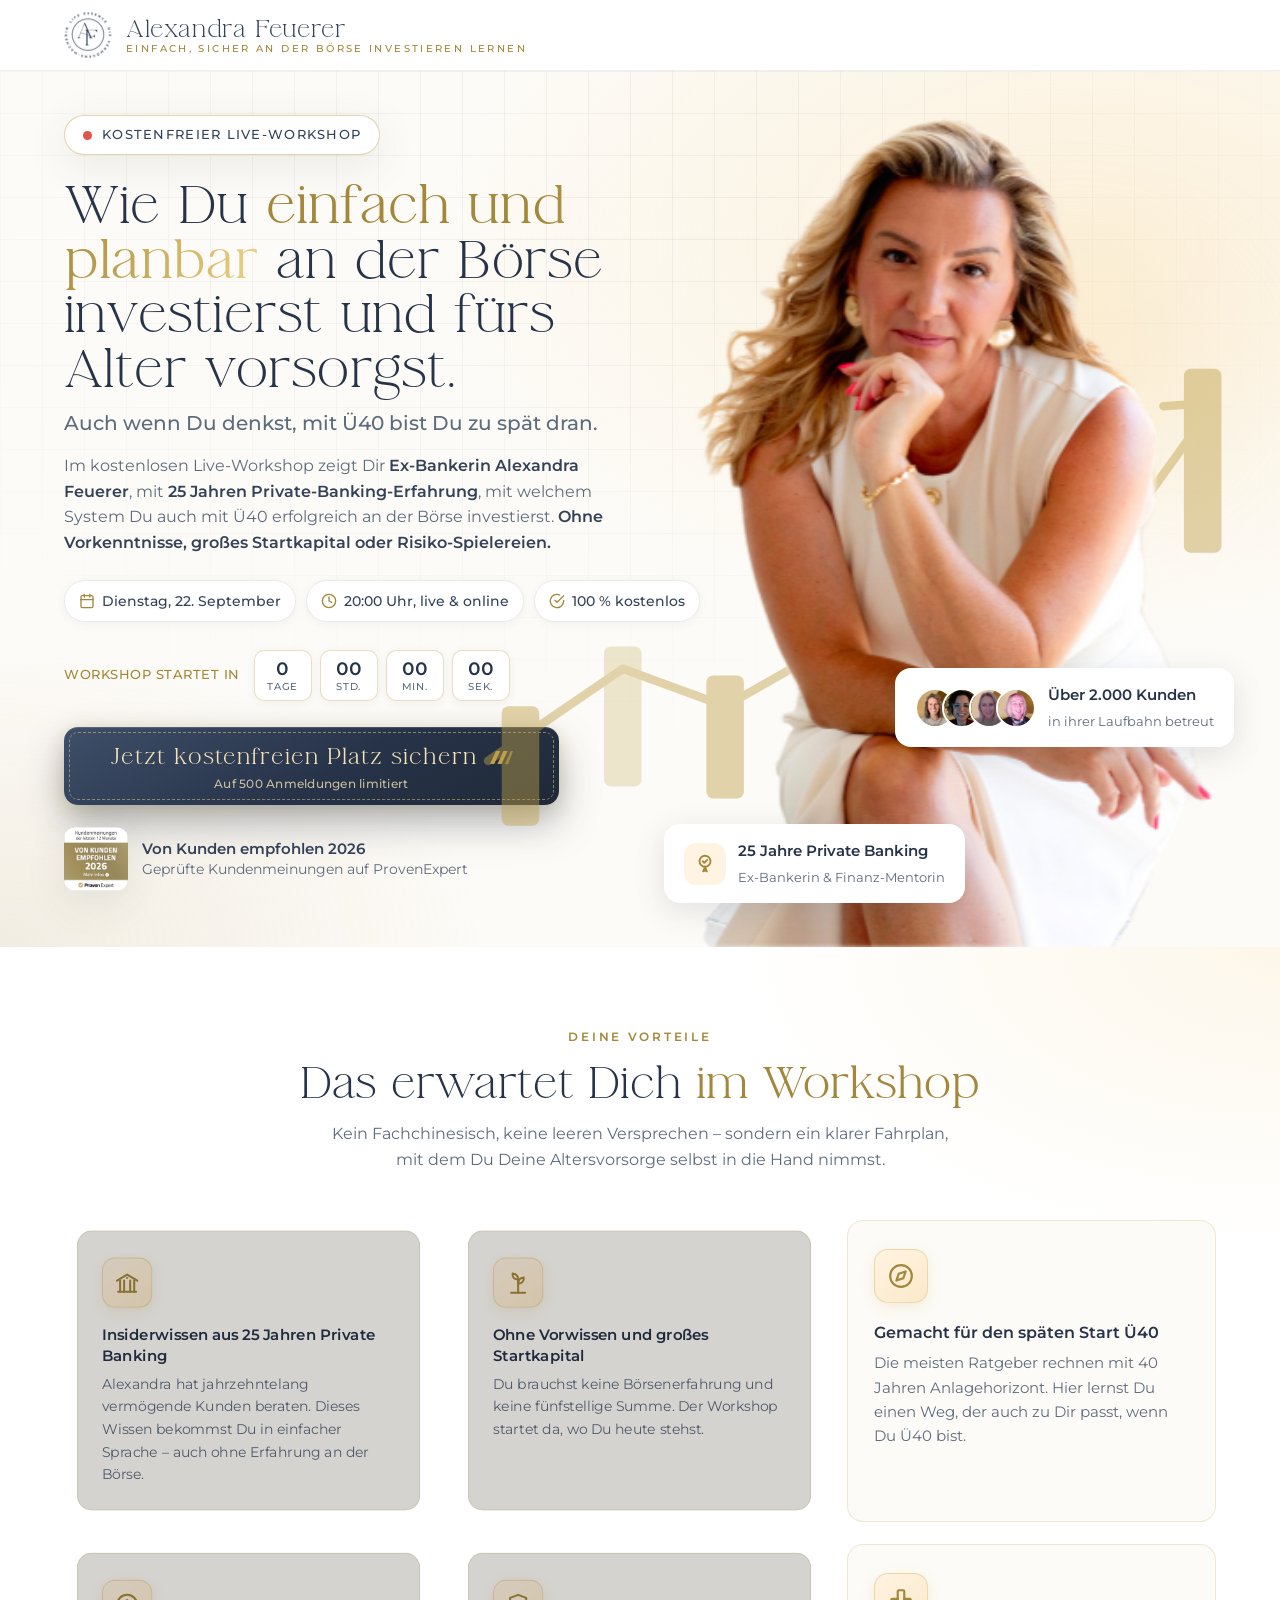
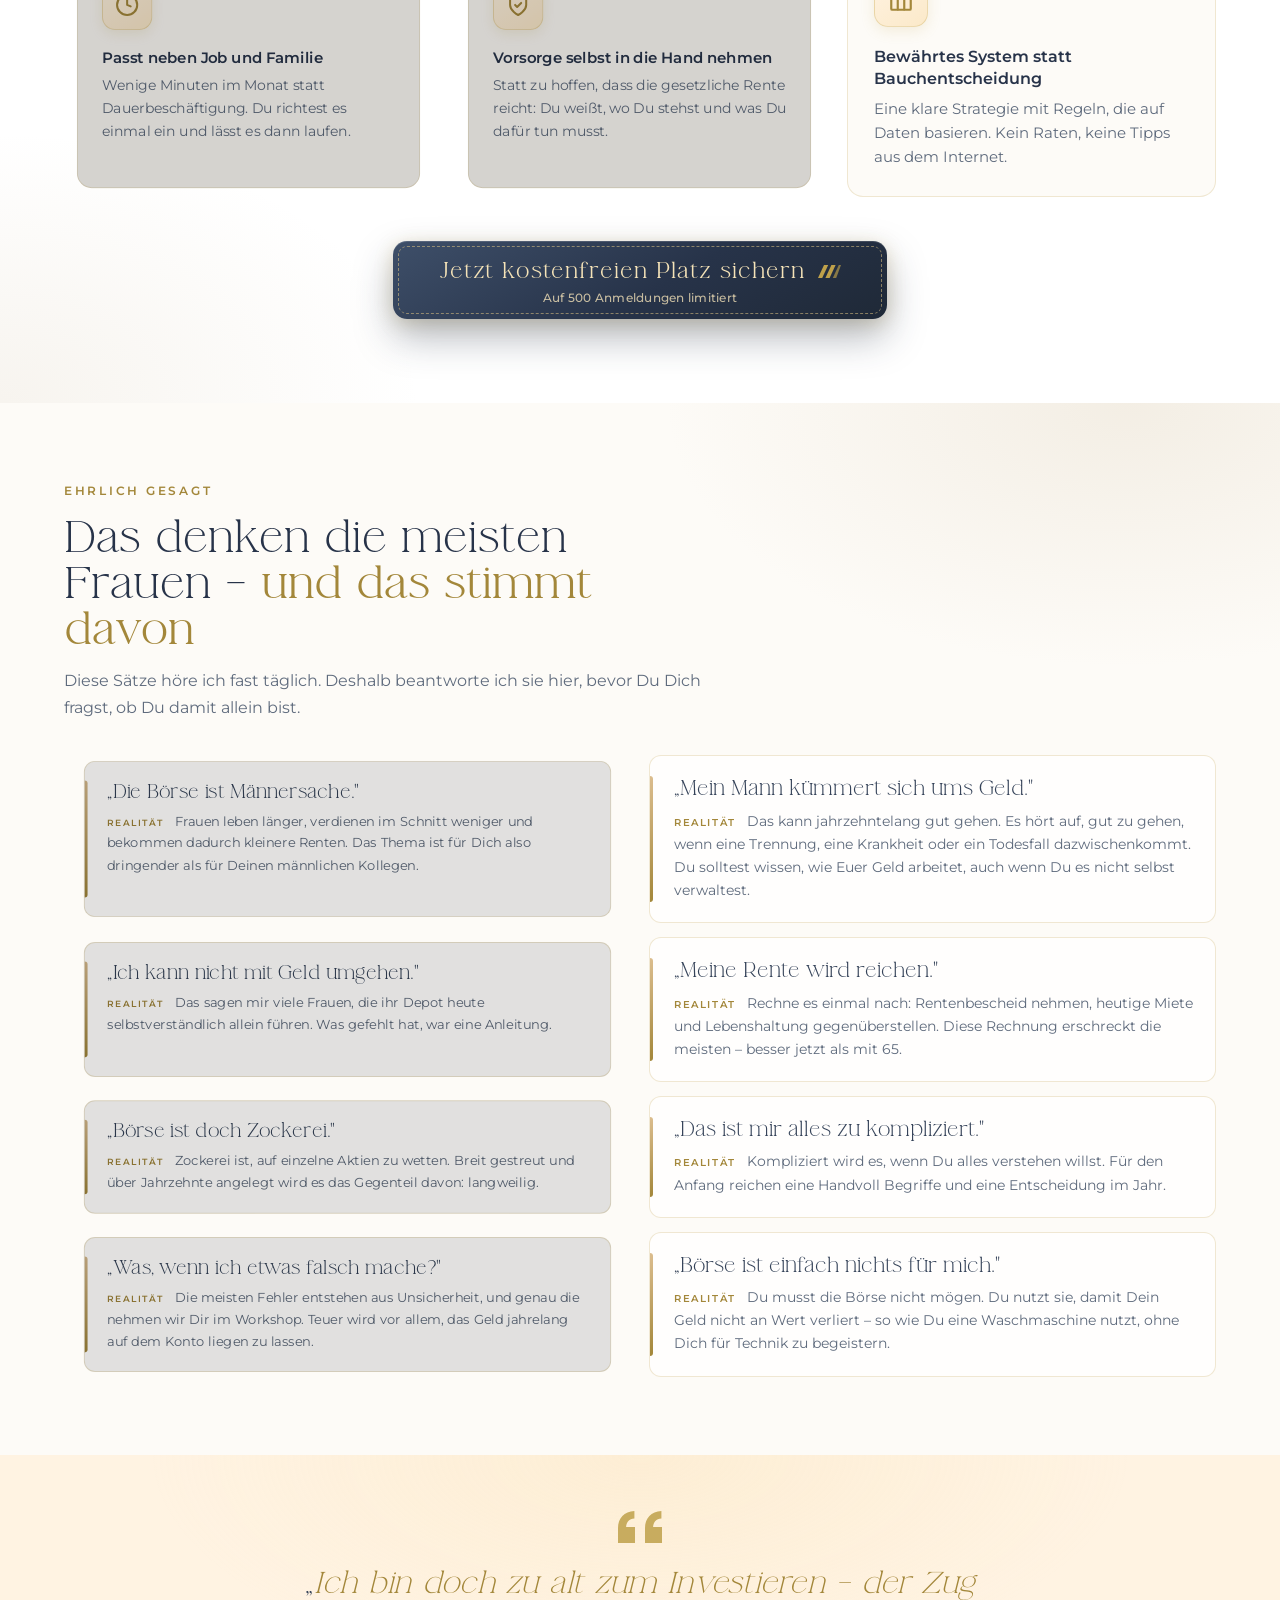
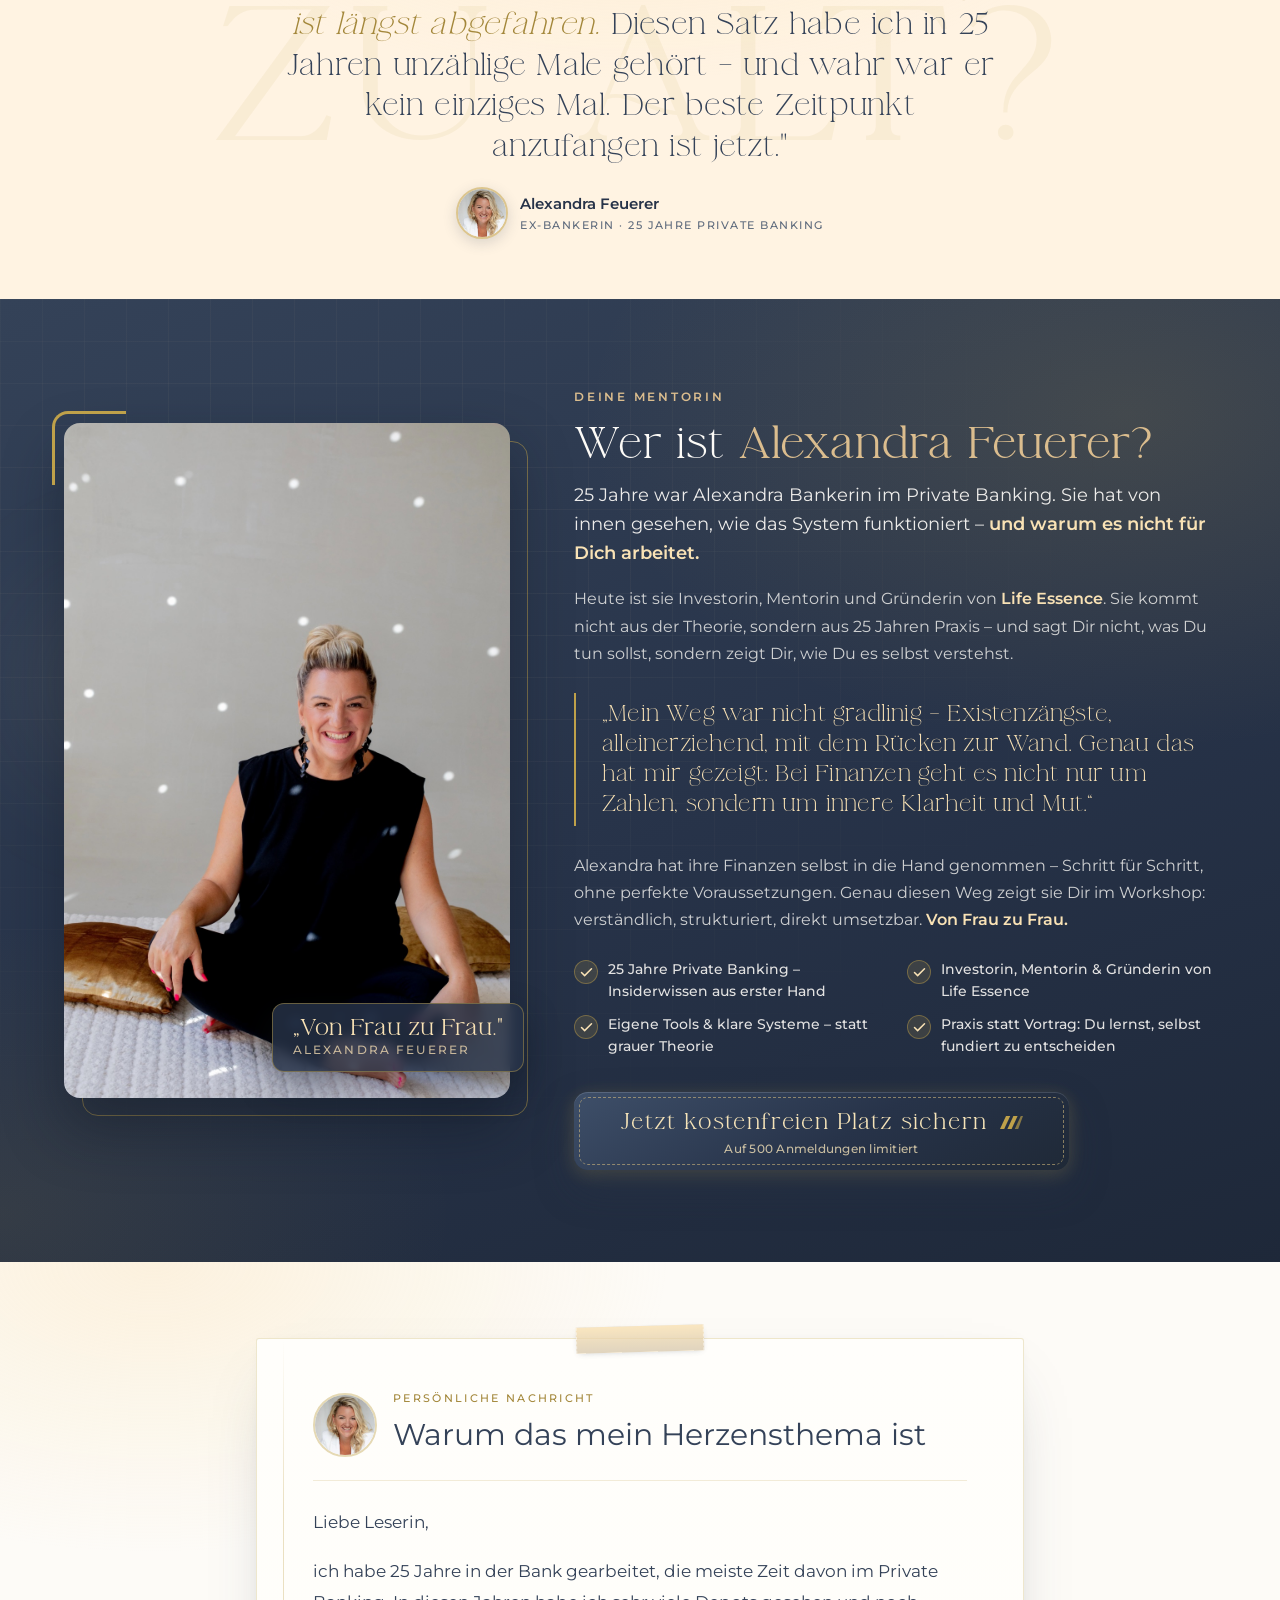
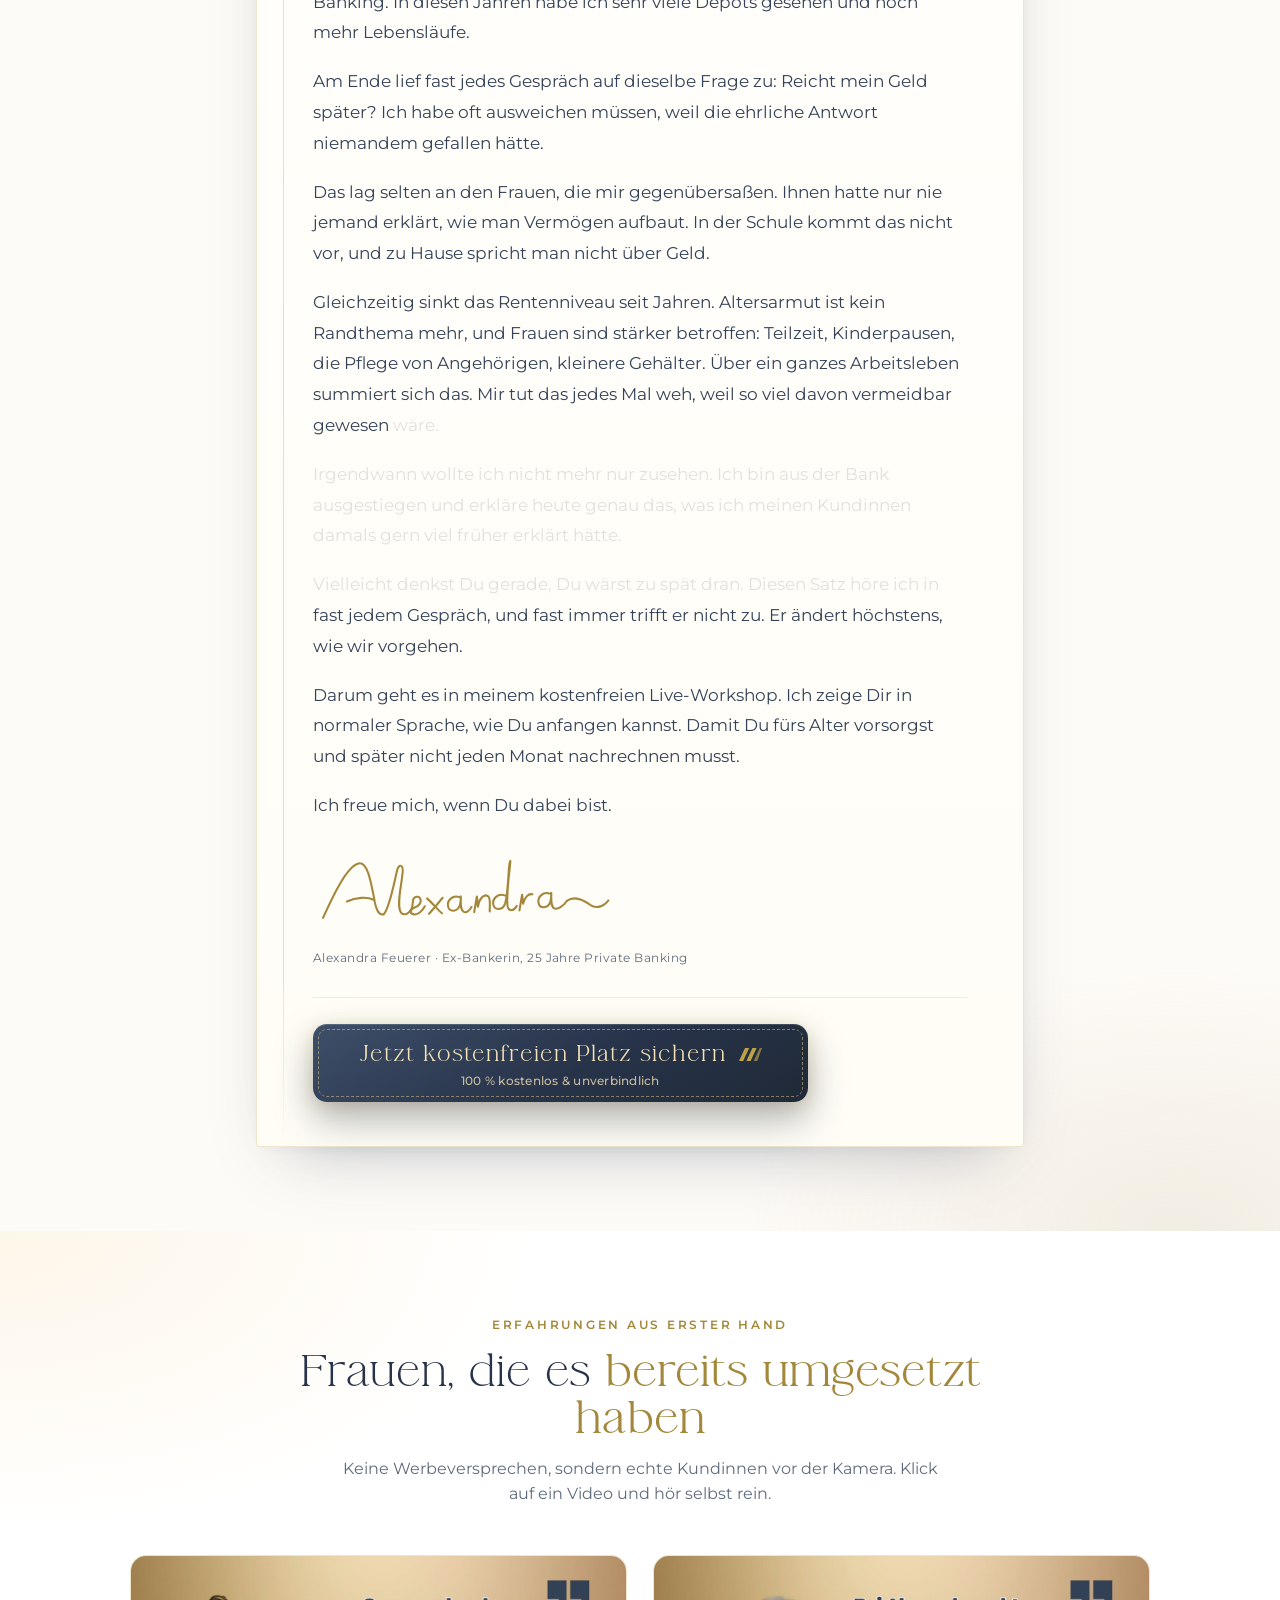
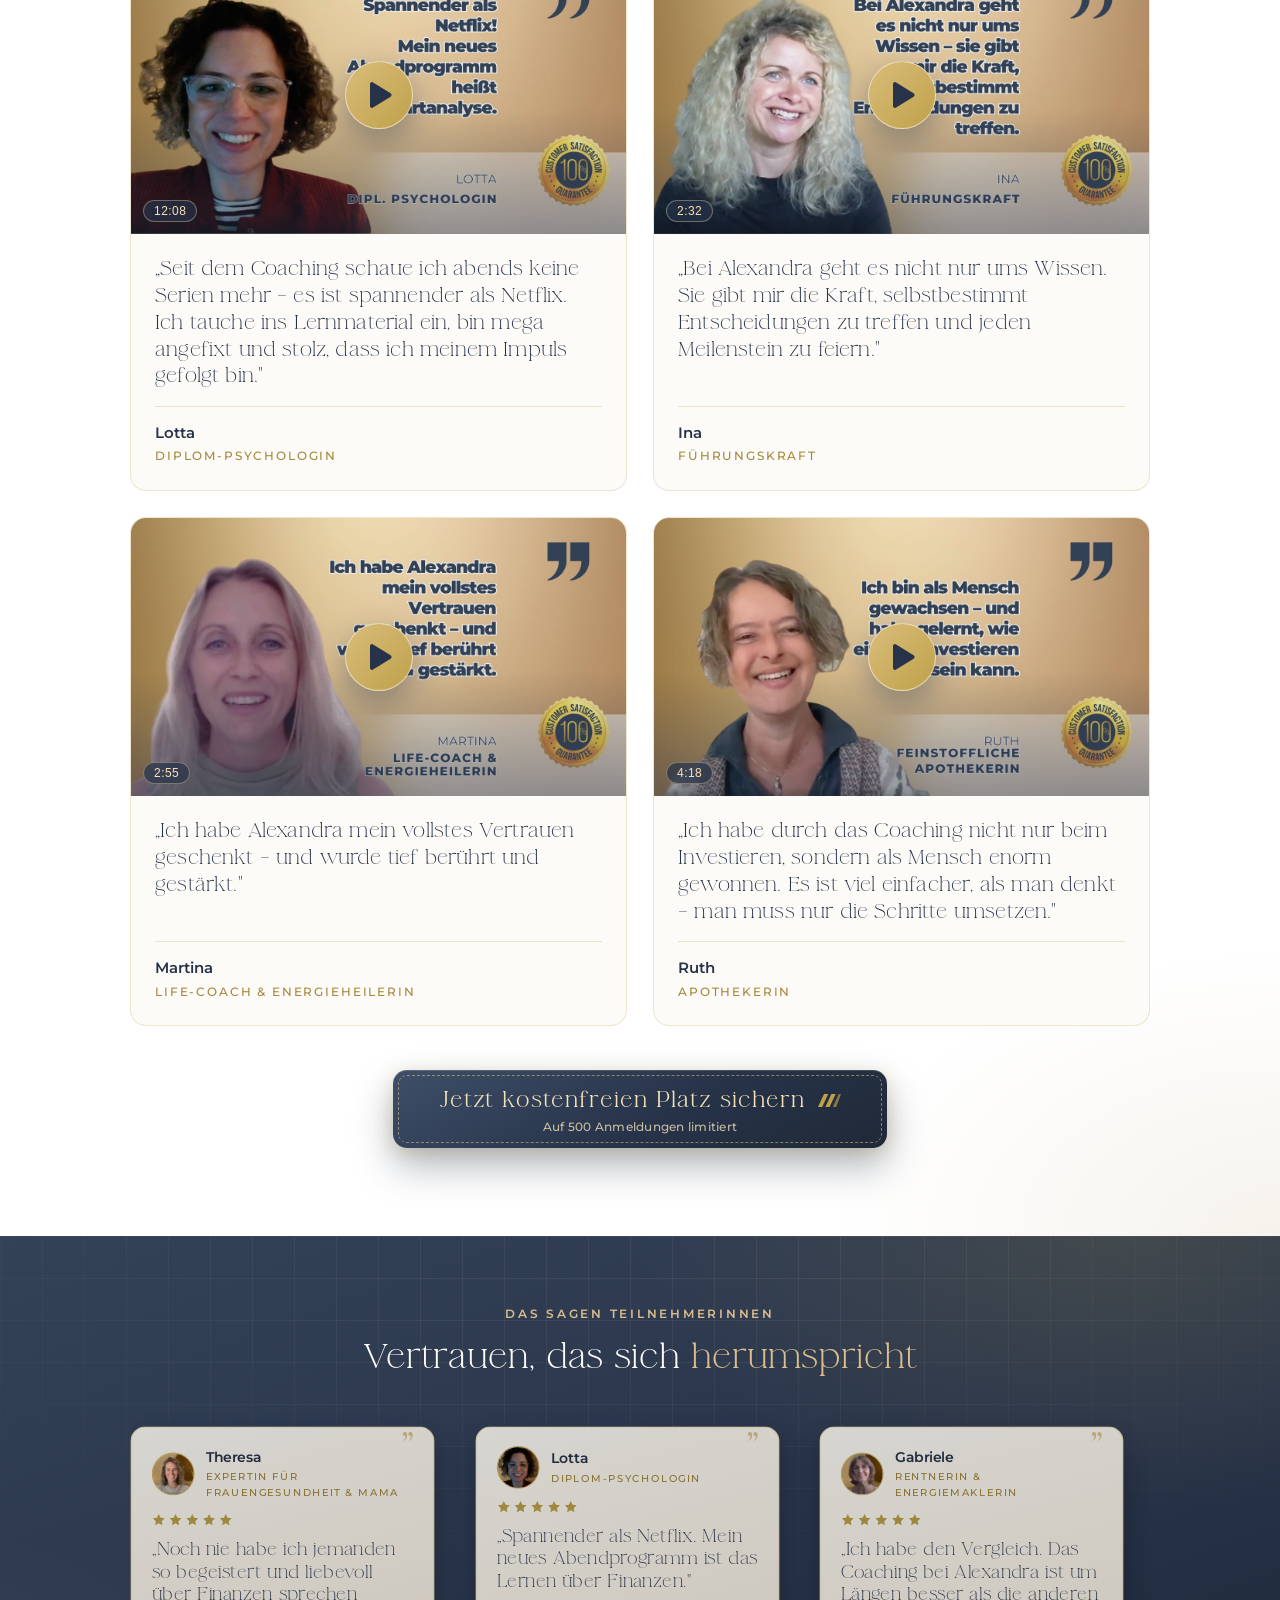
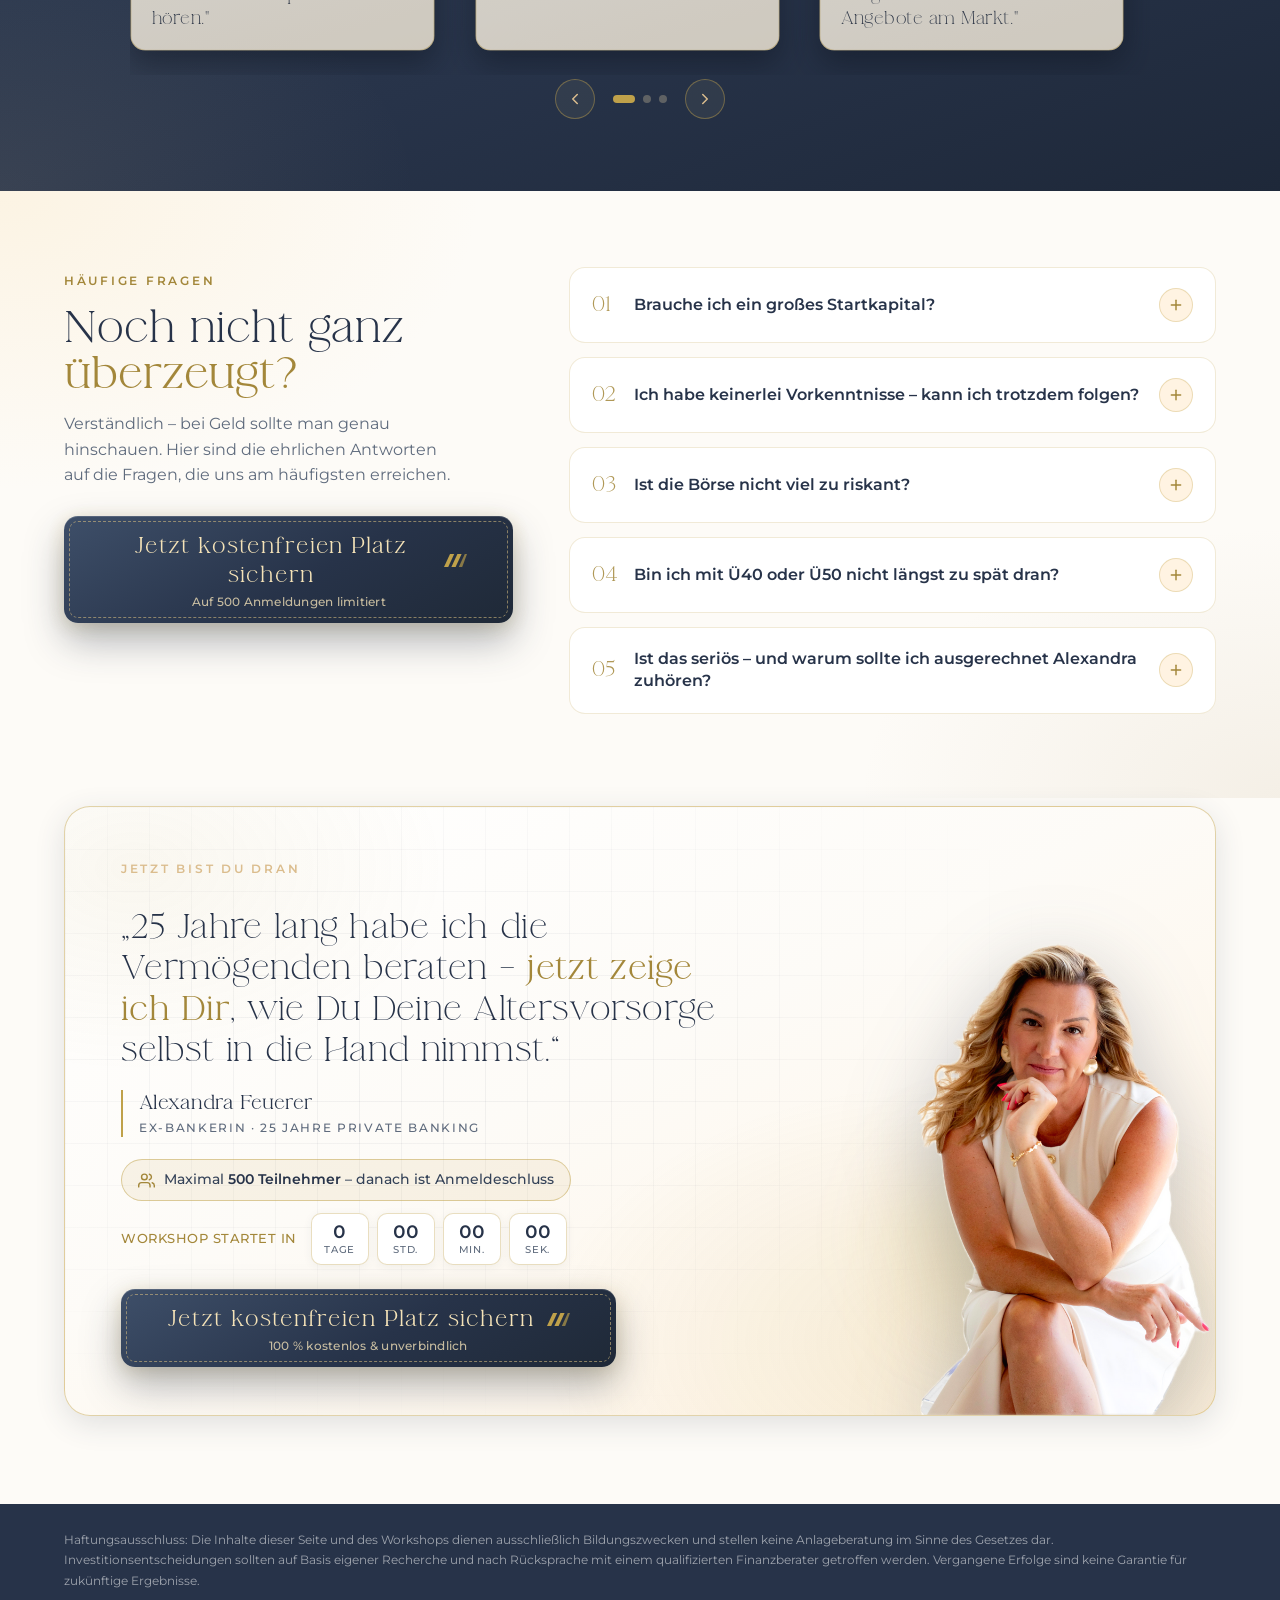
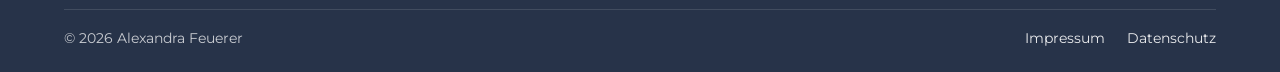
==== commit 34200e33: "Linkvorschau (Open Graph) + Rueckbau der Freie-Plaetze-Anzeige Open Graph / Twitter Card auf allen s" ====
--- a/index.html
+++ b/index.html
@@ -6,9 +6,22 @@
   <title>Kostenloser Live-Workshop: Einfach &amp; planbar an der Börse investieren | Alexandra Feuerer</title>
   <meta name="description" content="Ex-Bankerin Alexandra Feuerer zeigt Dir im kostenlosen Live-Workshop, mit welchem System Du auch mit Ü40 erfolgreich an der Börse investierst – ohne Vorkenntnisse und großes Startkapital.">
   <meta name="robots" content="noindex, nofollow">
-  <meta property="og:title" content="Kostenloser Live-Workshop: Einfach & planbar an der Börse investieren">
+
+  <!-- Linkvorschau beim Teilen (Open Graph / Twitter Card).
+       Bild wird aus tools/og-image.html erzeugt: ./tools/render-og.sh -->
+  <meta property="og:type" content="website">
+  <meta property="og:site_name" content="Alexandra Feuerer">
+  <meta property="og:locale" content="de_DE">
+  <meta property="og:url" content="https://webinar.alexandra-feuerer.de/">
+  <meta property="og:title" content="Kostenloser Live-Workshop: Einfach &amp; planbar an der Börse investieren">
   <meta property="og:description" content="Mit welchem System Du auch mit Ü40 erfolgreich an der Börse investierst – ohne Vorkenntnisse, großes Startkapital oder Risiko-Spielereien.">
-  <meta property="og:type" content="website">
+  <meta property="og:image" content="https://webinar.alexandra-feuerer.de/assets/img/og-share.jpg?v=20260818">
+  <meta property="og:image:width" content="1200">
+  <meta property="og:image:height" content="630">
+  <meta property="og:image:type" content="image/jpeg">
+  <meta property="og:image:alt" content="Alexandra Feuerer – kostenfreier Live-Workshop am 22. September um 20:00 Uhr">
+  <meta name="twitter:card" content="summary_large_image">
+
   <link rel="icon" type="image/png" href="assets/img/favicon.png">
   <link rel="apple-touch-icon" href="assets/img/favicon.png">
 
@@ -16,7 +29,7 @@
   <link rel="preconnect" href="https://fonts.gstatic.com" crossorigin>
   <link href="https://fonts.googleapis.com/css2?family=Montserrat:wght@400;500;600&display=swap" rel="stylesheet">
   <link rel="preload" href="assets/fonts/LaLuxesSerifPro-Regular.otf" as="font" type="font/otf" crossorigin>
-  <link rel="stylesheet" href="assets/css/main.css?v=20260826">
+  <link rel="stylesheet" href="assets/css/main.css?v=20260827">
 
   <!-- Google Tag Manager: Container-ID eintragen und Kommentar entfernen -->
   <!--
@@ -1005,12 +1018,7 @@
         <div class="finalcta__urgency" data-scroll-reveal>
           <span class="finalcta__limit">
             <svg width="17" height="17" viewBox="0 0 24 24" fill="none" stroke="currentColor" stroke-width="2" stroke-linecap="round" stroke-linejoin="round" aria-hidden="true"><path d="M17 21v-2a4 4 0 0 0-4-4H5a4 4 0 0 0-4 4v2"/><circle cx="9" cy="7" r="4"/><path d="M23 21v-2a4 4 0 0 0-3-3.87"/><path d="M16 3.13a4 4 0 0 1 0 7.75"/></svg>
-            <!-- Die Restzahl kommt vom CRM-Proxy (echter Stand in ActiveCampaign).
-                 Ohne Anbindung oder bei Fehler bleibt der statische Satz stehen -
-                 es wird nie eine Zahl geraten. -->
-            <span>Maximal <strong data-seats-limit>500</strong> Teilnehmer<span
-              data-seats-fallback> – danach ist Anmeldeschluss</span><span
-              data-seats-live hidden> – aktuell noch <strong data-seats-remaining></strong> Plätze frei</span></span>
+            <span>Maximal <strong>500 Teilnehmer</strong> – danach ist Anmeldeschluss</span>
           </span>
 
           <div class="countdown" data-countdown="2026-09-22T20:00:00+02:00" aria-label="Countdown bis zum Workshop-Start">
@@ -1152,6 +1160,6 @@
     </div>
   </dialog>
 
-  <script src="assets/js/main.js?v=20260826"></script>
+  <script src="assets/js/main.js?v=20260827"></script>
 </body>
 </html>
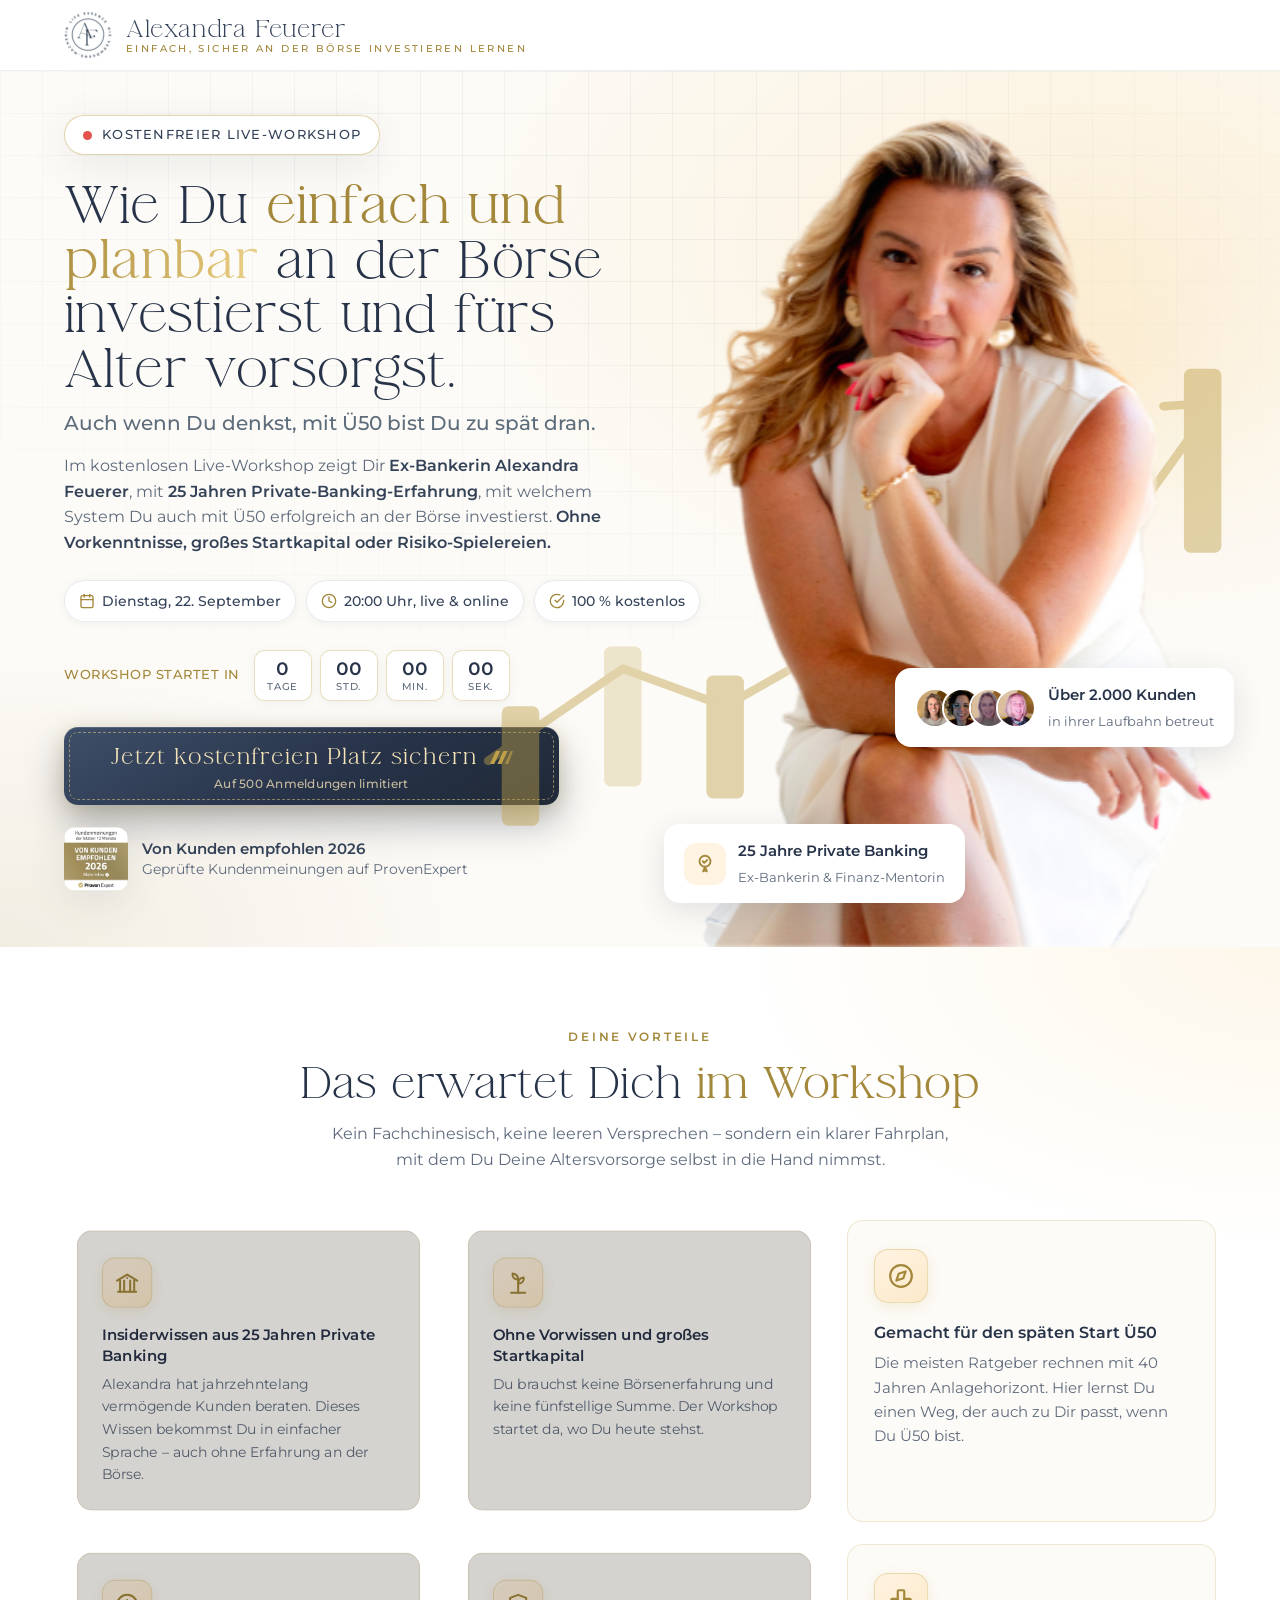
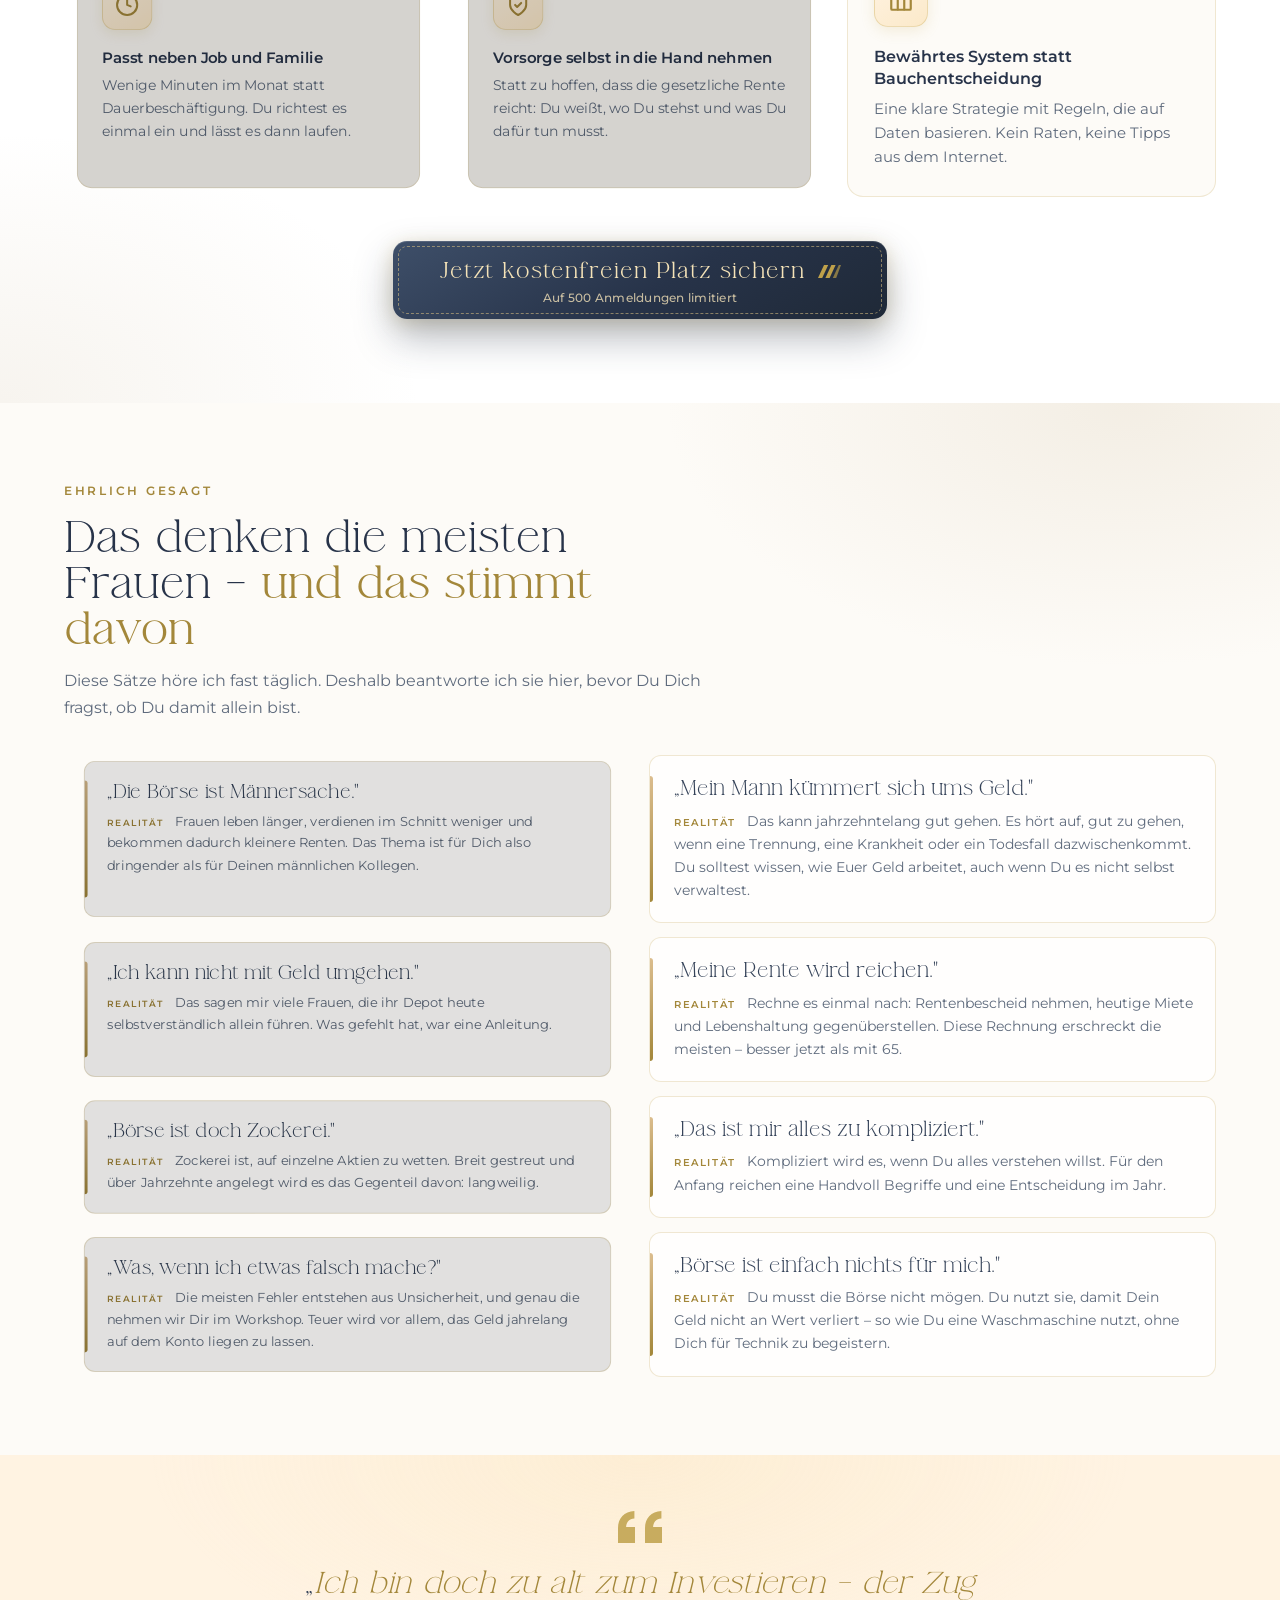
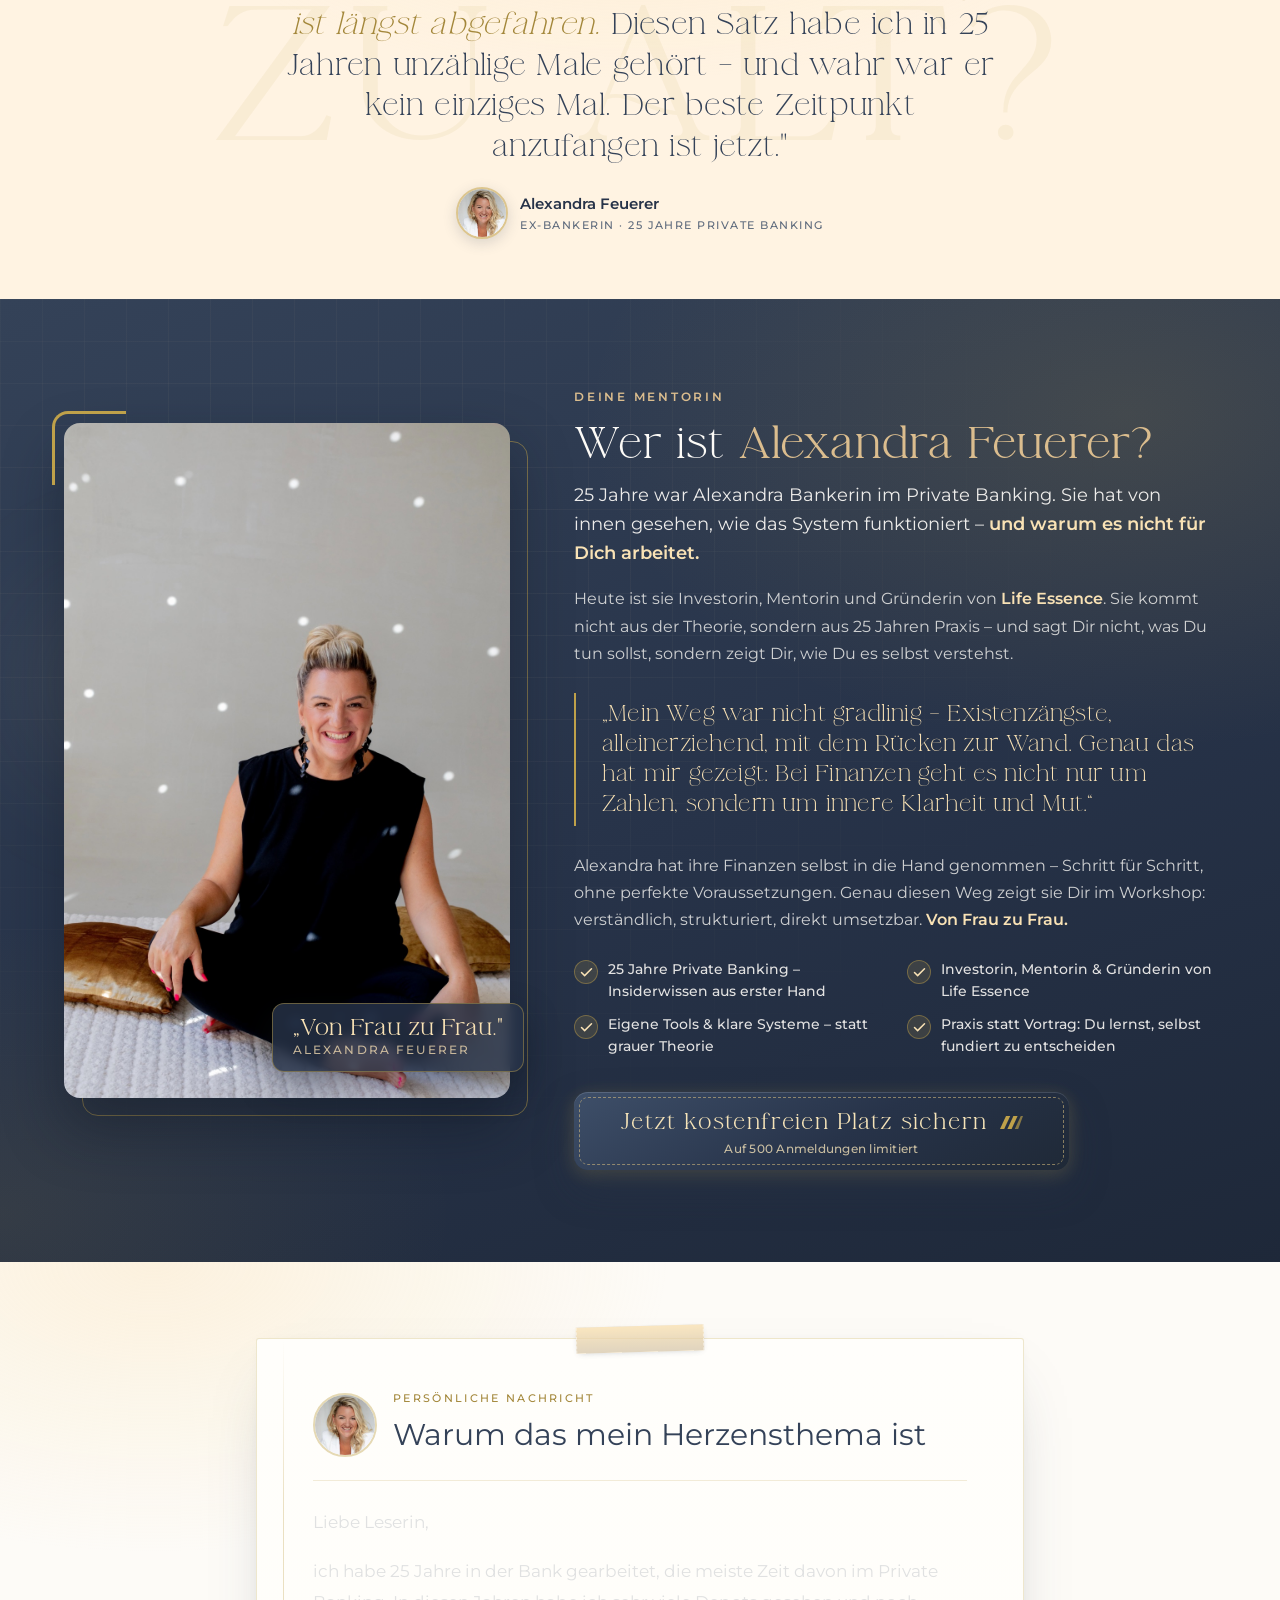
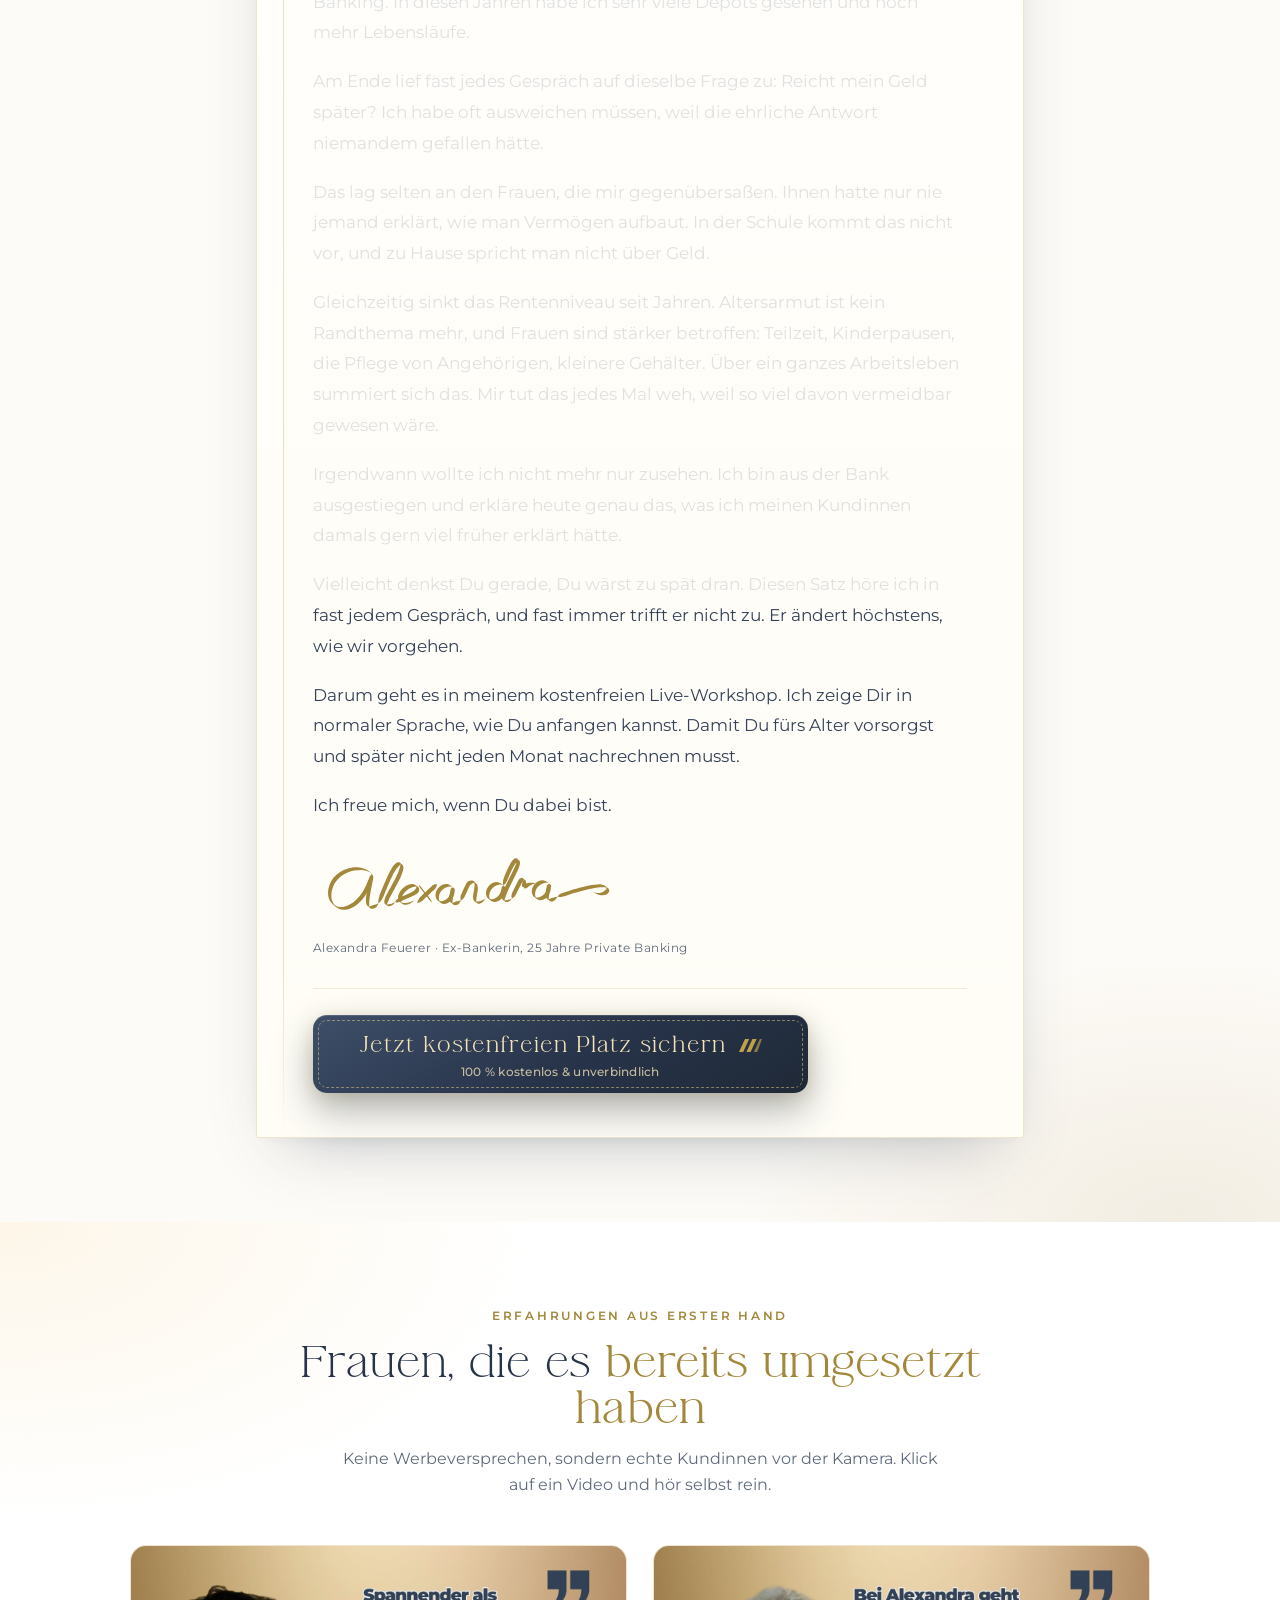
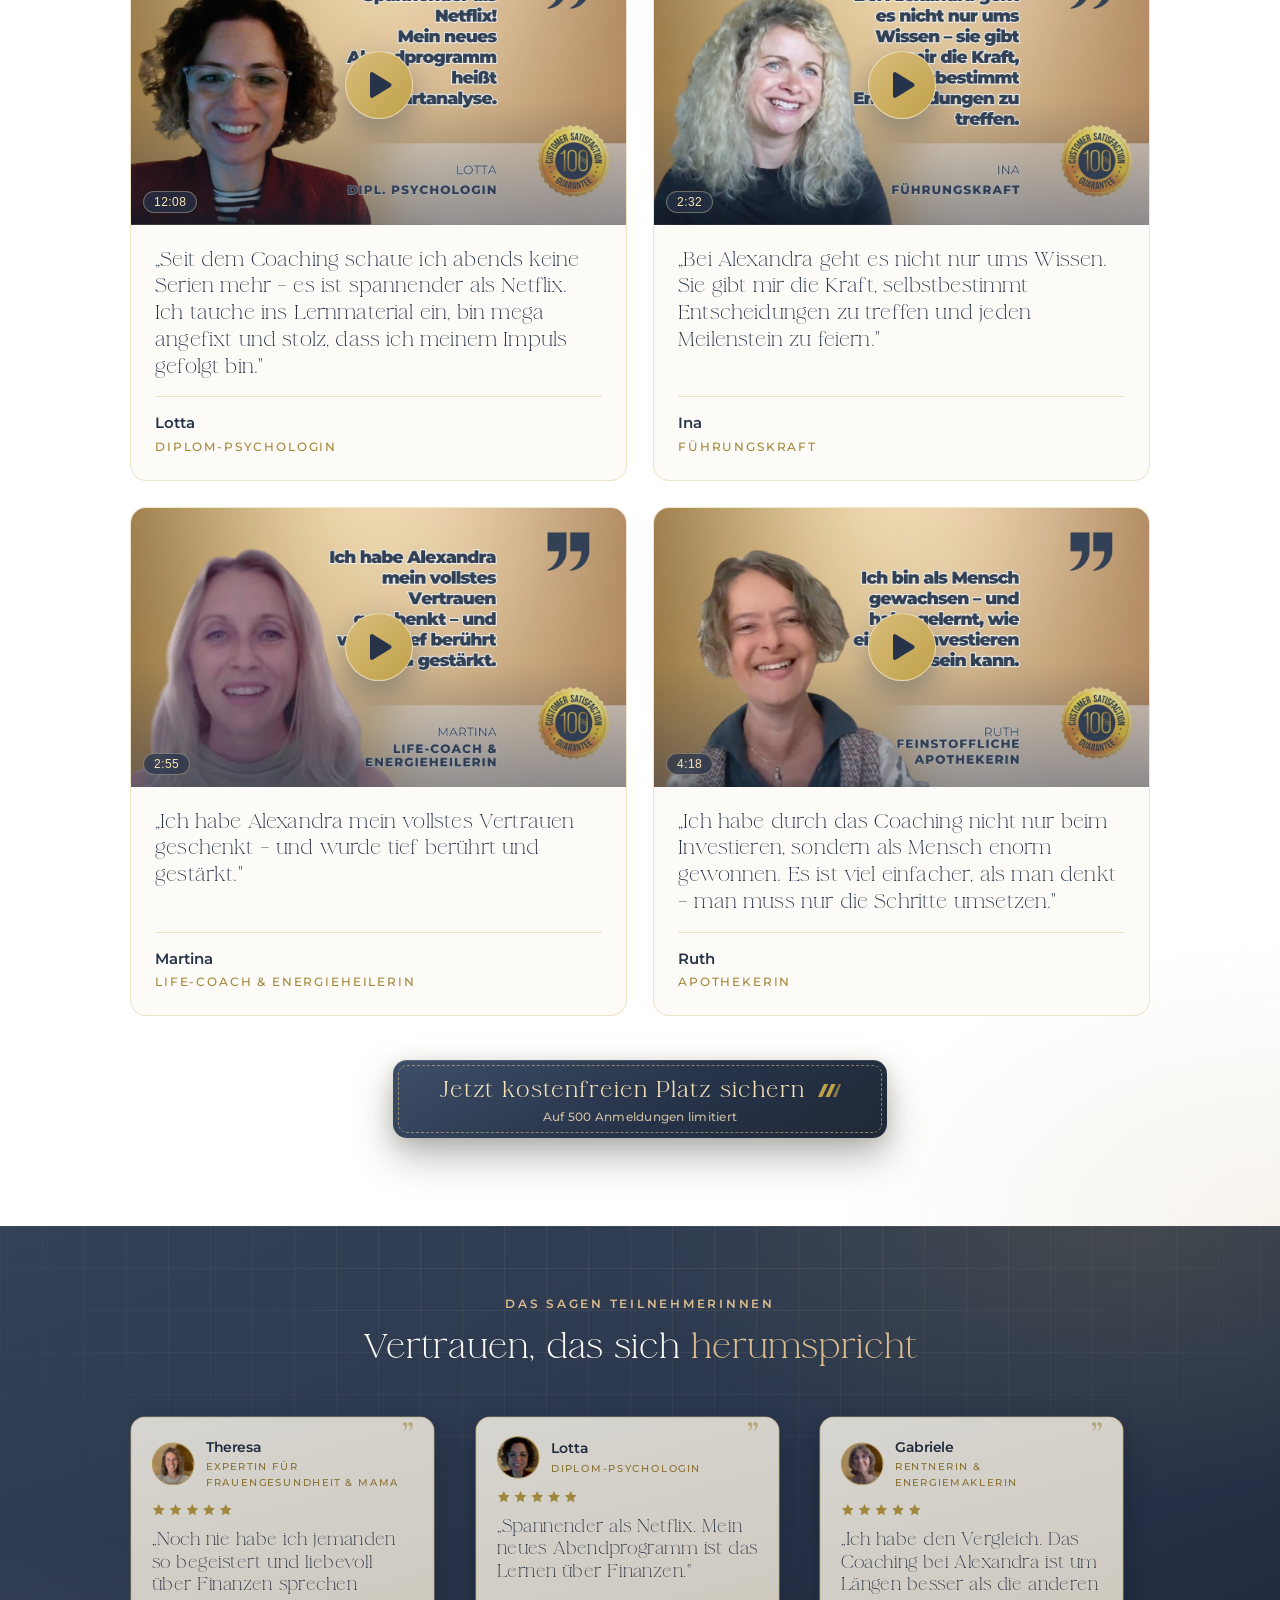
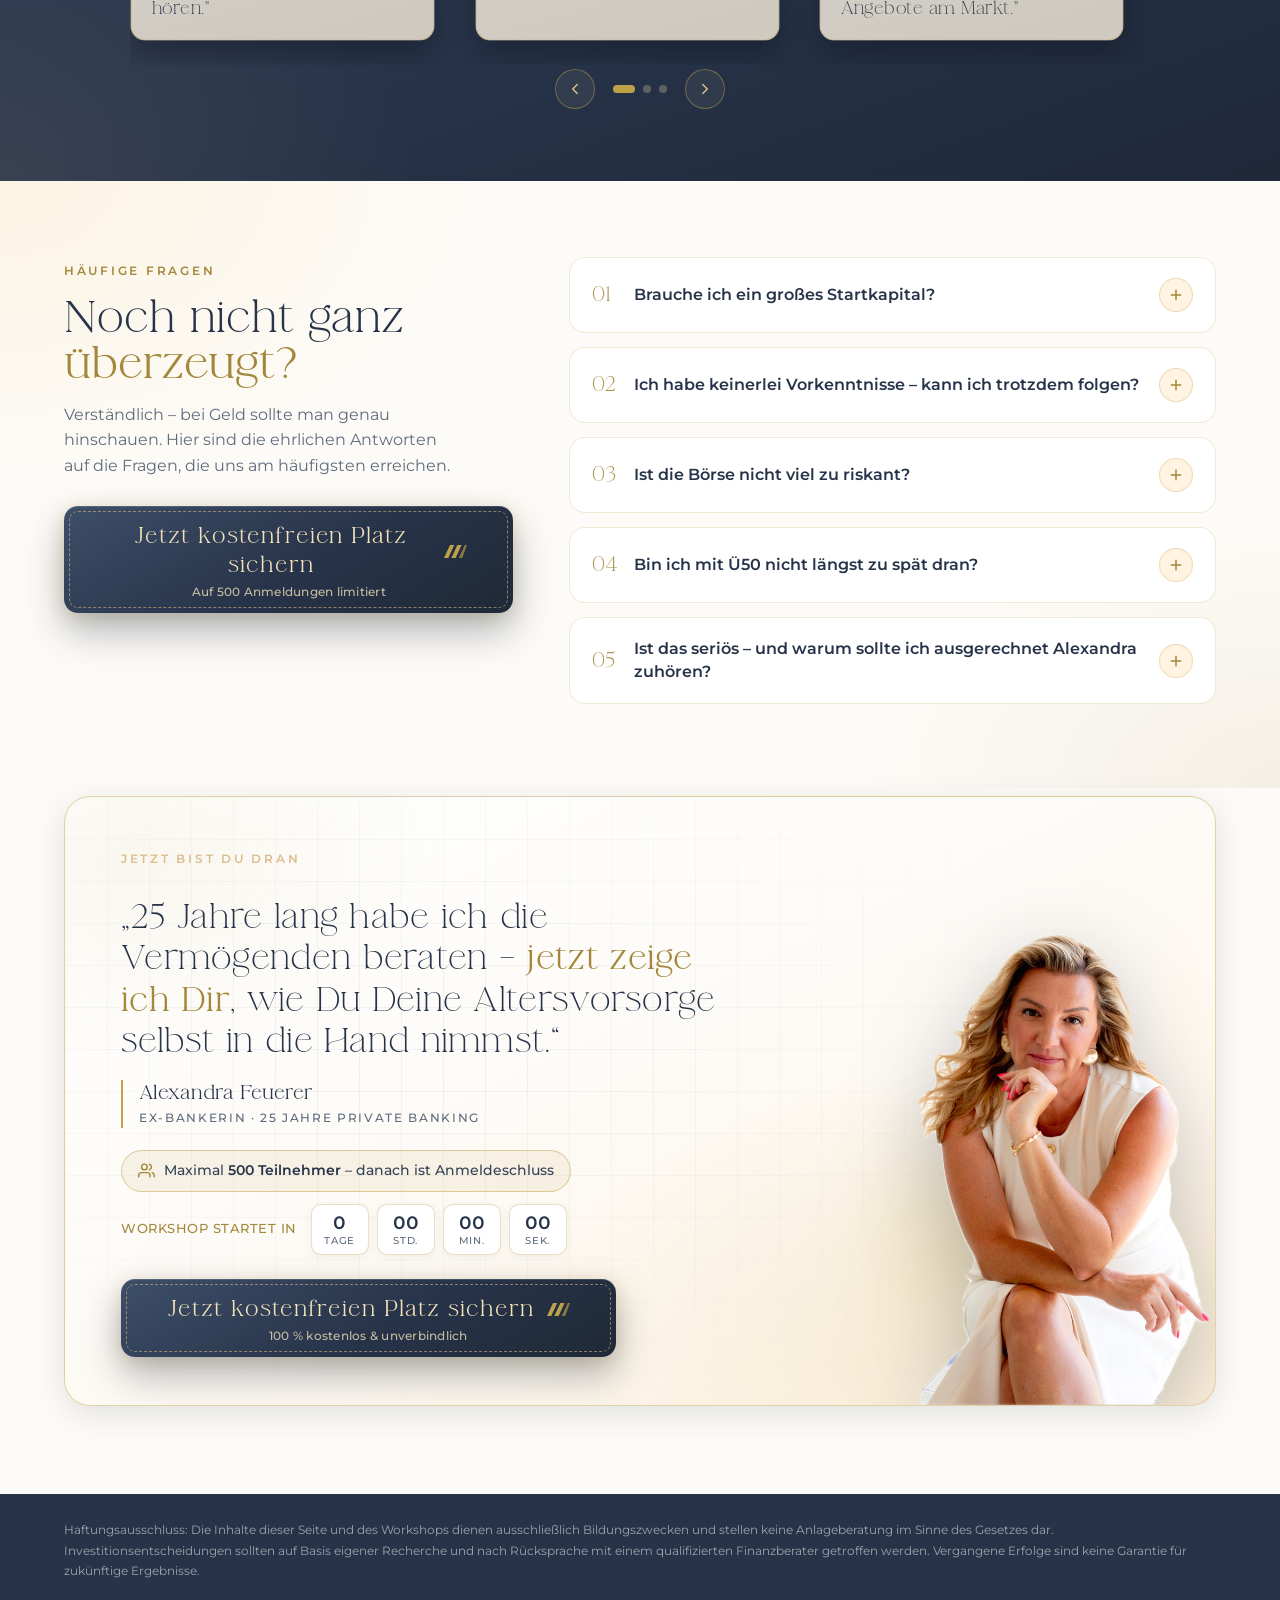
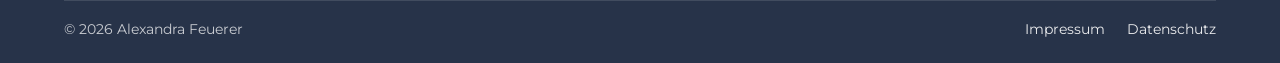
==== commit 51bc7307: "Zielgruppe Ue50, Telefon optional, Hero-Autoplay, neue Unterschrift Zielgruppe von Ue40 auf Ue50 umg" ====
--- a/index.html
+++ b/index.html
@@ -4,7 +4,7 @@
   <meta charset="utf-8">
   <meta name="viewport" content="width=device-width, initial-scale=1">
   <title>Kostenloser Live-Workshop: Einfach &amp; planbar an der Börse investieren | Alexandra Feuerer</title>
-  <meta name="description" content="Ex-Bankerin Alexandra Feuerer zeigt Dir im kostenlosen Live-Workshop, mit welchem System Du auch mit Ü40 erfolgreich an der Börse investierst – ohne Vorkenntnisse und großes Startkapital.">
+  <meta name="description" content="Ex-Bankerin Alexandra Feuerer zeigt Dir im kostenlosen Live-Workshop, mit welchem System Du auch mit Ü50 erfolgreich an der Börse investierst – ohne Vorkenntnisse und großes Startkapital.">
   <meta name="robots" content="noindex, nofollow">
 
   <!-- Linkvorschau beim Teilen (Open Graph / Twitter Card).
@@ -14,8 +14,8 @@
   <meta property="og:locale" content="de_DE">
   <meta property="og:url" content="https://webinar.alexandra-feuerer.de/">
   <meta property="og:title" content="Kostenloser Live-Workshop: Einfach &amp; planbar an der Börse investieren">
-  <meta property="og:description" content="Mit welchem System Du auch mit Ü40 erfolgreich an der Börse investierst – ohne Vorkenntnisse, großes Startkapital oder Risiko-Spielereien.">
-  <meta property="og:image" content="https://webinar.alexandra-feuerer.de/assets/img/og-share.jpg?v=20260818">
+  <meta property="og:description" content="Mit welchem System Du auch mit Ü50 erfolgreich an der Börse investierst – ohne Vorkenntnisse, großes Startkapital oder Risiko-Spielereien.">
+  <meta property="og:image" content="https://webinar.alexandra-feuerer.de/assets/img/og-share.jpg?v=20260818b">
   <meta property="og:image:width" content="1200">
   <meta property="og:image:height" content="630">
   <meta property="og:image:type" content="image/jpeg">
@@ -29,7 +29,7 @@
   <link rel="preconnect" href="https://fonts.gstatic.com" crossorigin>
   <link href="https://fonts.googleapis.com/css2?family=Montserrat:wght@400;500;600&display=swap" rel="stylesheet">
   <link rel="preload" href="assets/fonts/LaLuxesSerifPro-Regular.otf" as="font" type="font/otf" crossorigin>
-  <link rel="stylesheet" href="assets/css/main.css?v=20260827">
+  <link rel="stylesheet" href="assets/css/main.css?v=20260828">
 
   <!-- Google Tag Manager: Container-ID eintragen und Kommentar entfernen -->
   <!--
@@ -72,12 +72,12 @@
 
         <h1 data-reveal="2">
           Wie Du <span class="accent">einfach und planbar</span> an der Börse investierst und fürs Alter vorsorgst.
-          <span class="subline">Auch wenn Du denkst, mit Ü40 bist Du zu spät dran.</span>
+          <span class="subline">Auch wenn Du denkst, mit Ü50 bist Du zu spät dran.</span>
         </h1>
 
         <p class="hero__sub" data-reveal="3">
           Im kostenlosen Live-Workshop zeigt Dir <strong>Ex-Bankerin Alexandra Feuerer</strong>,
-          mit <strong>25 Jahren Private-Banking-Erfahrung</strong>, mit welchem System Du auch mit Ü40
+          mit <strong>25 Jahren Private-Banking-Erfahrung</strong>, mit welchem System Du auch mit Ü50
           erfolgreich an der Börse investierst. <strong>Ohne Vorkenntnisse, großes Startkapital
           oder Risiko-Spielereien.</strong>
         </p>
@@ -210,10 +210,10 @@
           <span class="benefit__icon">
             <svg width="26" height="26" viewBox="0 0 24 24" fill="none" stroke="currentColor" stroke-width="2" stroke-linecap="round" stroke-linejoin="round" aria-hidden="true"><circle cx="12" cy="12" r="10"/><polygon points="16.24 7.76 14.12 14.12 7.76 16.24 9.88 9.88 16.24 7.76"/></svg>
           </span>
-          <h3 class="benefit__title">Gemacht für den späten Start Ü40</h3>
+          <h3 class="benefit__title">Gemacht für den späten Start Ü50</h3>
           <p class="benefit__text">
             Die meisten Ratgeber rechnen mit 40 Jahren Anlagehorizont. Hier lernst Du
-            einen Weg, der auch zu Dir passt, wenn Du Ü40 bist.
+            einen Weg, der auch zu Dir passt, wenn Du Ü50 bist.
           </p>
         </article>
 
@@ -550,22 +550,24 @@
         </div>
 
         <footer class="letter__sign">
-          <svg class="letter__sig" data-letter-sig viewBox="0 0 470 132" role="img"
+          <svg class="letter__sig" data-letter-sig viewBox="0 0 530 132" role="img"
                aria-label="Unterschrift von Alexandra Feuerer" focusable="false">
-            <g fill="none" stroke="currentColor" stroke-width="3.2"
-               stroke-linecap="round" stroke-linejoin="round">
-              <path d="M 14 104 C 32 68 54 26 72 22 C 86 19 90 50 94 76 C 96 93 100 104 108 102"/>
-              <path d="M 52 80 C 66 74 84 74 93 79"/>
-              <path d="M 108 102 C 117 93 125 58 131 36 C 134 24 143 25 139 43 C 136 64 129 87 134 99 C 137 106 146 104 151 96"/>
-              <path d="M 151 96 C 156 86 151 78 160 77 C 168 76 169 89 157 93 C 148 96 148 103 155 104 C 161 105 168 99 172 92"/>
-              <path d="M 176 80 C 184 88 191 97 198 104"/>
-              <path d="M 200 80 C 193 88 185 97 178 104"/>
-              <path d="M 226 80 C 216 76 206 84 208 94 C 210 103 222 103 226 93 C 229 84 228 76 228 80 C 228 90 226 100 232 103 C 236 105 241 101 244 96"/>
-              <path d="M 248 104 C 250 94 252 84 253 80 C 254 86 253 92 254 96 C 256 84 264 76 270 80 C 275 84 272 94 272 104"/>
-              <path d="M 296 80 C 286 76 276 84 278 94 C 280 103 292 103 296 93 C 300 82 302 60 304 40 C 306 26 308 22 306 34 C 303 56 298 84 300 98 C 302 106 310 104 314 97"/>
-              <path d="M 318 104 C 320 94 322 84 323 80 C 324 86 323 90 324 94 C 327 84 333 78 339 80"/>
-              <path d="M 366 80 C 356 76 346 84 348 94 C 350 103 362 103 366 93 C 369 84 368 76 368 80 C 368 90 366 100 372 103 C 377 106 386 100 392 92"/>
-              <path d="M 392 92 C 404 84 418 92 428 100 C 436 106 448 104 456 94"/>
+            <g fill="currentColor">
+          <path d="M103.9 44 100.2 40.3 95.9 37 90.8 34.3 85.1 32.4 78.9 31.4 72.5 31.3 65.9 32 59.4 33.6 53 35.9 47 39.2 41.3 43.2 36.3 48.2 32.1 54 28.8 60.7 26.8 67 25.9 73.1 26 78.8 27 84 29 88.6 31.6 92.5 34.8 95.6 38 98.5 41.4 101.2 45.5 103.2 50.1 104.5 55.1 104.7 60.4 104 65.7 102.1 69.2 100.4 72.8 98.3 76.4 95.9 79.8 93 83.2 89.8 86.5 86.3 89.7 82.4 92.7 78.1 95.6 73.4 98.3 68.4 100.8 63.1 103.1 57.4 104.3 51 103.9 44 103.9 44 99.7 49.5 96.6 54.9 94.3 60.2 91.9 65.2 89.3 69.8 86.6 74 83.8 77.9 80.9 81.4 77.9 84.7 74.9 87.5 71.9 90.1 68.9 92.3 65.8 94.3 62.7 95.9 58.5 97.8 54.4 99 50.4 99.6 46.5 99.5 42.6 98.7 38.9 97.3 35.7 94.7 33.7 91.1 32.3 87.2 31.6 83 31.5 78.6 32 73.8 33.2 68.8 35.3 63.3 38.3 57.9 41.9 53 46.1 48.8 50.8 45.2 56 42.2 61.5 39.8 67.2 38 73 36.9 78.8 36.4 84.4 36.5 89.9 37.1 95.1 38.5 99.9 40.8 103.9 44Z"/>
+          <path d="M103.9 44 99.9 48 98.6 52.7 97.5 57.3 96.5 61.8 95.4 66.2 94.4 70.5 93.6 74.7 92.8 78.7 92.1 82.4 91.7 86 91.4 89.3 91.4 92.3 91.7 95.1 92.4 97.5 93.4 99.1 94.6 100.2 96.1 100.9 96.9 102.1 97.9 103.4 99.4 104.3 101.2 104.8 103.1 104.9 105 104.4 106.8 103.4 108.6 102.1 110.2 100.5 111.7 98.5 112.9 96 112.9 96 110.3 96.7 108.1 97.4 106.2 98 104.6 98.4 103.1 98.7 101.9 99 100.9 99.4 100 99.8 99 100.2 97.9 100.4 96.8 100.2 96.7 98.9 96.8 97.7 96.9 96.5 97 94.7 97.1 92.4 97.4 89.8 97.8 86.8 98.4 83.5 99.1 79.9 99.9 76.1 100.8 72 101.8 67.7 102.9 63.3 103.9 58.8 105 54.1 105.9 49.4 103.9 44Z"/>
+          <path d="M112.9 96 116.7 92.4 119.7 88.1 122.4 83.5 124.6 78.5 126.9 73.5 129.2 68.5 131.5 63.5 133.9 58.7 136.2 54.1 138.5 49.7 140.7 45.7 142.9 42.1 145 38.9 146.9 36.3 148.4 34.7 149.8 33.4 150.9 32.4 151.8 31.7 152.4 31.1 152.9 30.3 154 29.4 154 30.5 153.5 31.6 153.1 32.9 152.7 34.6 152 36.7 151 39.4 149.7 42.6 147.9 46.4 145.9 50.2 143.7 54.2 141.4 58.2 139.1 62.2 136.7 66.1 134.4 70 132.1 73.7 130 77.3 128 80.7 126.3 83.9 124.9 86.9 123.9 89.7 123.3 92.3 123.3 94.4 123.8 96.4 125 97.8 126.5 98.7 127.6 99.4 128.5 100.6 129.9 101.3 131.5 101.5 133.2 101.2 135 100.6 136.8 99.7 138.7 98.5 140.5 97 142.1 95 142.1 95 139.7 95.8 137.6 96.5 135.7 97.1 134 97.5 132.6 97.7 131.3 97.9 130.3 98 129.4 98.1 128.3 98.3 127.9 97.6 128.3 96.5 128.8 95.6 129.2 94.8 129.7 93.7 130.4 92.1 131.4 89.9 132.7 87.2 134.3 84.3 136.2 81 138.3 77.5 140.6 73.8 142.9 69.9 145.3 65.9 147.7 61.8 150 57.7 152.3 53.6 154.3 49.5 156.1 45.4 157.5 41.7 158.5 38.4 158.9 35.4 158.7 32.8 157.9 30.6 156.3 29.1 154.8 28.3 153.8 26.5 151.8 25.5 149.6 25.5 147.3 26.3 145.2 27.7 143.1 29.5 141.1 31.7 138.9 34.8 136.7 38.2 134.4 42.1 132.1 46.3 129.8 50.8 127.5 55.6 125.1 60.5 122.8 65.5 120.5 70.6 118.2 75.6 115.9 80.6 114.3 85.7 113 90.7 112.9 96Z"/>
+          <path d="M142.1 95 145.3 95.5 147.9 95.1 150.5 94.5 152.9 93.4 155.4 92.3 157.9 91.3 160.5 90.2 163 89.2 165.6 88.2 168.1 87.2 170.6 86.2 173.1 85.2 175.5 84.2 177.8 83.1 179.9 82 181.6 80.7 183.1 79.2 184.2 77.5 184.8 75.6 185 73.7 184.7 71.8 183.8 70.3 182.5 69.1 181 68.5 180.1 67.3 178.9 66 177.1 65 175 64.4 172.3 64.3 169.6 64.6 166.9 65.2 164.3 66.1 161.8 67.3 159.4 68.8 157.2 70.5 155.1 72.3 153.2 74.4 151.6 76.5 150.1 78.8 149 81.3 148.1 83.8 147.6 86.3 147.6 89.2 148.2 91.7 149.5 93.8 151.2 95.3 153 96.4 154.3 98 156.2 99.1 158.5 99.8 161.1 100 163.8 99.6 166.7 98.8 169.7 97.4 172.6 95.6 175.5 93 175.5 93 172 94.3 168.8 95.4 165.9 96.1 163.3 96.6 160.9 96.8 158.8 96.8 157 96.6 155.2 96.3 153.5 95.8 152.8 94.2 152.8 92.5 153 90.9 153.4 89.4 153.9 87.7 154.6 86 155.4 84.2 156.4 82.5 157.6 80.8 158.9 79.1 160.3 77.5 161.9 76 163.6 74.7 165.4 73.4 167.2 72.3 169.1 71.4 171.1 70.6 173 70 175 69.6 176.5 69.3 177.8 69.1 179.1 68.9 180.2 69.3 180.1 70.5 179.7 71.5 179.3 72.2 178.8 72.7 178.3 73.3 177.9 73.9 177.3 74.6 176.6 75.3 175.8 76.1 174.7 76.9 172.6 77.9 170.4 79 168 80 165.6 81 163.1 82 160.6 83 158 84 155.4 85 152.8 86.1 150.2 87.2 147.7 88.3 145.4 90 143.4 92 142.1 95Z"/>
+          <path d="M184.2 66 185.2 68.8 186.6 71.2 188.2 73.5 189.8 75.7 191.4 77.9 193 80.1 194.5 82.3 196.1 84.5 197.6 86.7 199.2 89 200.7 91.3 202.4 93.6 204.3 95.8 206.4 98 206.4 98 205.4 95.1 204.1 92.5 202.7 90 201.1 87.7 199.5 85.4 197.9 83.2 196.3 81 194.7 78.8 193.1 76.6 191.5 74.4 190 72.2 188.4 70 186.5 67.9 184.2 66Z"/>
+          <path d="M216.2 66 211.9 66.4 208.6 67.8 206 70.1 203.5 72.3 201 74.5 198.5 76.7 196 78.9 193.5 81.1 190.9 83.3 188.4 85.6 185.8 87.9 183.7 90.9 181.8 94.1 180.4 98 180.4 98 184.4 96.8 187.7 95.2 190.8 93.4 193.3 91.1 195.8 88.8 198.3 86.6 200.8 84.4 203.3 82.2 205.8 80 208.3 77.8 210.9 75.6 213.4 73.4 215.3 70.2 216.2 66Z"/>
+          <path d="M243.7 73 241.9 71 239.9 69.2 237.5 67.8 234.9 66.7 232 66.4 229.1 66.7 226.2 67.5 223.5 68.8 221 70.4 218.7 72.4 216.7 74.8 215.1 77.4 213.9 80.3 213.2 83.3 213 86.5 213.5 89.4 214.4 91.9 215.8 94 217.6 95.4 219.3 96.7 220.6 98.4 222.5 99.7 224.8 100.7 227.4 101.1 230.2 100.9 233 100.1 235.8 98.7 238.6 96.8 240 95.6 241.2 94.1 242.2 92.5 243.2 90.8 244 89.1 244.7 87.2 245.3 85.3 245.9 83.4 246.3 81.5 246.6 79.6 246.7 77.8 246.8 76 245.8 74.3 243.7 73 243.7 73 241.8 74.4 240.9 75.7 240.6 77.1 240.3 78.5 239.9 80.1 239.4 81.6 238.9 83.2 238.2 84.7 237.6 86.1 236.8 87.4 236.1 88.6 235.3 89.7 234.6 90.5 233.9 91.2 232 92.7 230.2 93.8 228.4 94.7 226.8 95.4 225.1 95.9 223.5 96.1 221.8 96.1 220 95.8 219 94.3 218.6 92.5 218.5 90.7 218.7 88.9 219 86.9 219.6 84.7 220.4 82.7 221.4 80.9 222.6 79.2 224 77.6 225.5 76.1 227.2 74.8 229 73.7 230.8 72.8 232.8 72.1 234.7 71.6 236.8 71.1 239.1 71.1 241.5 71.6 243.7 73Z"/>
+          <path d="M243.7 73 240.2 74.8 239.5 77.2 238.9 79.4 238.4 81.6 238 83.7 237.6 85.7 237.2 87.6 237 89.4 236.9 91.1 236.8 92.8 237 94.4 237.3 96 237.9 97.4 238.7 98.7 239.9 99.7 241.2 100.2 241.8 101.2 242.7 102.4 243.9 103.2 245.4 103.8 247 104 248.7 103.9 250.3 103.4 251.9 102.4 253.4 101.2 254.7 99.8 256 98.2 256.9 96 256.9 96 254.6 96.3 252.8 96.7 251.1 97.1 249.6 97.4 248.3 97.6 247.2 97.8 246.3 98.3 245.4 98.6 244.6 99 243.8 99.3 242.8 99.6 241.9 99.4 242 98.3 242.2 97.3 242.3 96.4 242.4 95.4 242.6 94.3 242.7 93.1 243 91.8 243.2 90.3 243.6 88.7 243.9 87 244.4 85.1 244.8 83.1 245.3 80.9 245.8 78.6 246.2 76.2 243.7 73Z"/>
+          <path d="M256.9 96 259.9 94.3 261.9 92.3 263.6 90.1 264.7 87.8 265.8 85.6 266.8 83.4 267.9 81.4 268.9 79.4 269.8 77.5 270.8 75.7 271.6 74.1 272.5 72.5 273.2 71.1 274 69.7 274.3 69.8 275.3 69 276.2 68.4 277 67.8 277.9 67.3 278.7 66.9 279.8 66.5 281.1 66.4 281.7 67.4 281.8 68.8 281.8 70.2 281.6 71.8 281.4 73.5 281 75.6 280.7 77.6 280.4 79.4 280 81 279.7 82.6 279.3 84.1 279 85.5 278.7 86.9 278.5 88.4 278.3 89.8 278.3 91.3 278.3 92.8 278.5 94.3 278.9 95.9 279.4 97.5 281.3 98.8 282.6 99.6 283.5 100.6 284.4 101.7 285.7 102.5 287.2 103 288.8 103 290.4 102.6 292 102 293.6 101.1 295.1 100 296.6 98.6 297.9 97 299.1 95 299.1 95 297 95.8 295.2 96.7 293.5 97.4 292 97.9 290.6 98.3 289.4 98.6 288.3 98.8 287.3 98.9 286.4 99.1 285.5 99.2 284.4 99.2 283.5 98.7 283.3 97.5 283.9 96.5 283.9 95.2 283.9 94 284.1 92.9 284.3 91.8 284.5 90.7 284.8 89.5 285.1 88.3 285.4 87 285.7 85.6 286 84 286.4 82.3 286.7 80.5 286.9 78.5 287.2 76.4 287.2 73.6 286.7 71.2 285.9 69.1 284.7 67.4 283.2 66.3 281.9 65.5 281 64 279.6 62.8 277.8 62.1 275.9 61.9 273.9 62.2 271.9 62.8 270 63.9 267.6 66.3 266.9 67.6 266.1 69.1 265.3 70.7 264.4 72.4 263.5 74.2 262.5 76.1 261.5 78.1 260.4 80.2 259.4 82.4 258.3 84.7 257.1 87 256.5 89.7 256.2 92.6 256.9 96Z"/>
+          <path d="M331.7 73 329.9 71 327.9 69.2 325.5 67.8 322.9 66.7 320 66.4 317.1 66.7 314.2 67.5 311.5 68.8 309 70.4 306.7 72.4 304.7 74.8 303.1 77.4 301.9 80.3 301.2 83.3 301 86.5 301.5 89.4 302.4 91.9 303.8 94 305.6 95.4 307.3 96.7 308.6 98.4 310.5 99.7 312.8 100.7 315.4 101.1 318.2 100.9 321 100.1 323.8 98.7 326.6 96.8 328 95.6 329.2 94.1 330.2 92.5 331.2 90.8 332 89.1 332.7 87.2 333.3 85.3 333.9 83.4 334.3 81.5 334.6 79.6 334.7 77.8 334.8 76 333.8 74.3 331.7 73 331.7 73 329.8 74.4 328.9 75.7 328.6 77.1 328.3 78.5 327.9 80.1 327.4 81.6 326.9 83.2 326.2 84.7 325.6 86.1 324.8 87.4 324.1 88.6 323.3 89.7 322.6 90.5 321.9 91.2 320 92.7 318.2 93.8 316.4 94.7 314.8 95.4 313.1 95.9 311.5 96.1 309.8 96.1 308 95.8 307 94.3 306.6 92.5 306.5 90.7 306.7 88.9 307 86.9 307.6 84.7 308.4 82.7 309.4 80.9 310.6 79.2 312 77.6 313.5 76.1 315.2 74.8 317 73.7 318.8 72.8 320.8 72.1 322.7 71.6 324.8 71.1 327.1 71.1 329.5 71.6 331.7 73Z"/>
+          <path d="M331.7 73 335.4 69.8 337.9 66.3 339.6 62.6 341.2 59.1 342.8 55.6 344.4 52.3 346 49.3 347.5 46.4 349 43.7 350.4 41.3 351.8 39.1 353 37.3 354.2 35.7 355.2 34.4 356 33.6 356.7 33 357.1 32.5 357.2 32 357.2 31.2 357.8 30.1 357.8 30.7 357.2 31.5 356.7 32.2 356.3 33.3 355.8 34.7 355.1 36.6 354.2 38.8 352.9 41.4 351.3 44.7 349.4 48.2 347.4 52 345.3 55.8 343.2 59.8 341 63.8 338.8 67.8 336.7 71.8 334.7 75.6 332.9 79.4 331.3 82.9 330 86.3 328.9 89.4 328.3 92.3 328.3 94.4 328.8 96.4 329.8 97.9 331.2 98.9 332.6 99.4 333.3 100.7 334.5 101.6 336.1 102 337.7 101.9 339.4 101.4 341.2 100.6 342.9 99.5 344.5 98 345.9 96 345.9 96 343.6 96.7 341.7 97.5 340 98 338.5 98.3 337.2 98.5 336.1 98.6 335.2 98.7 334.2 98.8 333.1 98.9 333 97.7 333.4 96.6 333.8 95.7 334.2 94.8 334.7 93.7 335.4 91.5 336.5 88.8 337.8 85.8 339.4 82.4 341.1 78.9 343.1 75.1 345.2 71.2 347.3 67.2 349.5 63.2 351.7 59.3 353.8 55.4 355.8 51.6 357.7 48 359.3 44.6 360.7 41.5 361.6 38.8 362.2 36.3 362.4 34 362.2 32 361.4 30.3 359.9 29.3 358.8 28.7 358 27 356.2 26.2 354.4 26.3 352.7 27 351.1 28.1 349.7 29.6 348.4 31.2 347 33.1 345.6 35.2 344.2 37.6 342.7 40.2 341.1 43 339.6 46 338 49.2 336.4 52.6 334.8 56.2 333.2 59.9 331.8 63.8 331.2 68.2 331.7 73Z"/>
+          <path d="M345.9 96 348.8 94.5 350.8 92.7 352.6 90.6 353.8 88.4 354.9 86.1 356.1 84 357.3 81.9 358.4 79.8 359.5 77.9 360.5 76 361.5 74.3 362.4 72.6 363.2 71.1 364 69.7 364.5 68.9 365.1 68.3 365.5 67.8 365.9 67.4 366 67.1 366.1 66.6 366.1 65.9 366.6 65.1 367.3 64.8 366.8 65.8 366.3 66.5 365.9 67.2 365.6 68.1 365.2 69.3 365 70.1 364.8 70.9 364.5 71.7 364.4 72.5 364.2 73.4 364.2 74.3 364.4 75.2 364.9 76.2 366.2 76.8 367.2 77.1 367.7 78.7 369 79.4 370.3 79.4 371.5 79.1 373 78.4 373.9 77.8 374.9 77.2 375.9 76.4 376.8 75.7 377.9 75 378.9 74.4 380.1 73.8 381.2 73.3 382.4 72.8 383.7 72.4 385.1 72.2 386.5 72.1 388 72 388 72 386.6 71.2 385.2 70.7 383.8 70.3 382.3 70 380.7 69.8 379.2 69.8 377.7 69.9 376.1 70 374.6 70.3 373.2 70.7 371.8 71.1 370.5 71.7 369.3 72.3 368.7 72.9 368.2 73.2 368.1 73.6 368.4 74.3 368.2 75.7 368.7 75.4 369.6 75.3 370.1 75.3 370.4 75.1 370.6 74.6 370.8 74 371 73.3 371.2 72.5 371.4 71.6 371.6 70.7 371.7 68.7 371.4 66.9 370.7 65.4 369.6 64.3 368.2 64 367.7 62.9 366.8 61.6 365.3 60.9 363.7 60.8 362.2 61.3 360.8 62.2 359.6 63.3 358.5 64.7 357.6 66.3 356.9 67.6 356.1 69.1 355.2 70.7 354.2 72.5 353.1 74.4 352.1 76.3 350.9 78.4 349.8 80.5 348.6 82.7 347.4 85 346.2 87.3 345.5 89.9 345.2 92.7 345.9 96Z"/>
+          <path d="M411.7 73 409.9 71 407.9 69.2 405.5 67.8 402.9 66.7 400 66.4 397.1 66.7 394.2 67.5 391.5 68.8 389 70.4 386.7 72.4 384.7 74.8 383.1 77.4 381.9 80.3 381.2 83.3 381 86.5 381.5 89.4 382.4 91.9 383.8 94 385.6 95.4 387.3 96.7 388.6 98.4 390.5 99.7 392.8 100.7 395.4 101.1 398.2 100.9 401 100.1 403.8 98.7 406.6 96.8 408 95.6 409.2 94.1 410.2 92.5 411.2 90.8 412 89.1 412.7 87.2 413.3 85.3 413.9 83.4 414.3 81.5 414.6 79.6 414.7 77.8 414.8 76 413.8 74.3 411.7 73 411.7 73 409.8 74.4 408.9 75.7 408.6 77.1 408.3 78.5 407.9 80.1 407.4 81.6 406.9 83.2 406.2 84.7 405.6 86.1 404.8 87.4 404.1 88.6 403.3 89.7 402.6 90.5 401.9 91.2 400 92.7 398.2 93.8 396.4 94.7 394.8 95.4 393.1 95.9 391.5 96.1 389.8 96.1 388 95.8 387 94.3 386.6 92.5 386.5 90.7 386.7 88.9 387 86.9 387.6 84.7 388.4 82.7 389.4 80.9 390.6 79.2 392 77.6 393.5 76.1 395.2 74.8 397 73.7 398.8 72.8 400.8 72.1 402.7 71.6 404.8 71.1 407.1 71.1 409.5 71.6 411.7 73Z"/>
+          <path d="M411.7 73 408.2 74.8 407.5 77.2 406.9 79.4 406.4 81.6 406 83.7 405.6 85.7 405.2 87.6 405 89.4 404.9 91.1 404.8 92.8 405 94.4 405.3 96 405.9 97.4 406.7 98.7 407.9 99.7 409.2 100.2 409.8 101.2 410.7 102.4 411.9 103.2 413.4 103.8 415 104 416.7 103.9 418.3 103.4 419.9 102.4 421.4 101.2 422.7 99.8 424 98.2 424.9 96 424.9 96 422.6 96.3 420.8 96.7 419.1 97.1 417.6 97.4 416.3 97.6 415.2 97.8 414.3 98.3 413.4 98.6 412.6 99 411.8 99.3 410.8 99.6 409.9 99.4 410 98.3 410.2 97.3 410.3 96.4 410.4 95.4 410.6 94.3 410.7 93.1 411 91.8 411.2 90.3 411.6 88.7 411.9 87 412.4 85.1 412.8 83.1 413.3 80.9 413.8 78.6 414.2 76.2 411.7 73Z"/>
+          <path d="M424.9 96 431.4 97 437.3 95.7 443 94 448.8 92.4 454.5 90.8 460.2 89.4 465.8 88 471.2 86.8 476.5 85.7 481.7 84.7 486.7 83.9 491.4 83.3 496 82.8 500.3 82.6 502.7 82.5 504.8 82.5 506.8 82.6 508.5 82.9 510.2 83.3 511.1 84.4 511.1 85.7 510.6 86.7 509.9 87.2 509.4 87.4 509 87.7 508.5 88.2 507.6 89 506.2 89.9 505 90.7 503.7 91.3 502.2 91.8 500.7 92.2 499.2 92.4 497.6 92.4 496.1 92.4 494.5 92.2 493.1 91.8 491.7 91.3 490.4 90.7 489.3 89.9 488.4 88.9 487.6 88 487.6 88 488.2 89.1 489.1 90.1 490.1 91.1 491.2 92.1 492.5 93 493.9 93.9 495.4 94.6 497.1 95.3 498.8 95.8 500.7 96.2 502.6 96.5 504.6 96.6 506.6 96.4 508.7 96.1 511.2 95.1 513.3 93.8 514.9 92.1 515.9 90 516 87.7 515.2 85.7 513.8 84.3 512.3 83.3 510.9 82.3 509.6 80.8 507.9 79.6 505.7 78.5 503.1 77.8 500.3 77.4 495.7 77.4 490.9 77.7 485.9 78.1 480.8 78.8 475.4 79.7 470 80.8 464.4 82 458.7 83.3 452.9 84.7 447.1 86.3 441.3 87.9 435.5 89.5 429.8 91.6 424.9 96Z"/>
             </g>
           </svg>
           <span class="letter__role">Alexandra Feuerer&nbsp;· Ex-Bankerin, 25&nbsp;Jahre Private Banking</span>
@@ -955,7 +957,7 @@
         <details class="faq__item" name="faq" data-faq="zu-spaet">
           <summary class="faq__q">
             <span class="faq__num" aria-hidden="true">04</span>
-            <span class="faq__q-text">Bin ich mit Ü40 oder Ü50 nicht längst zu spät dran?</span>
+            <span class="faq__q-text">Bin ich mit Ü50 nicht längst zu spät dran?</span>
             <span class="faq__icon" aria-hidden="true">
               <svg width="16" height="16" viewBox="0 0 24 24" fill="none" stroke="currentColor" stroke-width="2.2" stroke-linecap="round"><line x1="12" y1="5" x2="12" y2="19"/><line x1="5" y1="12" x2="19" y2="12"/></svg>
             </span>
@@ -1102,7 +1104,7 @@
         </div>
 
         <div>
-          <label for="f-telefon">Telefonnummer*</label>
+          <label for="f-telefon">Telefonnummer (optional)</label>
           <div class="phone-group">
             <select id="f-vorwahl" name="vorwahl" aria-label="Ländervorwahl" required>
               <option value="+49" selected>🇩🇪 +49</option>
@@ -1127,10 +1129,10 @@
               <option value="+90">🇹🇷 +90</option>
               <option value="+1">🇺🇸 +1</option>
             </select>
-            <input type="tel" id="f-telefon" name="telefon" placeholder="Deine Telefonnummer*"
-                   inputmode="tel" autocomplete="tel-national" maxlength="20" aria-describedby="f-telefon-error" required>
-          </div>
-          <p class="form__error" id="f-telefon-error" hidden>Bitte gib eine gültige Telefonnummer ein (mindestens 6 Ziffern, ohne Ländervorwahl).</p>
+            <input type="tel" id="f-telefon" name="telefon" placeholder="Deine Telefonnummer (optional)"
+                   inputmode="tel" autocomplete="tel-national" maxlength="20" aria-describedby="f-telefon-error">
+          </div>
+          <p class="form__error" id="f-telefon-error" hidden>Diese Nummer sieht nicht gültig aus (mindestens 6 Ziffern, ohne Ländervorwahl). Du kannst das Feld auch leer lassen.</p>
         </div>
 
         <!-- Wird per JS befüllt (Variante + Kampagnen-Daten) -->
@@ -1160,6 +1162,6 @@
     </div>
   </dialog>
 
-  <script src="assets/js/main.js?v=20260827"></script>
+  <script src="assets/js/main.js?v=20260828"></script>
 </body>
 </html>
--- a/assets/css/main.css
+++ b/assets/css/main.css
@@ -1454,10 +1454,12 @@
   margin-top: 30px;
 }
 
-/* Unterschrift: echter SVG-Pfad, der beim Scrollen gezeichnet wird.
-   Die Zuege liegen in Schreibreihenfolge im Markup – main.js laesst sie
-   nacheinander per stroke-dashoffset auflaufen. Ohne JS steht die
-   Unterschrift sofort fertig da (keine dasharray gesetzt). */
+/* Unterschrift: gefuellte Konturen einer Breitfeder – die Strichstaerke
+   wechselt mit der Zugrichtung (Abstriche dick, Aufstriche haarfein).
+   Deshalb KEINE stroke-Angaben setzen, die Form steckt in der Fuellung.
+   Das "Schreiben" beim Scrollen macht main.js ueber eine clip-path-Blende
+   von links nach rechts. Ohne JS steht die Unterschrift sofort da.
+   Neu erzeugen: tools/signature.py (siehe dort). */
 .letter__sig {
   display: block;
   width: min(304px, 80%);
@@ -2878,6 +2880,65 @@
   border: 0;
 }
 
+/* Ton-Schaltflaeche ueber dem stumm gestarteten Autoplay-Video.
+   Browser erlauben Autoplay nur ohne Ton – der Knopf deckt deshalb die
+   ganze Videoflaeche ab: ein Tipp irgendwo schaltet den Ton ein, main.js
+   entfernt ihn danach und gibt die Vimeo-Steuerung frei. */
+.vplayer__unmute,
+.story__unmute {
+  position: absolute;
+  inset: 0;
+  display: flex;
+  align-items: flex-end;
+  justify-content: center;
+  padding: 0 12px 16px;
+  border: 0;
+  background: linear-gradient(to top, rgba(39, 51, 73, 0.6), rgba(39, 51, 73, 0) 45%);
+  cursor: pointer;
+  z-index: 2;
+}
+
+.vplayer__unmute-pill,
+.story__unmute-pill {
+  display: inline-flex;
+  align-items: center;
+  gap: 8px;
+  padding: 10px 18px;
+  border-radius: 999px;
+  background: var(--cta-grad);
+  color: var(--navy-deep);
+  font-size: 0.85rem;
+  font-weight: 600;
+  line-height: 1;
+  box-shadow: 0 10px 26px rgba(39, 51, 73, 0.45);
+  animation: unmute-pulse 2.6s ease-in-out infinite;
+}
+
+.vplayer__unmute:hover .vplayer__unmute-pill,
+.vplayer__unmute:focus-visible .vplayer__unmute-pill,
+.story__unmute:hover .story__unmute-pill,
+.story__unmute:focus-visible .story__unmute-pill {
+  animation: none;
+  transform: scale(1.06);
+}
+
+.vplayer__unmute:focus-visible,
+.story__unmute:focus-visible {
+  outline: 3px solid var(--gold);
+  outline-offset: -3px;
+}
+
+@keyframes unmute-pulse {
+  0%, 100% {
+    transform: scale(1);
+    box-shadow: 0 10px 26px rgba(39, 51, 73, 0.45);
+  }
+  50% {
+    transform: scale(1.05);
+    box-shadow: 0 14px 34px rgba(191, 161, 74, 0.5);
+  }
+}
+
 /* ---- Trust-Band unter dem Hero ---- */
 .trustrow {
   background: var(--white);
@@ -4155,6 +4216,10 @@
   .btn-cal,
   .btn-wa {
     transition: none;
+  }
+
+  .vplayer__unmute-pill {
+    animation: none;
   }
 }
 
